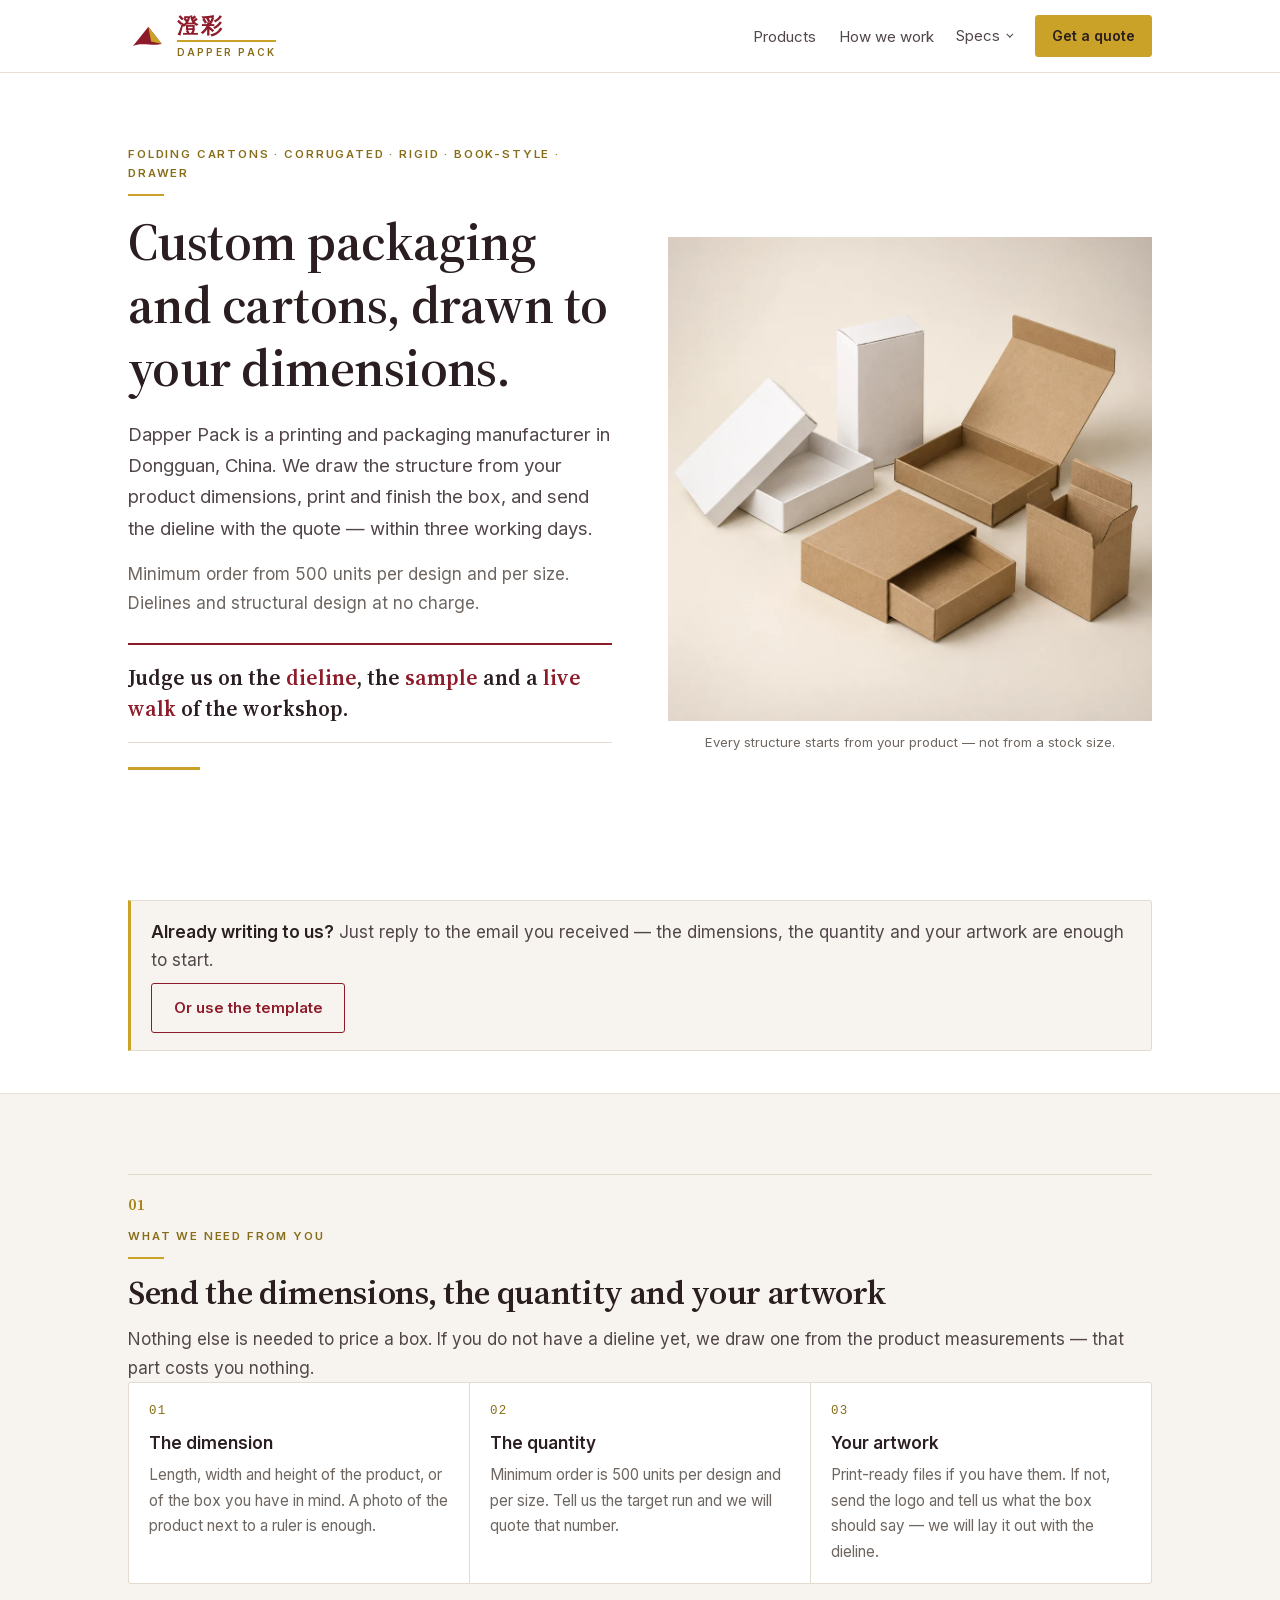
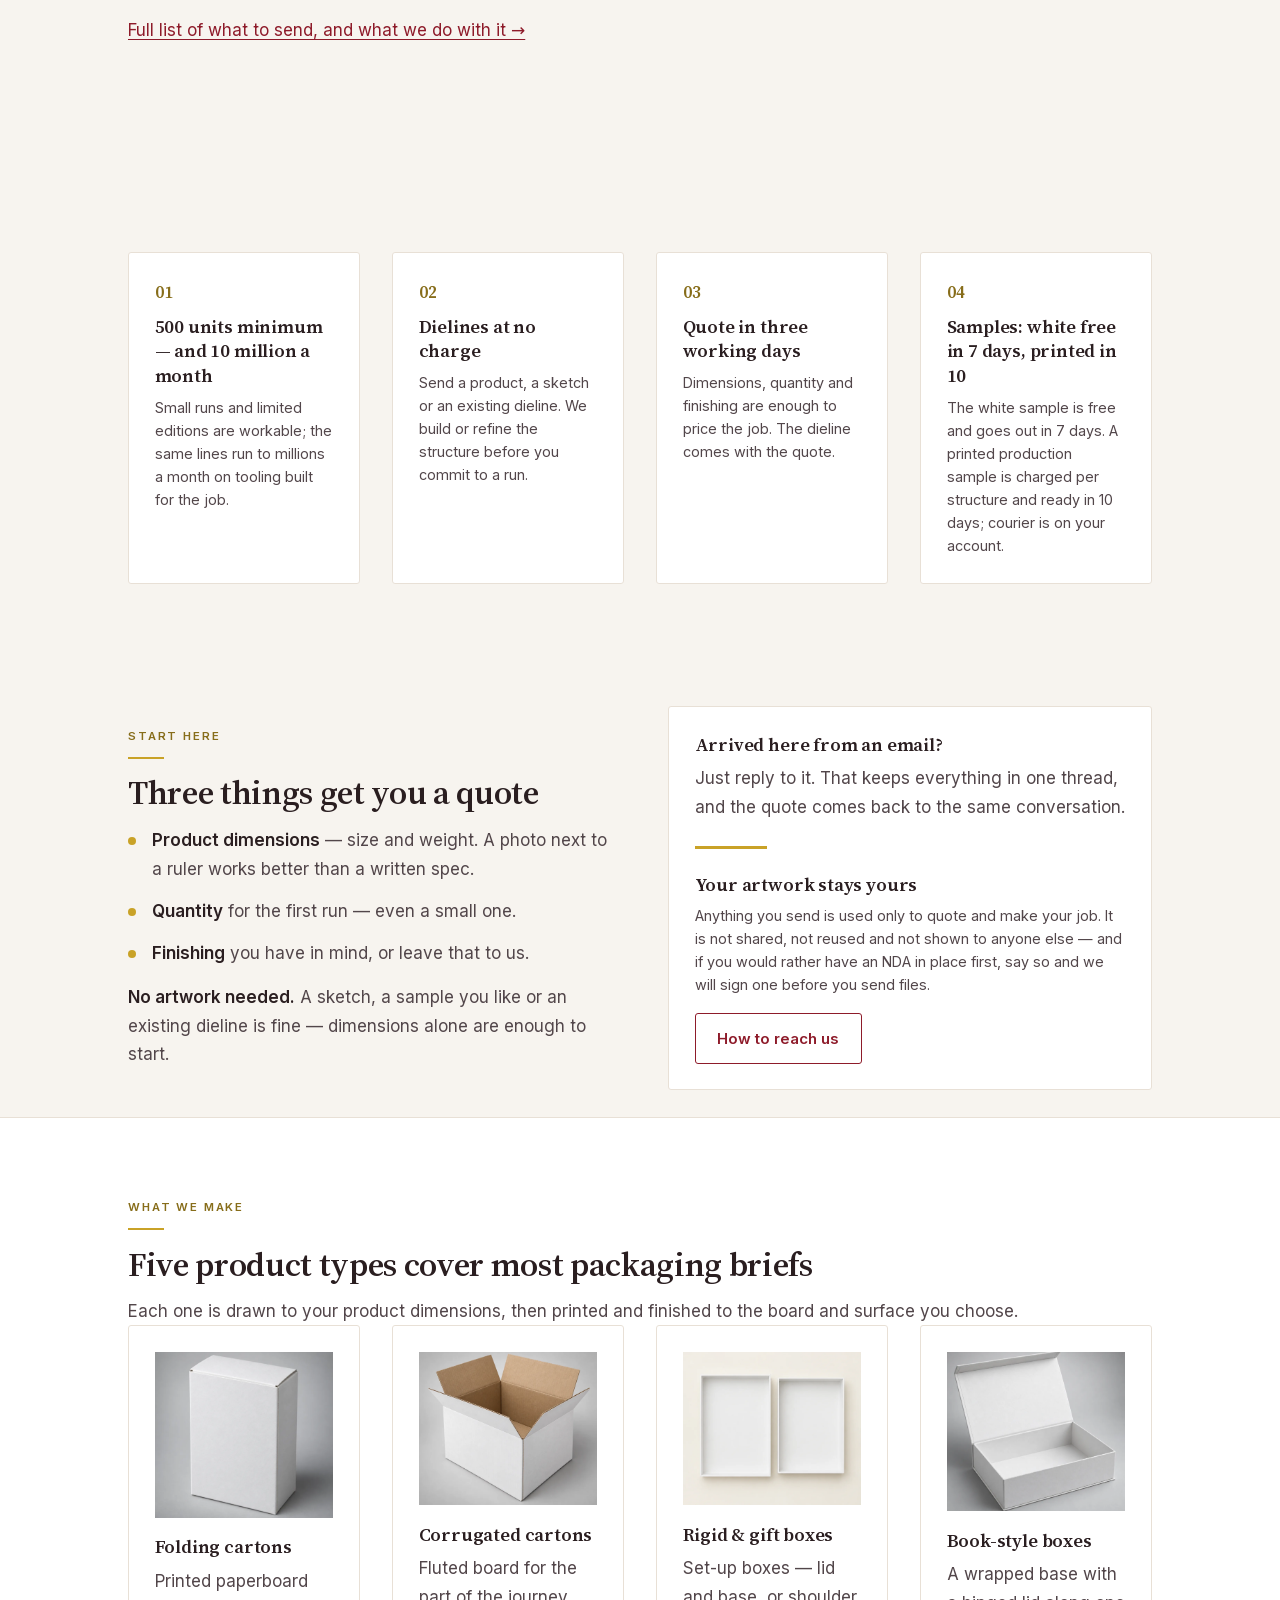
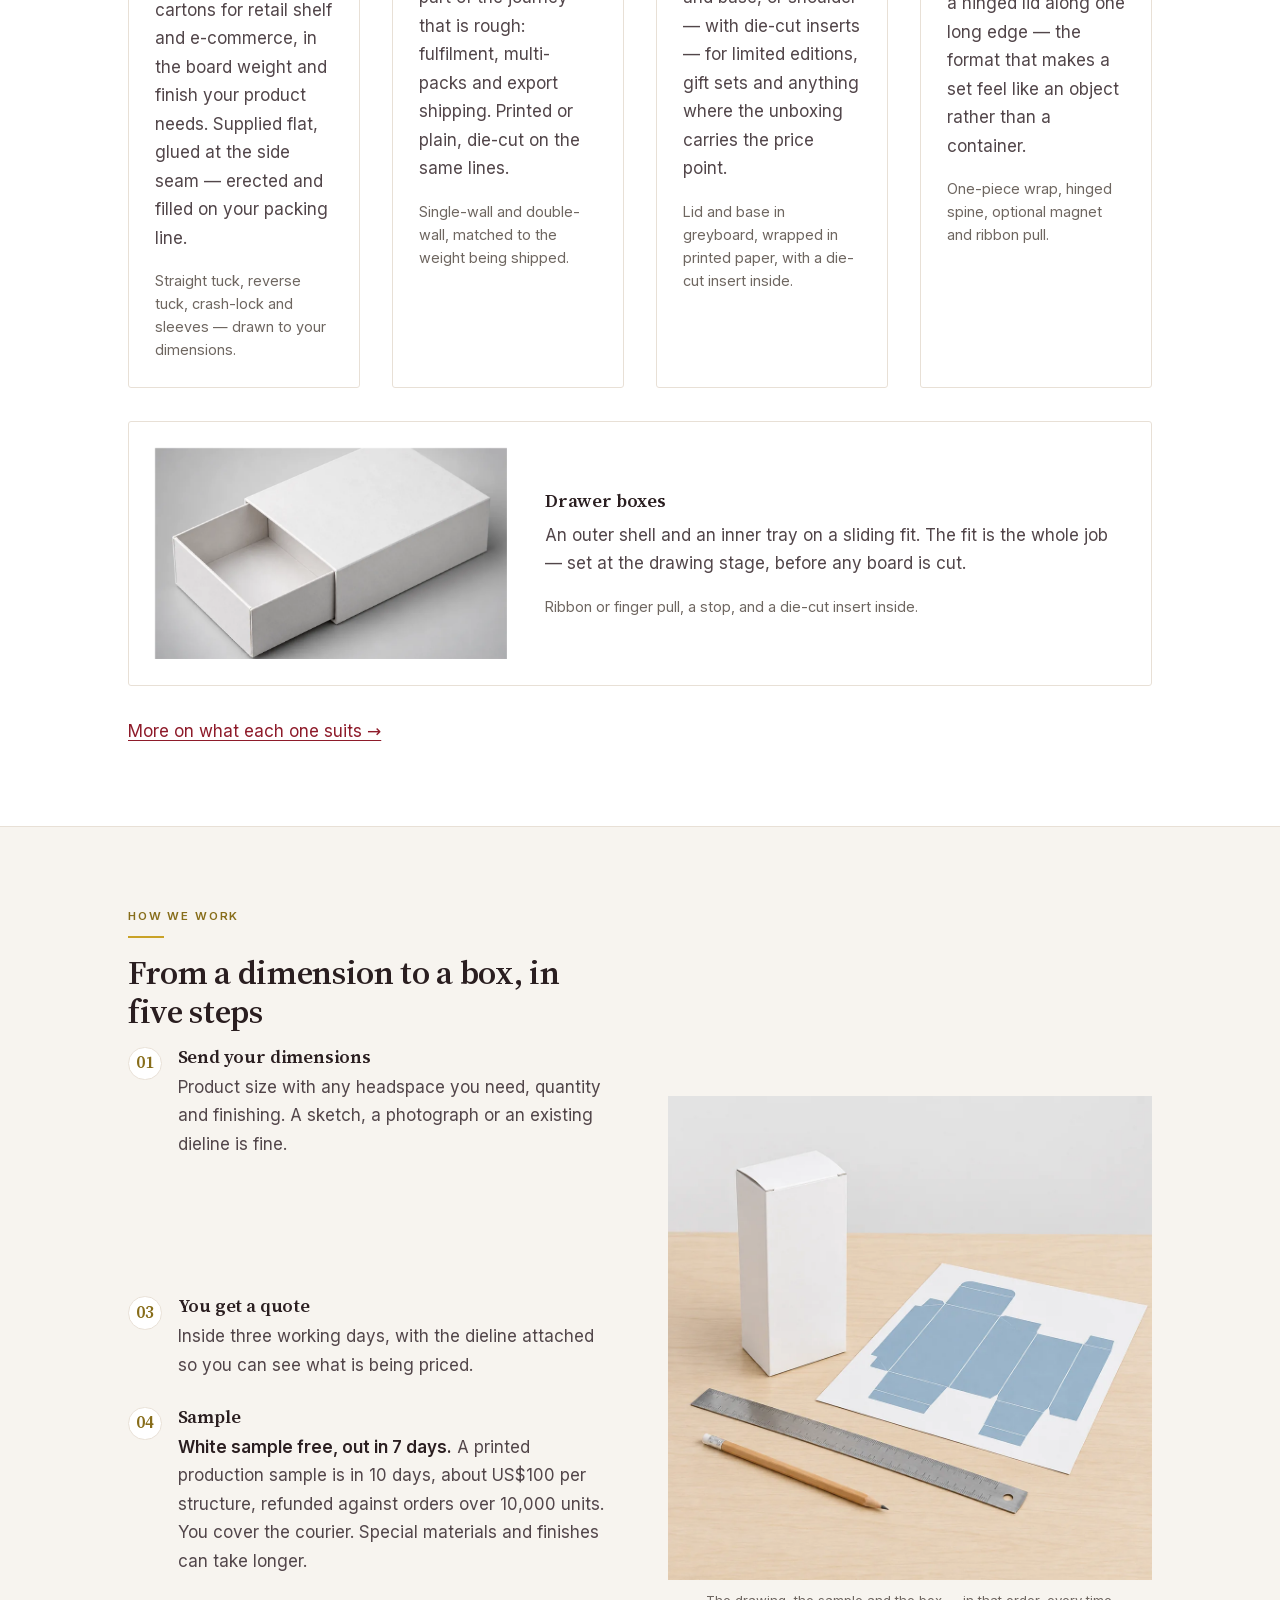
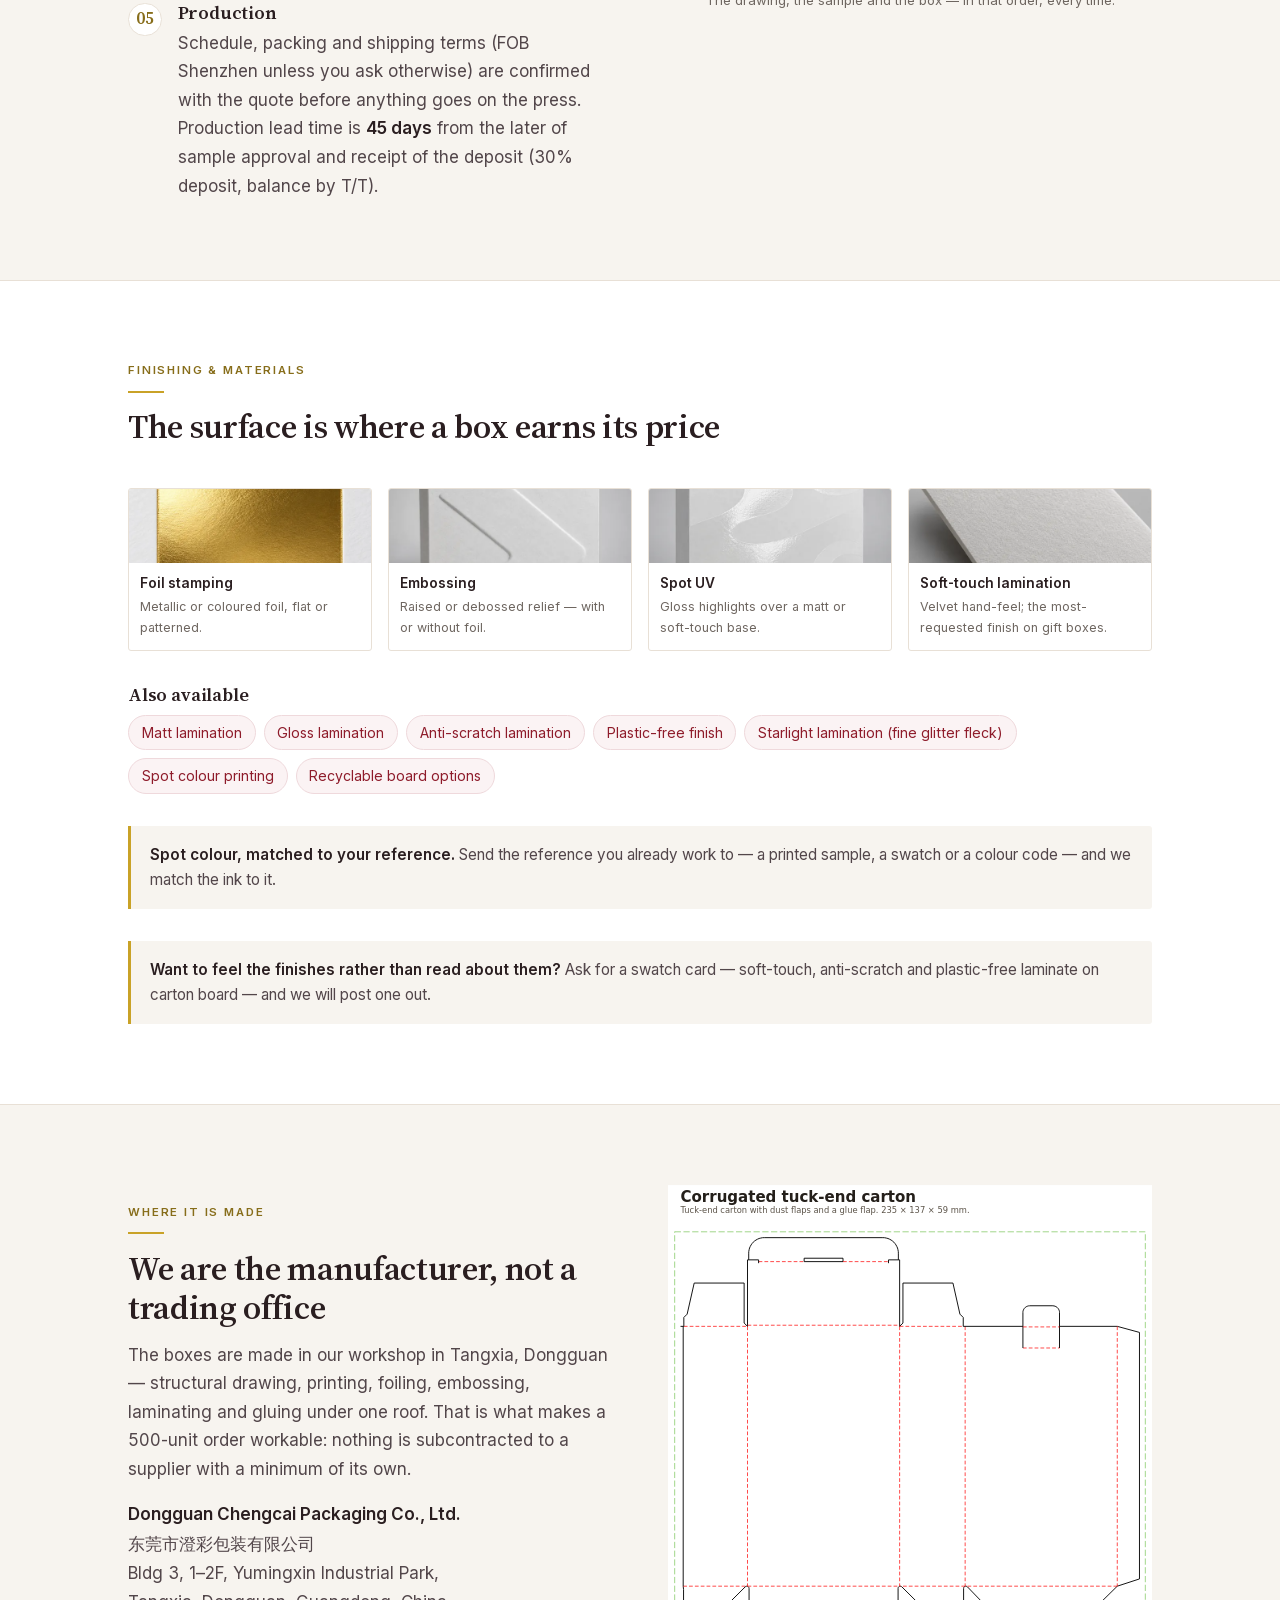
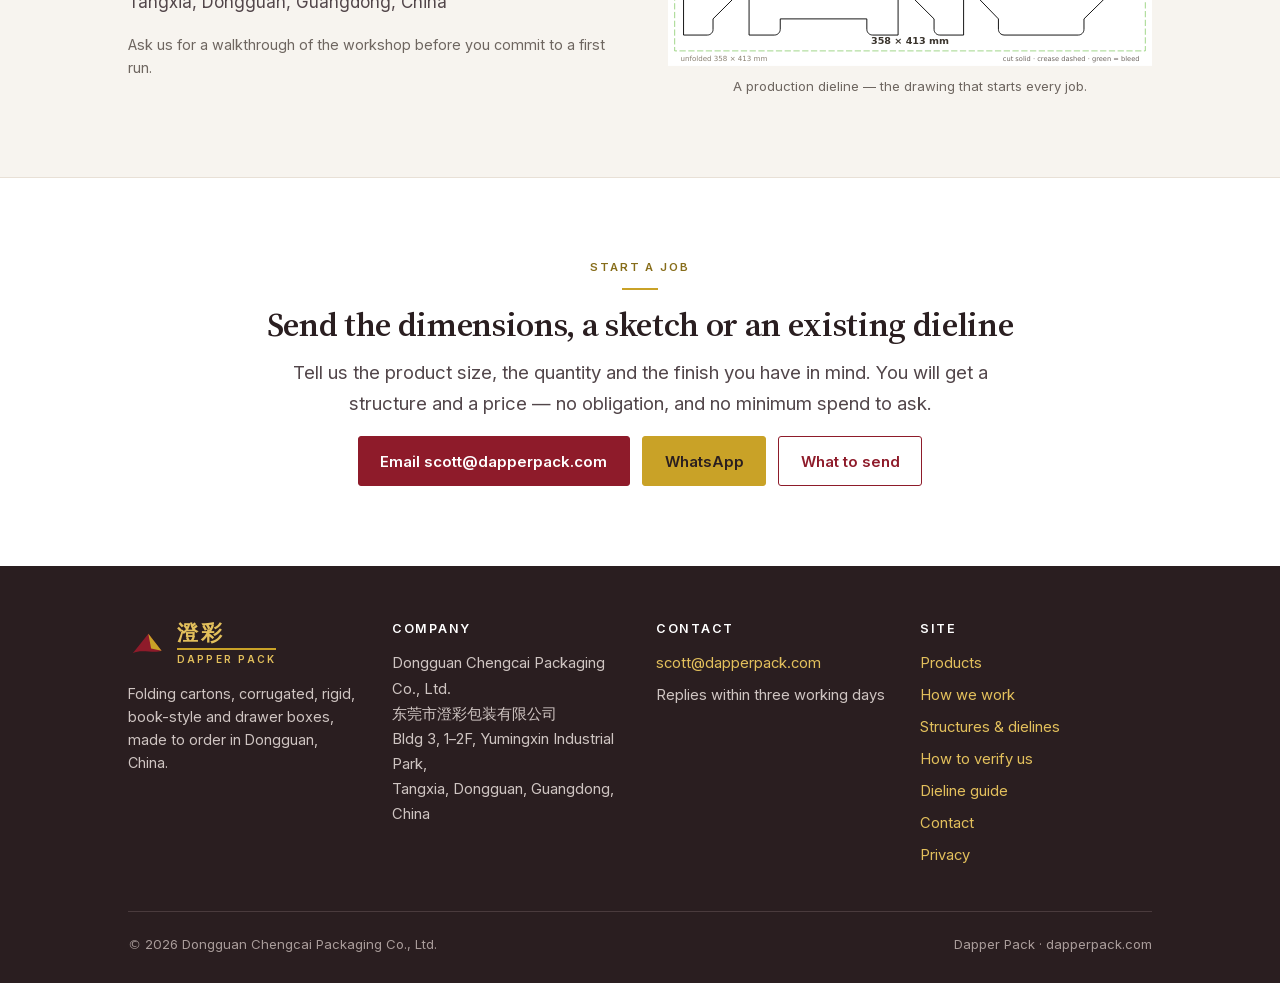
==== index.html @ 75e3411b "home: h1 now says custom packaging and cartons (was retail packaging) - positioning matches the fact" ====
<!doctype html>
<html lang="en">
<head>
<meta charset="utf-8">
<meta name="viewport" content="width=device-width, initial-scale=1">
<title>Dapper Pack — folding cartons, corrugated &amp; rigid boxes</title>
<meta name="description" content="Packaging manufacturer in Dongguan, China — folding cartons, corrugated, rigid, book-style and drawer boxes. From 500 units to 10 million a month.">
<link rel="canonical" href="https://dapperpack.com/">
<meta name="theme-color" content="#8E1B2A">
<link rel="icon" href="favicon.svg" type="image/svg+xml">
<link rel="preload" href="assets/fonts/source-serif-4-600-latin.woff2" as="font" type="font/woff2" crossorigin><link rel="stylesheet" href="assets/css/site.css?v=dcc30c4939">
<script src="assets/js/motion.js?v=35ffd58e37" defer></script>
<script src="assets/js/site.js?v=ac25dddff2" defer></script>

<meta property="og:type" content="website">
<meta property="og:site_name" content="Dapper Pack">
<meta property="og:title" content="Dapper Pack — folding cartons, corrugated, rigid, book-style and drawer boxes, from 500 units to millions a month">
<meta property="og:description" content="Five product types on one site in Tangxia, Dongguan — structural drawing, printing, foiling, die-cutting and box forming in-house. Quotes within three working days.">
<meta property="og:url" content="https://dapperpack.com/">
<meta property="og:image" content="https://dapperpack.com/assets/img/og-index.jpg">
<meta name="twitter:card" content="summary_large_image">

<script type="application/ld+json">
{
  "@context": "https://schema.org",
  "@type": "Organization",
  "name": "Dapper Pack",
  "alternateName": "澄彩",
  "legalName": "Dongguan Chengcai Packaging Co., Ltd.",
  "url": "https://dapperpack.com/",
  "logo": "https://dapperpack.com/assets/img/mark-square.svg",
  "email": "scott@dapperpack.com",
  "description": "Packaging manufacturer making folding cartons, corrugated cartons, rigid boxes, book-style and drawer boxes — from 500 units to millions a month.",
  "address": {
    "@type": "PostalAddress",
    "streetAddress": "Bldg 3, 1–2F, Yumingxin Industrial Park, Tangxia",
    "addressLocality": "Dongguan",
    "addressRegion": "Guangdong",
    "addressCountry": "CN"
  },
  "contactPoint": {
    "@type": "ContactPoint",
    "contactType": "sales",
    "email": "scott@dapperpack.com",
    "availableLanguage": ["en", "zh"]
  }
}
</script>
</head>
<body>

<a class="skip" href="#main">Skip to content</a>

<header class="masthead">
  <div class="wrap masthead__inner">
    <a class="lockup" href="index.html" aria-label="Dapper Pack — home">
      <svg class="lockup__mark" viewBox="-96 -90 192 148" aria-hidden="true" focusable="false">
        <path class="mk-body" d="M -72 34 L 8 -66 L 76 22 C 36 38 -28 10 -72 34 Z"/>
        <path class="mk-wing" d="M 8 -66 L 76 22 L 22 10 Z"/>
      </svg>
      <span class="lockup__text">
        <span class="lockup__cn">澄彩</span>
        <span class="lockup__rule"></span>
        <span class="lockup__en">DAPPER PACK</span>
      </span>
    </a>

    <button class="nav__toggle" type="button" aria-expanded="false" aria-controls="site-nav">
      <span class="nav__toggle-bars" aria-hidden="true"></span>
      <span class="visually-hidden">Menu</span>
    </button>

    <nav class="nav" id="site-nav" aria-label="Site">
      <ul class="nav__list">
        <li><a class="nav__link" href="products.html">Products</a></li>
        <li><a class="nav__link" href="capabilities.html">How we work</a></li>
        <li class="nav__group">
          <details class="specmenu">
            <summary class="nav__link specmenu__summary">Specs<span class="specmenu__caret" aria-hidden="true"></span></summary>
            <ul class="specmenu__list">
              <li><a class="specmenu__link" href="reference.html">Structures &amp; dielines</a></li>
              <li><a class="specmenu__link" href="verify.html">How to verify us</a></li>
              <li><a class="specmenu__link" href="dieline-guide.html">What to send</a></li>
              <li><a class="specmenu__link" href="fact-sheet.html">One-page sheet</a></li>
            </ul>
          </details>
        </li>
      </ul>
      <a class="btn btn--gold btn--sm" href="contact.html">Get a quote</a>
    </nav>
  </div>
</header>

<main id="main">

  <div class="wrap">
    <div class="hero">
      <div class="hero__inner">
        <div>
          <p class="eyebrow">Folding cartons · Corrugated · Rigid · Book-style · Drawer</p>
          <h1>Custom packaging and cartons, drawn to your dimensions.</h1>
          <p class="lede">
            Dapper Pack is a printing and packaging manufacturer in Dongguan, China.
            We draw the structure from your product dimensions, print and finish the box,
            and send the dieline with the quote — within three working days.
          </p>
          <p class="muted">
            Minimum order from 500 units per design and per size. Dielines and structural design at no charge.
          </p>
          <p class="assertion">
            Judge us on the <strong>dieline</strong>, the <strong>sample</strong> and a
            <strong>live walk</strong> of the workshop.
          </p>
          <hr class="rule-gold">
          <div class="btn-row">
            <a class="btn" href="contact.html">Request a quote</a>
            <a class="btn btn--ghost" href="products.html">See what we make</a>
          </div>
        </div>
        <figure class="hero__figure">
          <img src="assets/img/hero-structures.webp?v=5228253db1" width="1024" height="1024"
               alt="Studio visualisation of five unprinted packaging structures in white and kraft board: a rigid lid-and-base box with the lid off, a tuck-end carton, a book-style box with its lid open, a drawer box with the tray out, and a corrugated case with the flaps up. Visualisation, not a photograph of a delivered job.">
          <figcaption>Every structure starts from your product — not from a stock size.</figcaption>
        </figure>
      </div>
    </div>
  </div>

  <div class="wrap">
    <div class="replybar">
      <p>
        <strong>Already writing to us?</strong> Just reply to the email you received — the
        dimensions, the quantity and your artwork are enough to start.
      </p>
      <a class="btn btn--ghost" href="contact.html">Or use the template</a>
    </div>
  </div>

  <section class="section section--paper">
    <div class="wrap numbered">
      <div class="section__head">
        <p class="eyebrow">What we need from you</p>
        <h2>Send the dimensions, the quantity and your artwork</h2>
        <p>
          Nothing else is needed to price a box. If you do not have a dieline yet, we draw one
          from the product measurements — that part costs you nothing.
        </p>
      </div>

      <ul class="three">
        <li>
          <span class="three__num">01</span>
          <span class="three__title">The dimension</span>
          <p class="three__note">
            Length, width and height of the product, or of the box you have in mind.
            A photo of the product next to a ruler is enough.
          </p>
        </li>
        <li>
          <span class="three__num">02</span>
          <span class="three__title">The quantity</span>
          <p class="three__note">
            Minimum order is 500 units per design and per size. Tell us the target run and we
            will quote that number.
          </p>
        </li>
        <li>
          <span class="three__num">03</span>
          <span class="three__title">Your artwork</span>
          <p class="three__note">
            Print-ready files if you have them. If not, send the logo and tell us what the box
            should say — we will lay it out with the dieline.
          </p>
        </li>
      </ul>

      <p class="mt-2">
        <a href="dieline-guide.html">Full list of what to send, and what we do with it &rarr;</a>
      </p>
    </div>
  </section>

  <section class="section section--paper">
    <div class="wrap">
      <div class="grid grid--4">
        <div class="card">
          <span class="card__num">01</span>
          <h3><span data-count-to="500">500</span> units minimum — and 10 million a month</h3>
          <p class="small">Small runs and limited editions are workable; the same lines run to
            millions a month on tooling built for the job.</p>
        </div>
        <div class="card">
          <span class="card__num">02</span>
          <h3>Dielines at no charge</h3>
          <p class="small">Send a product, a sketch or an existing dieline. We build or refine the structure before you commit to a run.</p>
        </div>
        <div class="card">
          <span class="card__num">03</span>
          <h3>Quote in three working days</h3>
          <p class="small">Dimensions, quantity and finishing are enough to price the job. The dieline comes with the quote.</p>
        </div>
        <div class="card">
          <span class="card__num">04</span>
          <h3>Samples: white free in 7 days, printed in 10</h3>
          <p class="small">The white sample is free and goes out in 7 days. A printed production sample is
            charged per structure and ready in 10 days; courier is on your account.</p>
        </div>
      </div>
    </div>
  </section>

  <section class="section section--paper section--tight">
    <div class="wrap">
      <div class="split">
        <div>
          <p class="eyebrow">Start here</p>
          <h2>Three things get you a quote</h2>
          <ul class="facts">
            <li><strong>Product dimensions</strong> — size and weight. A photo next to a ruler
                works better than a written spec.</li>
            <li><strong>Quantity</strong> for the first run — even a small one.</li>
            <li><strong>Finishing</strong> you have in mind, or leave that to us.</li>
          </ul>
          <p class="mt-1">
            <strong>No artwork needed.</strong> A sketch, a sample you like or an existing dieline
            is fine — dimensions alone are enough to start.
          </p>
        </div>
        <div class="card">
          <h3>Arrived here from an email?</h3>
          <p>
            Just reply to it. That keeps everything in one thread, and the quote comes back to the
            same conversation.
          </p>
          <hr class="rule-gold">
          <h3>Your artwork stays yours</h3>
          <p class="small">
            Anything you send is used only to quote and make your job. It is not shared, not
            reused and not shown to anyone else — and if you would rather have an NDA in place
            first, say so and we will sign one before you send files.
          </p>
          <div class="btn-row mt-1">
            <a class="btn btn--ghost" href="contact.html">How to reach us</a>
          </div>
        </div>
      </div>
    </div>
  </section>

  <section class="section">
    <div class="wrap">
      <div class="section__head">
        <p class="eyebrow">What we make</p>
        <h2>Five product types cover most packaging briefs</h2>
        <p>
          Each one is drawn to your product dimensions, then printed and finished to the
          board and surface you choose.
        </p>
      </div>

      <div class="grid grid--5">
        <article class="card">
          <img src="assets/img/structure-folding-carton.webp?v=db8c4a5f09" width="1024" height="951" loading="lazy"
               alt="Studio illustration of a straight tuck end folding carton. Illustration, not a specification.">
          <h3 class="mt-1">Folding cartons</h3>
          <p>
            Printed paperboard cartons for retail shelf and e-commerce, in the board weight
            and finish your product needs. Supplied flat, glued at the side seam — erected and filled on your packing line.
          </p>
          <p class="small muted">Straight tuck, reverse tuck, crash-lock and sleeves — drawn to your dimensions.</p>
        </article>

        <article class="card">
          <img src="assets/img/structure-corrugated.webp?v=7353bea947" width="1024" height="879" loading="lazy"
               alt="Studio illustration of a crash-lock bottom folding carton. Illustration, not a specification.">
          <h3 class="mt-1">Corrugated cartons</h3>
          <p>
            Fluted board for the part of the journey that is rough: fulfilment, multi-packs
            and export shipping. Printed or plain, die-cut on the same lines.
          </p>
          <p class="small muted">Single-wall and double-wall, matched to the weight being shipped.</p>
        </article>

        <article class="card">
          <img src="assets/img/structure-rigid.webp?v=ad717b335f" width="1024" height="879" loading="lazy"
               alt="Studio illustration of a rigid lid-and-base box shown as a matched pair seen from above: the base tray and its lid tray, both plain unprinted white. Illustration, not a specification.">
          <h3 class="mt-1">Rigid &amp; gift boxes</h3>
          <p>
            Set-up boxes — lid and base, or shoulder — with die-cut inserts — for limited editions, gift sets and
            anything where the unboxing carries the price point.
          </p>
          <p class="small muted">Lid and base in greyboard, wrapped in printed paper, with a die-cut insert inside.</p>
        </article>

        <article class="card">
          <img src="assets/img/structure-bookstyle.webp?v=f141f0c44b" width="1024" height="913" loading="lazy"
               alt="Studio illustration of a book-style box with the magnetic flap open. Illustration, not a specification.">
          <h3 class="mt-1">Book-style boxes</h3>
          <p>
            A wrapped base with a hinged lid along one long edge — the format that makes a set
            feel like an object rather than a container.
          </p>
          <p class="small muted">One-piece wrap, hinged spine, optional magnet and ribbon pull.</p>
        </article>

        <article class="card card--wide">
          <img src="assets/img/structure-drawer.webp?v=2a6bd87f32" width="1024" height="615" loading="lazy"
               alt="Studio illustration of a drawer box with the tray pulled part of the way out of its sleeve. Illustration, not a specification.">
          <div class="card__body">
            <h3>Drawer boxes</h3>
            <p>
              An outer shell and an inner tray on a sliding fit. The fit is the whole job — set at
              the drawing stage, before any board is cut.
            </p>
            <p class="small muted">Ribbon or finger pull, a stop, and a die-cut insert inside.</p>
          </div>
        </article>
      </div>

      <p class="mt-2"><a href="products.html">More on what each one suits &rarr;</a></p>
    </div>
  </section>

  <section class="section section--paper">
    <div class="wrap">
      <div class="split">
        <div>
          <p class="eyebrow">How we work</p>
          <h2>From a dimension to a box, in five steps</h2>
          <ol class="steps">
            <li>
              <h3>Send your dimensions</h3>
              <p>Product size with any headspace you need, quantity and finishing. A sketch, a
                 photograph or an existing dieline is fine.</p>
            </li>
            <li>
              <h3>We draw the dieline</h3>
              <p>Structural drawing included, so the fit is checked before artwork and tooling.</p>
            </li>
            <li>
              <h3>You get a quote</h3>
              <p>Inside three working days, with the dieline attached so you can see what is being priced.</p>
            </li>
            <li>
              <h3>Sample</h3>
              <p><strong>White sample free, out in 7 days.</strong> A printed production sample is
                in 10 days, about US$100 per structure, refunded against orders over 10,000 units. You
                cover the courier. Special materials and
                 finishes can take longer.</p>
            </li>
            <li>
              <h3>Production</h3>
              <p>Schedule, packing and shipping terms (FOB Shenzhen unless you ask otherwise) are
                 confirmed with the quote before anything
                 goes on the press. Production lead time is <strong>45 days</strong> from the later of sample approval and
                 receipt of the deposit (30% deposit, balance by T/T).</p>
            </li>
          </ol>
        </div>
        <figure class="hero__figure">
          <img src="assets/img/steps-workbench.webp?v=5d00dc8440" width="1024" height="1024" loading="lazy"
               alt="Studio illustration of a white sample carton standing on a workbench beside a folded carton dieline, with a steel ruler and a pencil. Illustration, not a specification.">
          <figcaption>The drawing, the sample and the box — in that order, every time.</figcaption>
        </figure>
      </div>
    </div>
  </section>

  <section class="section">
    <div class="wrap">
      <div class="section__head">
        <p class="eyebrow">Finishing &amp; materials</p>
        <h2>The surface is where a box earns its price</h2>
        <p>
          Ask for any of these on the quote; we will tell you what suits the artwork, the board
          and the run size.
        </p>
      </div>

      <ul class="swatches">
        <li class="swatch">
          <img class="swatch__chip" src="assets/img/finish-foil.webp?v=4811f6a6d2" width="600" height="450" loading="lazy"
               alt="Macro illustration: a crisp-edged gold foil block stamped on unprinted white board.">
          <div class="swatch__name">Foil stamping</div>
          <div class="swatch__note">Metallic or coloured foil, flat or patterned.</div>
        </li>
        <li class="swatch">
          <img class="swatch__chip" src="assets/img/finish-emboss.webp?v=c0cf7e1af3" width="600" height="450" loading="lazy"
               alt="Macro illustration: a blind-embossed shape in unprinted white board, lit from a low angle.">
          <div class="swatch__name">Embossing</div>
          <div class="swatch__note">Raised or debossed relief — with or without foil.</div>
        </li>
        <li class="swatch">
          <img class="swatch__chip" src="assets/img/finish-spotuv.webp?v=6fcf4749b5" width="600" height="450" loading="lazy"
               alt="Macro illustration: a gloss spot-UV pattern catching the light over a matt white board.">
          <div class="swatch__name">Spot UV</div>
          <div class="swatch__note">Gloss highlights over a matt or soft-touch base.</div>
        </li>
        <li class="swatch">
          <img class="swatch__chip" src="assets/img/finish-softtouch.webp?v=3f844564de" width="600" height="450" loading="lazy"
               alt="Macro illustration: the velvet surface of soft-touch lamination on unprinted white board.">
          <div class="swatch__name">Soft-touch lamination</div>
          <div class="swatch__note">Velvet hand-feel; the most-requested finish on gift boxes.</div>
        </li>
      </ul>

      <h3 class="mt-2">Also available</h3>
      <ul class="pills">
        <li>Matt lamination</li>
        <li>Gloss lamination</li>
        <li>Anti-scratch lamination</li>
        <li>Plastic-free finish</li>
        <li>Starlight lamination (fine glitter fleck)</li>
        <li>Spot colour printing</li>
        <li>Recyclable board options</li>
      </ul>

      <div class="note mt-2">
        <strong>Spot colour, matched to your reference.</strong>
        Send the reference you already work to — a printed sample, a swatch or a colour code —
        and we match the ink to it.
      </div>

      <div class="note mt-2">
        <strong>Want to feel the finishes rather than read about them?</strong>
        Ask for a swatch card — soft-touch, anti-scratch and plastic-free laminate on carton
        board — and we will post one out.
      </div>
    </div>
  </section>

  <section class="section section--paper">
    <div class="wrap">
      <div class="split">
        <div>
          <p class="eyebrow">Where it is made</p>
          <h2>We are the manufacturer, not a trading office</h2>
          <p>
            The boxes are made in our workshop in Tangxia, Dongguan — structural drawing,
            printing, foiling, embossing, laminating and gluing under one roof. That is what makes
            a 500-unit order workable: nothing is subcontracted to a supplier with a minimum of its own.
          </p>
          <address class="mt-1">
            <strong>Dongguan Chengcai Packaging Co., Ltd.</strong><br>
            东莞市澄彩包装有限公司<br>
            Bldg 3, 1–2F, Yumingxin Industrial Park,<br>
            Tangxia, Dongguan, Guangdong, China
          </address>
          <p class="small muted mt-1">
            Ask us for a walkthrough of the workshop before you commit to a first run.
          </p>
        </div>
        <figure class="hero__figure">
          <a class="dieline-zoom" href="assets/img/dieline-corrugated.svg?v=fe2ec46b6c" target="_blank" rel="noopener" title="Open the dieline at full size"><img src="assets/img/dieline-corrugated.svg?v=fe2ec46b6c" width="1160" height="1153" loading="lazy"
               alt="Production dieline of a corrugated tuck-end carton, 358 × 413 mm unfolded: black solid cut lines, red dashed creases, green dashed bleed frame."></a>
          <figcaption>A production dieline — the drawing that starts every job.</figcaption>
        </figure>
      </div>
    </div>
  </section>

  <section class="section">
    <div class="wrap center">
      <p class="eyebrow">Start a job</p>
      <h2>Send the dimensions, a sketch or an existing dieline</h2>
      <p class="lede lede--center">
        Tell us the product size, the quantity and the finish you have in mind. You will get a
        structure and a price — no obligation, and no minimum spend to ask.
      </p>
      <div class="btn-row btn-row--center">
        <a class="btn" href="mailto:scott@dapperpack.com?subject=Quote%20request%20%E2%80%94%20packaging">Email scott@dapperpack.com</a>
        <a class="btn btn--gold" href="https://wa.me/8613510030955?text=Hello%20Dapper%20Pack">WhatsApp</a>
        <a class="btn btn--ghost" href="dieline-guide.html">What to send</a>
      </div>
    </div>
  </section>

</main>

<footer class="footer">
  <div class="wrap">
    <div class="footer__grid">
      <div>
        <span class="lockup lockup--reverse">
          <svg class="lockup__mark" viewBox="-96 -90 192 148" aria-hidden="true" focusable="false">
            <path class="mk-body" d="M -72 34 L 8 -66 L 76 22 C 36 38 -28 10 -72 34 Z"/>
            <path class="mk-wing" d="M 8 -66 L 76 22 L 22 10 Z"/>
          </svg>
          <span class="lockup__text">
            <span class="lockup__cn">澄彩</span>
            <span class="lockup__rule"></span>
            <span class="lockup__en">DAPPER PACK</span>
          </span>
        </span>
        <p class="small mt-1">Folding cartons, corrugated, rigid, book-style and drawer boxes, made to order in Dongguan, China.</p>
      </div>
      <div>
        <h4>Company</h4>
        <address>
          Dongguan Chengcai Packaging Co., Ltd.<br>
          东莞市澄彩包装有限公司<br>
          Bldg 3, 1–2F, Yumingxin Industrial Park,<br>
          Tangxia, Dongguan, Guangdong, China
        </address>
      </div>
      <div>
        <h4>Contact</h4>
        <ul>
          <li><a href="mailto:scott@dapperpack.com">scott@dapperpack.com</a></li>
          <li>Replies within three working days</li>
        </ul>
      </div>
      <div>
        <h4>Site</h4>
        <ul>
          <li><a href="products.html">Products</a></li>
          <li><a href="capabilities.html">How we work</a></li>
          <li><a href="reference.html">Structures &amp; dielines</a></li>
          <li><a href="verify.html">How to verify us</a></li>
          <li><a href="dieline-guide.html">Dieline guide</a></li>
          <li><a href="contact.html">Contact</a></li>
          <li><a href="privacy.html">Privacy</a></li>
        </ul>
      </div>
    </div>
    <div class="footer__legal">
      <span>&copy; <span data-year>2026</span> Dongguan Chengcai Packaging Co., Ltd.</span>
      <span>Dapper Pack &middot; dapperpack.com</span>
    </div>
  </div>
</footer>

</body>
</html>
---- assets/css/site.css ----
/* ==========================================================================
   Dapper Pack — site stylesheet
   澄彩 · 礼品盒 · 彩盒包装 / Dongguan Longyuanchang Packaging Co., Ltd.

   设计令牌全部取自品牌规范 longyuansheng-logo/README.md §3：
   隆远红 #8E1B2A · 鎏金黄 #C9A227 · 亮金 #E3C05C · 宣纸白 #F7F4EF
   规则：本文件之外不得出现裸色值；组件只引用 var(--*)。

   无外部请求：不加载第三方字体/CDN（UK/EU 访客的隐私与首屏速度）。
   显示字体走本机 serif 栈，正文走本机 sans 栈。

   2026-09-19 更新：改为**自托管**开源字体（仍是零第三方请求 —— 同源）。
   为什么换：系统栈是回落链 `Iowan Old Style → Palatino → Georgia`，
   实测 Windows 落到 Georgia、macOS 落到 Iowan —— **同一站在不同机器不是同一副面孔**，
   而标题的观感正是"这家做包装精不精"的第一眼依据。
   字体：Source Serif 4 (600, 标题) + Inter 变量 (100–900, 正文/UI)，均 SIL OFL 1.1，
   子集化到本站实际用字（127 字符），两个文件合计 53.9KB。
   许可文本随字体放在 assets/fonts/OFL-*.txt。生成脚本：scripts/fetch_site_fonts.py
   （取回）与 scripts/subset_site_fonts.py（子集化）。
   ========================================================================== */

@font-face{
  font-family:"Source Serif 4";
  src:url("../fonts/source-serif-4-600-latin.woff2") format("woff2");
  font-weight:600; font-style:normal; font-display:swap;
}
@font-face{
  font-family:"Inter";
  src:url("../fonts/inter-var-100-900-latin.woff2") format("woff2-variations");
  font-weight:100 900; font-style:normal; font-display:swap;
}

:root{
  /* ── 品牌色（规范 §3） ── */
  --red:        #8E1B2A;
  --red-deep:   #6E1420;
  --gold:       #C9A227;   /* ⚠️ 对纸底仅 2.21:1 —— 只做装饰（发丝线/圆点/边框），禁止当文字色 */
  --gold-text:  #876D1A;   /* 金色系的**可读**版本：对纸底 4.52:1 / 对白底 4.96:1 */
  --gold-light: #E3C05C;   /* 深底上的强调（对 --ink 足够） */
  --paper:      #F7F4EF;

  /* ── 派生中性色（由品牌色推导，保持暖调） ── */
  --white:      #FFFFFF;
  --ink:        #2A1E20;
  --body:       #52464A;
  --muted:      #6E6660;   /* 对纸底 4.70:1 / 对白底 5.16:1（原 #857678 只有 3.94/4.32，不达标） */
  --line:       #E8E0D6;
  --line-soft:  #F1EBE3;
  --red-tint:   #FBF3F4;

  /* ── 字体 ── */
  /* 自托管优先，系统栈兜底：字体没加载出来时版面不塌（font-display:swap 同理） */
  --font-display: 'Source Serif 4','Iowan Old Style','Palatino Linotype',Palatino,
                  'Book Antiqua',Georgia,'Times New Roman',serif;
  --font-ui:      'Inter',system-ui,-apple-system,'Segoe UI',Roboto,'Helvetica Neue',
                  Arial,'Noto Sans',sans-serif;
  --font-cjk:     'Source Han Sans SC','Noto Sans SC','Microsoft YaHei',
                  'PingFang SC','Hiragino Sans GB',sans-serif;
  --font-mono:    ui-monospace,SFMono-Regular,Menlo,Consolas,'Liberation Mono',monospace;

  /* ── 尺度 ── */
  --wrap: 68rem;
  --gap:  clamp(1.5rem,4vw,3rem);
  --radius: 3px;
  --shadow: 0 1px 2px rgba(42,30,32,.04), 0 8px 24px -16px rgba(42,30,32,.18);

  /* ── 动效（reduced-motion 下由全局规则关闭） ── */
  --ease: cubic-bezier(.22,.61,.36,1);
}

/* ── reset ───────────────────────────────────────────────────────────── */
*,*::before,*::after{box-sizing:border-box}
html{-webkit-text-size-adjust:100%; scroll-behavior:smooth}
@media (prefers-reduced-motion:reduce){
  html{scroll-behavior:auto}
  *,*::before,*::after{animation-duration:.001ms !important; animation-iteration-count:1 !important;
                       transition-duration:.001ms !important}
}
body{
  margin:0; background:var(--white); color:var(--body);
  font-family:var(--font-ui); font-size:1.0625rem; line-height:1.68;
  -webkit-font-smoothing:antialiased; text-rendering:optimizeLegibility;
}
img,svg{max-width:100%; height:auto}
img{display:block}

/* ── 版式 ────────────────────────────────────────────────────────────── */
h1,h2,h3,h4{
  font-family:var(--font-display); color:var(--ink); font-weight:600;
  line-height:1.18; margin:0 0 .8rem; letter-spacing:-.01em;
}
h1{font-size:clamp(2.1rem,5.4vw,3.35rem)}
h2{font-size:clamp(1.55rem,3.4vw,2.1rem)}
h3{font-size:1.14rem; line-height:1.35; margin-bottom:.45rem}
h4{font-size:1rem; margin-bottom:.3rem}
p{margin:0 0 1.05rem}
p:last-child{margin-bottom:0}
strong{color:var(--ink); font-weight:600}
a{color:var(--red); text-decoration-thickness:1px; text-underline-offset:.18em}
a:hover{color:var(--red-deep)}

.eyebrow{
  font-family:var(--font-ui); font-size:.72rem; font-weight:600;
  letter-spacing:.16em; text-transform:uppercase; color:var(--gold-text);
  margin:0 0 .9rem;
}
.eyebrow::after{
  content:""; display:block; width:2.25rem; height:2px;
  background:var(--gold); margin-top:.65rem;
}
.lede{font-size:1.16rem; color:var(--body); max-width:44rem}
.muted{color:var(--muted)}
.small{font-size:.9rem; line-height:1.6}
.center{text-align:center}
.center .eyebrow::after{margin-left:auto; margin-right:auto}

/* ── 布局 ────────────────────────────────────────────────────────────── */
.wrap{max-width:var(--wrap); margin:0 auto; padding:0 clamp(1.15rem,4vw,2rem)}
.section{padding:clamp(3rem,7vw,5rem) 0; border-top:1px solid var(--line)}
.section--paper{background:var(--paper); border-top-color:var(--line)}
.section--tight{padding:clamp(2rem,4vw,3rem) 0}

/* ── 区块过渡：用**留白**而不是分隔线（2026-10-05 用户定稿） ──────────────
   背景：`--body`(#FBF9F6) 与 `--paper`(#F7F4EF) 的对比只有 **1.044**，
   所以两个 `section--paper` 相邻时视觉上会糊成一片。

   我先加过一条金色发丝线，用户否掉了：「没有必要加分隔线，只需要两个色块之间
   再加入一些白底，留出一定距离就行了」—— 这个判断是对的：**留白比线更克制**，
   也不会与页面里已有的金色短横线（eyebrow / 标题下）争夺注意力。

   做法：纸色区块相邻时，**上一条收缩下内边距并露出底色**，
   两条纸色之间因此出现一道底色空隙。

   ⚠️ 两类"同色相邻"都要覆盖（实测漏过第二类）：
      · `.section--paper + .section--paper` —— 两个纸色区块相邻
      · `.section:not(.section--paper) + .section:not(.section--paper)` —— 两个
        **普通区块**相邻（capabilities.html 有 3 处）。它们之间原本只有
        `1px` 的中性分隔线，在 1.044 的底色差下等于没有边界。 */
.section--paper + .section--paper{
  padding-bottom:clamp(1.1rem,2.2vw,1.7rem);
  border-top-color:transparent;
}
.section--paper + .section--paper > .wrap{padding-top:clamp(1.9rem,4vw,2.9rem)}

.section:not(.section--paper) + .section:not(.section--paper){
  padding-bottom:clamp(1.1rem,2.2vw,1.7rem);
  border-top-color:transparent;
}
.section:not(.section--paper) + .section:not(.section--paper) > .wrap{
  padding-top:clamp(1.9rem,4vw,2.9rem);
}

.grid{display:grid; gap:clamp(1.2rem,3vw,2rem)}
.grid--2{grid-template-columns:repeat(auto-fit,minmax(17rem,1fr))}
.grid--3{grid-template-columns:repeat(auto-fit,minmax(14.5rem,1fr))}
.grid--4{grid-template-columns:repeat(auto-fit,minmax(11.5rem,1fr))}
/* 五品类版式：**4 张一行 + 第 5 张横跨整行的扁长卡**（2026-10-05 用户定稿）。
   走过的弯路，记下来免得再犯：
     ① 原来 `grid--3` + 5 张卡 → 宽屏排成 3+2，最后一行只有 1 张，看着不整齐
     ② 改成 5 列一行 → 用户实测截图反馈"太难看了"：卡宽只剩 175px，正文被切成
        每行 2–3 个词，完全不像专业 B2B 网站的品类概览
   ⇒ 最终版：**4 列**，前 4 张各占 1 列，第 5 张 `.card--wide` 跨满 4 列并改为
      **图左文右**的横向卡。卡片宽度回到 ~250px（与其它页面一致），且不留孤行。 */
/* 2026-10-07：首页由图版式回到**两列**？否 —— 用户改选方案 ①（首页不放品牌），
   因此不需要为品牌可读而放大图片，恢复到与其它页面一致的紧凑网格即可。
   两列版式的规则已移除（_home_two_columns.py 作废）。 */
.grid--5{grid-template-columns:repeat(auto-fit,minmax(13rem,1fr))}
@media (min-width:60rem){
  .grid--5{grid-template-columns:repeat(4,1fr)}
  /* 第 5 张跨满 4 列，内部「图 | 文」两栏。
     ⚠️ 文字必须**包在一个 .card__body 里**再作为第二个网格项 —— 否则 h3 / p / p
        各自成为独立网格项，会被摆成 2×2 的错位版式（实测截图确认过）：
        标题单独跑到中间、图片占满整列高。 */
  .grid--5 > .card--wide{
    grid-column:1 / -1;
    /* 2026-10-15：图栏上限由 13rem 放宽到 22rem。
       实测原因：13rem 让抽屉盒渲染图只有 **208px**，而这张卡净宽 971px
       —— 图只占 21%，在这么宽的区域里等于没有图（用户反馈"图太小 / 版式不满意"）。
       22rem 下图为约 352×211，与右侧文字栏配重正常。 */
    display:grid; grid-template-columns:minmax(13rem,22rem) 1fr;
    gap:clamp(1.2rem,3vw,2.4rem); align-items:center;
  }
  .grid--5 > .card--wide > img{margin:0; justify-self:center}
  .grid--5 > .card--wide > .card__body > h3{margin-top:0}
  /* 正文限宽：扁长卡里一行太长会难以阅读（约 60–70 字符/行） */
  .grid--5 > .card--wide > .card__body > p{max-width:46rem}
}
@media (max-width:60rem){
  /* 窄屏退回纵向卡，图片恢复常规居中间距 */
  .grid--5 > .card--wide > img{margin:0 auto 1.1rem}
  .grid--5 > .card--wide > .card__body > h3{margin-top:0}
}
.split{display:grid; gap:clamp(1.8rem,5vw,3.5rem); align-items:center;
       grid-template-columns:repeat(auto-fit,minmax(19rem,1fr))}

/* ── 页头 ────────────────────────────────────────────────────────────── */
.skip{position:absolute; left:-9999px}
.skip:focus{
  left:1rem; top:1rem; z-index:100; background:var(--white); color:var(--red);
  padding:.6rem 1rem; border:1px solid var(--red); border-radius:var(--radius);
}
.masthead{
  position:sticky; top:0; z-index:50; background:rgba(255,255,255,.94);
  /* 前缀版给旧 iOS Safari；不加也只是少一层模糊，底色已近实心，不损可读性 */
  -webkit-backdrop-filter:saturate(150%) blur(8px);
  backdrop-filter:saturate(150%) blur(8px); border-bottom:1px solid var(--line);
}
.masthead__inner{
  display:flex; align-items:center; justify-content:space-between; gap:1.25rem;
  min-height:4.5rem; padding-top:.55rem; padding-bottom:.55rem;
}

/* 品牌锁定（复刻 cc-horizontal：图形标 + 澄彩 / 金线 / DAPPER PACK） */
.lockup{display:inline-flex; align-items:center; gap:.7rem; text-decoration:none}
.lockup__mark{width:2.35rem; height:1.8rem; flex:0 0 auto}
.lockup__text{display:flex; flex-direction:column; line-height:1}
.lockup__cn{
  font-family:var(--font-cjk); font-size:1.32rem; font-weight:700;
  letter-spacing:.14em; color:var(--red);
}
.lockup__rule{height:2px; background:var(--gold); margin:.26rem 0 .3rem; width:100%}
.lockup__en{
  font-size:.63rem; font-weight:600; letter-spacing:.22em; color:var(--gold-text);
}
.lockup--reverse .lockup__cn{color:var(--gold-light)}
.lockup--reverse .lockup__en{color:var(--gold-light)}

/* 导航：默认（无 JS）在窄屏也完整可用；只有 JS 就位才折叠 */
.nav{display:flex; align-items:center; gap:1.5rem}
.nav__list{display:flex; align-items:center; gap:1.4rem; list-style:none; margin:0; padding:0}
.nav__link{
  font-size:.94rem; color:var(--body); text-decoration:none;
  padding:.35rem 0; border-bottom:1px solid transparent; transition:color .15s var(--ease);
}
.nav__link:hover{color:var(--red); border-bottom-color:var(--gold)}
.nav__link[aria-current="page"]{color:var(--ink); border-bottom-color:var(--gold)}
.nav__toggle{
  display:none; background:none; border:1px solid var(--line); border-radius:var(--radius);
  padding:.45rem .6rem; cursor:pointer; color:var(--ink);
}
.nav__toggle-bars{display:block; width:1.15rem; height:2px; background:currentColor;
                  box-shadow:0 -5px 0 currentColor, 0 5px 0 currentColor}

@media (max-width:56rem){
  .js .nav__toggle{display:inline-block}
  .js .nav{
    position:absolute; left:0; right:0; top:100%; background:var(--white);
    border-bottom:1px solid var(--line); box-shadow:var(--shadow);
    flex-direction:column; align-items:stretch; gap:0; padding:.5rem 0 1rem;
    display:none;
  }
  .js .nav[data-open="true"]{display:flex}
  .js .nav__list{flex-direction:column; align-items:stretch; gap:0}
  .js .nav__list a{padding:.7rem clamp(1.15rem,4vw,2rem); border-bottom:none}
  .js .nav .btn{margin:.6rem clamp(1.15rem,4vw,2rem) 0}
  /* ⚠️ 无 JS 时导航**不折叠**，所以这里必须能换行 ——
     2026-09-19 实测：≤416px 时单行 flex 放不下 4 个导航项 + CTA，
     把页面撑宽 95~165px、导航被推出屏幕；开 JS 时因移动导航整块 display:none 而看不见。
     无 JS 可用是本站对外承诺，按"无 JS 是坏的"修。 */
  .nav{flex-wrap:wrap; row-gap:.2rem}
  .nav__list{flex-wrap:wrap; row-gap:.15rem}
}

@media (max-width:26rem){
  /* 窄屏下品牌锁定要收住，否则 "DAPPER PACK" 会被折成两行 */
  .lockup{gap:.55rem}
  .lockup__mark{width:1.95rem; height:1.5rem}
  .lockup__cn{font-size:1.14rem; letter-spacing:.1em}
  .lockup__en{font-size:.55rem; letter-spacing:.15em; white-space:nowrap}
  /* ⚠️ 无 JS 时导航不折叠，≤416px 会绕着品牌"打转"（浏览器自动换行顺序很难看）。
     2026-09-19 改成**明确的两行页头**：品牌一行、导航一行 —— 不靠 flex-wrap 的偶然结果。
     实测几何：品牌 124px + 导航项 200px + CTA 117px > 360px，故 CTA 让位
     （首屏本来就有 "Request a quote"，顶部重复没必要）。 */
  .masthead__inner{flex-wrap:wrap; align-items:center; row-gap:.15rem}
  .lockup{flex:0 0 auto}
  .nav{flex:1 1 100%; flex-wrap:wrap; row-gap:0}
  .nav__list{flex-wrap:wrap; column-gap:1rem; row-gap:0}
  .nav .btn--sm{display:none}
}

/* ── 按钮 ────────────────────────────────────────────────────────────── */
.btn{
  display:inline-block; font-family:var(--font-ui); font-size:.94rem; font-weight:600;
  padding:.72rem 1.35rem; border-radius:var(--radius); border:1px solid var(--red);
  background:var(--red); color:var(--white); text-decoration:none;
  transition:background .15s var(--ease), border-color .15s var(--ease);
}
.btn:hover{background:var(--red-deep); border-color:var(--red-deep); color:var(--white)}
.btn--ghost{background:transparent; color:var(--red)}
.btn--ghost:hover{background:var(--red-tint); color:var(--red-deep)}
.btn--gold{background:var(--gold); border-color:var(--gold); color:var(--ink)}
.btn--gold:hover{background:var(--gold-light); border-color:var(--gold-light); color:var(--ink)}
.btn-row{display:flex; flex-wrap:wrap; gap:.75rem; align-items:center}

/* ── Hero ────────────────────────────────────────────────────────────── */
.hero{padding:clamp(2.5rem,6vw,4.5rem) 0 clamp(2rem,5vw,3.5rem); position:relative; overflow:hidden}
.hero__inner{display:grid; gap:clamp(2rem,5vw,3.5rem); align-items:center;
             grid-template-columns:repeat(auto-fit,minmax(20rem,1fr))}
.hero h1{margin-bottom:1.15rem}
.hero__figure{margin:0}
.hero__figure figcaption{font-size:.82rem; color:var(--muted); margin-top:.6rem; text-align:center}
.rule-gold{height:3px; width:4.5rem; background:var(--gold); border:0; margin:1.5rem 0}

/* ── 页脚 ────────────────────────────────────────────────────────────── */
.footer{background:var(--ink); color:#CFC5C2; padding:clamp(2.5rem,5vw,3.5rem) 0 1.75rem;
        font-size:.92rem}
.footer a{color:var(--gold-light); text-decoration:none}
.footer a:hover{color:var(--white); text-decoration:underline}
.footer__grid{display:grid; gap:2rem; grid-template-columns:repeat(auto-fit,minmax(14rem,1fr))}
.footer h4{color:var(--white); font-family:var(--font-ui); font-size:.78rem; font-weight:600;
           letter-spacing:.14em; text-transform:uppercase; margin-bottom:.9rem}
.footer ul{list-style:none; margin:0; padding:0}
.footer li{margin-bottom:.45rem}
.footer__legal{
  border-top:1px solid #4A3B3D; margin-top:2.25rem; padding-top:1.35rem;
  display:flex; flex-wrap:wrap; gap:.6rem 1.5rem; justify-content:space-between;
  font-size:.82rem; color:#A99C9A;
}
.footer address{font-style:normal; line-height:1.7}

/* ── 卡片 / 事实列表 ─────────────────────────────────────────────────── */
.card{
  background:var(--white); border:1px solid var(--line); border-radius:var(--radius);
  padding:clamp(1.2rem,2.5vw,1.6rem);
}
.card h3{margin-top:0}
.card__num{
  font-family:var(--font-display); font-size:1.05rem; color:var(--gold-text);
  display:block; margin-bottom:.5rem;
}

.facts{list-style:none; margin:0; padding:0; display:grid; gap:.85rem}
.facts li{position:relative; padding-left:1.5rem}
.facts li::before{
  content:""; position:absolute; left:0; top:.62em; width:.5rem; height:.5rem;
  background:var(--gold); border-radius:50%;
}
.pills{display:flex; flex-wrap:wrap; gap:.5rem; list-style:none; margin:0; padding:0}
.pills li{
  font-size:.88rem; color:var(--red); background:var(--red-tint);
  border:1px solid #EFD9DC; border-radius:999px; padding:.3rem .8rem;
}

/* 定义列表（规格表） */
.spec{border-top:1px solid var(--line); margin:0}
.spec div{display:grid; grid-template-columns:minmax(9rem,14rem) 1fr; gap:.4rem 1.5rem;
          padding:.85rem 0; border-bottom:1px solid var(--line)}
.spec dt{font-weight:600; color:var(--ink); margin:0}
.spec dd{margin:0}
@media (max-width:34rem){
  .spec div{grid-template-columns:1fr; gap:.15rem}
}

/* 步骤 */
.steps{counter-reset:step; list-style:none; margin:0; padding:0; display:grid;
       gap:clamp(1.1rem,2.5vw,1.6rem)}
.steps > li{counter-increment:step; position:relative; padding-left:3.1rem}
.steps > li::before{
  content:counter(step,decimal-leading-zero); position:absolute; left:0; top:.1rem;
  font-family:var(--font-display); font-size:1.05rem; color:var(--gold-text);
  border:1px solid var(--line); border-radius:50%; width:2.1rem; height:2.1rem;
  display:grid; place-items:center; background:var(--white);
}

/* 工艺色卡 */
.swatches{display:grid; gap:1rem; grid-template-columns:repeat(auto-fit,minmax(9.5rem,1fr));
          list-style:none; margin:0; padding:0}
.swatch{border:1px solid var(--line); border-radius:var(--radius); overflow:hidden;
        background:var(--white)}
.swatch__chip{display:block; width:100%; height:4.6rem; object-fit:cover}
.swatch__name{font-size:.86rem; font-weight:600; color:var(--ink); padding:.6rem .7rem .1rem}
.swatch__note{font-size:.78rem; color:var(--muted); padding:0 .7rem .7rem}

/* 刀线图：点开看原尺寸。技术图纸的标注（16-20px 字号 / 1100+ 宽画布）
   在 400px 卡片里必然读不了，所以给定一个原尺寸入口，而不是继续缩。 */
.dieline-zoom{display:block; cursor:zoom-in; text-decoration:none}
.dieline-zoom:focus-visible{outline:2px solid var(--gold); outline-offset:3px}

/* ── 02 — Print & finish 的四张工艺卡（capabilities.html） ──────────────────
   2026-10-16：`.grid--2` 是 auto-fit，在宽屏上把四张卡排成 **3+1**（第四张孤零零一行），
   而且 `.card > img` 的 `max-height:15rem` 会把配图压小、四张卡高矮不一。
   这里只给这一节加修饰类：≥60rem 锁 **2 列**（正好 2×2），配图撑满卡宽并统一 4:3 裁切。
   只作用于本节 —— 全局改 `.grid--2` 会把 contact 的三步弄成 2+1，更难看。 */
@media (min-width:60rem){ .grid--cards{grid-template-columns:repeat(2,1fr)} }
.grid--cards > .card > img{
  width:100%; height:auto; max-height:none; object-fit:cover; aspect-ratio:4/3;
}
/* 一卡讲三样工艺时用三格小图，而不是硬凑一张合成图 */
.card__tiles{display:grid; grid-template-columns:repeat(3,1fr); gap:.45rem; margin:0 0 1rem}
.card__tiles img{width:100%; height:auto; aspect-ratio:1; object-fit:cover; border-radius:var(--radius)}

/* 引述 / 提示条 */
.note{
  border-left:3px solid var(--gold); background:var(--paper);
  padding:1rem 1.2rem; border-radius:0 var(--radius) var(--radius) 0; font-size:.95rem;
}
.note--warn{border-left-color:var(--red); background:var(--red-tint)}

/* 注：曾有一套 `.photo-slot` / `.photo-slot__label`（给"实拍照片待补"的虚线占位框）。
   2026-09-19 审计发现**整站无任何页面使用**，且其中一条规则带裸色值 `#D8CCC0`，
   已删。将来要补实拍位时按 docs/SITE_SETUP.md §八 的 6 个文件名直接换 `<img>`。 */

/* 表格 */
.table-wrap{overflow-x:auto; border:1px solid var(--line); border-radius:var(--radius)}
table{border-collapse:collapse; width:100%; font-size:.92rem; min-width:32rem}
caption{text-align:left; font-size:.85rem; color:var(--muted); padding:.8rem 1rem 0}
th,td{text-align:left; padding:.7rem 1rem; border-bottom:1px solid var(--line)}
thead th{background:var(--paper); color:var(--ink); font-weight:600;
         font-family:var(--font-ui); font-size:.82rem; letter-spacing:.04em;
         text-transform:uppercase}
tbody tr:last-child td{border-bottom:0}

/* 面包屑 */
.crumbs{font-size:.85rem; color:var(--muted); padding:1rem 0 0}
.crumbs ol{list-style:none; display:flex; flex-wrap:wrap; gap:.4rem; margin:0; padding:0}
.crumbs li + li::before{content:"/"; margin-right:.4rem; color:var(--line)}
.crumbs a{color:var(--muted); text-decoration:none}
.crumbs a:hover{color:var(--red)}

/* ── 复制按钮（配合 mailto 模板） ────────────────────────────────────── */
.copybox{position:relative; border:1px solid var(--line); border-radius:var(--radius);
         background:var(--paper); padding:1.15rem 1.25rem}
.copybox pre{
  margin:0; font-family:var(--font-mono); font-size:.83rem; line-height:1.65;
  white-space:pre-wrap; word-break:break-word; color:var(--body);
}
.copybox__btn{
  position:absolute; top:.6rem; right:.6rem; font:inherit; font-size:.78rem;
  background:var(--white); border:1px solid var(--line); color:var(--body);
  border-radius:var(--radius); padding:.28rem .6rem; cursor:pointer;
}
.copybox__btn:hover{border-color:var(--gold); color:var(--ink)}

/* ── 品牌图形标（内联 SVG 不写裸色值，由 CSS 提供填充） ──────────────── */
.mk-body{fill:var(--red)}
.mk-wing{fill:var(--gold)}
/* 页脚：图形标恢复品牌两色（2026-09-21 用户拍板方案③）。
   ⚠️ 与页头同一套品牌色——原实现把页脚图形标整体改成金（body 金 + wing 亮金），
   渲染出来接近一块单色金，"两片折面"的观感消失，用户比对品牌原图时发现不符。
   ⚠️ 已知取舍（用户已知情选择）: 品牌红在深底（--ink #221A18）上对比度仅
   1.90:1，比原来的金（7.06:1）暗得多——图形标在此**偏暗**是预期结果，不是 bug。
   之所以可以这样取: 图形标是 aria-hidden 的装饰件，品牌名由旁边的**
   文字锁定**承载（「澄彩 / DAPPER PACK」），文字对比度不受本行影响。
   注意不要"顺手"把红色改成亮色——那会重新偏离品牌色，属另一个决策。 */
.footer .mk-body{fill:var(--red)}
.footer .mk-wing{fill:var(--gold)}

address{font-style:normal; line-height:1.72}

/* 联系页的主行动：这个邮箱地址是整站唯一真正要访客做的事，
   不能和正文同权重（原先 `.contact-mail` 无任何样式，实测等于普通段落）。 */
.contact-mail{
  font-family:var(--font-display); font-size:clamp(1.15rem,2.6vw,1.5rem);
  font-weight:600; margin:.2rem 0 .8rem;
}
.contact-mail a{text-decoration-thickness:2px; text-underline-offset:.22em}
.contact-mail a:hover{color:var(--red-deep)}

/* 卡片内插画统一居中并限高，避免不同长宽比把卡片撑得参差 */
.card > img{display:block; margin:0 auto 1.1rem; max-height:15rem; width:auto;
            max-width:100%; height:auto}
.steps h3{margin-bottom:.2rem}

/* ── 工艺色卡 ────────────────────────────────────────────────────────
   2026-10-13：原先四张色卡是 CSS 渐变"示意"（注释原文"不引入图片"）。
   现改为真实工艺微距图（finish-*.webp）——烫金/击凸/局部UV/覆膜是这家厂
   唯一无法用文字传递的卖点，用四条渐变示意等于把最强的差异点留白。
   四条 .chip--* 渐变规则随之删除（否则 CSS 死代码闸门会判死）。 */

/* ==========================================================================
   设计升级层 v2（2026-09-18）
   设计语言：「克制的精密」—— 视觉重量由**纸白留白 + 发丝线 + 字号级差 + 编号**承担，
   不用色块/渐变/阴影/图片堆装饰。

   为什么改成这样：本站的定性是「规格书 + 回信生成器」（docs/SITE_ELEMENTS_20260918.md §一），
   访客是来**核查**的，不是来逛的。所以美学要表达"我们对尺寸与承诺是精确的"，
   而不是"我们很豪华"——后者要客户 logos 与认证背书，那正是我们**没有**的东西。
   规则不变：本文件之外不得出现裸色值；组件只引用 var(--*)。
   ========================================================================== */

:root{
  /* 发丝线体系：本设计的主力"图形"（区块分隔、表格、规线感） */
  --rule:        #E3DAD0;
  --rule-strong: #C9BCAC;
  --rule-ink:    rgba(42,30,32,.12);
  /* 编号与量度的着色刻意比品牌金更沉一点，避免小字发飘 */
  --num:         #A8851A;
  --ink-soft:    #3B2C2F;
}

/* ── 1. 导航「规格」下拉：原生 <details>，无 JS 也能展开 ───────────────── */
.nav__group{position:relative}
.specmenu{position:relative}
.specmenu__summary{
  cursor:pointer; list-style:none; display:inline-flex; align-items:center; gap:.35rem;
  user-select:none;
}
.specmenu__summary::-webkit-details-marker{display:none}
.specmenu__summary::marker{content:""}
.specmenu__caret{
  width:.34rem; height:.34rem; border-right:1.5px solid currentColor;
  border-bottom:1.5px solid currentColor; transform:rotate(45deg) translateY(-.1rem);
  transition:transform .16s var(--ease);
}
.specmenu[open] > .specmenu__summary .specmenu__caret{transform:rotate(225deg) translateY(-.05rem)}
.specmenu__list{
  list-style:none; margin:0; padding:.4rem 0; min-width:14.5rem;
  background:var(--white); border:1px solid var(--rule); border-radius:var(--radius);
  box-shadow:var(--shadow);
}
.specmenu__link{
  display:block; padding:.5rem .95rem; font-size:.9rem; color:var(--body);
  text-decoration:none; border-left:2px solid transparent;
}
.specmenu__link:hover{color:var(--ink); background:var(--paper); border-left-color:var(--gold)}
.specmenu__link[aria-current="page"]{color:var(--ink); border-left-color:var(--gold)}
@media (min-width:56.01rem){
  .specmenu__list{position:absolute; top:calc(100% + .55rem); left:-.9rem; z-index:60}
}
/* ⚠️ 「关闭时隐藏子项」必须在**所有**宽度成立 ——
   2026-09-19 实测：这条原写在 `min-width:56.01rem` 里，于是窄屏（≤896px）下
   关闭状态的 `<ul>` 仍是 block，把页面撑宽 95~165px、导航被推出屏幕；
   而且**只在禁用 JS 时暴露**（开 JS 时移动导航整体 display:none 把它遮住了）。
   无 JS 可用是本站的对外承诺 → 按"无 JS 是坏的"来修。 */
.specmenu:not([open]) > .specmenu__list{display:none}
@media (max-width:56rem){
  /* 折叠态：融进移动导航列表，展开即内联铺开（不遮挡、不需要 JS） */
  .specmenu__summary{padding:.7rem clamp(1.15rem,4vw,2rem); width:100%}
  .specmenu__list{position:static; box-shadow:none; border:0; border-radius:0;
                  padding:0 0 .3rem; background:transparent}
  .specmenu__link{padding:.55rem clamp(1.15rem,4vw,2rem) .55rem calc(clamp(1.15rem,4vw,2rem) + 1rem);
                  border-left:0; border-bottom:0}
  .specmenu__link:hover{background:var(--paper)}
  .specmenu__link[aria-current="page"]{background:var(--paper)}
}

/* ── 2. 编号系统（借 v0.6 的编辑感编号；可搬的设计语汇，不含迷信成分） ── */
.numbered{counter-reset:sec}
.numbered > .section__head{counter-increment:sec}
.numbered > .section__head::before{
  content:counter(sec,decimal-leading-zero);
  display:block; font-family:var(--font-display); font-size:.95rem; font-weight:600;
  letter-spacing:.08em; color:var(--num); margin-bottom:.55rem;
}
.numbered > .section__head{border-top:1px solid var(--rule); padding-top:1.1rem}

/* ── 3. 断言行：首屏那句"我们到底做什么"（本设计的定位句） ─────────────── */
.assertion{
  font-family:var(--font-display); font-size:clamp(1.05rem,2.1vw,1.32rem);
  line-height:1.5; color:var(--ink); border-top:2px solid var(--red);
  border-bottom:1px solid var(--rule); padding:1.05rem 0; margin:1.6rem 0 0;
  max-width:46rem;
}
.assertion strong{color:var(--red)}

/* ── 4. 三样东西（首页紧凑版 / 联系页完整版） ──────────────────────────── */
.three{list-style:none; margin:0; padding:0; display:grid; gap:1px;
       background:var(--rule); border:1px solid var(--rule); border-radius:var(--radius);
       overflow:hidden; grid-template-columns:repeat(auto-fit,minmax(13rem,1fr))}
.three > li{background:var(--white); padding:1.15rem 1.25rem}
.three__num{font-family:var(--font-mono); font-size:.78rem; letter-spacing:.1em;
            color:var(--gold-text); display:block; margin-bottom:.4rem}
.three__title{font-weight:600; color:var(--ink); display:block; margin-bottom:.3rem}
.three__note{font-size:.95rem; color:var(--muted); margin:0}

/* ── 5. 回信条：把"想写信"变成"信已经写好了"（要素定案 A4） ───────────── */
.replybar{
  border:1px solid var(--rule); border-left:3px solid var(--gold);
  background:var(--paper); border-radius:0 var(--radius) var(--radius) 0;
  padding:1.05rem 1.25rem; display:flex; flex-wrap:wrap; gap:.5rem 1.4rem;
  align-items:baseline; justify-content:space-between;
  /* ⚠️ 下边距不能省（2026-10-05 用户反馈"两个一样颜色的色块连到一起了"）：
     回信条本身就是纸色，而它**不是独立 section**，位于首屏区块内部的末尾。
     没有下边距时它的底边正好压住区块边界，紧接着的就是下一个纸色区块
     （`.section--paper`），两块纸色于是直接相接、看不出过渡。
     这里留出一段底色空隙 —— 与站上其它区块过渡的处理方式一致（用留白而非线）。 */
  margin-bottom:clamp(1.6rem,3.5vw,2.6rem);
}
.replybar p{margin:0; font-size:1.0625rem}
.replybar .btn{flex:0 0 auto}

/* ── 7. 核对清单（verify.html 的主要承载） ─────────────────────────────── */
.checklist{list-style:none; margin:0; padding:0; border-top:1px solid var(--rule)}
.checklist > li{
  display:grid; grid-template-columns:1.6rem 1fr; gap:.9rem;
  padding:1.05rem 0; border-bottom:1px solid var(--rule);
}
.checklist__box{
  width:1.35rem; height:1.35rem; border:1px solid var(--rule-strong);
  border-radius:2px; margin-top:.18rem;
}
.checklist__title{font-weight:600; color:var(--ink); display:block; margin-bottom:.2rem}
.checklist__body{font-size:1.0625rem}   /* 17px：这页的正文就是核对清单本身，不该当次级文字 */
.checklist__body p{margin:0 0 .45rem}
.checklist__body p:last-child{margin-bottom:0}
/* 注：曾有一条 `.checklist__pending`（给"待补数据"类占位句用的样式）。
   verify.html 的信用代码占位句已删（Q2 未定前不留空头承诺），该样式随之移除。 */

/* ── 8. 行家词汇表（采购三秒判断你上没上过机） ────────────────────────── */
.terms{margin:0; border-top:1px solid var(--rule)}
.terms > div{
  display:grid; grid-template-columns:minmax(9rem,15rem) 1fr; gap:.35rem 1.5rem;
  padding:.8rem 0; border-bottom:1px solid var(--rule);
}
.terms dt{font-weight:600; color:var(--ink); margin:0}
.terms dd{margin:0; font-size:.95rem}
@media (max-width:34rem){ .terms > div{grid-template-columns:1fr; gap:.1rem} }

/* ── 9. 含 / 不含 表（把不确定性干掉，而不是把价格藏起来） ─────────────── */
.incl{display:grid; gap:1rem; grid-template-columns:repeat(auto-fit,minmax(17rem,1fr))}
.incl__col{border:1px solid var(--rule); border-radius:var(--radius); overflow:hidden;
           background:var(--white); break-inside:avoid}
/* 与 `.card{break-inside:avoid}` 同口径：一页纸上的"含/另计"两栏不该被分页切开
   （2026-09-19 补：原来只有 .card 有这条，改版后承载该内容的是 .incl__col）。 */
.incl__head{
  font-family:var(--font-ui); font-size:.78rem; font-weight:600; letter-spacing:.13em;
  text-transform:uppercase; padding:.6rem 1rem; border-bottom:1px solid var(--rule);
}
.incl__head--yes{color:var(--ink); background:var(--paper)}
.incl__head--no{color:var(--red); background:var(--red-tint)}
.incl ul{list-style:none; margin:0; padding:.35rem 0}
.incl li{padding:.5rem 1rem; font-size:.93rem; border-bottom:1px solid var(--line-soft)}
.incl li:last-child{border-bottom:0}

/* ── 10. 结构图位（reference.html：三张结构卡里的图） ──────────────────────
   只保留**卡片内**这一种用法：`.struct`/`.struct__body` 那套"左图右文容器"从未被
   任何页面采用（实测死代码），已删 —— 留着会让后来的人照不存在的约定写页面。 */
.struct__figure{margin:0 0 1.1rem; padding:0; display:block}
.struct__figure img{max-height:15rem; width:auto; margin:0 auto}
.struct__figure figcaption{font-size:.8rem; color:var(--muted); margin-top:.7rem; text-align:center}

/* ── 刀线图卡片（2026-10-06）─────────────────────────────────────────────
   刀线图是**技术图**，展示口径与产品示意图不同：
     · 近白底 + 细边框框住，像一张图纸，而不是浮在白底上的插画
     · **必须给足宽度** —— 实测放在三列网格里时图只有 153px 宽，
       面板标签完全读不出来，而标签正是刀线图的价值所在。
       所以每个结构**独占一行**：图在左（占一半），文字在右。
   五张图的宽高比差别很大（0.91 / 0.96 / 1.35 / 2.40），用
   `width:100%` + `height:auto` 按自身比例缩放；**不要**固定宽高。 */
.struct-list{display:grid; gap:clamp(1.2rem,3vw,2rem); margin-top:1.6rem}
.struct{
  display:grid; grid-template-columns:minmax(0,1.05fr) minmax(0,1fr);
  gap:clamp(1rem,3vw,2rem); align-items:start;
  padding:clamp(1rem,2.4vw,1.5rem);
  background:var(--card); border:1px solid var(--rule); border-radius:var(--radius);
}
.struct__figure--dieline{
  background:#FDFCFA; border:1px solid var(--rule); border-radius:var(--radius);
  padding:.9rem; margin:0;
}
.struct__figure--dieline img{width:100%; height:auto; display:block;
  /* ⚠️ 必须覆盖通用的 `.struct__figure img{max-height:15rem}`。
     不覆盖时高度被压到 240px，而宽度仍是 100% → **图被压扁**（实测
     400×438 的图显示成 452×240，比例从 0.91 变成 1.88）。 */
  max-height:none;
}
/* ── 白样图与结构图并排（2026-10-06）──────────────────────────────────────
   行业做法是把「结构图 + 白样」并排（BM Pack 的指南 + 产品页组合）。
   两张图各自按自身比例缩放，等宽两列；窄屏堆叠。 */
/* 上下堆叠，不并排两列 —— 并排会把每张图再对半分。
   实测：.struct 左半 452px，若 .struct__figs 再分两列，每张只剩 **204px**，
   刀线图的面板标签就完全读不出来了（标签正是刀线图的价值）。
   改为堆叠后各占满 452px。 */
.struct__figs{display:grid; grid-template-columns:1fr; gap:.8rem}
.struct__figs figcaption{font-size:.75rem; color:var(--muted); margin-top:.55rem;
  text-align:center}
/* 2026-10-22：`--blank` 那套（白样图并排）随白样图下架一起删 —— 保留就是死 CSS，
   而 `.dsh/shots/audit_css_usage.py` 会把"定义了从没用"当成错误报出来。 */
@media (max-width:52rem){ .struct__figs{grid-template-columns:1fr} }
.struct__body h3{margin:0 0 .5rem}
.struct__body p{margin:0 0 .7rem}
@media (max-width:52rem){
  .struct{grid-template-columns:1fr}
}
.struct__tags{list-style:none; margin:.7rem 0 0; padding:0; display:flex; flex-wrap:wrap; gap:.4rem}
.struct__tags li{font-size:.78rem; font-family:var(--font-mono); color:var(--body);
                 background:var(--paper); border:1px solid var(--rule); border-radius:2px;
                 padding:.16rem .5rem}

/* ── 11. 量度数字：等宽数字避免跳动，衬线体给"规格书"的观感 ───────────── */
.metric{font-family:var(--font-display); font-variant-numeric:tabular-nums lining-nums;
        color:var(--ink); font-weight:600}

/* ── 12. 小号按钮（导航里的 "Get a quote"，在细导航行里不抢视觉） ───────── */
.btn--sm{
  font-size:.88rem; padding:.5rem 1rem; white-space:nowrap;
}
@media (max-width:56rem){
  .js .nav .btn--sm{margin:.6rem clamp(1.15rem,4vw,2rem) 0; align-self:flex-start}
}

/* ── 13. 工程图（剖面 / 刀模图）：与插画分开处理 ────────────────────────────
   插画是"看形状"，要小而居中；工程图是"核结构"，带尺寸线，必须**读得清**，
   所以给它满栏宽度 + 窄屏可横向滚动兜底（不把标注缩成蚂蚁）。 */
.eng{margin:0}
.eng img{
  display:block; width:100%; height:auto; background:var(--white);
  border:1px solid var(--rule); border-radius:var(--radius);
}
.eng figcaption{font-size:.84rem; color:var(--muted); margin-top:.7rem; max-width:52rem}
@media (max-width:44rem){
  .eng{overflow-x:auto}
  .eng img{width:36rem; max-width:none}
}

/* ── 刀线图的"逐层画出来"动画（2026-10-05） ─────────────────────────────
   图是**内联 SVG**（不是 <img>）——因为 <img> 引入的 SVG 无法用外部 CSS 动画。
   语义：这一页讲的就是"从图纸到盒子"，所以让刀线图按**真实作业顺序**出现：
   出血 → 主面板 → 折线 → 防尘翼 → 插舌 → 粘口 → 标注/尺寸/图例。

   ⚠️ 只用 opacity 与 clip-path：本站实测**位移会破坏 CLS**
      （含位移 0.607 / 无位移 0.038，交替各测 4 次）。详见 site.css 动效层注释。

   初始隐藏态写在 `.motion-on` 下 —— 与全站动效层同一原则：
   **没有 JS 就不会有 motion-on，内容天然可见**（原型站曾因相反做法出现 19 个标题不可见）。 */
.dieline-svg{display:block; width:100%; height:auto; background:var(--white);
             border:1px solid var(--rule); border-radius:var(--radius)}
@media (max-width:44rem){ .dieline-svg{width:36rem; max-width:none} }

.motion-on .dieline-svg g{opacity:1}
.motion-on .dieline-svg .dl-step{
  opacity:0;
  clip-path:inset(0 100% 0 0);      /* 从左往右"描"出来 */
  transition:opacity .5s ease-out, clip-path .85s cubic-bezier(.65,0,.35,1);
  transition-delay:var(--dl-delay, 0s);
}
.motion-on .dieline-svg .dl-step.is-in{opacity:1; clip-path:inset(0 0 0 0)}
/* 标注/尺寸/图例是文字，用淡入即可（clip-path 会让文字逐个"擦"出来，反而乱） */
.motion-on .dieline-svg .dl-plain{
  opacity:0; transition:opacity .6s ease-out; transition-delay:var(--dl-delay, 0s);
}
.motion-on .dieline-svg .dl-plain.is-in{opacity:1}

@media (prefers-reduced-motion: reduce){
  .motion-on .dieline-svg .dl-step,
  .motion-on .dieline-svg .dl-plain{opacity:1; clip-path:none; transition:none}
}
/* 打印：全部显示（打印闸门要求一页纸可打印、且不残留动画中间态） */
@media print{
  .motion-on .dieline-svg .dl-step,
  .motion-on .dieline-svg .dl-plain{opacity:1 !important; clip-path:none !important}
}

/* ── 14. 一页纸的三栏图（fact-sheet 专用） ─────────────────────────────────
   用真实结构图替代纯文字卡片：同样高度下多一层证据。打印时图要收住，
   否则会把「一页纸」顶到第二页（该页内容底边已到 A4 可用高度的 97%）。 */
.three-up{
  list-style:none; margin:0; padding:0; display:grid; gap:1.4rem;
  grid-template-columns:repeat(auto-fit,minmax(13rem,1fr));
}
.three-up > li{display:flex; flex-direction:column}
.three-up img{
  display:block; width:100%; max-width:14rem; height:auto; margin:0 auto .6rem;
}
.three-up h3{margin-bottom:.3rem}

/* ── 15. 打印（供 fact-sheet.html 导出为可转发的一页纸） ─────────────────── */
@media print{
  :root{--paper:#FFFFFF}
  /* 动效兜底（2026-10-04 加）。**必须挂在 `.motion-on` 下**：
     隐藏/裁剪的初始态只写在 `.motion-on` 里，所以归位规则也必须在同一作用域，
     否则选择器匹配不到那些元素（第一版挂在 `.motion-ready` 下 —— 实测打印态
     仍有 38 个元素带着 opacity/clip-path 残留）。
     用途：用户可能在动画中途 Ctrl+P，这条把残留强制归位。 */
  .motion-on, .motion-on * {
    opacity:1 !important; transform:none !important;
    clip-path:none !important; visibility:visible !important;
  }
  /* 目标：**真的排进 A4 一页**（页面自称 on one page，2 页就是名不副实），
     同时不要为了塞进一页把字号压到读不动。
     2026-10-04 复核：fact-sheet 加了「Monthly capacity」行与打样费口径后，10.6pt 下
     排不进（溢出 44px）。定在 10pt —— 与本节其余尺寸（h1 15.5 / h2 10.8 / p 10）一致，
     且在 704×1033 的 A4 排版宽度下稳定排进一页。 */
  body{font-size:10pt; line-height:1.36}
  .masthead,.nav,.footer,.btn,.btn-row,.skip,.copybox__btn{display:none !important}
  /* 2026-09-19：一页纸余量一度只剩 5px（接近翻页边界），把区块上下留白从 .22rem
     收到 .12rem —— 6 个区块合计省约 14px，且不影响观感（打印时行距本就压紧）。 */
  .section{padding:.12rem 0; border-top:1px solid var(--line)}
  .section--paper{background:var(--white)}
  h1{font-size:15.5pt; margin-bottom:.18rem}
  h2{font-size:10.8pt; margin-bottom:.15rem}
  h3{font-size:10pt; margin-bottom:.08rem}
  p{margin:0 0 .24rem}
  .lede{font-size:10pt; margin-bottom:.24rem}
  .hero{padding:0 0 .22rem}
  .hero__figure{display:none}
  .eyebrow{font-size:7.5pt; margin-bottom:.15rem}
  .eyebrow::after{display:none}
  .rule-gold{display:none}
  .grid{gap:.5rem; grid-template-columns:1fr 1fr}
  .grid--3{grid-template-columns:1fr 1fr 1fr}
  .card{padding:.35rem .5rem; break-inside:avoid}
  .facts{gap:.15rem}
  .facts li{padding-left:.95rem}
  .facts li::before{width:.38rem; height:.38rem; top:.56em}
  .steps{gap:.25rem}
  .steps > li{padding-left:1.55rem}
  .steps > li::before{width:1.25rem; height:1.25rem; font-size:8.5pt}
  /* 2026-10-04：fact-sheet 新增「Monthly capacity」行 + 打样费口径后一度溢出 44px
     （内容底边 1077 vs 可用 1033）。实测各档位（见 `_tune_print_padding.py`）：
     单靠 `.spec` 内边距最多省 23px，不够；再把 "Who we are" 里重复的车间说明并进
     邮箱段、`dapperpack.com` 并入同段，省下 27px；余下 17px 由这里补。
     10 行 `.spec` 各减 0.08rem×2 = 省约 18px。**打印态专用，屏幕态不受影响。** */
  .spec div{padding:.12rem 0; grid-template-columns:9.5rem 1fr}
  .note{padding:.4rem .6rem; font-size:9.6pt}
  a{color:var(--ink); text-decoration:none}
  /* 改版新增组件（2026-09-18）：打印时同样要收住，否则任何一页都可能溢出 A4 */
  .section__head{border-top:0; padding-top:0}
  .numbered > .section__head::before{font-size:8.5pt; margin-bottom:.1rem}
  .assertion{font-size:10pt; padding:.35rem 0; margin:.5rem 0 0; max-width:none}
  .three{border:0; background:transparent; grid-template-columns:1fr 1fr 1fr; gap:.5rem}
  .three > li{padding:0; background:transparent}
  .three__num{display:none}
  .replybar{padding:.45rem .6rem; font-size:9.6pt}
  .checklist > li{padding:.4rem 0; gap:.5rem; grid-template-columns:1rem 1fr}
  .checklist__box{width:.7rem; height:.7rem; margin-top:.22rem}
  .terms > div{padding:.25rem 0; grid-template-columns:8.5rem 1fr}
  .incl{gap:.5rem}
  .incl li{padding:.25rem .6rem}
  .struct__figure{padding:.5rem}
  .struct__tags{margin-top:.35rem}
  .contact-mail{font-size:11pt; margin:.1rem 0 .4rem}
  /* 三栏结构图（fact-sheet）：必须放在通用 `.grid` 规则**之后**才能生效 —— 
     CSS 同级同权重下后者胜，早写会被 `.grid{gap:.5rem; grid-template-columns:1fr 1fr}`
     覆盖成两列（首版就踩了：图片撑高 40px，把一页纸顶到第二页）。
     这里强制三列 + 图高收到 4.6rem 内，配合下面的区块留白微调换回单页。 */
  .three-up{grid-template-columns:1fr 1fr 1fr; gap:.5rem}
  /* 2026-10-13: 原来只限宽（max-width:4.6rem）——那是在旧图 503x432（约 1.16:1）前提下够用的。
     新版 iso 图改成**正方形**（1296x1296）后，同样限宽 4.6rem 会让高度从 ~63px 涨到 ~73.6px，
     三栏整体撑高约 10px，把 A4 一页纸顶到第二页（打印跨引擎闸门实测：chromium 超 6px / webkit 超 4px，
     换回 HEAD 旧图即 PASS）。
     修法：**按高度收口**（4.0rem ≈ 64px，与旧图渲染高度基本一致），宽度改 auto 保持比例不裁切。 */
  .three-up img{max-width:4.6rem; max-height:4rem; width:auto; margin-bottom:.15rem}
  .three-up h3{font-size:9.4pt; margin-bottom:.05rem}
  .three-up p{font-size:8.6pt; line-height:1.28}
  /* 不给 mailto 补 "(mailto:…)"：本页链接文字本身就是邮箱地址，补了是重复 */
  .print-only{display:block !important}
}
.print-only{display:none}

/* ── 动效层（2026-10-04） ──────────────────────────────────────────────
   `assets/js/motion.js` 在初始化时给 `<html>` 加 `.motion-ready` 与 `.motion-on`。
   为什么是两层类：
     · `.motion-ready` = 状态钩子（打印兜底规则与测试用它判断"动效是否接管"）
     · `.motion-on`    = **初始态的开关**。`opacity:0` 只写在这个条件里，
       所以**没有 JS 时不会隐藏任何内容**。
   原型站的 `motion.js` 是相反做法（`.w-mask .w{opacity:0}` 无条件生效、靠 JS 恢复），
   因此有过"19 个标题在 JS 跑起来前完全不可见"的回归 —— 这里不重复。

   只用**不改变几何**的属性（opacity / clip-path）。位移类动效实测会把
   index.html 的 CLS 从 0.054 顶到 0.896（位移改变页面滚动总高度 → 下方重排），
   详见 motion.js 文件头。 */
.motion-ready{}

.motion-on .m-fade{
  opacity:0;
  transition:opacity .78s cubic-bezier(.16,.84,.28,1);
  transition-delay:var(--m-delay,0s);
  will-change:opacity;
}
.motion-on .m-fade.is-in{opacity:1}

/* ── 分组滑动：**按容器逐个实测后**只给安全的开 ────────────────────────
   本站含位移时的 CLS 机制一度没定位到（单条属性屏蔽无效、独立页面复现不出），
   最后用"逐容器组合二分 + 每组三次实测"钉住了触发位置：

     容器                 三次实测                      判定
     （无变换，基线）        0.038 / 0.038 / 0.038        达标
     .facts               0.038 / 0.038 / 0.038        达标  ← 开滑动
     .steps               0.323 / 0.323 / 0.323        超标  ← 只淡入
     ol.steps             0.323 / 0.891 / 0.323        超标  ← 只淡入
     组合（任意含 .steps）   全部超标

   结论：**`.steps` 与 `ol.steps` 上的位移不能用**，与幅度（6px/16px）、错峰（有/无）
   都无关（四种组合都超标）。`.facts` 可安全使用位移。
   下方控制类保留，便于将来换文案/换版式后重新验证：
     .mv-hero / .mv-grid / .mv-list-facts / .mv-head
   默认全关时 CLS 稳定 0.038（4/4 达标）。 */
.mv-hero.motion-on .hero .eyebrow,
.mv-hero.motion-on .hero h1,
.mv-hero.motion-on .hero .lede,
.mv-hero.motion-on .hero .muted,
.mv-hero.motion-on .hero .assertion,
.mv-hero.motion-on .hero .btn-row{transform:translateY(28px)}
.mv-hero.motion-on .hero .is-in{transform:none}

.mv-grid.motion-on .grid > .m-fade,
.mv-grid.motion-on .three > .m-fade{transform:translateY(34px) scale(.975)}
.mv-grid.motion-on .grid > .m-fade.is-in,
.mv-grid.motion-on .three > .m-fade.is-in{transform:none}

/* 只有 .facts 拿到了位移许可（见上表） */
.mv-list-facts.motion-on .facts > .m-fade{transform:translateY(16px)}
.mv-list-facts.motion-on .facts > .m-fade.is-in{transform:none}

.mv-head.motion-on .section__head > .m-fade{transform:translateY(22px)}
.mv-head.motion-on .section__head > .m-fade.is-in{transform:none}

/* 给上述各组补上 transform 的过渡（默认只过渡 opacity） */
.motion-on.mv-hero .hero .m-fade,
.motion-on.mv-grid .grid > .m-fade,
.motion-on.mv-grid .three > .m-fade,
.motion-on.mv-list-facts .facts > .m-fade,
.motion-on.mv-head .section__head > .m-fade{
  transition-property:opacity, transform;
  will-change:opacity, transform;
}

/* 列表 / 步骤 / 规格行：错峰更密，逐行"亮起来"的推进感更明显 */
.motion-on .facts > .m-fade,
.motion-on .steps > .m-fade,
.motion-on ol.steps > .m-fade,
.motion-on .checklist > .m-fade,
.motion-on dl.spec > .m-fade{transition-duration:.6s}

/* 工程图与表格：clip-path 擦除。
   只裁剪绘制、不改变布局盒 —— 这是本站在 CLS 约束下**唯一能"动"起来**的手法，
   也恰好语义最贴：这一站卖的就是"把结构画出来"，所以让图纸像被"画"出来。 */
.motion-on .m-wipe{
  clip-path:inset(0 100% 0 0);
  transition:clip-path 1.05s cubic-bezier(.65,0,.35,1);
  transition-delay:var(--m-delay,0s);
  will-change:clip-path;
}
.motion-on .m-wipe.is-in{clip-path:inset(0 0 0 0)}

/* 产品插图：从左下角起斜向擦除，幅度更大，读起来像"图纸被抽出来" */
.motion-on .split > .hero__figure.m-wipe{
  clip-path:inset(0 100% 100% 0);
  transition-duration:1.15s;
}
.motion-on .split > .hero__figure.m-wipe.is-in{clip-path:inset(0 0 0 0)}

/* ── 鼠标响应层（2026-10-04） ──────────────────────────────────────────
   只在 `(pointer: fine)` 且 `(hover: hover)` 下由 JS 添加，
   触屏设备**完全不参与**（否则辉光会跟着手指乱飘、聚光永远停在最后一处触点）。
   两者都只用 opacity / transform / background-position —— **不产生任何布局位移**，
   因此不会碰到 CLS 那条红线（位移类动效实测把 CLS 顶到 0.896，见文件头）。

   ① 光标辉光：跟随指针的柔和光斑。`position:fixed` + `will-change:transform`，
      只在合成层绘制；文案与控件完全不受影响（`pointer-events:none`）。
   ② 卡片聚光：指针在卡片上时，光斑落在指针位置（`--sx/--sy` 由 JS 写入）。 */
.motion-on .cursor-glow{
  position:fixed; top:0; left:0; width:22rem; height:22rem; margin:-11rem 0 0 -11rem;
  border-radius:50%; pointer-events:none; z-index:0; opacity:0;
  transition:opacity .45s ease;
  background:radial-gradient(circle closest-side,
    color-mix(in srgb, var(--gold) 15%, transparent) 0%,
    color-mix(in srgb, var(--gold) 6%, transparent) 45%,
    transparent 100%);
  will-change:transform, opacity;
}
.motion-on .cursor-glow.is-active{opacity:1}

.motion-on .card{position:relative; overflow:hidden}
.motion-on .card::after{
  content:""; position:absolute; inset:0; pointer-events:none; opacity:0;
  transition:opacity .35s ease;
  background:radial-gradient(16rem circle at var(--sx, 50%) var(--sy, 50%),
    color-mix(in srgb, var(--gold) 13%, transparent) 0%, transparent 70%);
}
.motion-on .card:hover::after{opacity:1}

/* 动画结束后由 JS 移除内联的 --m-delay；这里兜住"transition 未触发"的情况
   （例如元素初始就在视口内且被浏览器合并了状态变化）。 */
@media (prefers-reduced-motion: reduce){
  .motion-on .m-fade, .motion-on .m-wipe{
    opacity:1 !important; clip-path:none !important; transition:none !important;
  }
}

/* ── 窄屏表格堆叠（2026-10-04） ──────────────────────────────────────────
   问题：`table` 写死 `min-width:32rem`(512px)，390px 视口下容器仅 351px —— 需横滑
   161px 且**表头末列完全不可见**（用户看不到第三列，却没有任何提示）。
   闸门一直没报，因为它查的是 `documentElement` 级溢出，而 `.table-wrap` 的
   `overflow-x:auto` 把溢出收进了容器 —— "闸门全绿但仍难用"。

   做法：窄屏下**堆叠**。每个 `<td>` 携带 `data-label`（列名），用 `::before` 把它
   显示在值前面；`<th scope="row">` 成为该行块的标题。这样**竖着读**，不需要滑。

   作用域：`:has(td[data-label])` —— 只影响**已标注**的表格。不依赖我逐个加 `data-stack`
   类（少加一处就会半途失效）；未标注的表格保持原样，不会因为半途标注而排版崩掉
   （自测覆盖了这一点）。 */
@media (max-width:40rem){
  .table-wrap:has(td[data-label]){border:0; border-radius:0; overflow-x:visible}
  table:has(td[data-label]){min-width:0; font-size:.92rem}
  table:has(td[data-label]) caption{
    text-align:left; font-weight:600; margin:0 0 .8rem; padding:0;
  }
  /* 列头改成行内标签后，表头行本身是多余的 */
  table:has(td[data-label]) thead{
    position:absolute; width:1px; height:1px; padding:0; margin:-1px;
    overflow:hidden; clip:rect(0 0 0 0); white-space:nowrap; border:0;
  }
  table:has(td[data-label]) tr{
    display:block; padding:.85rem 0; border-top:1px solid var(--line);
  }
  table:has(td[data-label]) tr:last-child{border-bottom:1px solid var(--line)}
  table:has(td[data-label]) th[scope="row"]{
    display:block; padding:0 0 .35rem; border:0; font-size:1.02em; color:var(--ink);
  }
  table:has(td[data-label]) td{display:block; border:0; padding:.2rem 0; font-size:.95rem}
  table:has(td[data-label]) td[data-label]::before{
    content:attr(data-label) ": ";
    color:var(--muted); font-weight:600;
  }
}

/* ── 工具类 ──────────────────────────────────────────────────────────── */
.visually-hidden{
  position:absolute!important; width:1px; height:1px; padding:0; margin:-1px;
  overflow:hidden; clip:rect(0 0 0 0); white-space:nowrap; border:0;
}.lede--center{margin-left:auto; margin-right:auto}
.btn-row--center{justify-content:center}
.mt-0{margin-top:0}
.mt-1{margin-top:1rem}
.mt-2{margin-top:2rem}
.mt-3{margin-top:3rem}
.mb-2{margin-bottom:2rem}

/* ── 三式对比表（2026-10-06）─────────────────────────────────────────────
   行业做法（7packaging）：用**对比表**讲结构差异，而不是再画一张图 ——
   买家正是按"插舌方向 / 组装速度 / 强度 / 适用"这些维度选型。
   横向可滚动，避免窄屏挤压列宽。 */
.table-scroll{overflow-x:auto; -webkit-overflow-scrolling:touch; margin-top:1rem}
table.cmp{border-collapse:collapse; width:100%; min-width:44rem; font-size:.95rem}
table.cmp th, table.cmp td{
  border-bottom:1px solid var(--line); padding:.6rem .8rem; text-align:left;
  vertical-align:top;
}
table.cmp thead th{
  border-bottom:2px solid var(--rule); font-weight:600; color:var(--ink);
  white-space:nowrap;
}
table.cmp tbody th{font-weight:600; color:var(--ink); white-space:nowrap}
table.cmp td{color:var(--body)}
@media print{
  .table-scroll{overflow:visible}
  table.cmp{min-width:0; font-size:8.2pt}
  table.cmp th, table.cmp td{padding:.25rem .35rem}
}

/* ── 纯 CSS 折叠动画（2026-10-06）─────────────────────────────────────────
   行业调研：**没有任何被探测的包装网站**在产品页放结构折叠动画 → 这是差异化。
   技术：只用 CSS 3D 变换，无 JS、无 WebGL，因此与站上"无第三方请求"的闸门兼容。
   载体用原生 `<details>`：无 JS 可用、键盘可操作、读屏可读。

   ⚠️ 与站上动效约束的关系：站上规定"动效只能用 opacity 与 clip-path"，
   因为**位移会破坏 CLS**。这里不冲突 —— 动画只在 `details[open]` 后发生，
   初始态不占位、不影响任何布局度量。 */
.folds{display:grid; gap:.9rem; margin-top:1.2rem}
.fold{
  border:1px solid var(--rule); border-radius:var(--radius);
  background:var(--card); padding:0;
}
.fold > summary{
  cursor:pointer; padding:.85rem 1rem; font-weight:600; color:var(--ink);
  list-style:none; display:flex; align-items:center; gap:.6rem;
}
.fold > summary::-webkit-details-marker{display:none}
.fold > summary::before{
  content:""; width:.5rem; height:.5rem; flex:0 0 auto;
  border-right:2px solid var(--gold); border-bottom:2px solid var(--gold);
  transform:rotate(-45deg); transition:transform .18s ease;
}
.fold[open] > summary::before{transform:rotate(45deg)}
.fold__stage{
  padding:1.4rem 1rem 1rem; display:flex; justify-content:center;
  perspective:640px; background:#FDFCFA; border-top:1px solid var(--line);
  border-bottom:1px solid var(--line);
}
/* ⚠️ 不要在这里缩小字号：站上有可访问性下限 17px，
   .95rem（约 15.2px）会直接判不合格。用默认段落字号即可。 */
.fold__note{margin:.8rem 1rem 1rem; color:var(--body)}

/* 书型盒：盖沿书脊翻开（绕左边线旋转） */
.fold__box--book{position:relative; width:15rem; height:9.5rem}
.fold__box--book .fold__body{
  position:absolute; inset:0; border:2px solid var(--red); border-radius:0 3px 3px 0;
  background:#FFFFFF; transform-origin:left center;
  animation:fold-book 1.5s cubic-bezier(.55,.06,.25,1) both;
}
.fold__box--book .fold__lid{
  position:absolute; inset:0; border:2px solid var(--red); border-radius:0 3px 3px 0;
  background:#F7F4EF; box-shadow:0 2px 0 rgba(142,27,42,.14);
  transform-origin:left center; transform:rotateY(-96deg);
  animation:fold-lid 1.5s cubic-bezier(.55,.06,.25,1) both;
}
@keyframes fold-book{ from{ transform:rotateY(-96deg); } to{ transform:rotateY(0deg); } }
@keyframes fold-lid{ from{ transform:rotateY(0deg); } to{ transform:rotateY(-96deg); } }

/* 抽屉盒：托盘从封套里抽出 */
.fold__box--drawer{position:relative; width:15rem; height:9.5rem}
.fold__box--drawer .fold__sleeve{
  position:absolute; inset:1.6rem 0; border:2px solid var(--red); background:#F7F4EF;
  border-radius:3px;
}
.fold__box--drawer .fold__tray{
  position:absolute; top:2.6rem; bottom:2.6rem; left:.6rem; width:11rem;
  border:2px solid var(--red); background:#FFFFFF; border-radius:2px;
  animation:fold-tray 1.5s cubic-bezier(.55,.06,.25,1) both;
}
@keyframes fold-tray{
  from{ transform:translateX(0); } to{ transform:translateX(5.4rem); }
}

@media (prefers-reduced-motion: reduce){
  .fold__box--book .fold__body,
  .fold__box--book .fold__lid,
  .fold__box--drawer .fold__tray{animation:none}
  .fold__box--book .fold__lid{transform:rotateY(-96deg)}
  .fold__box--drawer .fold__tray{transform:translateX(5.4rem)}
}

/* 打印态：强制展开、取消一切动画与 3D 变换 ——
   站上有"一页纸可打印"闸门，动画尺寸不能影响它。 */
@media print{
  .folds{display:none}
}

/* ── 询价表单（2026-10-07，用户拍板方案 B）────────────────────────────────
   版式借鉴用户提供的设计稿（两列字段网格、整宽 textarea、金色主按钮），
   但**时限口径改为三个工作日**（站上一致口径，用户明确要求）。

   ⚠️ 蜜罐字段 `.quote__trap` 必须**真正隐藏**（不是移出视口——那会留下
   Tab 焦点），用绝对定位 + 零尺寸 + aria-hidden + tabindex=-1 四重。 */
.quote{margin-top:1.6rem}
.quote__grid{display:grid; gap:1rem 1.4rem; grid-template-columns:1fr}
@media (min-width:46rem){ .quote__grid{grid-template-columns:1fr 1fr} }
.quote__field{margin:0; display:flex; flex-direction:column; gap:.4rem}
.quote__field label{
  font-size:.8rem; font-weight:600; letter-spacing:.09em; text-transform:uppercase;
  color:var(--ink);
}
.quote__field input, .quote__field select, .quote__field textarea{
  font:inherit; font-size:1rem; color:var(--ink); background:#fff;
  border:1px solid var(--rule); border-radius:var(--radius);
  padding:.7rem .8rem; width:100%;
}
.quote__field textarea{resize:vertical; min-height:9rem}
.quote__field input:focus-visible, .quote__field select:focus-visible,
.quote__field textarea:focus-visible{
  outline:2px solid var(--gold); outline-offset:1px; border-color:var(--gold);
}
.quote__field--wide{margin-top:1rem}
.quote__actions{display:flex; align-items:center; gap:1rem; margin-top:1.2rem;
  flex-wrap:wrap}
.quote__state{font-size:.95rem; color:var(--muted)}
.quote__state[data-state="ok"]{color:#2C6E49; font-weight:600}
.quote__state[data-state="err"]{color:var(--red); font-weight:600}
.quote__privacy{margin-top:1rem; max-width:52rem}
/* 蜜罐：四重隐藏，真人不可见、不可聚焦、读屏不读 */
.quote__trap{position:absolute; width:1px; height:1px; overflow:hidden;
  clip-path:inset(50%); white-space:nowrap; margin:0; padding:0; border:0}
/* 打印态：表单不打印（一页纸预算由 fact-sheet 承担） */
@media print{ .quote{display:none} }

/* ── 联系页备用通道（2026-10-07）────────────────────────────────────────
   表单提到首屏后，邮件/WhatsApp 降为备用。原先它独占一个 section，
   上下留白在页面上留出一大块空白，与表单形成两个互相竞争的入口。
   改为一层紧凑的块，紧跟在表单之后。 */
.alt{
  margin-top:clamp(1.4rem,3vw,2.2rem);
  padding-top:clamp(1.2rem,2.6vw,1.8rem);
  border-top:1px solid var(--rule);
  max-width:44rem;
}
.alt .contact-mail{margin:.5rem 0 .7rem}
.alt .btn-row{margin-top:.9rem}
.alt .note{margin-top:1.1rem}
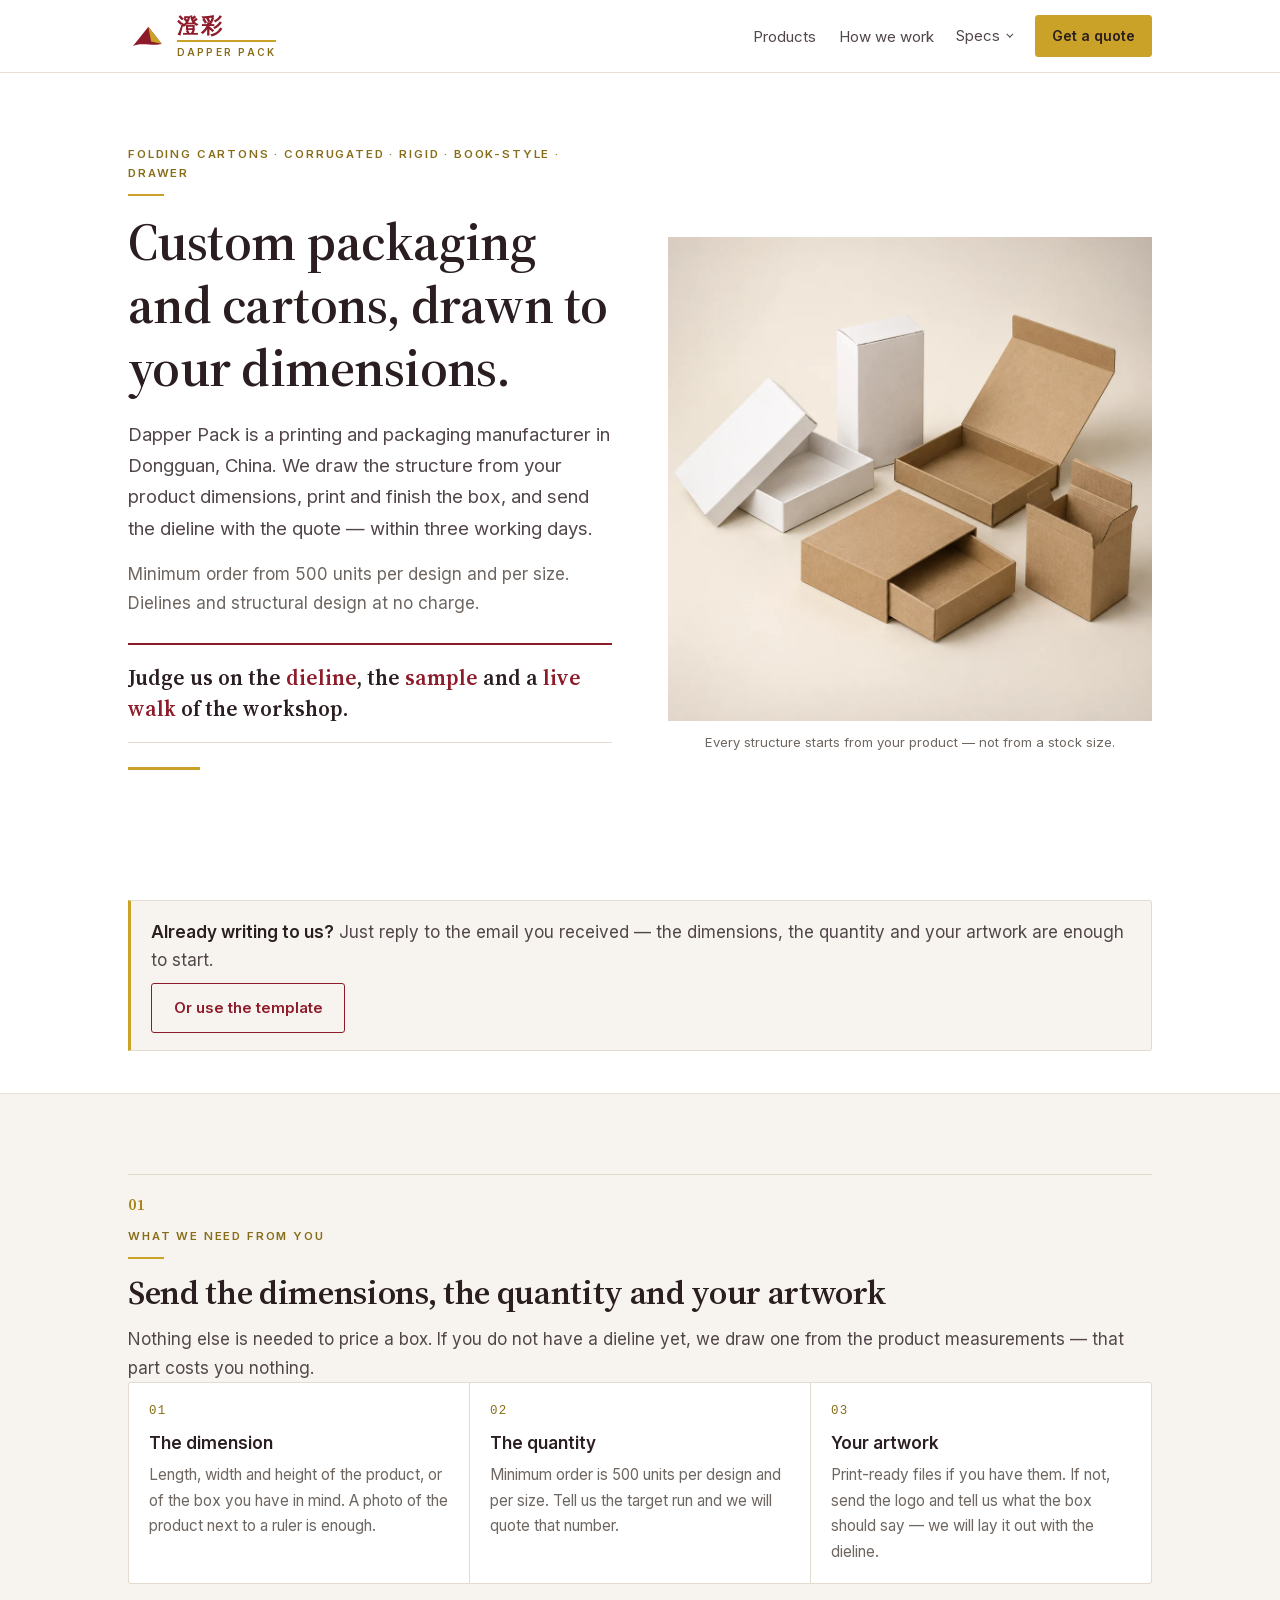
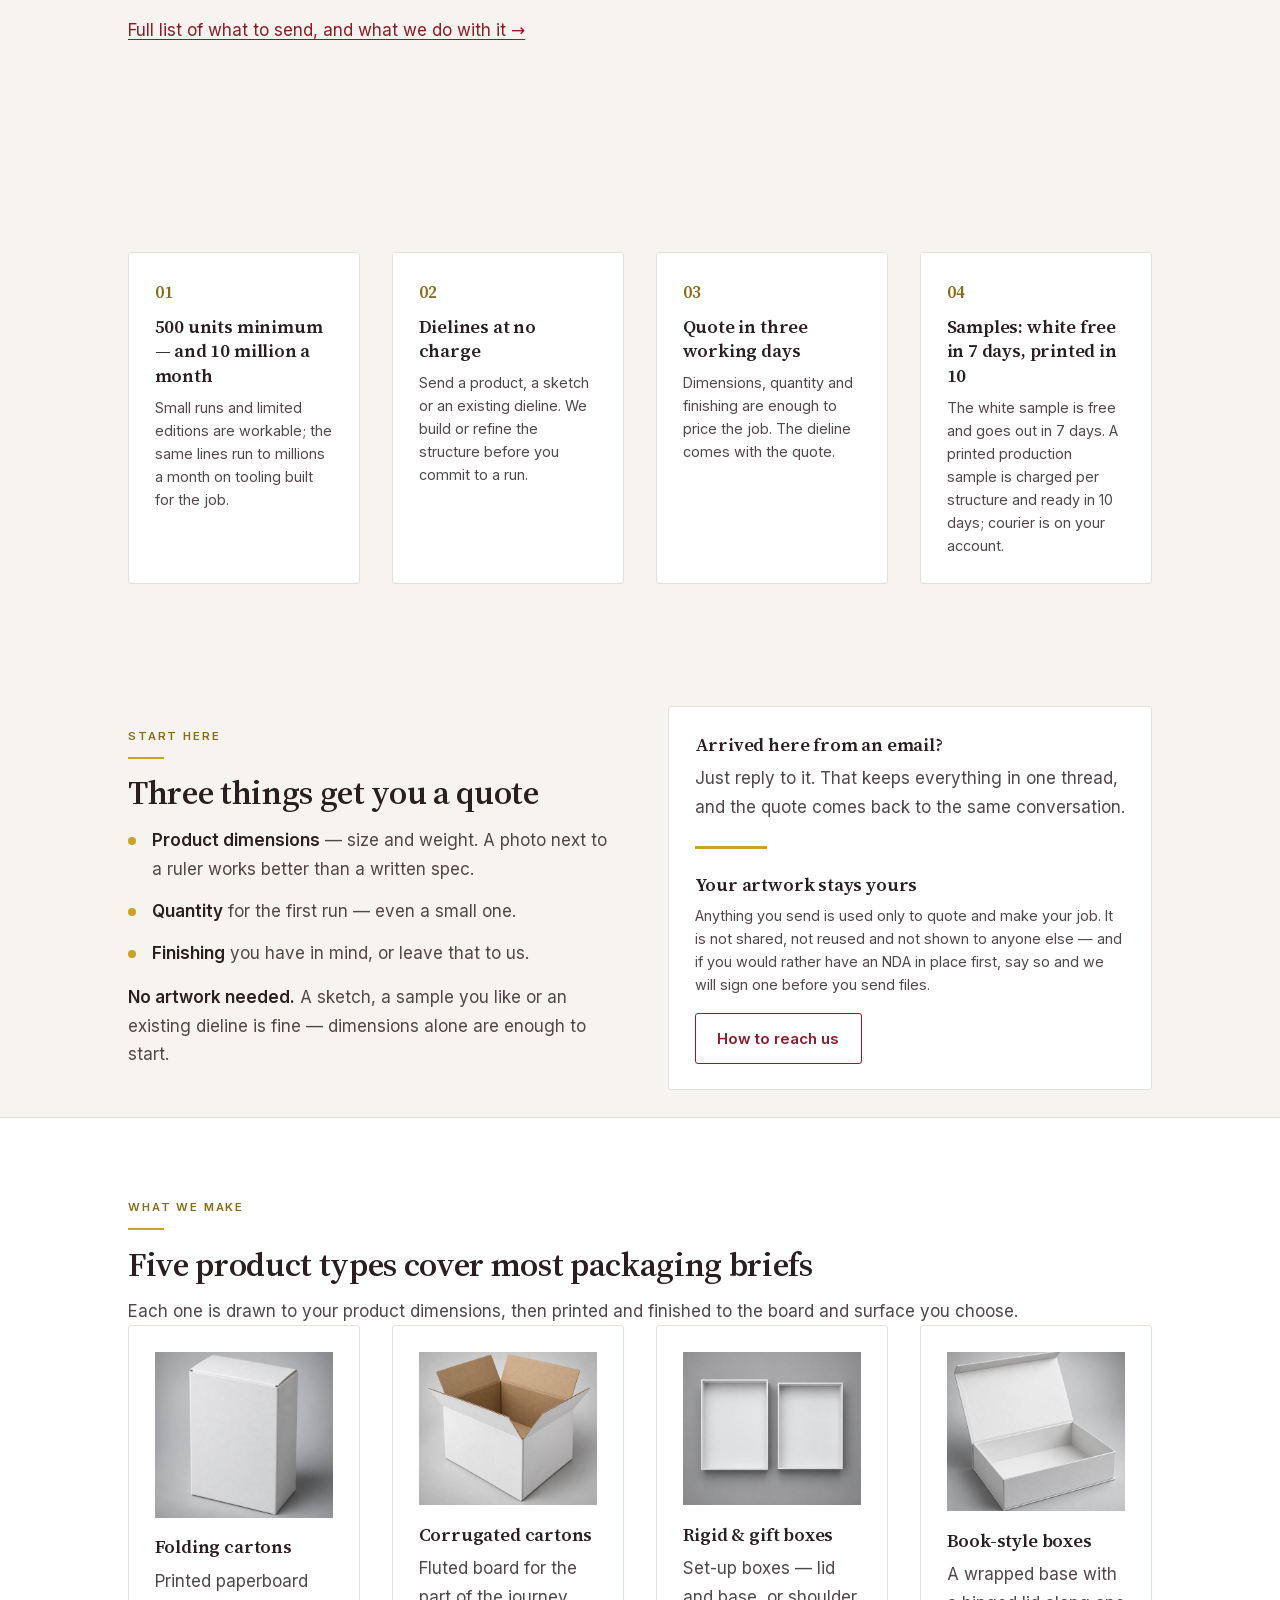
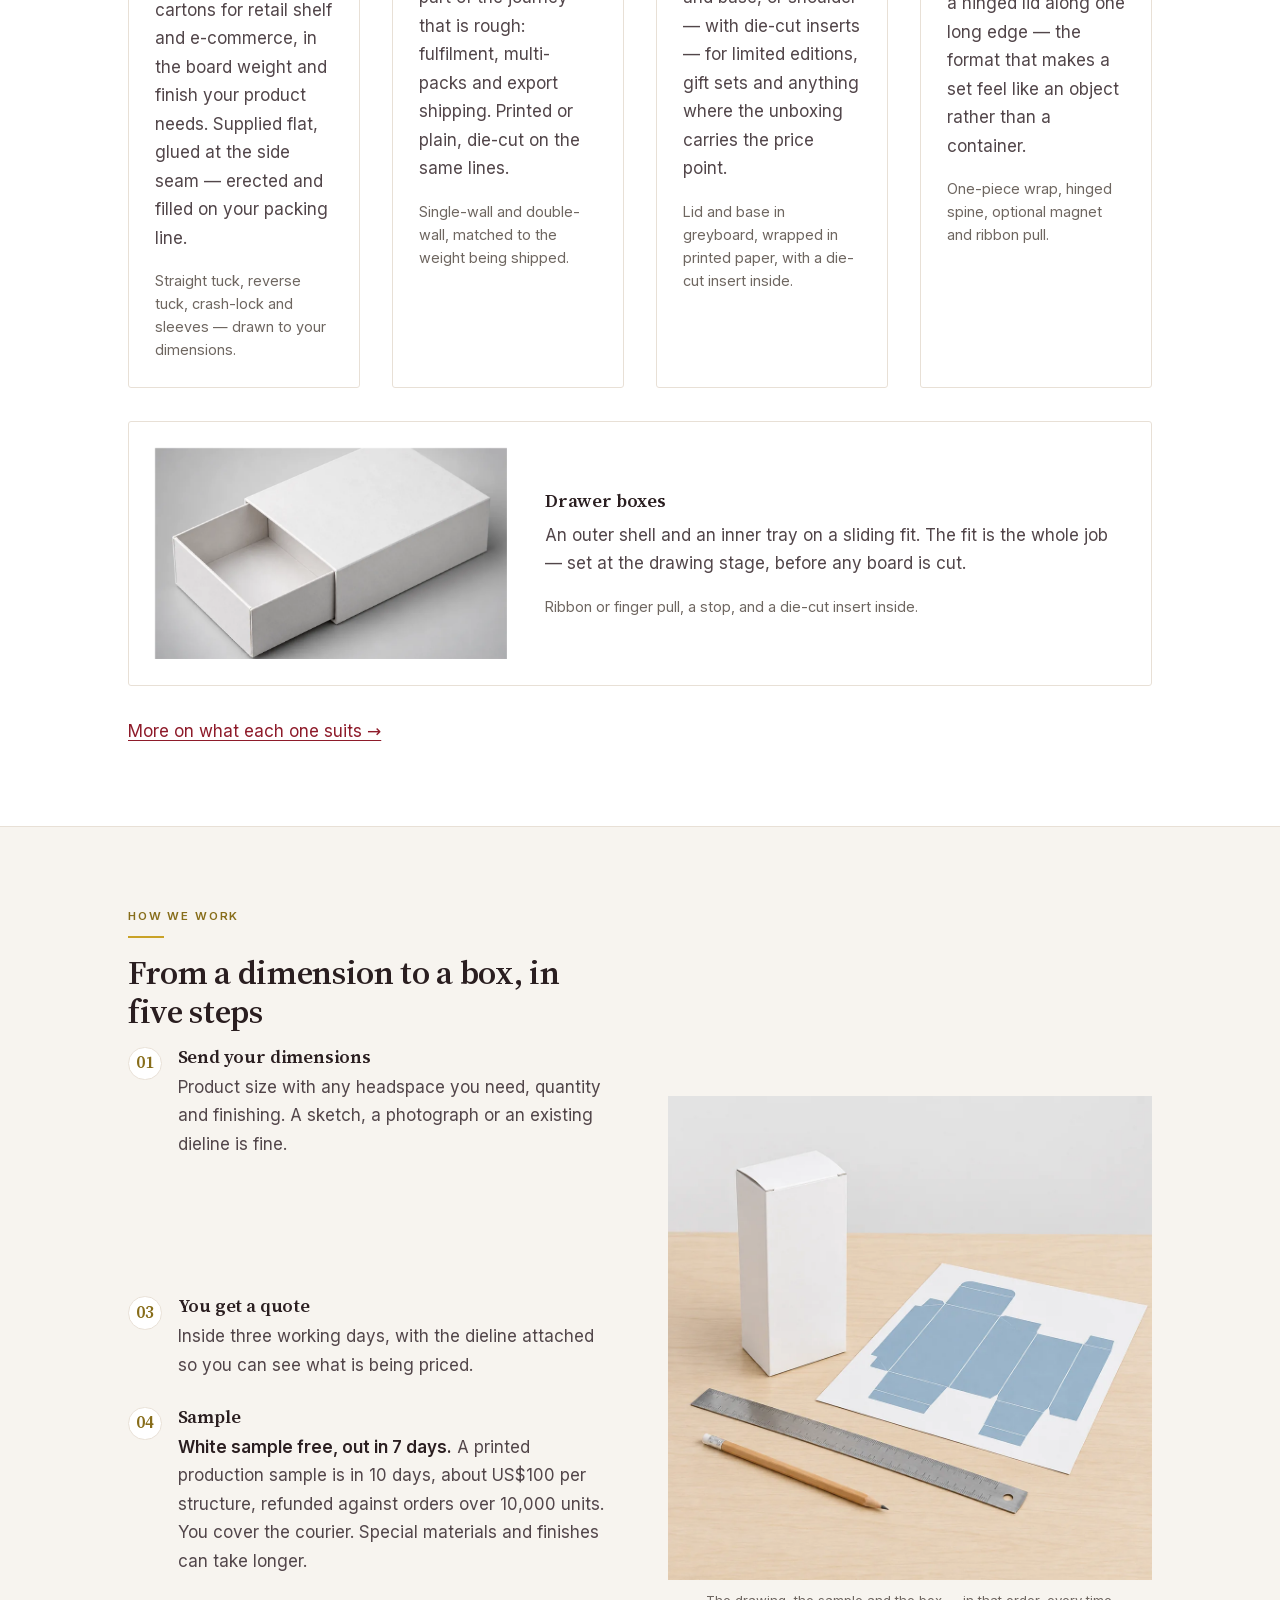
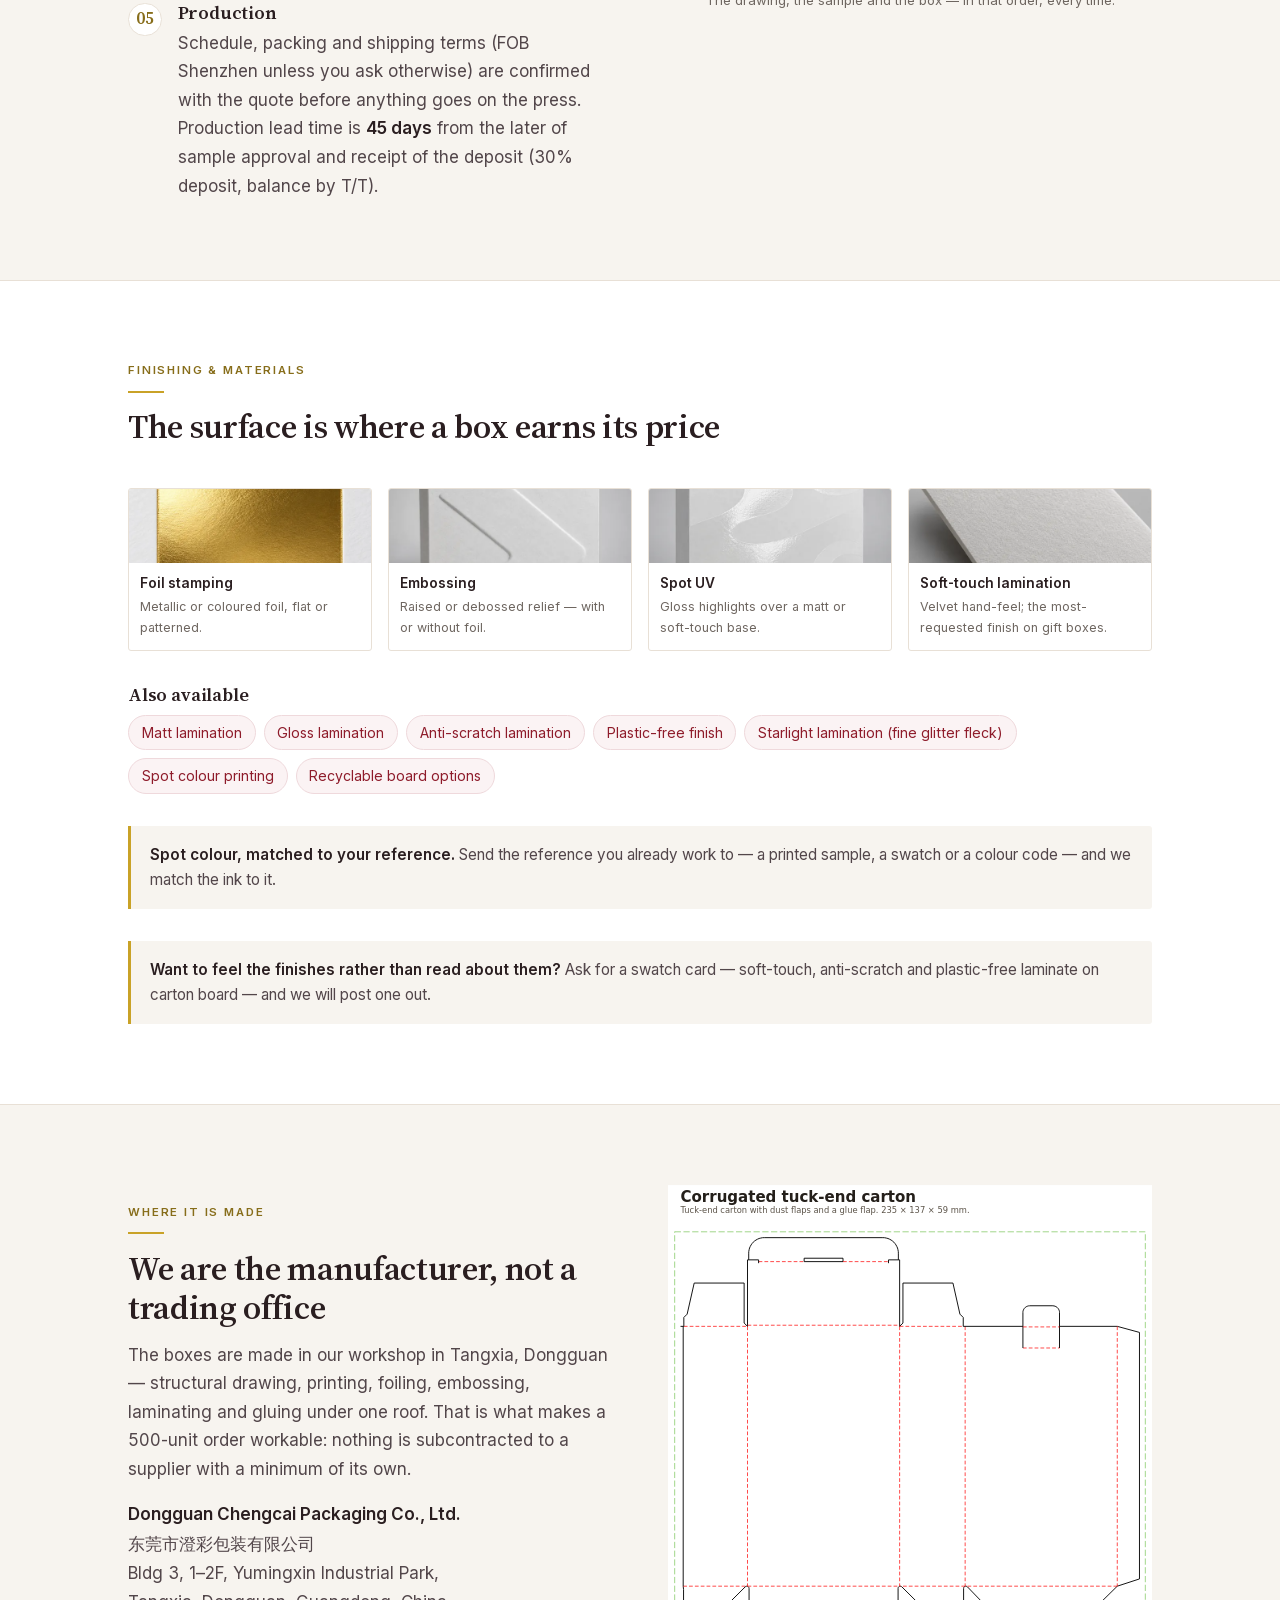
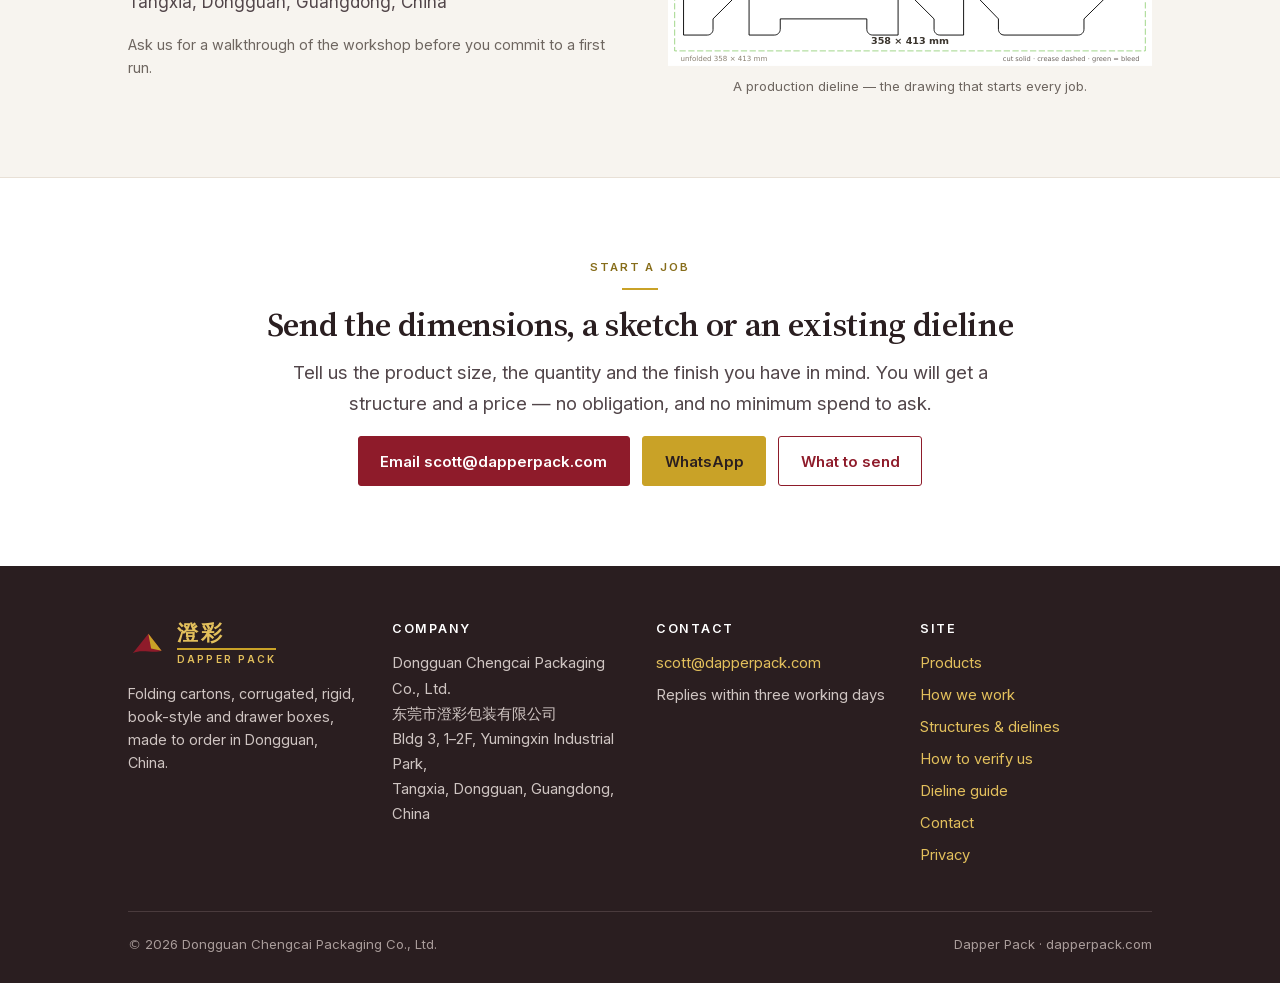
==== commit fe772ccc: "rigid box image: re-shot the plan view on the same neutral grey as the other four structure cards (w" ====
--- a/index.html
+++ b/index.html
@@ -282,7 +282,7 @@
         </article>
 
         <article class="card">
-          <img src="assets/img/structure-rigid.webp?v=ad717b335f" width="1024" height="879" loading="lazy"
+          <img src="assets/img/structure-rigid.webp?v=0f3b9919e9" width="1024" height="879" loading="lazy"
                alt="Studio illustration of a rigid lid-and-base box shown as a matched pair seen from above: the base tray and its lid tray, both plain unprinted white. Illustration, not a specification.">
           <h3 class="mt-1">Rigid &amp; gift boxes</h3>
           <p>
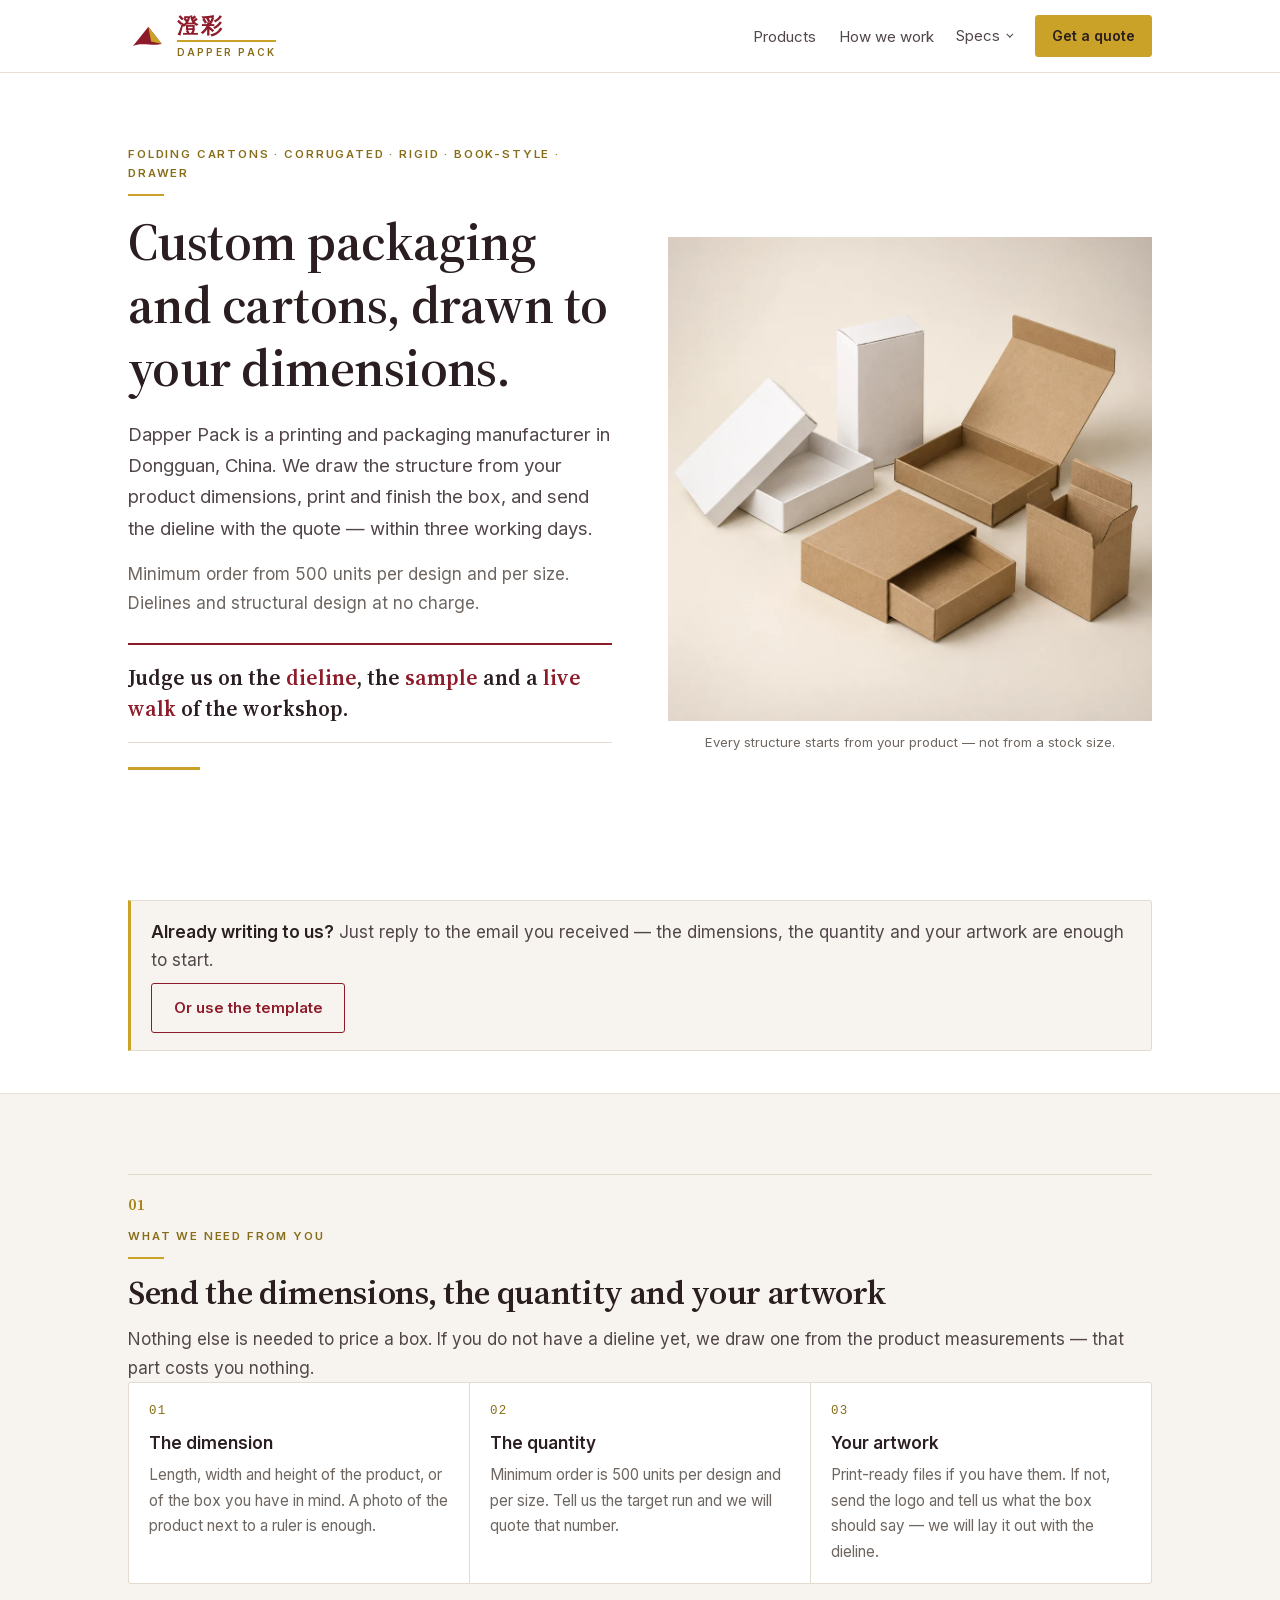
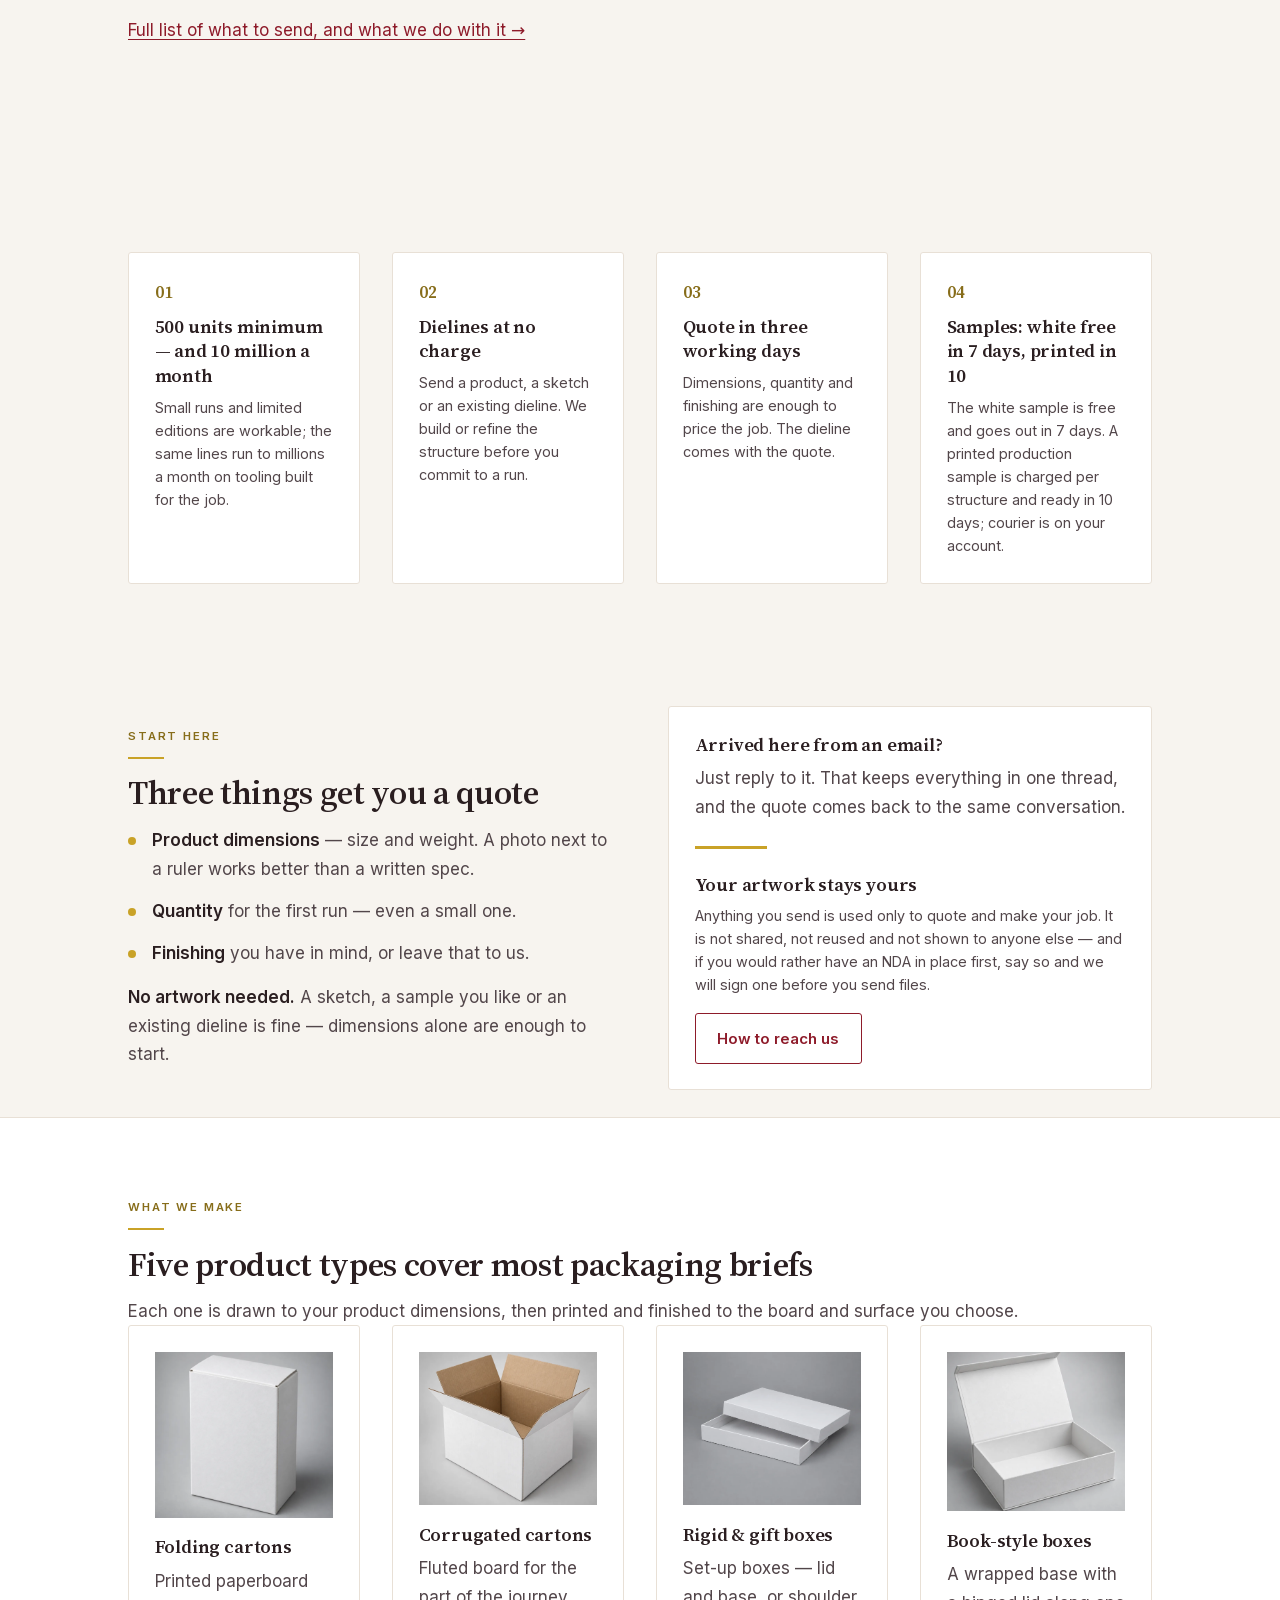
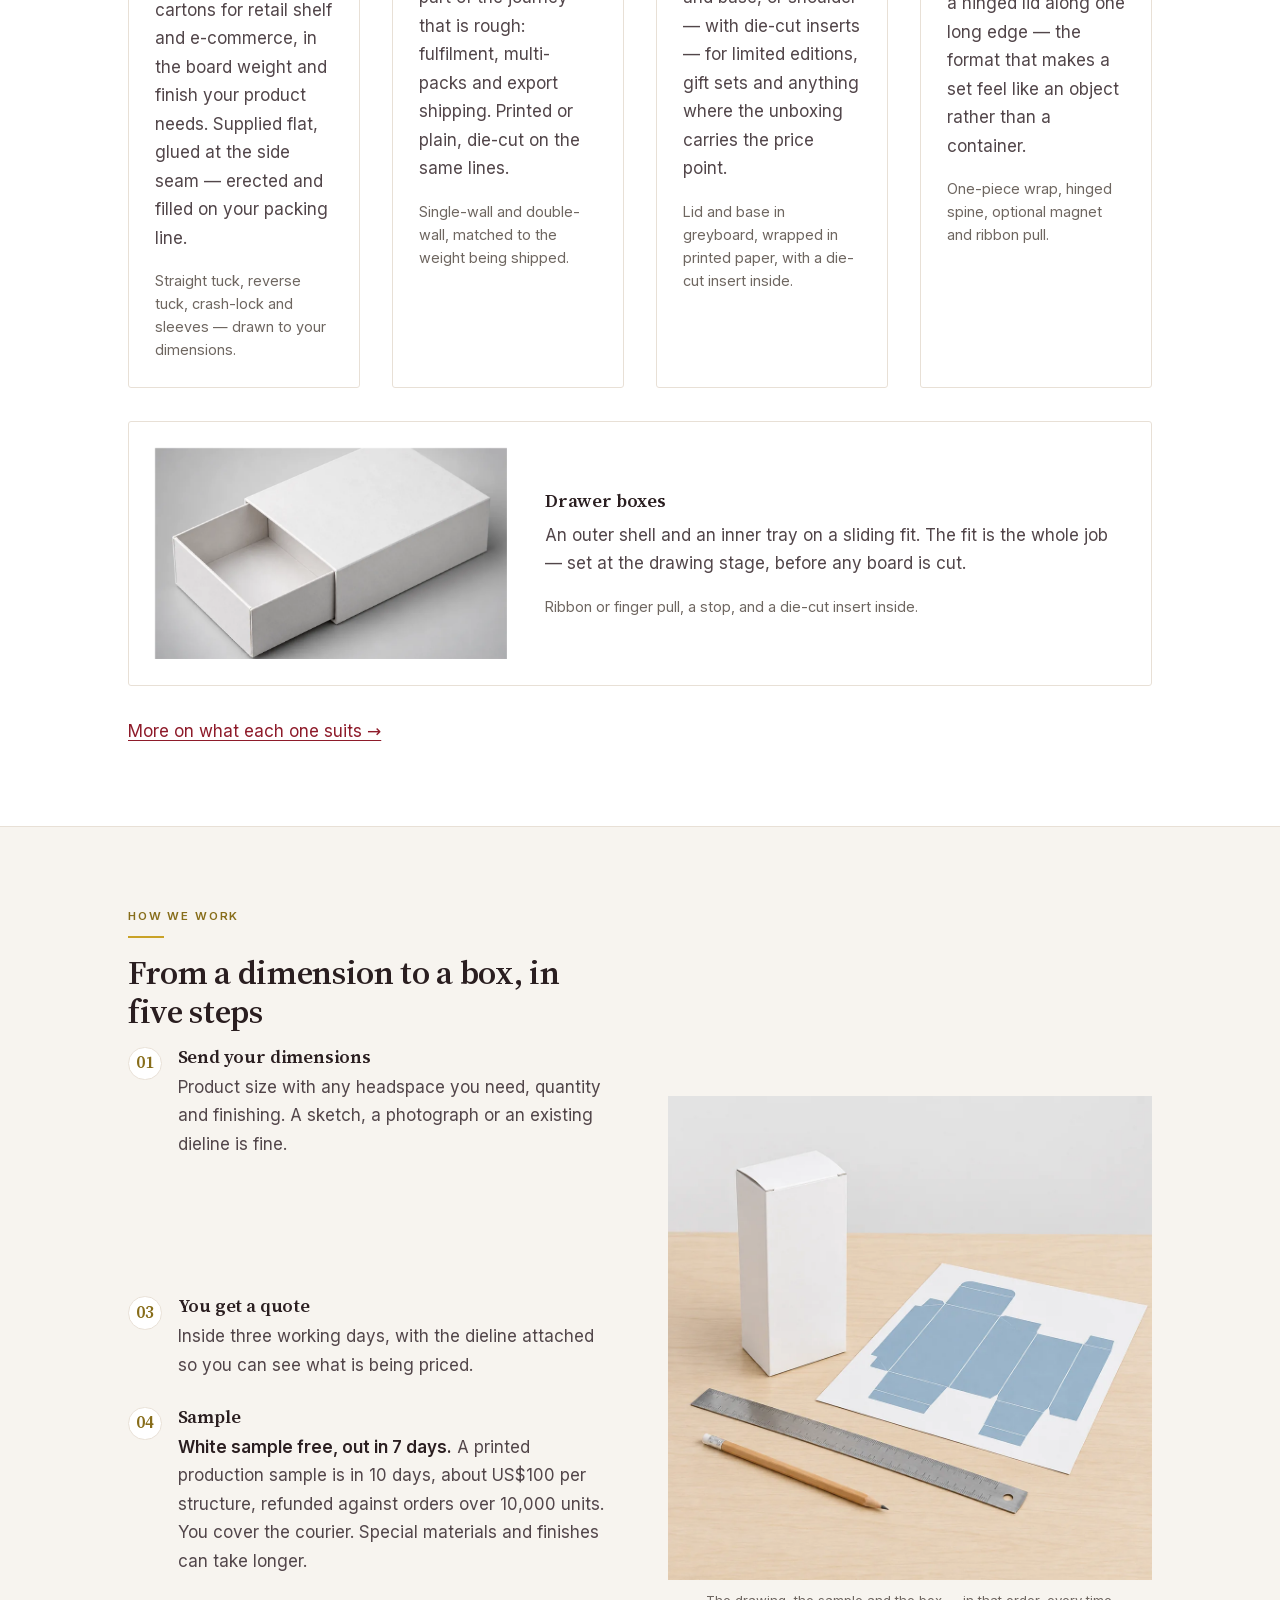
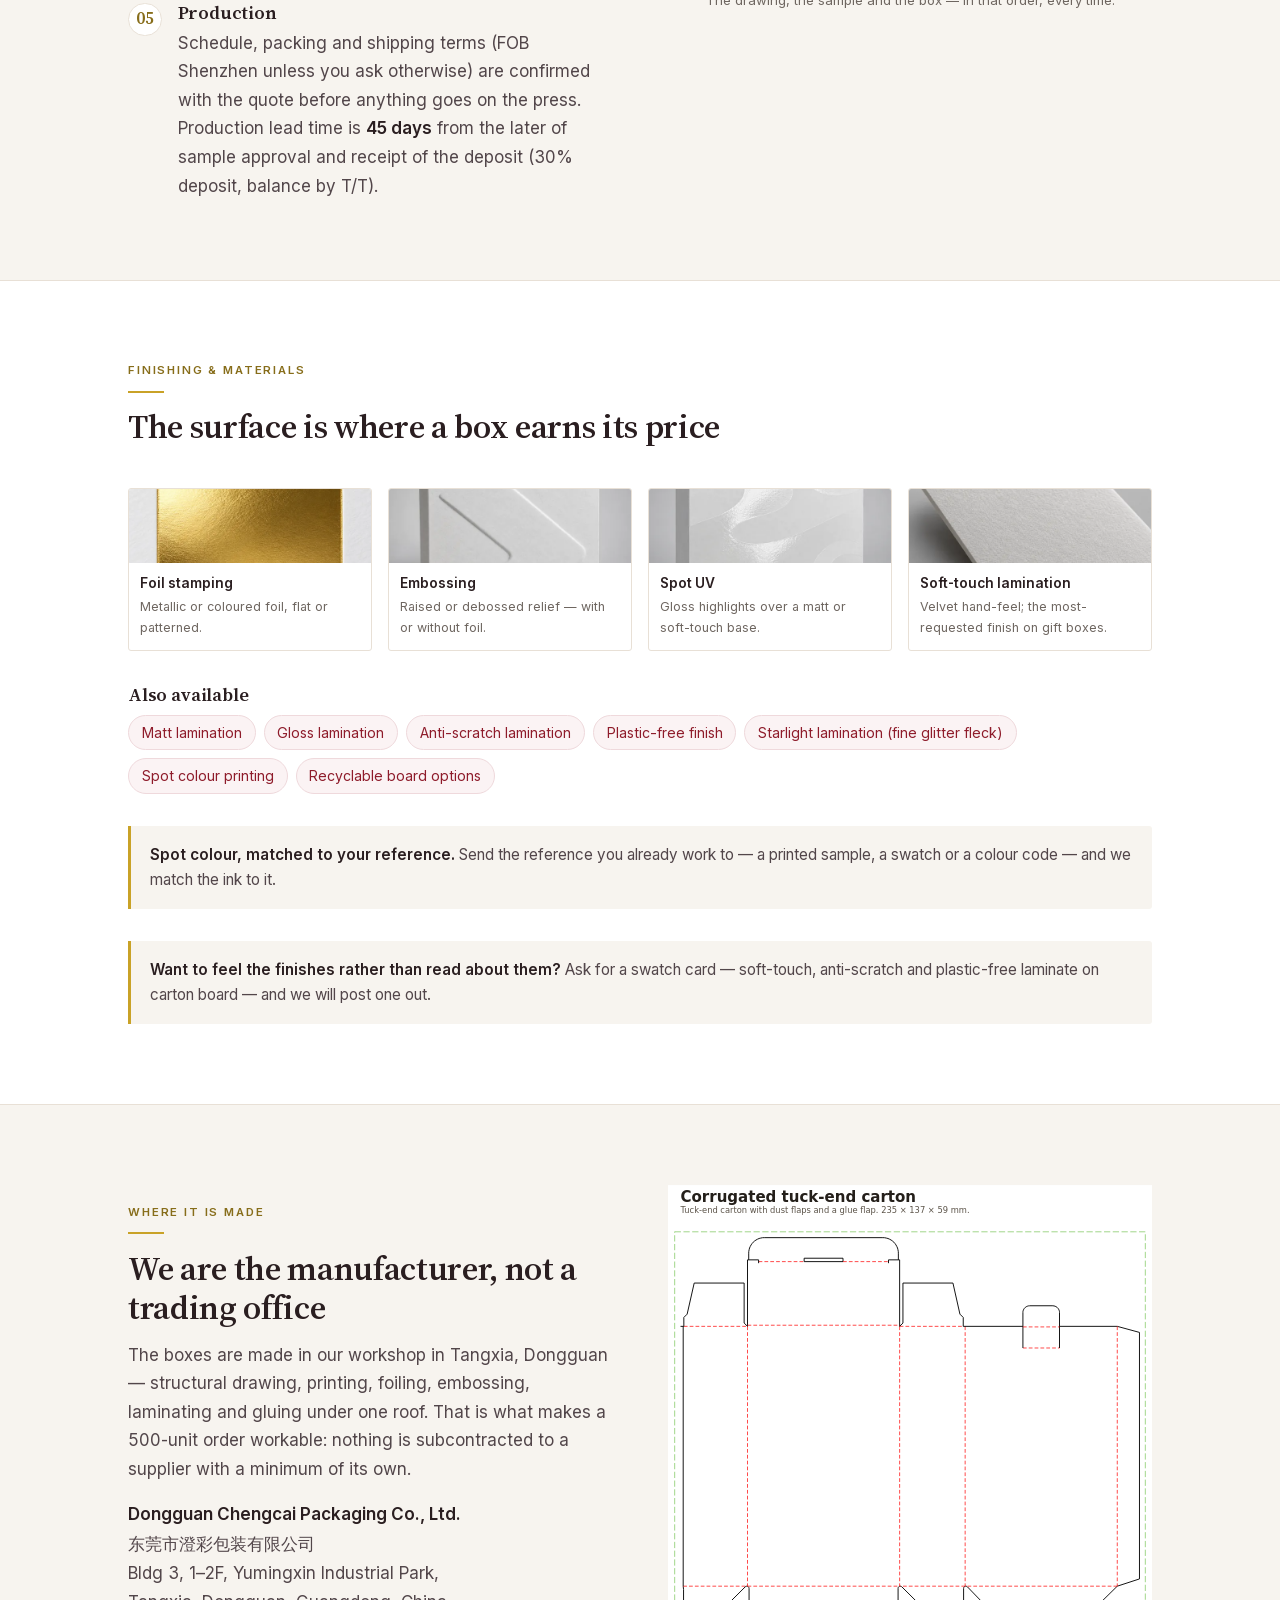
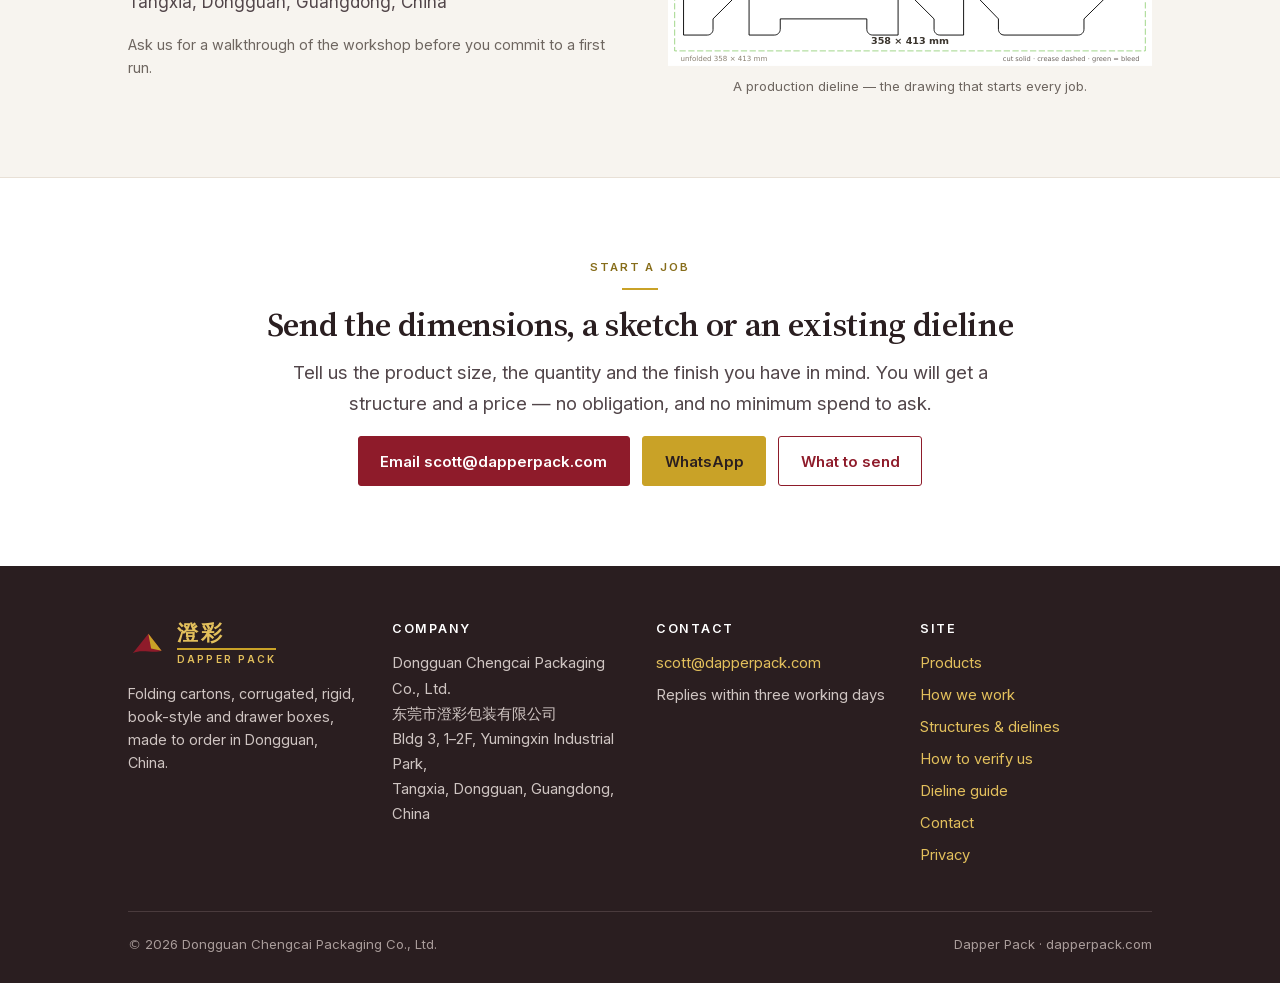
==== commit f7825cd8: "rigid box image: three-quarter shot on the neighbours' grey (user picked option B); alt text follows" ====
--- a/index.html
+++ b/index.html
@@ -1,534 +1,534 @@
-<!doctype html>
-<html lang="en">
-<head>
-<meta charset="utf-8">
-<meta name="viewport" content="width=device-width, initial-scale=1">
-<title>Dapper Pack — folding cartons, corrugated &amp; rigid boxes</title>
-<meta name="description" content="Packaging manufacturer in Dongguan, China — folding cartons, corrugated, rigid, book-style and drawer boxes. From 500 units to 10 million a month.">
-<link rel="canonical" href="https://dapperpack.com/">
-<meta name="theme-color" content="#8E1B2A">
-<link rel="icon" href="favicon.svg" type="image/svg+xml">
-<link rel="preload" href="assets/fonts/source-serif-4-600-latin.woff2" as="font" type="font/woff2" crossorigin><link rel="stylesheet" href="assets/css/site.css?v=dcc30c4939">
-<script src="assets/js/motion.js?v=35ffd58e37" defer></script>
-<script src="assets/js/site.js?v=ac25dddff2" defer></script>
-
-<meta property="og:type" content="website">
-<meta property="og:site_name" content="Dapper Pack">
-<meta property="og:title" content="Dapper Pack — folding cartons, corrugated, rigid, book-style and drawer boxes, from 500 units to millions a month">
-<meta property="og:description" content="Five product types on one site in Tangxia, Dongguan — structural drawing, printing, foiling, die-cutting and box forming in-house. Quotes within three working days.">
-<meta property="og:url" content="https://dapperpack.com/">
-<meta property="og:image" content="https://dapperpack.com/assets/img/og-index.jpg">
-<meta name="twitter:card" content="summary_large_image">
-
-<script type="application/ld+json">
-{
-  "@context": "https://schema.org",
-  "@type": "Organization",
-  "name": "Dapper Pack",
-  "alternateName": "澄彩",
-  "legalName": "Dongguan Chengcai Packaging Co., Ltd.",
-  "url": "https://dapperpack.com/",
-  "logo": "https://dapperpack.com/assets/img/mark-square.svg",
-  "email": "scott@dapperpack.com",
-  "description": "Packaging manufacturer making folding cartons, corrugated cartons, rigid boxes, book-style and drawer boxes — from 500 units to millions a month.",
-  "address": {
-    "@type": "PostalAddress",
-    "streetAddress": "Bldg 3, 1–2F, Yumingxin Industrial Park, Tangxia",
-    "addressLocality": "Dongguan",
-    "addressRegion": "Guangdong",
-    "addressCountry": "CN"
-  },
-  "contactPoint": {
-    "@type": "ContactPoint",
-    "contactType": "sales",
-    "email": "scott@dapperpack.com",
-    "availableLanguage": ["en", "zh"]
-  }
-}
-</script>
-</head>
-<body>
-
-<a class="skip" href="#main">Skip to content</a>
-
-<header class="masthead">
-  <div class="wrap masthead__inner">
-    <a class="lockup" href="index.html" aria-label="Dapper Pack — home">
-      <svg class="lockup__mark" viewBox="-96 -90 192 148" aria-hidden="true" focusable="false">
-        <path class="mk-body" d="M -72 34 L 8 -66 L 76 22 C 36 38 -28 10 -72 34 Z"/>
-        <path class="mk-wing" d="M 8 -66 L 76 22 L 22 10 Z"/>
-      </svg>
-      <span class="lockup__text">
-        <span class="lockup__cn">澄彩</span>
-        <span class="lockup__rule"></span>
-        <span class="lockup__en">DAPPER PACK</span>
-      </span>
-    </a>
-
-    <button class="nav__toggle" type="button" aria-expanded="false" aria-controls="site-nav">
-      <span class="nav__toggle-bars" aria-hidden="true"></span>
-      <span class="visually-hidden">Menu</span>
-    </button>
-
-    <nav class="nav" id="site-nav" aria-label="Site">
-      <ul class="nav__list">
-        <li><a class="nav__link" href="products.html">Products</a></li>
-        <li><a class="nav__link" href="capabilities.html">How we work</a></li>
-        <li class="nav__group">
-          <details class="specmenu">
-            <summary class="nav__link specmenu__summary">Specs<span class="specmenu__caret" aria-hidden="true"></span></summary>
-            <ul class="specmenu__list">
-              <li><a class="specmenu__link" href="reference.html">Structures &amp; dielines</a></li>
-              <li><a class="specmenu__link" href="verify.html">How to verify us</a></li>
-              <li><a class="specmenu__link" href="dieline-guide.html">What to send</a></li>
-              <li><a class="specmenu__link" href="fact-sheet.html">One-page sheet</a></li>
-            </ul>
-          </details>
-        </li>
-      </ul>
-      <a class="btn btn--gold btn--sm" href="contact.html">Get a quote</a>
-    </nav>
-  </div>
-</header>
-
-<main id="main">
-
-  <div class="wrap">
-    <div class="hero">
-      <div class="hero__inner">
-        <div>
-          <p class="eyebrow">Folding cartons · Corrugated · Rigid · Book-style · Drawer</p>
-          <h1>Custom packaging and cartons, drawn to your dimensions.</h1>
-          <p class="lede">
-            Dapper Pack is a printing and packaging manufacturer in Dongguan, China.
-            We draw the structure from your product dimensions, print and finish the box,
-            and send the dieline with the quote — within three working days.
-          </p>
-          <p class="muted">
-            Minimum order from 500 units per design and per size. Dielines and structural design at no charge.
-          </p>
-          <p class="assertion">
-            Judge us on the <strong>dieline</strong>, the <strong>sample</strong> and a
-            <strong>live walk</strong> of the workshop.
-          </p>
-          <hr class="rule-gold">
-          <div class="btn-row">
-            <a class="btn" href="contact.html">Request a quote</a>
-            <a class="btn btn--ghost" href="products.html">See what we make</a>
-          </div>
-        </div>
-        <figure class="hero__figure">
-          <img src="assets/img/hero-structures.webp?v=5228253db1" width="1024" height="1024"
-               alt="Studio visualisation of five unprinted packaging structures in white and kraft board: a rigid lid-and-base box with the lid off, a tuck-end carton, a book-style box with its lid open, a drawer box with the tray out, and a corrugated case with the flaps up. Visualisation, not a photograph of a delivered job.">
-          <figcaption>Every structure starts from your product — not from a stock size.</figcaption>
-        </figure>
-      </div>
-    </div>
-  </div>
-
-  <div class="wrap">
-    <div class="replybar">
-      <p>
-        <strong>Already writing to us?</strong> Just reply to the email you received — the
-        dimensions, the quantity and your artwork are enough to start.
-      </p>
-      <a class="btn btn--ghost" href="contact.html">Or use the template</a>
-    </div>
-  </div>
-
-  <section class="section section--paper">
-    <div class="wrap numbered">
-      <div class="section__head">
-        <p class="eyebrow">What we need from you</p>
-        <h2>Send the dimensions, the quantity and your artwork</h2>
-        <p>
-          Nothing else is needed to price a box. If you do not have a dieline yet, we draw one
-          from the product measurements — that part costs you nothing.
-        </p>
-      </div>
-
-      <ul class="three">
-        <li>
-          <span class="three__num">01</span>
-          <span class="three__title">The dimension</span>
-          <p class="three__note">
-            Length, width and height of the product, or of the box you have in mind.
-            A photo of the product next to a ruler is enough.
-          </p>
-        </li>
-        <li>
-          <span class="three__num">02</span>
-          <span class="three__title">The quantity</span>
-          <p class="three__note">
-            Minimum order is 500 units per design and per size. Tell us the target run and we
-            will quote that number.
-          </p>
-        </li>
-        <li>
-          <span class="three__num">03</span>
-          <span class="three__title">Your artwork</span>
-          <p class="three__note">
-            Print-ready files if you have them. If not, send the logo and tell us what the box
-            should say — we will lay it out with the dieline.
-          </p>
-        </li>
-      </ul>
-
-      <p class="mt-2">
-        <a href="dieline-guide.html">Full list of what to send, and what we do with it &rarr;</a>
-      </p>
-    </div>
-  </section>
-
-  <section class="section section--paper">
-    <div class="wrap">
-      <div class="grid grid--4">
-        <div class="card">
-          <span class="card__num">01</span>
-          <h3><span data-count-to="500">500</span> units minimum — and 10 million a month</h3>
-          <p class="small">Small runs and limited editions are workable; the same lines run to
-            millions a month on tooling built for the job.</p>
-        </div>
-        <div class="card">
-          <span class="card__num">02</span>
-          <h3>Dielines at no charge</h3>
-          <p class="small">Send a product, a sketch or an existing dieline. We build or refine the structure before you commit to a run.</p>
-        </div>
-        <div class="card">
-          <span class="card__num">03</span>
-          <h3>Quote in three working days</h3>
-          <p class="small">Dimensions, quantity and finishing are enough to price the job. The dieline comes with the quote.</p>
-        </div>
-        <div class="card">
-          <span class="card__num">04</span>
-          <h3>Samples: white free in 7 days, printed in 10</h3>
-          <p class="small">The white sample is free and goes out in 7 days. A printed production sample is
-            charged per structure and ready in 10 days; courier is on your account.</p>
-        </div>
-      </div>
-    </div>
-  </section>
-
-  <section class="section section--paper section--tight">
-    <div class="wrap">
-      <div class="split">
-        <div>
-          <p class="eyebrow">Start here</p>
-          <h2>Three things get you a quote</h2>
-          <ul class="facts">
-            <li><strong>Product dimensions</strong> — size and weight. A photo next to a ruler
-                works better than a written spec.</li>
-            <li><strong>Quantity</strong> for the first run — even a small one.</li>
-            <li><strong>Finishing</strong> you have in mind, or leave that to us.</li>
-          </ul>
-          <p class="mt-1">
-            <strong>No artwork needed.</strong> A sketch, a sample you like or an existing dieline
-            is fine — dimensions alone are enough to start.
-          </p>
-        </div>
-        <div class="card">
-          <h3>Arrived here from an email?</h3>
-          <p>
-            Just reply to it. That keeps everything in one thread, and the quote comes back to the
-            same conversation.
-          </p>
-          <hr class="rule-gold">
-          <h3>Your artwork stays yours</h3>
-          <p class="small">
-            Anything you send is used only to quote and make your job. It is not shared, not
-            reused and not shown to anyone else — and if you would rather have an NDA in place
-            first, say so and we will sign one before you send files.
-          </p>
-          <div class="btn-row mt-1">
-            <a class="btn btn--ghost" href="contact.html">How to reach us</a>
-          </div>
-        </div>
-      </div>
-    </div>
-  </section>
-
-  <section class="section">
-    <div class="wrap">
-      <div class="section__head">
-        <p class="eyebrow">What we make</p>
-        <h2>Five product types cover most packaging briefs</h2>
-        <p>
-          Each one is drawn to your product dimensions, then printed and finished to the
-          board and surface you choose.
-        </p>
-      </div>
-
-      <div class="grid grid--5">
-        <article class="card">
-          <img src="assets/img/structure-folding-carton.webp?v=db8c4a5f09" width="1024" height="951" loading="lazy"
-               alt="Studio illustration of a straight tuck end folding carton. Illustration, not a specification.">
-          <h3 class="mt-1">Folding cartons</h3>
-          <p>
-            Printed paperboard cartons for retail shelf and e-commerce, in the board weight
-            and finish your product needs. Supplied flat, glued at the side seam — erected and filled on your packing line.
-          </p>
-          <p class="small muted">Straight tuck, reverse tuck, crash-lock and sleeves — drawn to your dimensions.</p>
-        </article>
-
-        <article class="card">
-          <img src="assets/img/structure-corrugated.webp?v=7353bea947" width="1024" height="879" loading="lazy"
-               alt="Studio illustration of a crash-lock bottom folding carton. Illustration, not a specification.">
-          <h3 class="mt-1">Corrugated cartons</h3>
-          <p>
-            Fluted board for the part of the journey that is rough: fulfilment, multi-packs
-            and export shipping. Printed or plain, die-cut on the same lines.
-          </p>
-          <p class="small muted">Single-wall and double-wall, matched to the weight being shipped.</p>
-        </article>
-
-        <article class="card">
-          <img src="assets/img/structure-rigid.webp?v=0f3b9919e9" width="1024" height="879" loading="lazy"
-               alt="Studio illustration of a rigid lid-and-base box shown as a matched pair seen from above: the base tray and its lid tray, both plain unprinted white. Illustration, not a specification.">
-          <h3 class="mt-1">Rigid &amp; gift boxes</h3>
-          <p>
-            Set-up boxes — lid and base, or shoulder — with die-cut inserts — for limited editions, gift sets and
-            anything where the unboxing carries the price point.
-          </p>
-          <p class="small muted">Lid and base in greyboard, wrapped in printed paper, with a die-cut insert inside.</p>
-        </article>
-
-        <article class="card">
-          <img src="assets/img/structure-bookstyle.webp?v=f141f0c44b" width="1024" height="913" loading="lazy"
-               alt="Studio illustration of a book-style box with the magnetic flap open. Illustration, not a specification.">
-          <h3 class="mt-1">Book-style boxes</h3>
-          <p>
-            A wrapped base with a hinged lid along one long edge — the format that makes a set
-            feel like an object rather than a container.
-          </p>
-          <p class="small muted">One-piece wrap, hinged spine, optional magnet and ribbon pull.</p>
-        </article>
-
-        <article class="card card--wide">
-          <img src="assets/img/structure-drawer.webp?v=2a6bd87f32" width="1024" height="615" loading="lazy"
-               alt="Studio illustration of a drawer box with the tray pulled part of the way out of its sleeve. Illustration, not a specification.">
-          <div class="card__body">
-            <h3>Drawer boxes</h3>
-            <p>
-              An outer shell and an inner tray on a sliding fit. The fit is the whole job — set at
-              the drawing stage, before any board is cut.
-            </p>
-            <p class="small muted">Ribbon or finger pull, a stop, and a die-cut insert inside.</p>
-          </div>
-        </article>
-      </div>
-
-      <p class="mt-2"><a href="products.html">More on what each one suits &rarr;</a></p>
-    </div>
-  </section>
-
-  <section class="section section--paper">
-    <div class="wrap">
-      <div class="split">
-        <div>
-          <p class="eyebrow">How we work</p>
-          <h2>From a dimension to a box, in five steps</h2>
-          <ol class="steps">
-            <li>
-              <h3>Send your dimensions</h3>
-              <p>Product size with any headspace you need, quantity and finishing. A sketch, a
-                 photograph or an existing dieline is fine.</p>
-            </li>
-            <li>
-              <h3>We draw the dieline</h3>
-              <p>Structural drawing included, so the fit is checked before artwork and tooling.</p>
-            </li>
-            <li>
-              <h3>You get a quote</h3>
-              <p>Inside three working days, with the dieline attached so you can see what is being priced.</p>
-            </li>
-            <li>
-              <h3>Sample</h3>
-              <p><strong>White sample free, out in 7 days.</strong> A printed production sample is
-                in 10 days, about US$100 per structure, refunded against orders over 10,000 units. You
-                cover the courier. Special materials and
-                 finishes can take longer.</p>
-            </li>
-            <li>
-              <h3>Production</h3>
-              <p>Schedule, packing and shipping terms (FOB Shenzhen unless you ask otherwise) are
-                 confirmed with the quote before anything
-                 goes on the press. Production lead time is <strong>45 days</strong> from the later of sample approval and
-                 receipt of the deposit (30% deposit, balance by T/T).</p>
-            </li>
-          </ol>
-        </div>
-        <figure class="hero__figure">
-          <img src="assets/img/steps-workbench.webp?v=5d00dc8440" width="1024" height="1024" loading="lazy"
-               alt="Studio illustration of a white sample carton standing on a workbench beside a folded carton dieline, with a steel ruler and a pencil. Illustration, not a specification.">
-          <figcaption>The drawing, the sample and the box — in that order, every time.</figcaption>
-        </figure>
-      </div>
-    </div>
-  </section>
-
-  <section class="section">
-    <div class="wrap">
-      <div class="section__head">
-        <p class="eyebrow">Finishing &amp; materials</p>
-        <h2>The surface is where a box earns its price</h2>
-        <p>
-          Ask for any of these on the quote; we will tell you what suits the artwork, the board
-          and the run size.
-        </p>
-      </div>
-
-      <ul class="swatches">
-        <li class="swatch">
-          <img class="swatch__chip" src="assets/img/finish-foil.webp?v=4811f6a6d2" width="600" height="450" loading="lazy"
-               alt="Macro illustration: a crisp-edged gold foil block stamped on unprinted white board.">
-          <div class="swatch__name">Foil stamping</div>
-          <div class="swatch__note">Metallic or coloured foil, flat or patterned.</div>
-        </li>
-        <li class="swatch">
-          <img class="swatch__chip" src="assets/img/finish-emboss.webp?v=c0cf7e1af3" width="600" height="450" loading="lazy"
-               alt="Macro illustration: a blind-embossed shape in unprinted white board, lit from a low angle.">
-          <div class="swatch__name">Embossing</div>
-          <div class="swatch__note">Raised or debossed relief — with or without foil.</div>
-        </li>
-        <li class="swatch">
-          <img class="swatch__chip" src="assets/img/finish-spotuv.webp?v=6fcf4749b5" width="600" height="450" loading="lazy"
-               alt="Macro illustration: a gloss spot-UV pattern catching the light over a matt white board.">
-          <div class="swatch__name">Spot UV</div>
-          <div class="swatch__note">Gloss highlights over a matt or soft-touch base.</div>
-        </li>
-        <li class="swatch">
-          <img class="swatch__chip" src="assets/img/finish-softtouch.webp?v=3f844564de" width="600" height="450" loading="lazy"
-               alt="Macro illustration: the velvet surface of soft-touch lamination on unprinted white board.">
-          <div class="swatch__name">Soft-touch lamination</div>
-          <div class="swatch__note">Velvet hand-feel; the most-requested finish on gift boxes.</div>
-        </li>
-      </ul>
-
-      <h3 class="mt-2">Also available</h3>
-      <ul class="pills">
-        <li>Matt lamination</li>
-        <li>Gloss lamination</li>
-        <li>Anti-scratch lamination</li>
-        <li>Plastic-free finish</li>
-        <li>Starlight lamination (fine glitter fleck)</li>
-        <li>Spot colour printing</li>
-        <li>Recyclable board options</li>
-      </ul>
-
-      <div class="note mt-2">
-        <strong>Spot colour, matched to your reference.</strong>
-        Send the reference you already work to — a printed sample, a swatch or a colour code —
-        and we match the ink to it.
-      </div>
-
-      <div class="note mt-2">
-        <strong>Want to feel the finishes rather than read about them?</strong>
-        Ask for a swatch card — soft-touch, anti-scratch and plastic-free laminate on carton
-        board — and we will post one out.
-      </div>
-    </div>
-  </section>
-
-  <section class="section section--paper">
-    <div class="wrap">
-      <div class="split">
-        <div>
-          <p class="eyebrow">Where it is made</p>
-          <h2>We are the manufacturer, not a trading office</h2>
-          <p>
-            The boxes are made in our workshop in Tangxia, Dongguan — structural drawing,
-            printing, foiling, embossing, laminating and gluing under one roof. That is what makes
-            a 500-unit order workable: nothing is subcontracted to a supplier with a minimum of its own.
-          </p>
-          <address class="mt-1">
-            <strong>Dongguan Chengcai Packaging Co., Ltd.</strong><br>
-            东莞市澄彩包装有限公司<br>
-            Bldg 3, 1–2F, Yumingxin Industrial Park,<br>
-            Tangxia, Dongguan, Guangdong, China
-          </address>
-          <p class="small muted mt-1">
-            Ask us for a walkthrough of the workshop before you commit to a first run.
-          </p>
-        </div>
-        <figure class="hero__figure">
-          <a class="dieline-zoom" href="assets/img/dieline-corrugated.svg?v=fe2ec46b6c" target="_blank" rel="noopener" title="Open the dieline at full size"><img src="assets/img/dieline-corrugated.svg?v=fe2ec46b6c" width="1160" height="1153" loading="lazy"
-               alt="Production dieline of a corrugated tuck-end carton, 358 × 413 mm unfolded: black solid cut lines, red dashed creases, green dashed bleed frame."></a>
-          <figcaption>A production dieline — the drawing that starts every job.</figcaption>
-        </figure>
-      </div>
-    </div>
-  </section>
-
-  <section class="section">
-    <div class="wrap center">
-      <p class="eyebrow">Start a job</p>
-      <h2>Send the dimensions, a sketch or an existing dieline</h2>
-      <p class="lede lede--center">
-        Tell us the product size, the quantity and the finish you have in mind. You will get a
-        structure and a price — no obligation, and no minimum spend to ask.
-      </p>
-      <div class="btn-row btn-row--center">
-        <a class="btn" href="mailto:scott@dapperpack.com?subject=Quote%20request%20%E2%80%94%20packaging">Email scott@dapperpack.com</a>
-        <a class="btn btn--gold" href="https://wa.me/8613510030955?text=Hello%20Dapper%20Pack">WhatsApp</a>
-        <a class="btn btn--ghost" href="dieline-guide.html">What to send</a>
-      </div>
-    </div>
-  </section>
-
-</main>
-
-<footer class="footer">
-  <div class="wrap">
-    <div class="footer__grid">
-      <div>
-        <span class="lockup lockup--reverse">
-          <svg class="lockup__mark" viewBox="-96 -90 192 148" aria-hidden="true" focusable="false">
-            <path class="mk-body" d="M -72 34 L 8 -66 L 76 22 C 36 38 -28 10 -72 34 Z"/>
-            <path class="mk-wing" d="M 8 -66 L 76 22 L 22 10 Z"/>
-          </svg>
-          <span class="lockup__text">
-            <span class="lockup__cn">澄彩</span>
-            <span class="lockup__rule"></span>
-            <span class="lockup__en">DAPPER PACK</span>
-          </span>
-        </span>
-        <p class="small mt-1">Folding cartons, corrugated, rigid, book-style and drawer boxes, made to order in Dongguan, China.</p>
-      </div>
-      <div>
-        <h4>Company</h4>
-        <address>
-          Dongguan Chengcai Packaging Co., Ltd.<br>
-          东莞市澄彩包装有限公司<br>
-          Bldg 3, 1–2F, Yumingxin Industrial Park,<br>
-          Tangxia, Dongguan, Guangdong, China
-        </address>
-      </div>
-      <div>
-        <h4>Contact</h4>
-        <ul>
-          <li><a href="mailto:scott@dapperpack.com">scott@dapperpack.com</a></li>
-          <li>Replies within three working days</li>
-        </ul>
-      </div>
-      <div>
-        <h4>Site</h4>
-        <ul>
-          <li><a href="products.html">Products</a></li>
-          <li><a href="capabilities.html">How we work</a></li>
-          <li><a href="reference.html">Structures &amp; dielines</a></li>
-          <li><a href="verify.html">How to verify us</a></li>
-          <li><a href="dieline-guide.html">Dieline guide</a></li>
-          <li><a href="contact.html">Contact</a></li>
-          <li><a href="privacy.html">Privacy</a></li>
-        </ul>
-      </div>
-    </div>
-    <div class="footer__legal">
-      <span>&copy; <span data-year>2026</span> Dongguan Chengcai Packaging Co., Ltd.</span>
-      <span>Dapper Pack &middot; dapperpack.com</span>
-    </div>
-  </div>
-</footer>
-
-</body>
-</html>
+<!doctype html>
+<html lang="en">
+<head>
+<meta charset="utf-8">
+<meta name="viewport" content="width=device-width, initial-scale=1">
+<title>Dapper Pack — folding cartons, corrugated &amp; rigid boxes</title>
+<meta name="description" content="Packaging manufacturer in Dongguan, China — folding cartons, corrugated, rigid, book-style and drawer boxes. From 500 units to 10 million a month.">
+<link rel="canonical" href="https://dapperpack.com/">
+<meta name="theme-color" content="#8E1B2A">
+<link rel="icon" href="favicon.svg" type="image/svg+xml">
+<link rel="preload" href="assets/fonts/source-serif-4-600-latin.woff2" as="font" type="font/woff2" crossorigin><link rel="stylesheet" href="assets/css/site.css?v=dcc30c4939">
+<script src="assets/js/motion.js?v=35ffd58e37" defer></script>
+<script src="assets/js/site.js?v=ac25dddff2" defer></script>
+
+<meta property="og:type" content="website">
+<meta property="og:site_name" content="Dapper Pack">
+<meta property="og:title" content="Dapper Pack — folding cartons, corrugated, rigid, book-style and drawer boxes, from 500 units to millions a month">
+<meta property="og:description" content="Five product types on one site in Tangxia, Dongguan — structural drawing, printing, foiling, die-cutting and box forming in-house. Quotes within three working days.">
+<meta property="og:url" content="https://dapperpack.com/">
+<meta property="og:image" content="https://dapperpack.com/assets/img/og-index.jpg">
+<meta name="twitter:card" content="summary_large_image">
+
+<script type="application/ld+json">
+{
+  "@context": "https://schema.org",
+  "@type": "Organization",
+  "name": "Dapper Pack",
+  "alternateName": "澄彩",
+  "legalName": "Dongguan Chengcai Packaging Co., Ltd.",
+  "url": "https://dapperpack.com/",
+  "logo": "https://dapperpack.com/assets/img/mark-square.svg",
+  "email": "scott@dapperpack.com",
+  "description": "Packaging manufacturer making folding cartons, corrugated cartons, rigid boxes, book-style and drawer boxes — from 500 units to millions a month.",
+  "address": {
+    "@type": "PostalAddress",
+    "streetAddress": "Bldg 3, 1–2F, Yumingxin Industrial Park, Tangxia",
+    "addressLocality": "Dongguan",
+    "addressRegion": "Guangdong",
+    "addressCountry": "CN"
+  },
+  "contactPoint": {
+    "@type": "ContactPoint",
+    "contactType": "sales",
+    "email": "scott@dapperpack.com",
+    "availableLanguage": ["en", "zh"]
+  }
+}
+</script>
+</head>
+<body>
+
+<a class="skip" href="#main">Skip to content</a>
+
+<header class="masthead">
+  <div class="wrap masthead__inner">
+    <a class="lockup" href="index.html" aria-label="Dapper Pack — home">
+      <svg class="lockup__mark" viewBox="-96 -90 192 148" aria-hidden="true" focusable="false">
+        <path class="mk-body" d="M -72 34 L 8 -66 L 76 22 C 36 38 -28 10 -72 34 Z"/>
+        <path class="mk-wing" d="M 8 -66 L 76 22 L 22 10 Z"/>
+      </svg>
+      <span class="lockup__text">
+        <span class="lockup__cn">澄彩</span>
+        <span class="lockup__rule"></span>
+        <span class="lockup__en">DAPPER PACK</span>
+      </span>
+    </a>
+
+    <button class="nav__toggle" type="button" aria-expanded="false" aria-controls="site-nav">
+      <span class="nav__toggle-bars" aria-hidden="true"></span>
+      <span class="visually-hidden">Menu</span>
+    </button>
+
+    <nav class="nav" id="site-nav" aria-label="Site">
+      <ul class="nav__list">
+        <li><a class="nav__link" href="products.html">Products</a></li>
+        <li><a class="nav__link" href="capabilities.html">How we work</a></li>
+        <li class="nav__group">
+          <details class="specmenu">
+            <summary class="nav__link specmenu__summary">Specs<span class="specmenu__caret" aria-hidden="true"></span></summary>
+            <ul class="specmenu__list">
+              <li><a class="specmenu__link" href="reference.html">Structures &amp; dielines</a></li>
+              <li><a class="specmenu__link" href="verify.html">How to verify us</a></li>
+              <li><a class="specmenu__link" href="dieline-guide.html">What to send</a></li>
+              <li><a class="specmenu__link" href="fact-sheet.html">One-page sheet</a></li>
+            </ul>
+          </details>
+        </li>
+      </ul>
+      <a class="btn btn--gold btn--sm" href="contact.html">Get a quote</a>
+    </nav>
+  </div>
+</header>
+
+<main id="main">
+
+  <div class="wrap">
+    <div class="hero">
+      <div class="hero__inner">
+        <div>
+          <p class="eyebrow">Folding cartons · Corrugated · Rigid · Book-style · Drawer</p>
+          <h1>Custom packaging and cartons, drawn to your dimensions.</h1>
+          <p class="lede">
+            Dapper Pack is a printing and packaging manufacturer in Dongguan, China.
+            We draw the structure from your product dimensions, print and finish the box,
+            and send the dieline with the quote — within three working days.
+          </p>
+          <p class="muted">
+            Minimum order from 500 units per design and per size. Dielines and structural design at no charge.
+          </p>
+          <p class="assertion">
+            Judge us on the <strong>dieline</strong>, the <strong>sample</strong> and a
+            <strong>live walk</strong> of the workshop.
+          </p>
+          <hr class="rule-gold">
+          <div class="btn-row">
+            <a class="btn" href="contact.html">Request a quote</a>
+            <a class="btn btn--ghost" href="products.html">See what we make</a>
+          </div>
+        </div>
+        <figure class="hero__figure">
+          <img src="assets/img/hero-structures.webp?v=5228253db1" width="1024" height="1024"
+               alt="Studio visualisation of five unprinted packaging structures in white and kraft board: a rigid lid-and-base box with the lid off, a tuck-end carton, a book-style box with its lid open, a drawer box with the tray out, and a corrugated case with the flaps up. Visualisation, not a photograph of a delivered job.">
+          <figcaption>Every structure starts from your product — not from a stock size.</figcaption>
+        </figure>
+      </div>
+    </div>
+  </div>
+
+  <div class="wrap">
+    <div class="replybar">
+      <p>
+        <strong>Already writing to us?</strong> Just reply to the email you received — the
+        dimensions, the quantity and your artwork are enough to start.
+      </p>
+      <a class="btn btn--ghost" href="contact.html">Or use the template</a>
+    </div>
+  </div>
+
+  <section class="section section--paper">
+    <div class="wrap numbered">
+      <div class="section__head">
+        <p class="eyebrow">What we need from you</p>
+        <h2>Send the dimensions, the quantity and your artwork</h2>
+        <p>
+          Nothing else is needed to price a box. If you do not have a dieline yet, we draw one
+          from the product measurements — that part costs you nothing.
+        </p>
+      </div>
+
+      <ul class="three">
+        <li>
+          <span class="three__num">01</span>
+          <span class="three__title">The dimension</span>
+          <p class="three__note">
+            Length, width and height of the product, or of the box you have in mind.
+            A photo of the product next to a ruler is enough.
+          </p>
+        </li>
+        <li>
+          <span class="three__num">02</span>
+          <span class="three__title">The quantity</span>
+          <p class="three__note">
+            Minimum order is 500 units per design and per size. Tell us the target run and we
+            will quote that number.
+          </p>
+        </li>
+        <li>
+          <span class="three__num">03</span>
+          <span class="three__title">Your artwork</span>
+          <p class="three__note">
+            Print-ready files if you have them. If not, send the logo and tell us what the box
+            should say — we will lay it out with the dieline.
+          </p>
+        </li>
+      </ul>
+
+      <p class="mt-2">
+        <a href="dieline-guide.html">Full list of what to send, and what we do with it &rarr;</a>
+      </p>
+    </div>
+  </section>
+
+  <section class="section section--paper">
+    <div class="wrap">
+      <div class="grid grid--4">
+        <div class="card">
+          <span class="card__num">01</span>
+          <h3><span data-count-to="500">500</span> units minimum — and 10 million a month</h3>
+          <p class="small">Small runs and limited editions are workable; the same lines run to
+            millions a month on tooling built for the job.</p>
+        </div>
+        <div class="card">
+          <span class="card__num">02</span>
+          <h3>Dielines at no charge</h3>
+          <p class="small">Send a product, a sketch or an existing dieline. We build or refine the structure before you commit to a run.</p>
+        </div>
+        <div class="card">
+          <span class="card__num">03</span>
+          <h3>Quote in three working days</h3>
+          <p class="small">Dimensions, quantity and finishing are enough to price the job. The dieline comes with the quote.</p>
+        </div>
+        <div class="card">
+          <span class="card__num">04</span>
+          <h3>Samples: white free in 7 days, printed in 10</h3>
+          <p class="small">The white sample is free and goes out in 7 days. A printed production sample is
+            charged per structure and ready in 10 days; courier is on your account.</p>
+        </div>
+      </div>
+    </div>
+  </section>
+
+  <section class="section section--paper section--tight">
+    <div class="wrap">
+      <div class="split">
+        <div>
+          <p class="eyebrow">Start here</p>
+          <h2>Three things get you a quote</h2>
+          <ul class="facts">
+            <li><strong>Product dimensions</strong> — size and weight. A photo next to a ruler
+                works better than a written spec.</li>
+            <li><strong>Quantity</strong> for the first run — even a small one.</li>
+            <li><strong>Finishing</strong> you have in mind, or leave that to us.</li>
+          </ul>
+          <p class="mt-1">
+            <strong>No artwork needed.</strong> A sketch, a sample you like or an existing dieline
+            is fine — dimensions alone are enough to start.
+          </p>
+        </div>
+        <div class="card">
+          <h3>Arrived here from an email?</h3>
+          <p>
+            Just reply to it. That keeps everything in one thread, and the quote comes back to the
+            same conversation.
+          </p>
+          <hr class="rule-gold">
+          <h3>Your artwork stays yours</h3>
+          <p class="small">
+            Anything you send is used only to quote and make your job. It is not shared, not
+            reused and not shown to anyone else — and if you would rather have an NDA in place
+            first, say so and we will sign one before you send files.
+          </p>
+          <div class="btn-row mt-1">
+            <a class="btn btn--ghost" href="contact.html">How to reach us</a>
+          </div>
+        </div>
+      </div>
+    </div>
+  </section>
+
+  <section class="section">
+    <div class="wrap">
+      <div class="section__head">
+        <p class="eyebrow">What we make</p>
+        <h2>Five product types cover most packaging briefs</h2>
+        <p>
+          Each one is drawn to your product dimensions, then printed and finished to the
+          board and surface you choose.
+        </p>
+      </div>
+
+      <div class="grid grid--5">
+        <article class="card">
+          <img src="assets/img/structure-folding-carton.webp?v=db8c4a5f09" width="1024" height="951" loading="lazy"
+               alt="Studio illustration of a straight tuck end folding carton. Illustration, not a specification.">
+          <h3 class="mt-1">Folding cartons</h3>
+          <p>
+            Printed paperboard cartons for retail shelf and e-commerce, in the board weight
+            and finish your product needs. Supplied flat, glued at the side seam — erected and filled on your packing line.
+          </p>
+          <p class="small muted">Straight tuck, reverse tuck, crash-lock and sleeves — drawn to your dimensions.</p>
+        </article>
+
+        <article class="card">
+          <img src="assets/img/structure-corrugated.webp?v=7353bea947" width="1024" height="879" loading="lazy"
+               alt="Studio illustration of a crash-lock bottom folding carton. Illustration, not a specification.">
+          <h3 class="mt-1">Corrugated cartons</h3>
+          <p>
+            Fluted board for the part of the journey that is rough: fulfilment, multi-packs
+            and export shipping. Printed or plain, die-cut on the same lines.
+          </p>
+          <p class="small muted">Single-wall and double-wall, matched to the weight being shipped.</p>
+        </article>
+
+        <article class="card">
+          <img src="assets/img/structure-rigid.webp?v=5f0988f3aa" width="1024" height="879" loading="lazy"
+               alt="Studio illustration of a rigid lid-and-base box with the lid resting ajar on the base, both plain unprinted white. Illustration, not a specification.">
+          <h3 class="mt-1">Rigid &amp; gift boxes</h3>
+          <p>
+            Set-up boxes — lid and base, or shoulder — with die-cut inserts — for limited editions, gift sets and
+            anything where the unboxing carries the price point.
+          </p>
+          <p class="small muted">Lid and base in greyboard, wrapped in printed paper, with a die-cut insert inside.</p>
+        </article>
+
+        <article class="card">
+          <img src="assets/img/structure-bookstyle.webp?v=f141f0c44b" width="1024" height="913" loading="lazy"
+               alt="Studio illustration of a book-style box with the magnetic flap open. Illustration, not a specification.">
+          <h3 class="mt-1">Book-style boxes</h3>
+          <p>
+            A wrapped base with a hinged lid along one long edge — the format that makes a set
+            feel like an object rather than a container.
+          </p>
+          <p class="small muted">One-piece wrap, hinged spine, optional magnet and ribbon pull.</p>
+        </article>
+
+        <article class="card card--wide">
+          <img src="assets/img/structure-drawer.webp?v=2a6bd87f32" width="1024" height="615" loading="lazy"
+               alt="Studio illustration of a drawer box with the tray pulled part of the way out of its sleeve. Illustration, not a specification.">
+          <div class="card__body">
+            <h3>Drawer boxes</h3>
+            <p>
+              An outer shell and an inner tray on a sliding fit. The fit is the whole job — set at
+              the drawing stage, before any board is cut.
+            </p>
+            <p class="small muted">Ribbon or finger pull, a stop, and a die-cut insert inside.</p>
+          </div>
+        </article>
+      </div>
+
+      <p class="mt-2"><a href="products.html">More on what each one suits &rarr;</a></p>
+    </div>
+  </section>
+
+  <section class="section section--paper">
+    <div class="wrap">
+      <div class="split">
+        <div>
+          <p class="eyebrow">How we work</p>
+          <h2>From a dimension to a box, in five steps</h2>
+          <ol class="steps">
+            <li>
+              <h3>Send your dimensions</h3>
+              <p>Product size with any headspace you need, quantity and finishing. A sketch, a
+                 photograph or an existing dieline is fine.</p>
+            </li>
+            <li>
+              <h3>We draw the dieline</h3>
+              <p>Structural drawing included, so the fit is checked before artwork and tooling.</p>
+            </li>
+            <li>
+              <h3>You get a quote</h3>
+              <p>Inside three working days, with the dieline attached so you can see what is being priced.</p>
+            </li>
+            <li>
+              <h3>Sample</h3>
+              <p><strong>White sample free, out in 7 days.</strong> A printed production sample is
+                in 10 days, about US$100 per structure, refunded against orders over 10,000 units. You
+                cover the courier. Special materials and
+                 finishes can take longer.</p>
+            </li>
+            <li>
+              <h3>Production</h3>
+              <p>Schedule, packing and shipping terms (FOB Shenzhen unless you ask otherwise) are
+                 confirmed with the quote before anything
+                 goes on the press. Production lead time is <strong>45 days</strong> from the later of sample approval and
+                 receipt of the deposit (30% deposit, balance by T/T).</p>
+            </li>
+          </ol>
+        </div>
+        <figure class="hero__figure">
+          <img src="assets/img/steps-workbench.webp?v=5d00dc8440" width="1024" height="1024" loading="lazy"
+               alt="Studio illustration of a white sample carton standing on a workbench beside a folded carton dieline, with a steel ruler and a pencil. Illustration, not a specification.">
+          <figcaption>The drawing, the sample and the box — in that order, every time.</figcaption>
+        </figure>
+      </div>
+    </div>
+  </section>
+
+  <section class="section">
+    <div class="wrap">
+      <div class="section__head">
+        <p class="eyebrow">Finishing &amp; materials</p>
+        <h2>The surface is where a box earns its price</h2>
+        <p>
+          Ask for any of these on the quote; we will tell you what suits the artwork, the board
+          and the run size.
+        </p>
+      </div>
+
+      <ul class="swatches">
+        <li class="swatch">
+          <img class="swatch__chip" src="assets/img/finish-foil.webp?v=4811f6a6d2" width="600" height="450" loading="lazy"
+               alt="Macro illustration: a crisp-edged gold foil block stamped on unprinted white board.">
+          <div class="swatch__name">Foil stamping</div>
+          <div class="swatch__note">Metallic or coloured foil, flat or patterned.</div>
+        </li>
+        <li class="swatch">
+          <img class="swatch__chip" src="assets/img/finish-emboss.webp?v=c0cf7e1af3" width="600" height="450" loading="lazy"
+               alt="Macro illustration: a blind-embossed shape in unprinted white board, lit from a low angle.">
+          <div class="swatch__name">Embossing</div>
+          <div class="swatch__note">Raised or debossed relief — with or without foil.</div>
+        </li>
+        <li class="swatch">
+          <img class="swatch__chip" src="assets/img/finish-spotuv.webp?v=6fcf4749b5" width="600" height="450" loading="lazy"
+               alt="Macro illustration: a gloss spot-UV pattern catching the light over a matt white board.">
+          <div class="swatch__name">Spot UV</div>
+          <div class="swatch__note">Gloss highlights over a matt or soft-touch base.</div>
+        </li>
+        <li class="swatch">
+          <img class="swatch__chip" src="assets/img/finish-softtouch.webp?v=3f844564de" width="600" height="450" loading="lazy"
+               alt="Macro illustration: the velvet surface of soft-touch lamination on unprinted white board.">
+          <div class="swatch__name">Soft-touch lamination</div>
+          <div class="swatch__note">Velvet hand-feel; the most-requested finish on gift boxes.</div>
+        </li>
+      </ul>
+
+      <h3 class="mt-2">Also available</h3>
+      <ul class="pills">
+        <li>Matt lamination</li>
+        <li>Gloss lamination</li>
+        <li>Anti-scratch lamination</li>
+        <li>Plastic-free finish</li>
+        <li>Starlight lamination (fine glitter fleck)</li>
+        <li>Spot colour printing</li>
+        <li>Recyclable board options</li>
+      </ul>
+
+      <div class="note mt-2">
+        <strong>Spot colour, matched to your reference.</strong>
+        Send the reference you already work to — a printed sample, a swatch or a colour code —
+        and we match the ink to it.
+      </div>
+
+      <div class="note mt-2">
+        <strong>Want to feel the finishes rather than read about them?</strong>
+        Ask for a swatch card — soft-touch, anti-scratch and plastic-free laminate on carton
+        board — and we will post one out.
+      </div>
+    </div>
+  </section>
+
+  <section class="section section--paper">
+    <div class="wrap">
+      <div class="split">
+        <div>
+          <p class="eyebrow">Where it is made</p>
+          <h2>We are the manufacturer, not a trading office</h2>
+          <p>
+            The boxes are made in our workshop in Tangxia, Dongguan — structural drawing,
+            printing, foiling, embossing, laminating and gluing under one roof. That is what makes
+            a 500-unit order workable: nothing is subcontracted to a supplier with a minimum of its own.
+          </p>
+          <address class="mt-1">
+            <strong>Dongguan Chengcai Packaging Co., Ltd.</strong><br>
+            东莞市澄彩包装有限公司<br>
+            Bldg 3, 1–2F, Yumingxin Industrial Park,<br>
+            Tangxia, Dongguan, Guangdong, China
+          </address>
+          <p class="small muted mt-1">
+            Ask us for a walkthrough of the workshop before you commit to a first run.
+          </p>
+        </div>
+        <figure class="hero__figure">
+          <a class="dieline-zoom" href="assets/img/dieline-corrugated.svg?v=fe2ec46b6c" target="_blank" rel="noopener" title="Open the dieline at full size"><img src="assets/img/dieline-corrugated.svg?v=fe2ec46b6c" width="1160" height="1153" loading="lazy"
+               alt="Production dieline of a corrugated tuck-end carton, 358 × 413 mm unfolded: black solid cut lines, red dashed creases, green dashed bleed frame."></a>
+          <figcaption>A production dieline — the drawing that starts every job.</figcaption>
+        </figure>
+      </div>
+    </div>
+  </section>
+
+  <section class="section">
+    <div class="wrap center">
+      <p class="eyebrow">Start a job</p>
+      <h2>Send the dimensions, a sketch or an existing dieline</h2>
+      <p class="lede lede--center">
+        Tell us the product size, the quantity and the finish you have in mind. You will get a
+        structure and a price — no obligation, and no minimum spend to ask.
+      </p>
+      <div class="btn-row btn-row--center">
+        <a class="btn" href="mailto:scott@dapperpack.com?subject=Quote%20request%20%E2%80%94%20packaging">Email scott@dapperpack.com</a>
+        <a class="btn btn--gold" href="https://wa.me/8613510030955?text=Hello%20Dapper%20Pack">WhatsApp</a>
+        <a class="btn btn--ghost" href="dieline-guide.html">What to send</a>
+      </div>
+    </div>
+  </section>
+
+</main>
+
+<footer class="footer">
+  <div class="wrap">
+    <div class="footer__grid">
+      <div>
+        <span class="lockup lockup--reverse">
+          <svg class="lockup__mark" viewBox="-96 -90 192 148" aria-hidden="true" focusable="false">
+            <path class="mk-body" d="M -72 34 L 8 -66 L 76 22 C 36 38 -28 10 -72 34 Z"/>
+            <path class="mk-wing" d="M 8 -66 L 76 22 L 22 10 Z"/>
+          </svg>
+          <span class="lockup__text">
+            <span class="lockup__cn">澄彩</span>
+            <span class="lockup__rule"></span>
+            <span class="lockup__en">DAPPER PACK</span>
+          </span>
+        </span>
+        <p class="small mt-1">Folding cartons, corrugated, rigid, book-style and drawer boxes, made to order in Dongguan, China.</p>
+      </div>
+      <div>
+        <h4>Company</h4>
+        <address>
+          Dongguan Chengcai Packaging Co., Ltd.<br>
+          东莞市澄彩包装有限公司<br>
+          Bldg 3, 1–2F, Yumingxin Industrial Park,<br>
+          Tangxia, Dongguan, Guangdong, China
+        </address>
+      </div>
+      <div>
+        <h4>Contact</h4>
+        <ul>
+          <li><a href="mailto:scott@dapperpack.com">scott@dapperpack.com</a></li>
+          <li>Replies within three working days</li>
+        </ul>
+      </div>
+      <div>
+        <h4>Site</h4>
+        <ul>
+          <li><a href="products.html">Products</a></li>
+          <li><a href="capabilities.html">How we work</a></li>
+          <li><a href="reference.html">Structures &amp; dielines</a></li>
+          <li><a href="verify.html">How to verify us</a></li>
+          <li><a href="dieline-guide.html">Dieline guide</a></li>
+          <li><a href="contact.html">Contact</a></li>
+          <li><a href="privacy.html">Privacy</a></li>
+        </ul>
+      </div>
+    </div>
+    <div class="footer__legal">
+      <span>&copy; <span data-year>2026</span> Dongguan Chengcai Packaging Co., Ltd.</span>
+      <span>Dapper Pack &middot; dapperpack.com</span>
+    </div>
+  </div>
+</footer>
+
+</body>
+</html>
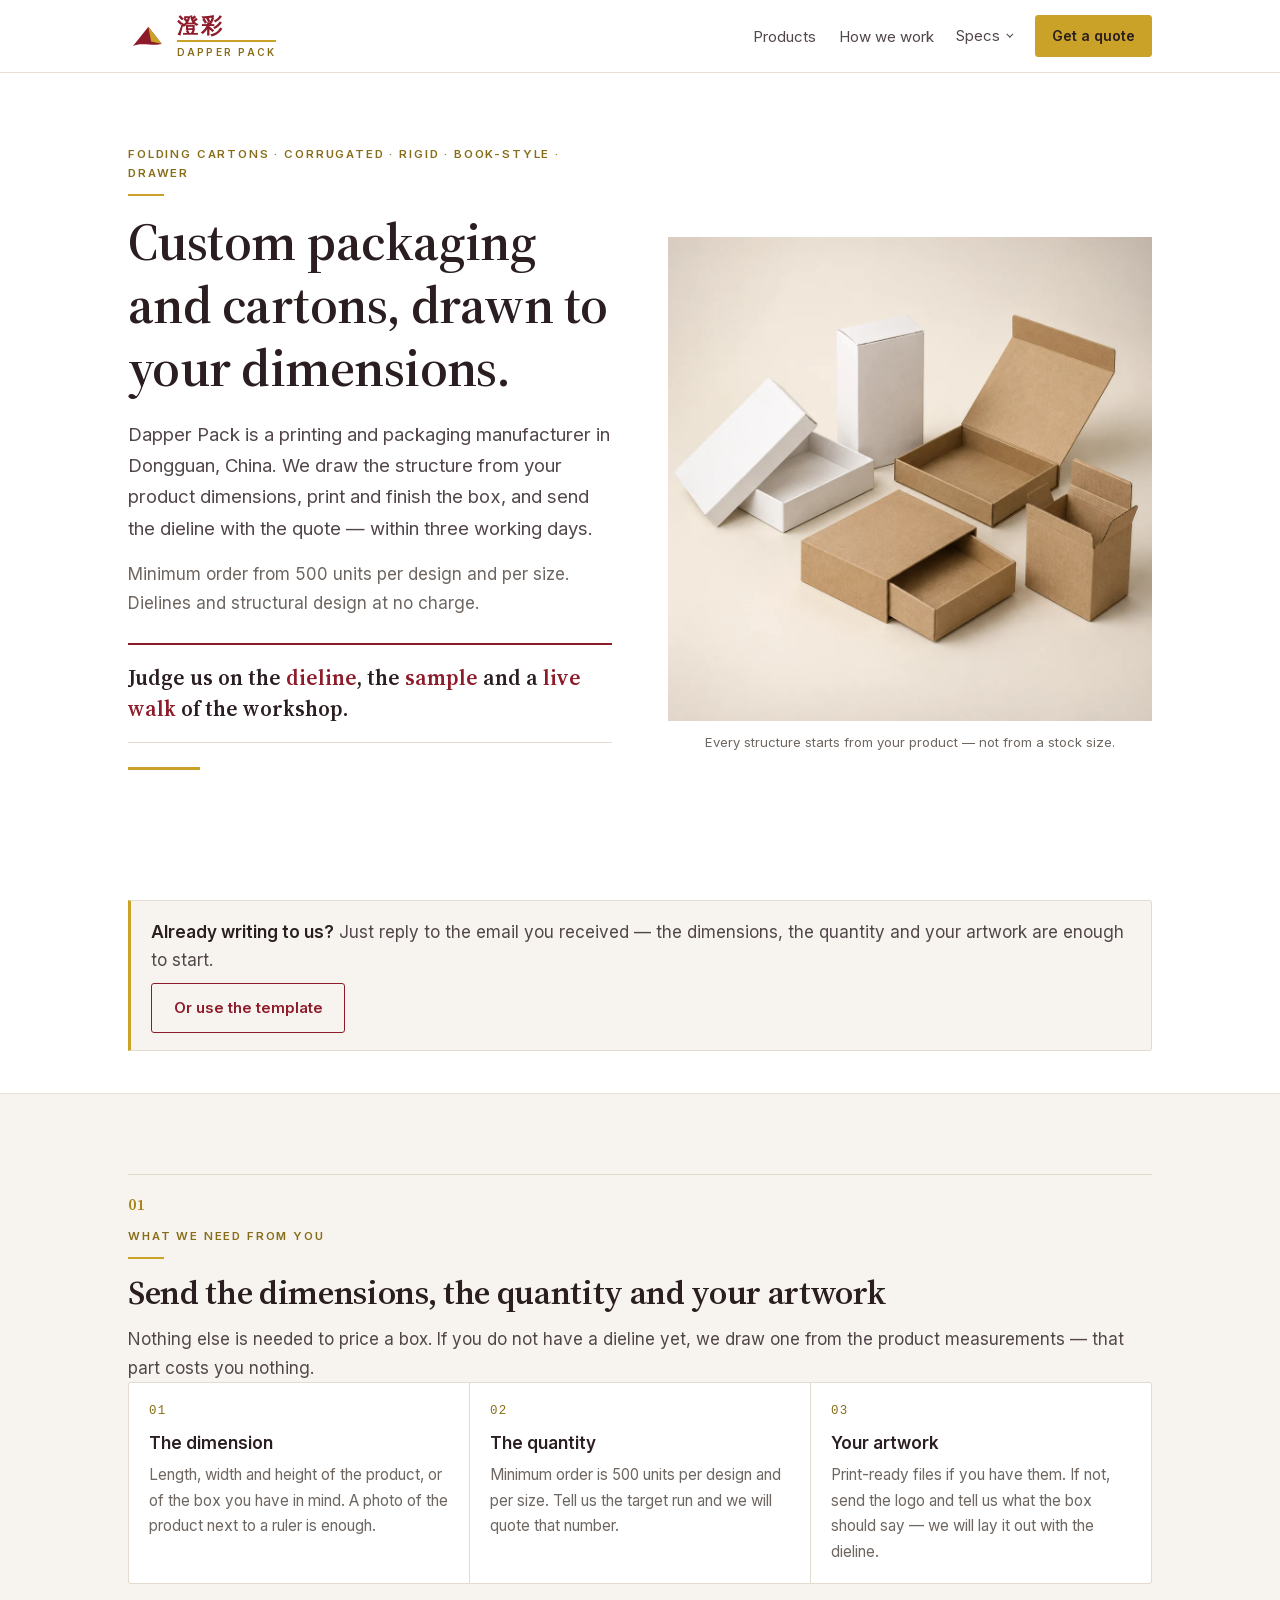
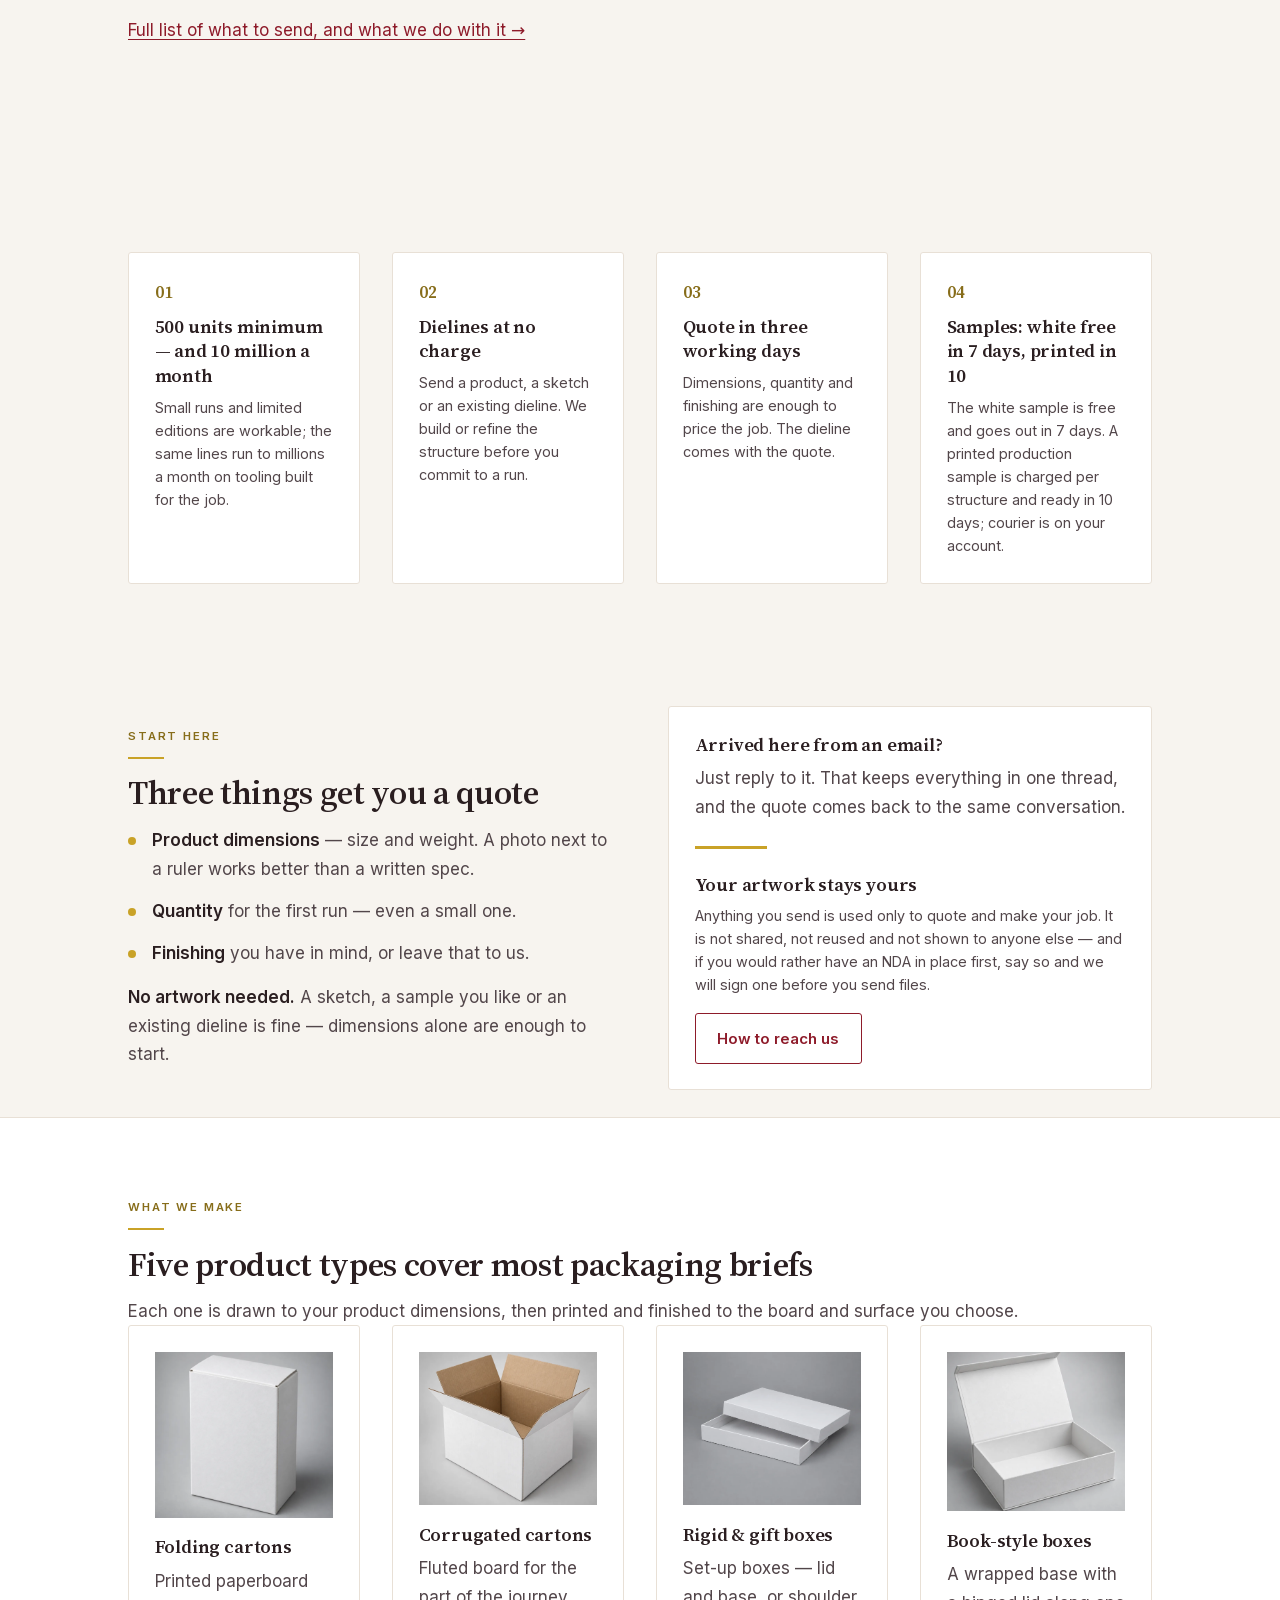
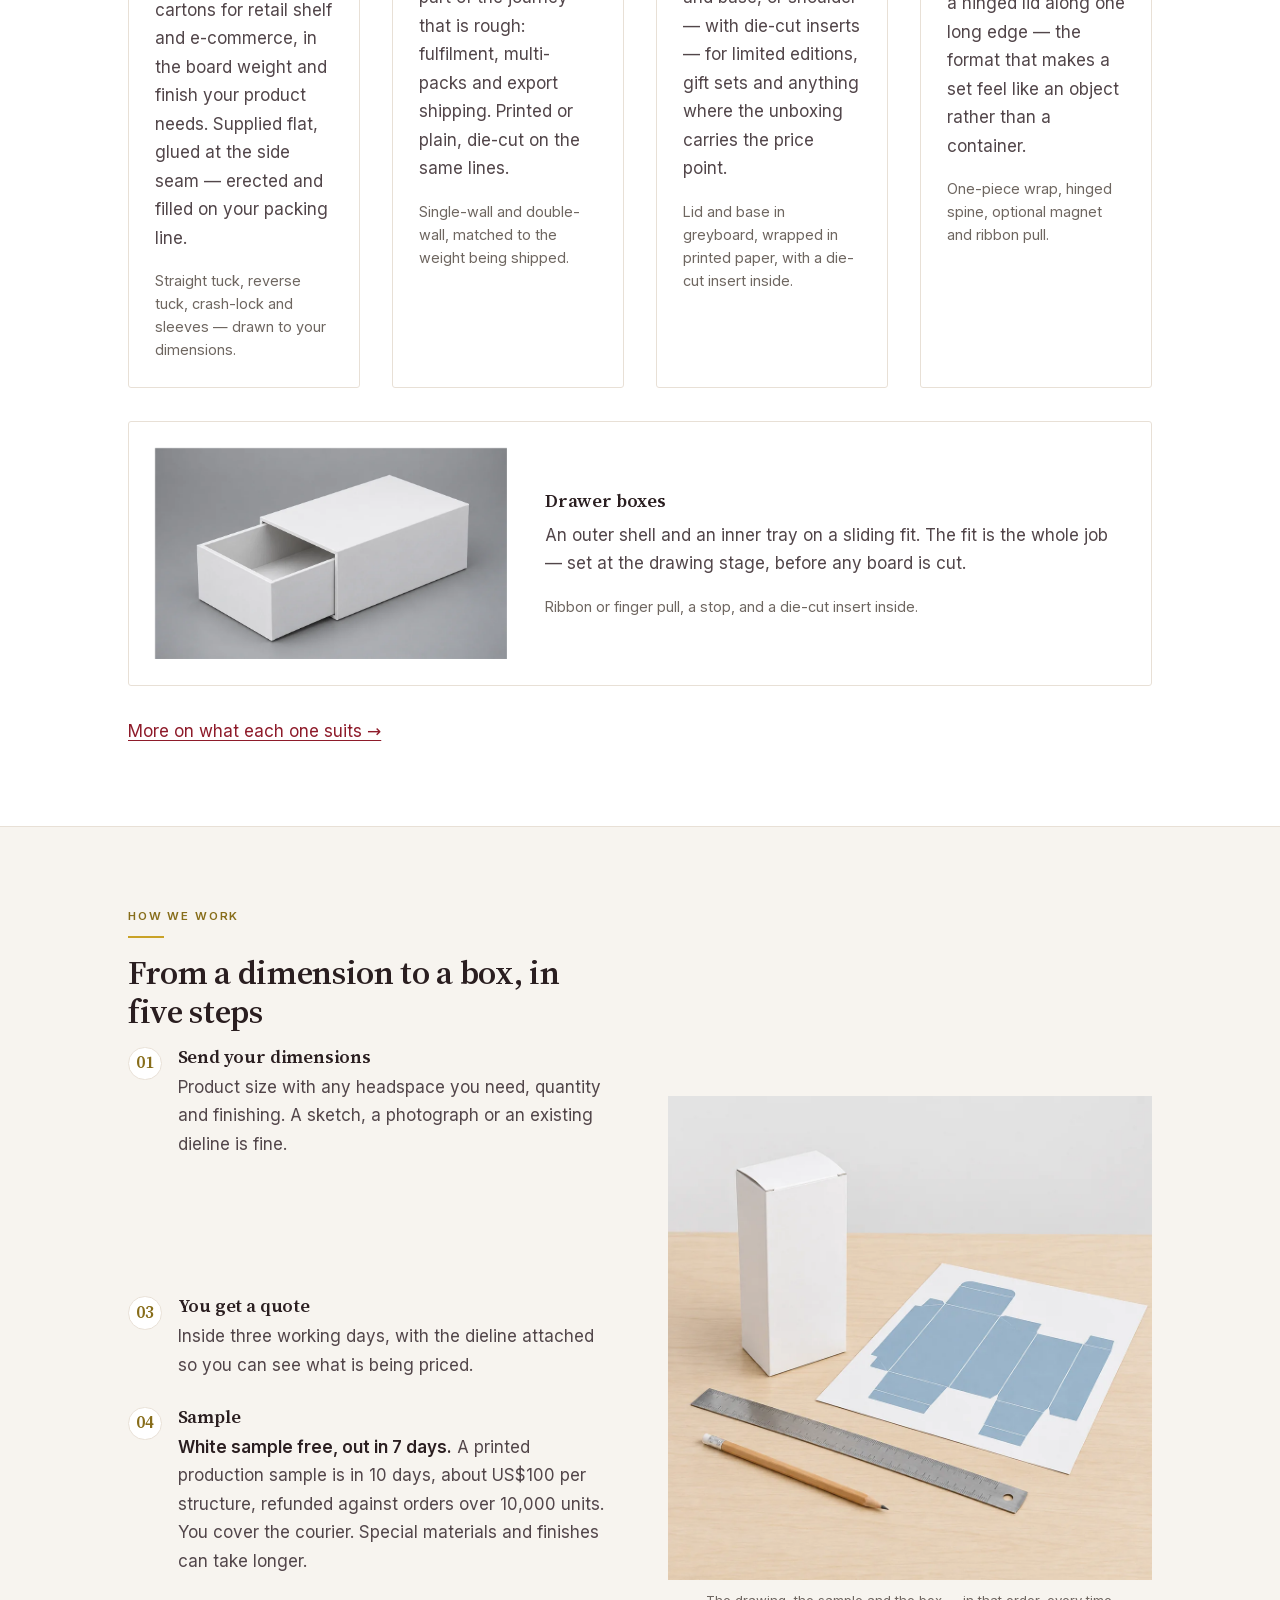
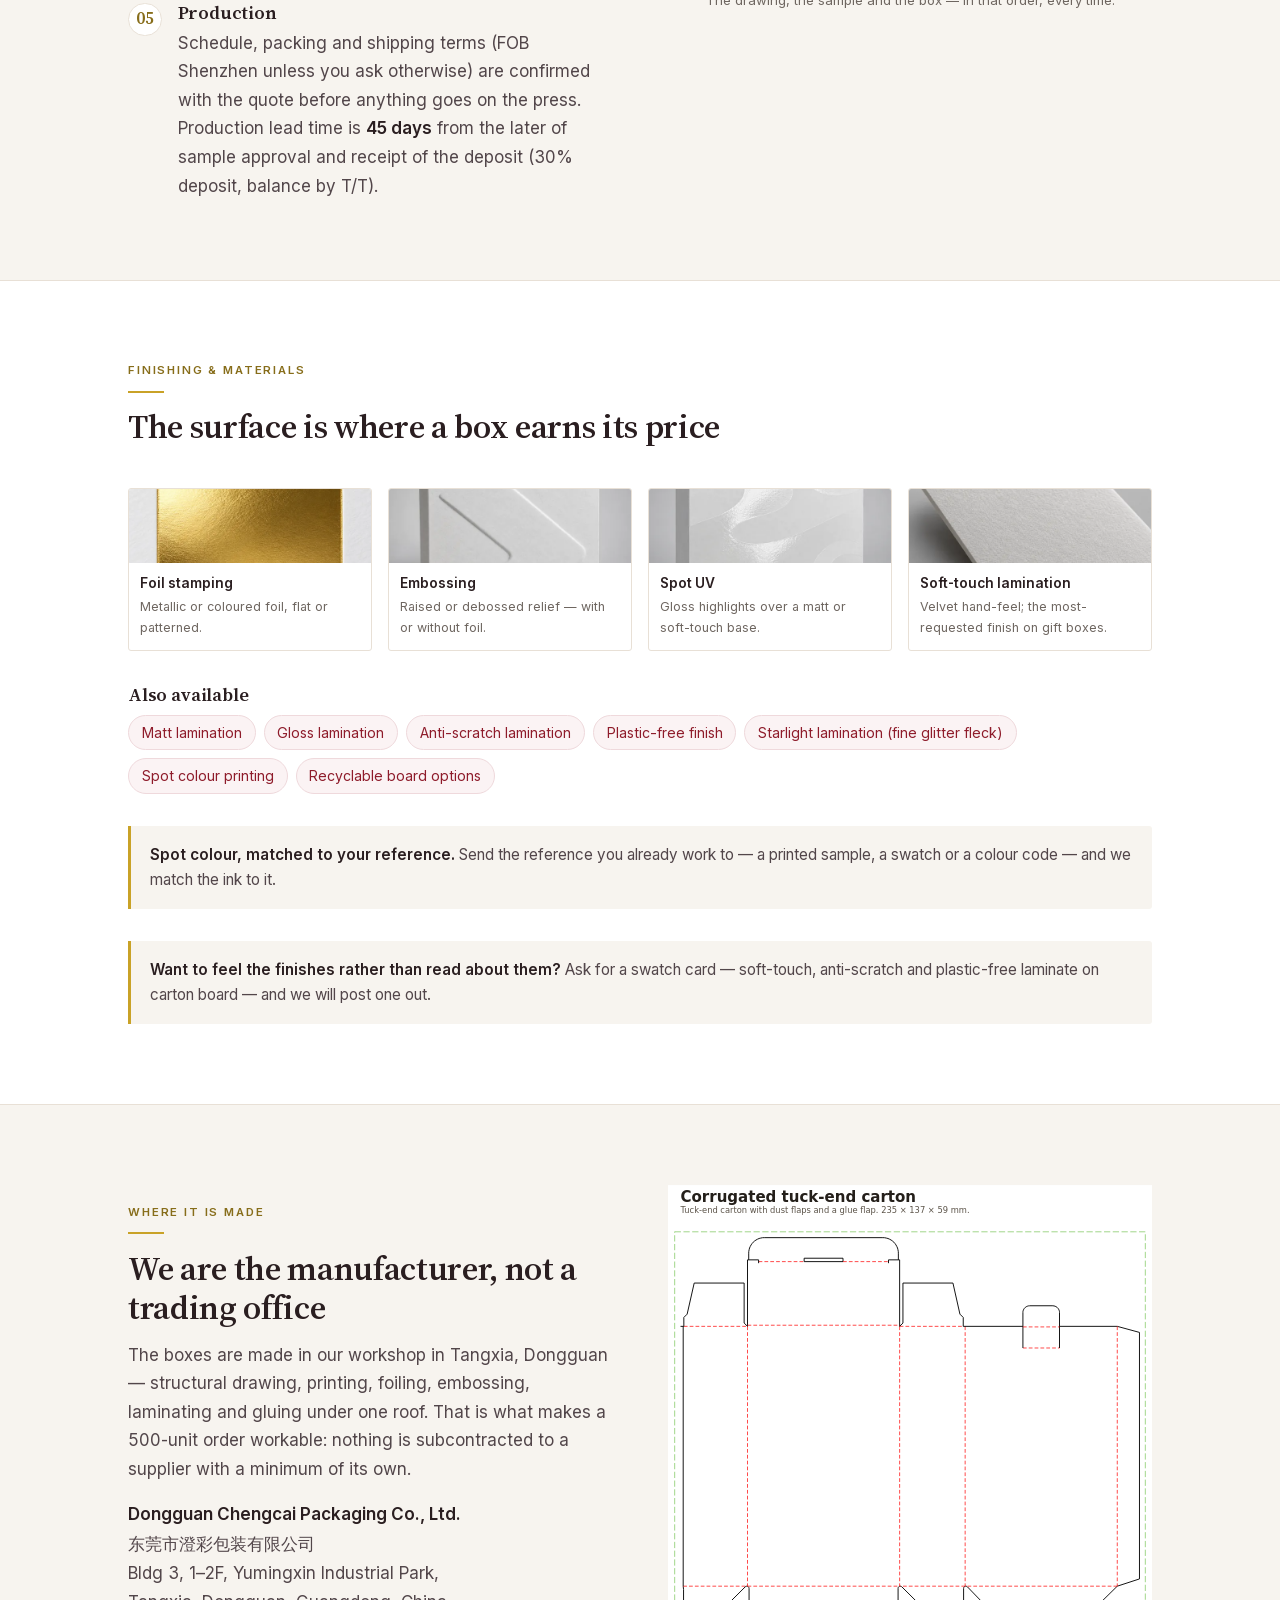
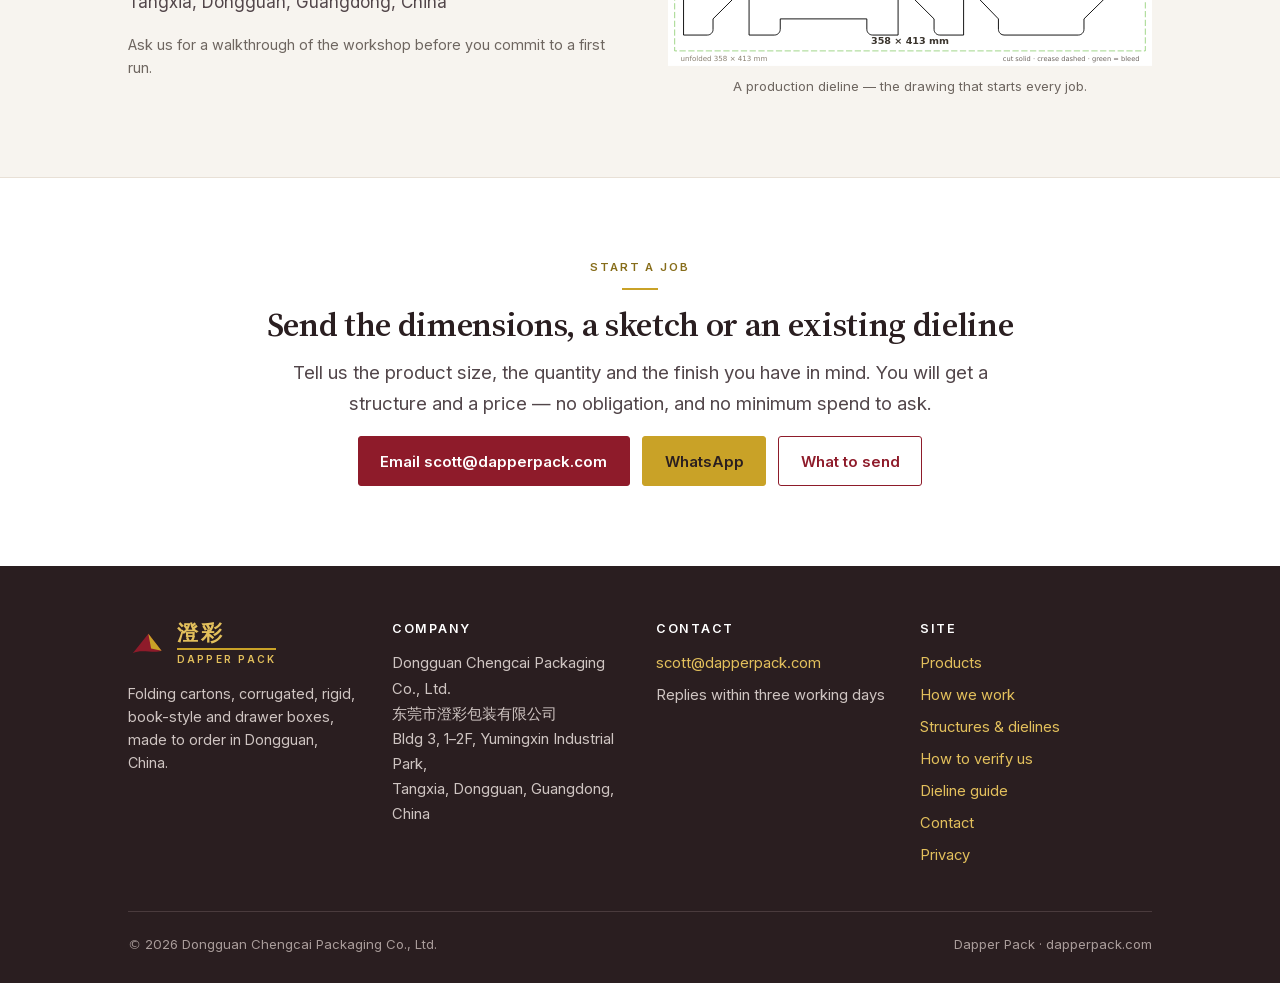
==== commit 042a4b93: "products: drawer box illustration replaced with the new catalogue render (empty tray a quarter out, " ====
--- a/index.html
+++ b/index.html
@@ -304,8 +304,8 @@
         </article>
 
         <article class="card card--wide">
-          <img src="assets/img/structure-drawer.webp?v=2a6bd87f32" width="1024" height="615" loading="lazy"
-               alt="Studio illustration of a drawer box with the tray pulled part of the way out of its sleeve. Illustration, not a specification.">
+          <img src="assets/img/structure-drawer.webp?v=e3af971605" width="1024" height="615" loading="lazy"
+               alt="Studio illustration of a two-piece drawer box with its empty tray pulled a quarter of the way out of the sleeve. Illustration, not a specification.">
           <div class="card__body">
             <h3>Drawer boxes</h3>
             <p>
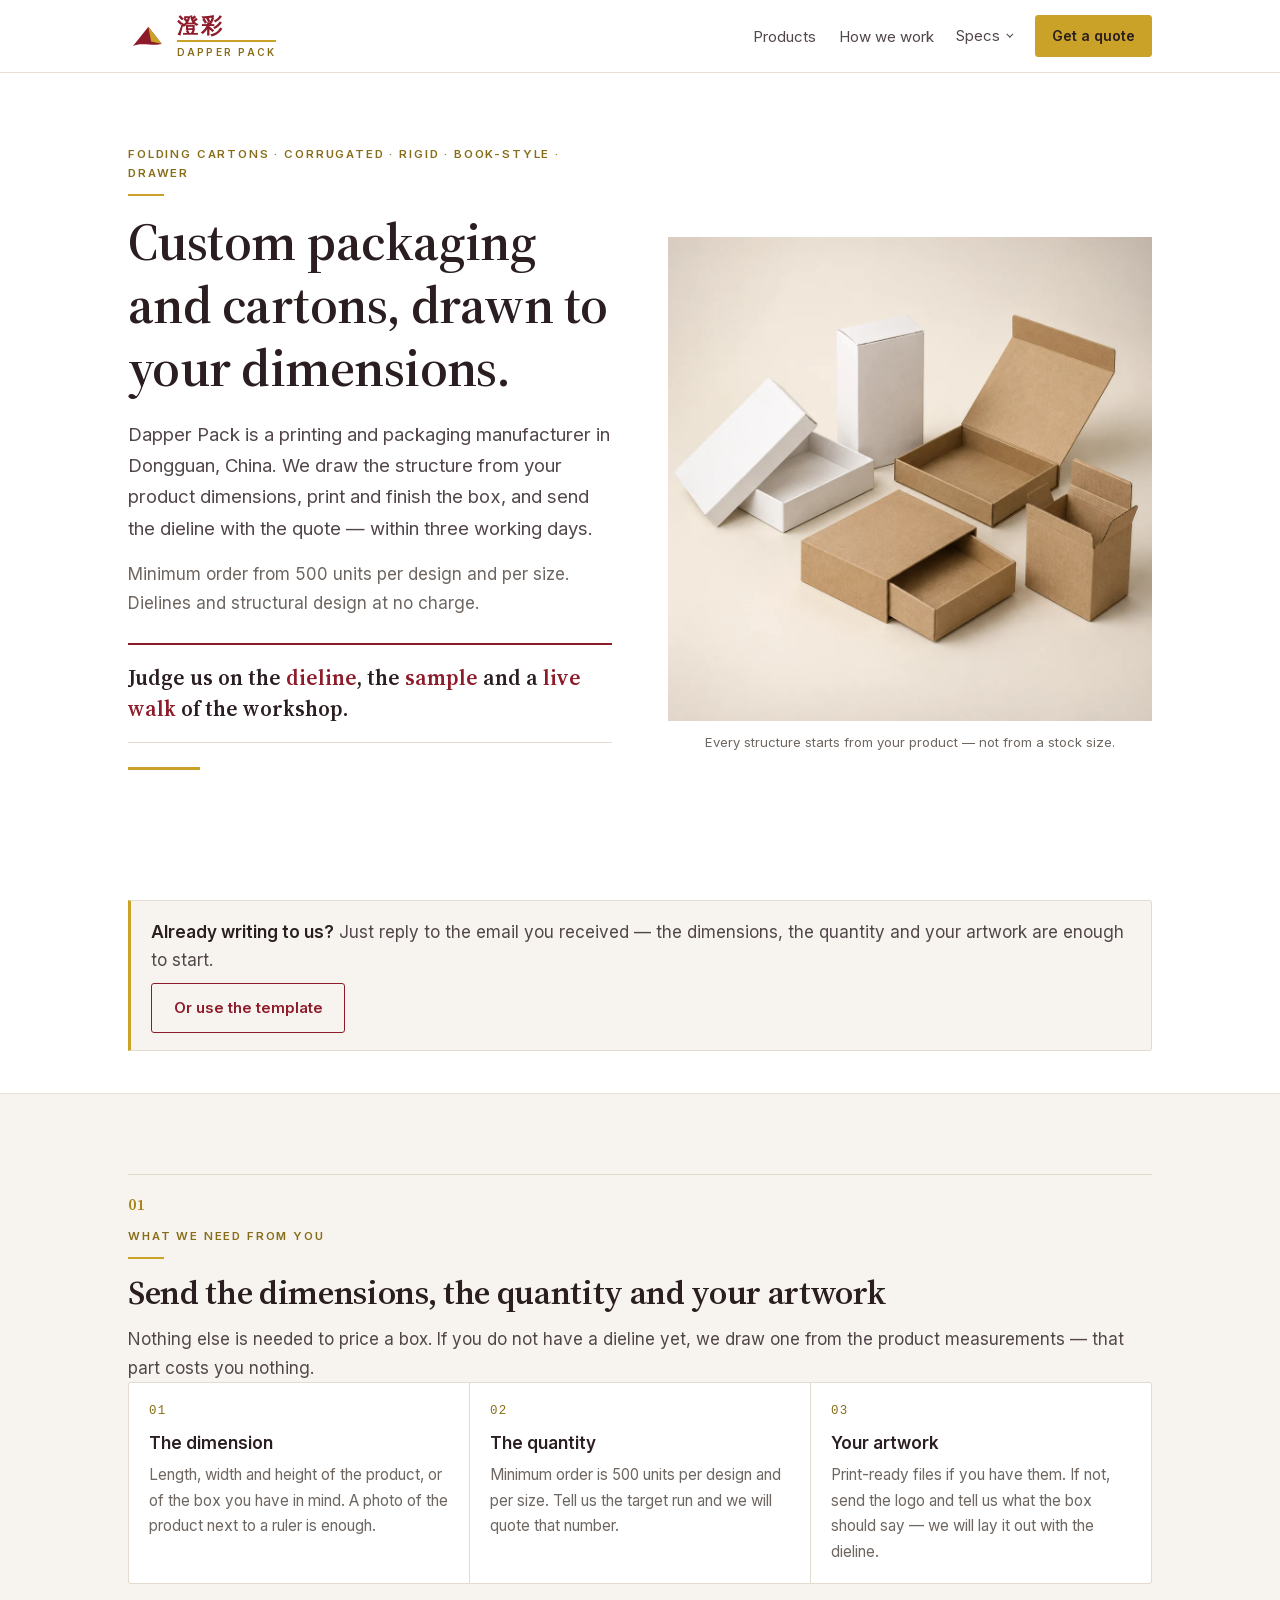
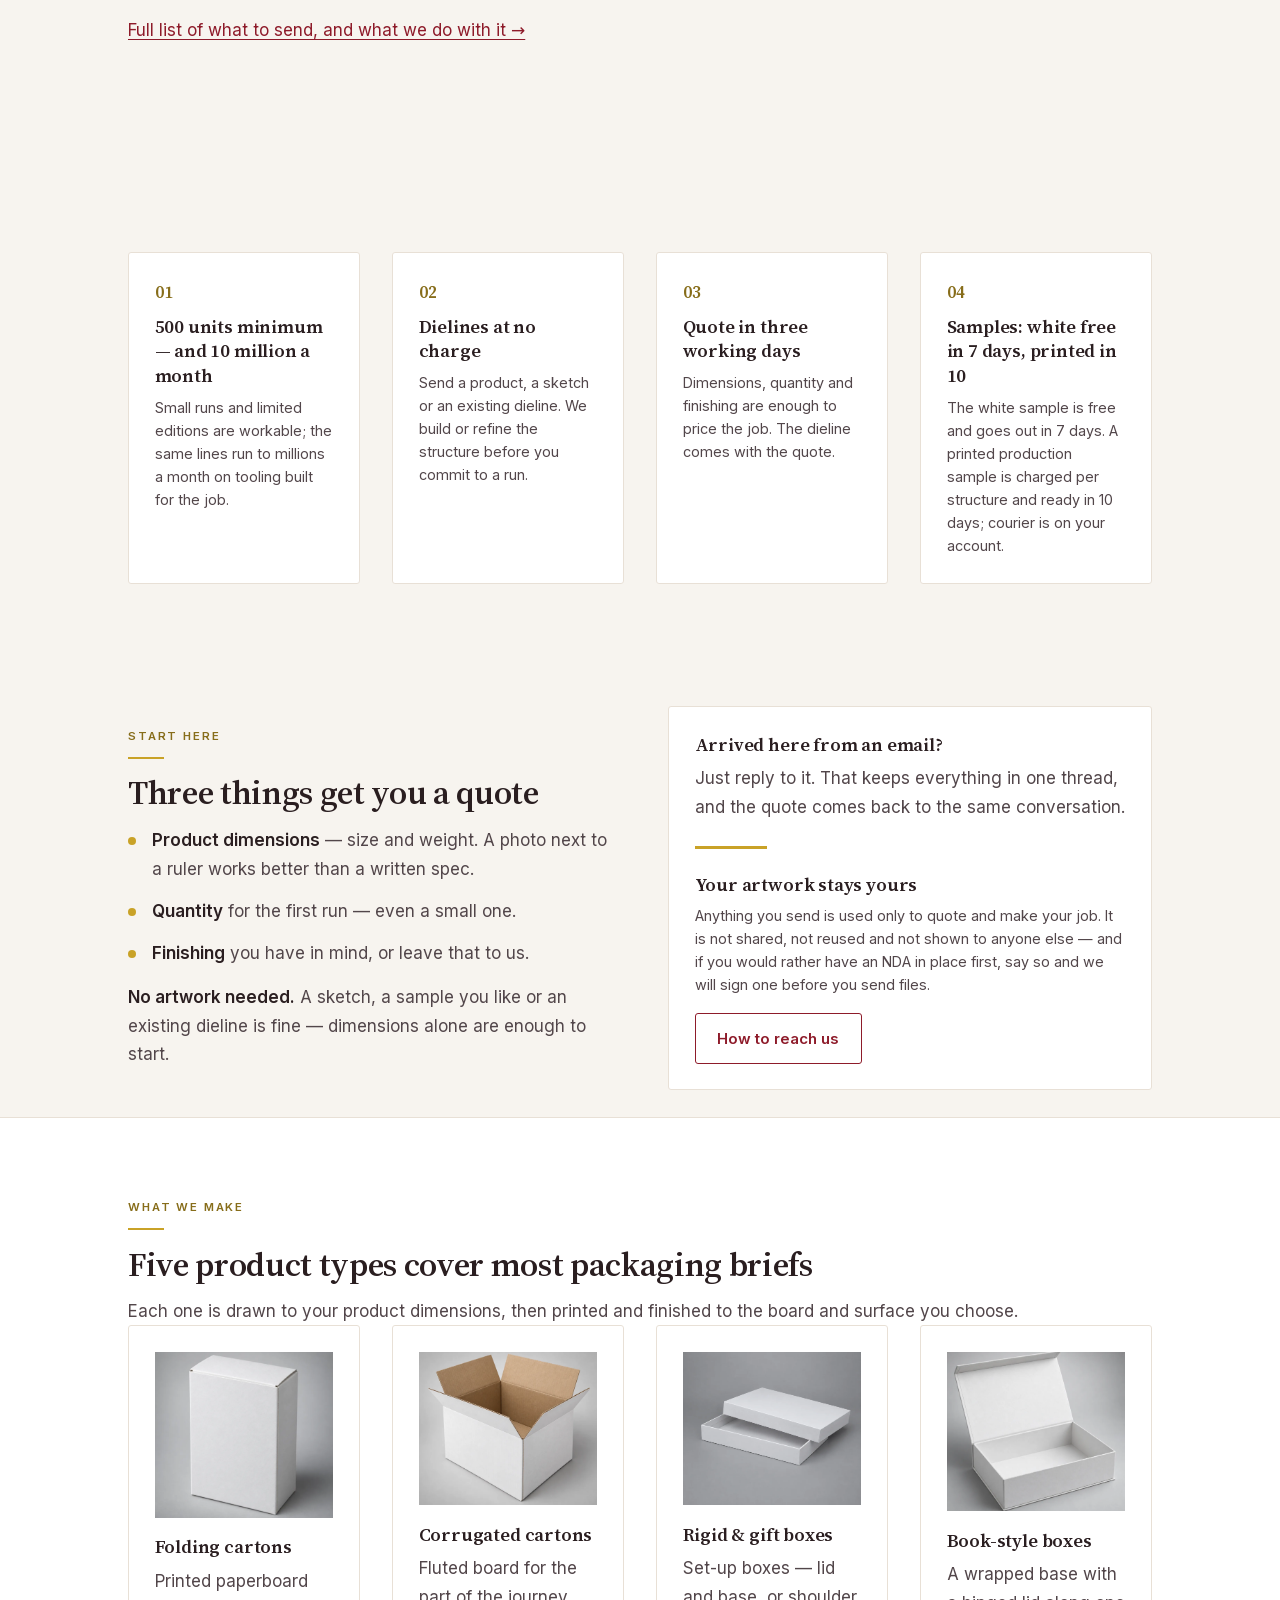
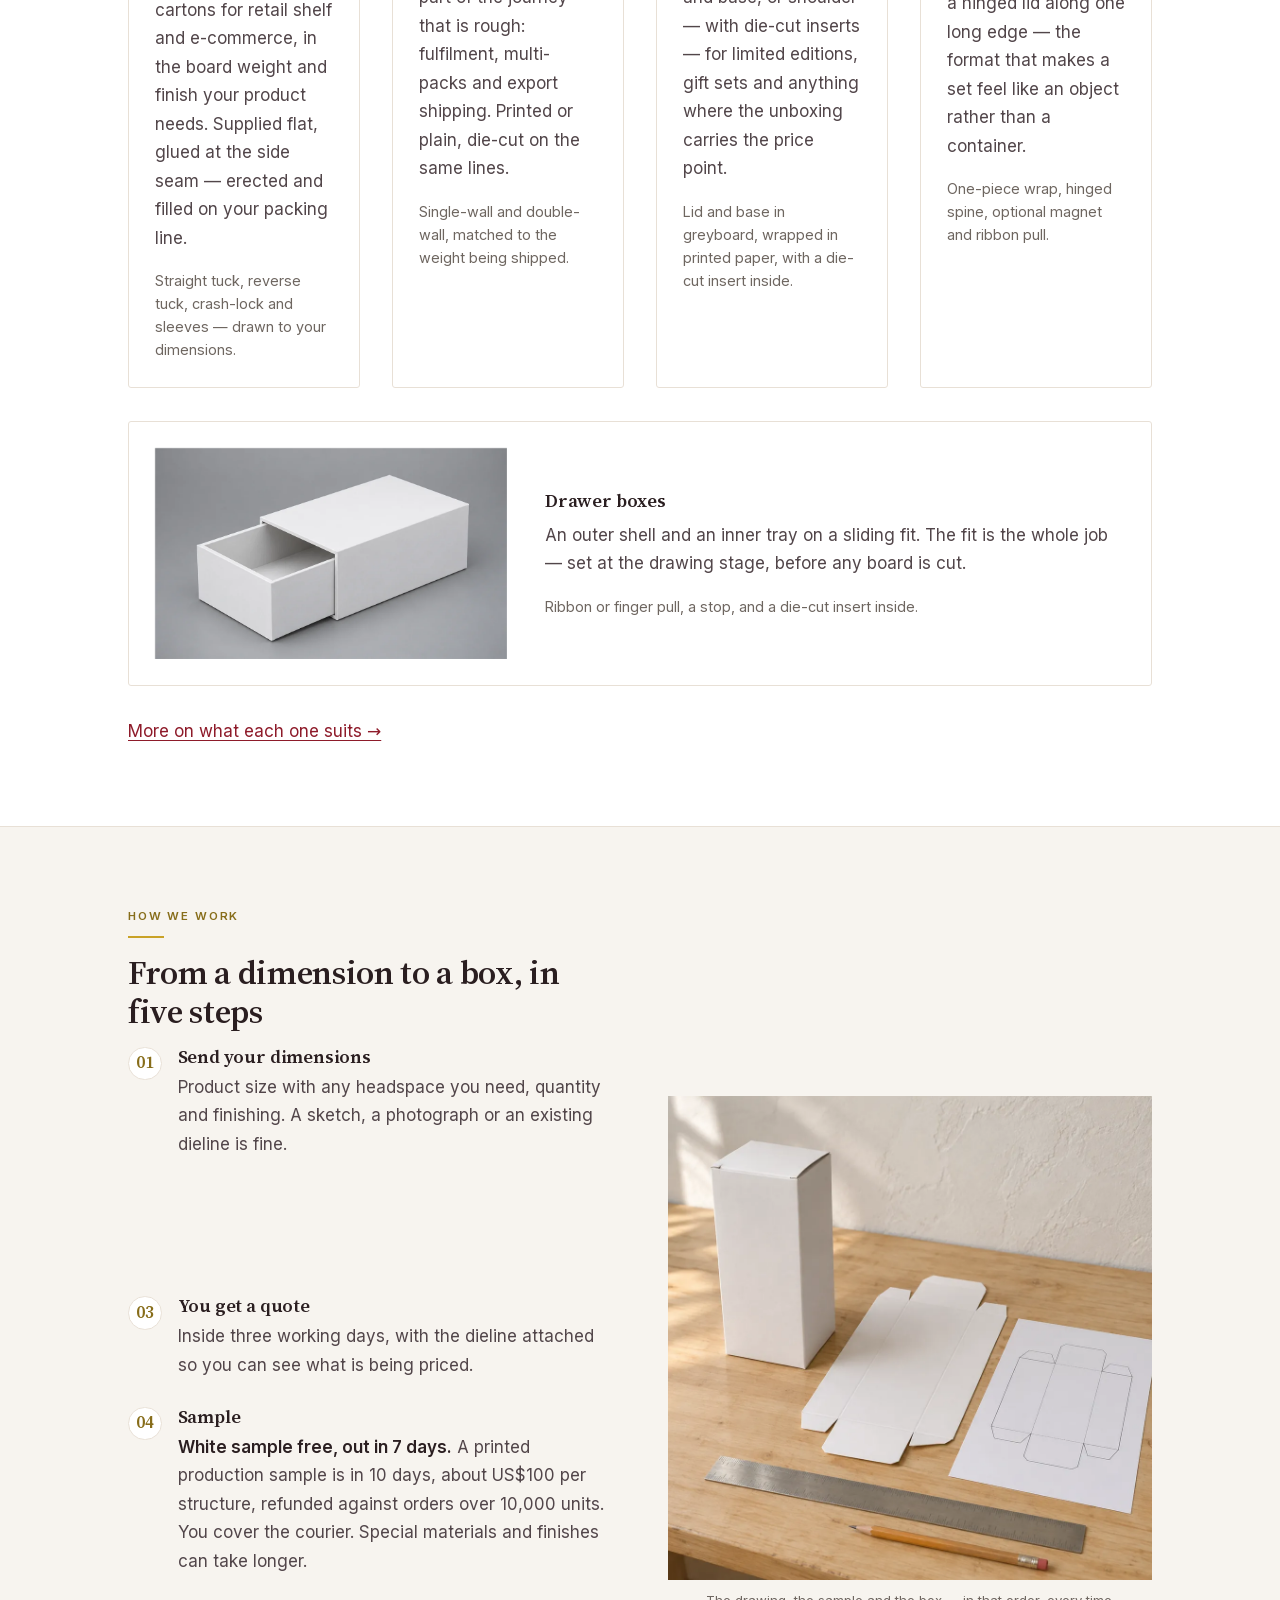
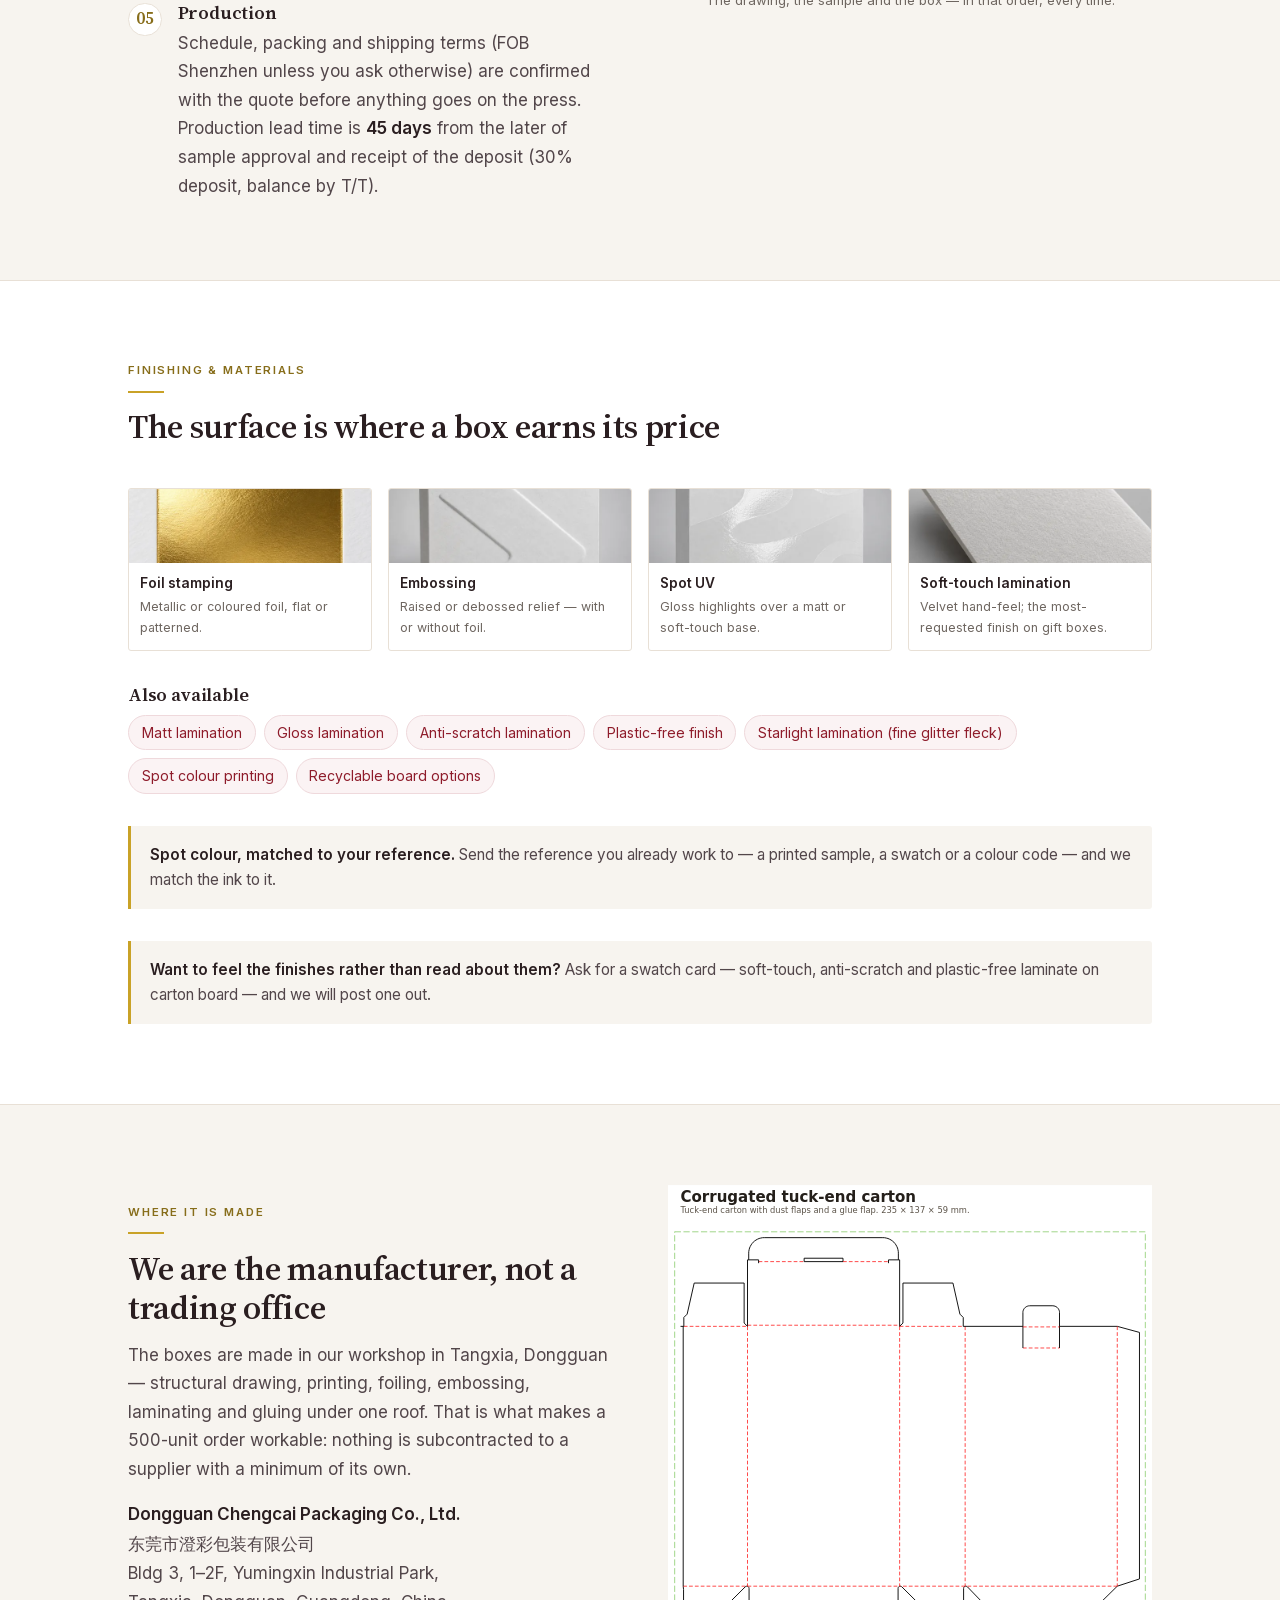
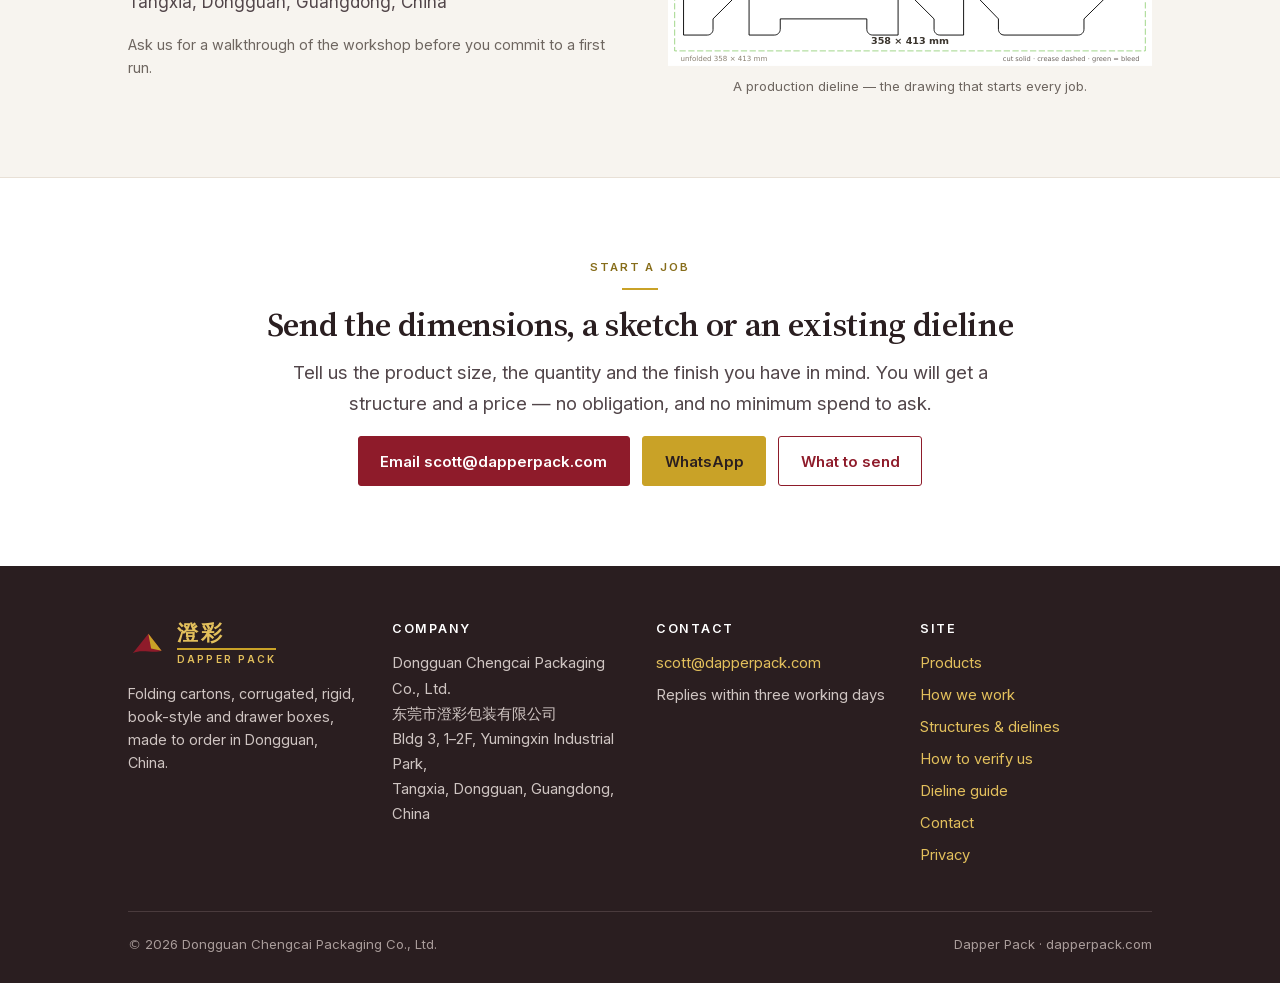
==== commit 1bac867e: "site(index): photoreal workbench photo replaces fake illustration (drawing -> blank -> box); alt upd" ====
--- a/index.html
+++ b/index.html
@@ -1,534 +1,534 @@
-<!doctype html>
-<html lang="en">
-<head>
-<meta charset="utf-8">
-<meta name="viewport" content="width=device-width, initial-scale=1">
-<title>Dapper Pack — folding cartons, corrugated &amp; rigid boxes</title>
-<meta name="description" content="Packaging manufacturer in Dongguan, China — folding cartons, corrugated, rigid, book-style and drawer boxes. From 500 units to 10 million a month.">
-<link rel="canonical" href="https://dapperpack.com/">
-<meta name="theme-color" content="#8E1B2A">
-<link rel="icon" href="favicon.svg" type="image/svg+xml">
-<link rel="preload" href="assets/fonts/source-serif-4-600-latin.woff2" as="font" type="font/woff2" crossorigin><link rel="stylesheet" href="assets/css/site.css?v=dcc30c4939">
-<script src="assets/js/motion.js?v=35ffd58e37" defer></script>
-<script src="assets/js/site.js?v=ac25dddff2" defer></script>
-
-<meta property="og:type" content="website">
-<meta property="og:site_name" content="Dapper Pack">
-<meta property="og:title" content="Dapper Pack — folding cartons, corrugated, rigid, book-style and drawer boxes, from 500 units to millions a month">
-<meta property="og:description" content="Five product types on one site in Tangxia, Dongguan — structural drawing, printing, foiling, die-cutting and box forming in-house. Quotes within three working days.">
-<meta property="og:url" content="https://dapperpack.com/">
-<meta property="og:image" content="https://dapperpack.com/assets/img/og-index.jpg">
-<meta name="twitter:card" content="summary_large_image">
-
-<script type="application/ld+json">
-{
-  "@context": "https://schema.org",
-  "@type": "Organization",
-  "name": "Dapper Pack",
-  "alternateName": "澄彩",
-  "legalName": "Dongguan Chengcai Packaging Co., Ltd.",
-  "url": "https://dapperpack.com/",
-  "logo": "https://dapperpack.com/assets/img/mark-square.svg",
-  "email": "scott@dapperpack.com",
-  "description": "Packaging manufacturer making folding cartons, corrugated cartons, rigid boxes, book-style and drawer boxes — from 500 units to millions a month.",
-  "address": {
-    "@type": "PostalAddress",
-    "streetAddress": "Bldg 3, 1–2F, Yumingxin Industrial Park, Tangxia",
-    "addressLocality": "Dongguan",
-    "addressRegion": "Guangdong",
-    "addressCountry": "CN"
-  },
-  "contactPoint": {
-    "@type": "ContactPoint",
-    "contactType": "sales",
-    "email": "scott@dapperpack.com",
-    "availableLanguage": ["en", "zh"]
-  }
-}
-</script>
-</head>
-<body>
-
-<a class="skip" href="#main">Skip to content</a>
-
-<header class="masthead">
-  <div class="wrap masthead__inner">
-    <a class="lockup" href="index.html" aria-label="Dapper Pack — home">
-      <svg class="lockup__mark" viewBox="-96 -90 192 148" aria-hidden="true" focusable="false">
-        <path class="mk-body" d="M -72 34 L 8 -66 L 76 22 C 36 38 -28 10 -72 34 Z"/>
-        <path class="mk-wing" d="M 8 -66 L 76 22 L 22 10 Z"/>
-      </svg>
-      <span class="lockup__text">
-        <span class="lockup__cn">澄彩</span>
-        <span class="lockup__rule"></span>
-        <span class="lockup__en">DAPPER PACK</span>
-      </span>
-    </a>
-
-    <button class="nav__toggle" type="button" aria-expanded="false" aria-controls="site-nav">
-      <span class="nav__toggle-bars" aria-hidden="true"></span>
-      <span class="visually-hidden">Menu</span>
-    </button>
-
-    <nav class="nav" id="site-nav" aria-label="Site">
-      <ul class="nav__list">
-        <li><a class="nav__link" href="products.html">Products</a></li>
-        <li><a class="nav__link" href="capabilities.html">How we work</a></li>
-        <li class="nav__group">
-          <details class="specmenu">
-            <summary class="nav__link specmenu__summary">Specs<span class="specmenu__caret" aria-hidden="true"></span></summary>
-            <ul class="specmenu__list">
-              <li><a class="specmenu__link" href="reference.html">Structures &amp; dielines</a></li>
-              <li><a class="specmenu__link" href="verify.html">How to verify us</a></li>
-              <li><a class="specmenu__link" href="dieline-guide.html">What to send</a></li>
-              <li><a class="specmenu__link" href="fact-sheet.html">One-page sheet</a></li>
-            </ul>
-          </details>
-        </li>
-      </ul>
-      <a class="btn btn--gold btn--sm" href="contact.html">Get a quote</a>
-    </nav>
-  </div>
-</header>
-
-<main id="main">
-
-  <div class="wrap">
-    <div class="hero">
-      <div class="hero__inner">
-        <div>
-          <p class="eyebrow">Folding cartons · Corrugated · Rigid · Book-style · Drawer</p>
-          <h1>Custom packaging and cartons, drawn to your dimensions.</h1>
-          <p class="lede">
-            Dapper Pack is a printing and packaging manufacturer in Dongguan, China.
-            We draw the structure from your product dimensions, print and finish the box,
-            and send the dieline with the quote — within three working days.
-          </p>
-          <p class="muted">
-            Minimum order from 500 units per design and per size. Dielines and structural design at no charge.
-          </p>
-          <p class="assertion">
-            Judge us on the <strong>dieline</strong>, the <strong>sample</strong> and a
-            <strong>live walk</strong> of the workshop.
-          </p>
-          <hr class="rule-gold">
-          <div class="btn-row">
-            <a class="btn" href="contact.html">Request a quote</a>
-            <a class="btn btn--ghost" href="products.html">See what we make</a>
-          </div>
-        </div>
-        <figure class="hero__figure">
-          <img src="assets/img/hero-structures.webp?v=5228253db1" width="1024" height="1024"
-               alt="Studio visualisation of five unprinted packaging structures in white and kraft board: a rigid lid-and-base box with the lid off, a tuck-end carton, a book-style box with its lid open, a drawer box with the tray out, and a corrugated case with the flaps up. Visualisation, not a photograph of a delivered job.">
-          <figcaption>Every structure starts from your product — not from a stock size.</figcaption>
-        </figure>
-      </div>
-    </div>
-  </div>
-
-  <div class="wrap">
-    <div class="replybar">
-      <p>
-        <strong>Already writing to us?</strong> Just reply to the email you received — the
-        dimensions, the quantity and your artwork are enough to start.
-      </p>
-      <a class="btn btn--ghost" href="contact.html">Or use the template</a>
-    </div>
-  </div>
-
-  <section class="section section--paper">
-    <div class="wrap numbered">
-      <div class="section__head">
-        <p class="eyebrow">What we need from you</p>
-        <h2>Send the dimensions, the quantity and your artwork</h2>
-        <p>
-          Nothing else is needed to price a box. If you do not have a dieline yet, we draw one
-          from the product measurements — that part costs you nothing.
-        </p>
-      </div>
-
-      <ul class="three">
-        <li>
-          <span class="three__num">01</span>
-          <span class="three__title">The dimension</span>
-          <p class="three__note">
-            Length, width and height of the product, or of the box you have in mind.
-            A photo of the product next to a ruler is enough.
-          </p>
-        </li>
-        <li>
-          <span class="three__num">02</span>
-          <span class="three__title">The quantity</span>
-          <p class="three__note">
-            Minimum order is 500 units per design and per size. Tell us the target run and we
-            will quote that number.
-          </p>
-        </li>
-        <li>
-          <span class="three__num">03</span>
-          <span class="three__title">Your artwork</span>
-          <p class="three__note">
-            Print-ready files if you have them. If not, send the logo and tell us what the box
-            should say — we will lay it out with the dieline.
-          </p>
-        </li>
-      </ul>
-
-      <p class="mt-2">
-        <a href="dieline-guide.html">Full list of what to send, and what we do with it &rarr;</a>
-      </p>
-    </div>
-  </section>
-
-  <section class="section section--paper">
-    <div class="wrap">
-      <div class="grid grid--4">
-        <div class="card">
-          <span class="card__num">01</span>
-          <h3><span data-count-to="500">500</span> units minimum — and 10 million a month</h3>
-          <p class="small">Small runs and limited editions are workable; the same lines run to
-            millions a month on tooling built for the job.</p>
-        </div>
-        <div class="card">
-          <span class="card__num">02</span>
-          <h3>Dielines at no charge</h3>
-          <p class="small">Send a product, a sketch or an existing dieline. We build or refine the structure before you commit to a run.</p>
-        </div>
-        <div class="card">
-          <span class="card__num">03</span>
-          <h3>Quote in three working days</h3>
-          <p class="small">Dimensions, quantity and finishing are enough to price the job. The dieline comes with the quote.</p>
-        </div>
-        <div class="card">
-          <span class="card__num">04</span>
-          <h3>Samples: white free in 7 days, printed in 10</h3>
-          <p class="small">The white sample is free and goes out in 7 days. A printed production sample is
-            charged per structure and ready in 10 days; courier is on your account.</p>
-        </div>
-      </div>
-    </div>
-  </section>
-
-  <section class="section section--paper section--tight">
-    <div class="wrap">
-      <div class="split">
-        <div>
-          <p class="eyebrow">Start here</p>
-          <h2>Three things get you a quote</h2>
-          <ul class="facts">
-            <li><strong>Product dimensions</strong> — size and weight. A photo next to a ruler
-                works better than a written spec.</li>
-            <li><strong>Quantity</strong> for the first run — even a small one.</li>
-            <li><strong>Finishing</strong> you have in mind, or leave that to us.</li>
-          </ul>
-          <p class="mt-1">
-            <strong>No artwork needed.</strong> A sketch, a sample you like or an existing dieline
-            is fine — dimensions alone are enough to start.
-          </p>
-        </div>
-        <div class="card">
-          <h3>Arrived here from an email?</h3>
-          <p>
-            Just reply to it. That keeps everything in one thread, and the quote comes back to the
-            same conversation.
-          </p>
-          <hr class="rule-gold">
-          <h3>Your artwork stays yours</h3>
-          <p class="small">
-            Anything you send is used only to quote and make your job. It is not shared, not
-            reused and not shown to anyone else — and if you would rather have an NDA in place
-            first, say so and we will sign one before you send files.
-          </p>
-          <div class="btn-row mt-1">
-            <a class="btn btn--ghost" href="contact.html">How to reach us</a>
-          </div>
-        </div>
-      </div>
-    </div>
-  </section>
-
-  <section class="section">
-    <div class="wrap">
-      <div class="section__head">
-        <p class="eyebrow">What we make</p>
-        <h2>Five product types cover most packaging briefs</h2>
-        <p>
-          Each one is drawn to your product dimensions, then printed and finished to the
-          board and surface you choose.
-        </p>
-      </div>
-
-      <div class="grid grid--5">
-        <article class="card">
-          <img src="assets/img/structure-folding-carton.webp?v=db8c4a5f09" width="1024" height="951" loading="lazy"
-               alt="Studio illustration of a straight tuck end folding carton. Illustration, not a specification.">
-          <h3 class="mt-1">Folding cartons</h3>
-          <p>
-            Printed paperboard cartons for retail shelf and e-commerce, in the board weight
-            and finish your product needs. Supplied flat, glued at the side seam — erected and filled on your packing line.
-          </p>
-          <p class="small muted">Straight tuck, reverse tuck, crash-lock and sleeves — drawn to your dimensions.</p>
-        </article>
-
-        <article class="card">
-          <img src="assets/img/structure-corrugated.webp?v=7353bea947" width="1024" height="879" loading="lazy"
-               alt="Studio illustration of a crash-lock bottom folding carton. Illustration, not a specification.">
-          <h3 class="mt-1">Corrugated cartons</h3>
-          <p>
-            Fluted board for the part of the journey that is rough: fulfilment, multi-packs
-            and export shipping. Printed or plain, die-cut on the same lines.
-          </p>
-          <p class="small muted">Single-wall and double-wall, matched to the weight being shipped.</p>
-        </article>
-
-        <article class="card">
-          <img src="assets/img/structure-rigid.webp?v=5f0988f3aa" width="1024" height="879" loading="lazy"
-               alt="Studio illustration of a rigid lid-and-base box with the lid resting ajar on the base, both plain unprinted white. Illustration, not a specification.">
-          <h3 class="mt-1">Rigid &amp; gift boxes</h3>
-          <p>
-            Set-up boxes — lid and base, or shoulder — with die-cut inserts — for limited editions, gift sets and
-            anything where the unboxing carries the price point.
-          </p>
-          <p class="small muted">Lid and base in greyboard, wrapped in printed paper, with a die-cut insert inside.</p>
-        </article>
-
-        <article class="card">
-          <img src="assets/img/structure-bookstyle.webp?v=f141f0c44b" width="1024" height="913" loading="lazy"
-               alt="Studio illustration of a book-style box with the magnetic flap open. Illustration, not a specification.">
-          <h3 class="mt-1">Book-style boxes</h3>
-          <p>
-            A wrapped base with a hinged lid along one long edge — the format that makes a set
-            feel like an object rather than a container.
-          </p>
-          <p class="small muted">One-piece wrap, hinged spine, optional magnet and ribbon pull.</p>
-        </article>
-
-        <article class="card card--wide">
-          <img src="assets/img/structure-drawer.webp?v=e3af971605" width="1024" height="615" loading="lazy"
-               alt="Studio illustration of a two-piece drawer box with its empty tray pulled a quarter of the way out of the sleeve. Illustration, not a specification.">
-          <div class="card__body">
-            <h3>Drawer boxes</h3>
-            <p>
-              An outer shell and an inner tray on a sliding fit. The fit is the whole job — set at
-              the drawing stage, before any board is cut.
-            </p>
-            <p class="small muted">Ribbon or finger pull, a stop, and a die-cut insert inside.</p>
-          </div>
-        </article>
-      </div>
-
-      <p class="mt-2"><a href="products.html">More on what each one suits &rarr;</a></p>
-    </div>
-  </section>
-
-  <section class="section section--paper">
-    <div class="wrap">
-      <div class="split">
-        <div>
-          <p class="eyebrow">How we work</p>
-          <h2>From a dimension to a box, in five steps</h2>
-          <ol class="steps">
-            <li>
-              <h3>Send your dimensions</h3>
-              <p>Product size with any headspace you need, quantity and finishing. A sketch, a
-                 photograph or an existing dieline is fine.</p>
-            </li>
-            <li>
-              <h3>We draw the dieline</h3>
-              <p>Structural drawing included, so the fit is checked before artwork and tooling.</p>
-            </li>
-            <li>
-              <h3>You get a quote</h3>
-              <p>Inside three working days, with the dieline attached so you can see what is being priced.</p>
-            </li>
-            <li>
-              <h3>Sample</h3>
-              <p><strong>White sample free, out in 7 days.</strong> A printed production sample is
-                in 10 days, about US$100 per structure, refunded against orders over 10,000 units. You
-                cover the courier. Special materials and
-                 finishes can take longer.</p>
-            </li>
-            <li>
-              <h3>Production</h3>
-              <p>Schedule, packing and shipping terms (FOB Shenzhen unless you ask otherwise) are
-                 confirmed with the quote before anything
-                 goes on the press. Production lead time is <strong>45 days</strong> from the later of sample approval and
-                 receipt of the deposit (30% deposit, balance by T/T).</p>
-            </li>
-          </ol>
-        </div>
-        <figure class="hero__figure">
-          <img src="assets/img/steps-workbench.webp?v=5d00dc8440" width="1024" height="1024" loading="lazy"
-               alt="Studio illustration of a white sample carton standing on a workbench beside a folded carton dieline, with a steel ruler and a pencil. Illustration, not a specification.">
-          <figcaption>The drawing, the sample and the box — in that order, every time.</figcaption>
-        </figure>
-      </div>
-    </div>
-  </section>
-
-  <section class="section">
-    <div class="wrap">
-      <div class="section__head">
-        <p class="eyebrow">Finishing &amp; materials</p>
-        <h2>The surface is where a box earns its price</h2>
-        <p>
-          Ask for any of these on the quote; we will tell you what suits the artwork, the board
-          and the run size.
-        </p>
-      </div>
-
-      <ul class="swatches">
-        <li class="swatch">
-          <img class="swatch__chip" src="assets/img/finish-foil.webp?v=4811f6a6d2" width="600" height="450" loading="lazy"
-               alt="Macro illustration: a crisp-edged gold foil block stamped on unprinted white board.">
-          <div class="swatch__name">Foil stamping</div>
-          <div class="swatch__note">Metallic or coloured foil, flat or patterned.</div>
-        </li>
-        <li class="swatch">
-          <img class="swatch__chip" src="assets/img/finish-emboss.webp?v=c0cf7e1af3" width="600" height="450" loading="lazy"
-               alt="Macro illustration: a blind-embossed shape in unprinted white board, lit from a low angle.">
-          <div class="swatch__name">Embossing</div>
-          <div class="swatch__note">Raised or debossed relief — with or without foil.</div>
-        </li>
-        <li class="swatch">
-          <img class="swatch__chip" src="assets/img/finish-spotuv.webp?v=6fcf4749b5" width="600" height="450" loading="lazy"
-               alt="Macro illustration: a gloss spot-UV pattern catching the light over a matt white board.">
-          <div class="swatch__name">Spot UV</div>
-          <div class="swatch__note">Gloss highlights over a matt or soft-touch base.</div>
-        </li>
-        <li class="swatch">
-          <img class="swatch__chip" src="assets/img/finish-softtouch.webp?v=3f844564de" width="600" height="450" loading="lazy"
-               alt="Macro illustration: the velvet surface of soft-touch lamination on unprinted white board.">
-          <div class="swatch__name">Soft-touch lamination</div>
-          <div class="swatch__note">Velvet hand-feel; the most-requested finish on gift boxes.</div>
-        </li>
-      </ul>
-
-      <h3 class="mt-2">Also available</h3>
-      <ul class="pills">
-        <li>Matt lamination</li>
-        <li>Gloss lamination</li>
-        <li>Anti-scratch lamination</li>
-        <li>Plastic-free finish</li>
-        <li>Starlight lamination (fine glitter fleck)</li>
-        <li>Spot colour printing</li>
-        <li>Recyclable board options</li>
-      </ul>
-
-      <div class="note mt-2">
-        <strong>Spot colour, matched to your reference.</strong>
-        Send the reference you already work to — a printed sample, a swatch or a colour code —
-        and we match the ink to it.
-      </div>
-
-      <div class="note mt-2">
-        <strong>Want to feel the finishes rather than read about them?</strong>
-        Ask for a swatch card — soft-touch, anti-scratch and plastic-free laminate on carton
-        board — and we will post one out.
-      </div>
-    </div>
-  </section>
-
-  <section class="section section--paper">
-    <div class="wrap">
-      <div class="split">
-        <div>
-          <p class="eyebrow">Where it is made</p>
-          <h2>We are the manufacturer, not a trading office</h2>
-          <p>
-            The boxes are made in our workshop in Tangxia, Dongguan — structural drawing,
-            printing, foiling, embossing, laminating and gluing under one roof. That is what makes
-            a 500-unit order workable: nothing is subcontracted to a supplier with a minimum of its own.
-          </p>
-          <address class="mt-1">
-            <strong>Dongguan Chengcai Packaging Co., Ltd.</strong><br>
-            东莞市澄彩包装有限公司<br>
-            Bldg 3, 1–2F, Yumingxin Industrial Park,<br>
-            Tangxia, Dongguan, Guangdong, China
-          </address>
-          <p class="small muted mt-1">
-            Ask us for a walkthrough of the workshop before you commit to a first run.
-          </p>
-        </div>
-        <figure class="hero__figure">
-          <a class="dieline-zoom" href="assets/img/dieline-corrugated.svg?v=fe2ec46b6c" target="_blank" rel="noopener" title="Open the dieline at full size"><img src="assets/img/dieline-corrugated.svg?v=fe2ec46b6c" width="1160" height="1153" loading="lazy"
-               alt="Production dieline of a corrugated tuck-end carton, 358 × 413 mm unfolded: black solid cut lines, red dashed creases, green dashed bleed frame."></a>
-          <figcaption>A production dieline — the drawing that starts every job.</figcaption>
-        </figure>
-      </div>
-    </div>
-  </section>
-
-  <section class="section">
-    <div class="wrap center">
-      <p class="eyebrow">Start a job</p>
-      <h2>Send the dimensions, a sketch or an existing dieline</h2>
-      <p class="lede lede--center">
-        Tell us the product size, the quantity and the finish you have in mind. You will get a
-        structure and a price — no obligation, and no minimum spend to ask.
-      </p>
-      <div class="btn-row btn-row--center">
-        <a class="btn" href="mailto:scott@dapperpack.com?subject=Quote%20request%20%E2%80%94%20packaging">Email scott@dapperpack.com</a>
-        <a class="btn btn--gold" href="https://wa.me/8613510030955?text=Hello%20Dapper%20Pack">WhatsApp</a>
-        <a class="btn btn--ghost" href="dieline-guide.html">What to send</a>
-      </div>
-    </div>
-  </section>
-
-</main>
-
-<footer class="footer">
-  <div class="wrap">
-    <div class="footer__grid">
-      <div>
-        <span class="lockup lockup--reverse">
-          <svg class="lockup__mark" viewBox="-96 -90 192 148" aria-hidden="true" focusable="false">
-            <path class="mk-body" d="M -72 34 L 8 -66 L 76 22 C 36 38 -28 10 -72 34 Z"/>
-            <path class="mk-wing" d="M 8 -66 L 76 22 L 22 10 Z"/>
-          </svg>
-          <span class="lockup__text">
-            <span class="lockup__cn">澄彩</span>
-            <span class="lockup__rule"></span>
-            <span class="lockup__en">DAPPER PACK</span>
-          </span>
-        </span>
-        <p class="small mt-1">Folding cartons, corrugated, rigid, book-style and drawer boxes, made to order in Dongguan, China.</p>
-      </div>
-      <div>
-        <h4>Company</h4>
-        <address>
-          Dongguan Chengcai Packaging Co., Ltd.<br>
-          东莞市澄彩包装有限公司<br>
-          Bldg 3, 1–2F, Yumingxin Industrial Park,<br>
-          Tangxia, Dongguan, Guangdong, China
-        </address>
-      </div>
-      <div>
-        <h4>Contact</h4>
-        <ul>
-          <li><a href="mailto:scott@dapperpack.com">scott@dapperpack.com</a></li>
-          <li>Replies within three working days</li>
-        </ul>
-      </div>
-      <div>
-        <h4>Site</h4>
-        <ul>
-          <li><a href="products.html">Products</a></li>
-          <li><a href="capabilities.html">How we work</a></li>
-          <li><a href="reference.html">Structures &amp; dielines</a></li>
-          <li><a href="verify.html">How to verify us</a></li>
-          <li><a href="dieline-guide.html">Dieline guide</a></li>
-          <li><a href="contact.html">Contact</a></li>
-          <li><a href="privacy.html">Privacy</a></li>
-        </ul>
-      </div>
-    </div>
-    <div class="footer__legal">
-      <span>&copy; <span data-year>2026</span> Dongguan Chengcai Packaging Co., Ltd.</span>
-      <span>Dapper Pack &middot; dapperpack.com</span>
-    </div>
-  </div>
-</footer>
-
-</body>
-</html>
+<!doctype html>
+<html lang="en">
+<head>
+<meta charset="utf-8">
+<meta name="viewport" content="width=device-width, initial-scale=1">
+<title>Dapper Pack — folding cartons, corrugated &amp; rigid boxes</title>
+<meta name="description" content="Packaging manufacturer in Dongguan, China — folding cartons, corrugated, rigid, book-style and drawer boxes. From 500 units to 10 million a month.">
+<link rel="canonical" href="https://dapperpack.com/">
+<meta name="theme-color" content="#8E1B2A">
+<link rel="icon" href="favicon.svg" type="image/svg+xml">
+<link rel="preload" href="assets/fonts/source-serif-4-600-latin.woff2" as="font" type="font/woff2" crossorigin><link rel="stylesheet" href="assets/css/site.css?v=dcc30c4939">
+<script src="assets/js/motion.js?v=35ffd58e37" defer></script>
+<script src="assets/js/site.js?v=ac25dddff2" defer></script>
+
+<meta property="og:type" content="website">
+<meta property="og:site_name" content="Dapper Pack">
+<meta property="og:title" content="Dapper Pack — folding cartons, corrugated, rigid, book-style and drawer boxes, from 500 units to millions a month">
+<meta property="og:description" content="Five product types on one site in Tangxia, Dongguan — structural drawing, printing, foiling, die-cutting and box forming in-house. Quotes within three working days.">
+<meta property="og:url" content="https://dapperpack.com/">
+<meta property="og:image" content="https://dapperpack.com/assets/img/og-index.jpg">
+<meta name="twitter:card" content="summary_large_image">
+
+<script type="application/ld+json">
+{
+  "@context": "https://schema.org",
+  "@type": "Organization",
+  "name": "Dapper Pack",
+  "alternateName": "澄彩",
+  "legalName": "Dongguan Chengcai Packaging Co., Ltd.",
+  "url": "https://dapperpack.com/",
+  "logo": "https://dapperpack.com/assets/img/mark-square.svg",
+  "email": "scott@dapperpack.com",
+  "description": "Packaging manufacturer making folding cartons, corrugated cartons, rigid boxes, book-style and drawer boxes — from 500 units to millions a month.",
+  "address": {
+    "@type": "PostalAddress",
+    "streetAddress": "Bldg 3, 1–2F, Yumingxin Industrial Park, Tangxia",
+    "addressLocality": "Dongguan",
+    "addressRegion": "Guangdong",
+    "addressCountry": "CN"
+  },
+  "contactPoint": {
+    "@type": "ContactPoint",
+    "contactType": "sales",
+    "email": "scott@dapperpack.com",
+    "availableLanguage": ["en", "zh"]
+  }
+}
+</script>
+</head>
+<body>
+
+<a class="skip" href="#main">Skip to content</a>
+
+<header class="masthead">
+  <div class="wrap masthead__inner">
+    <a class="lockup" href="index.html" aria-label="Dapper Pack — home">
+      <svg class="lockup__mark" viewBox="-96 -90 192 148" aria-hidden="true" focusable="false">
+        <path class="mk-body" d="M -72 34 L 8 -66 L 76 22 C 36 38 -28 10 -72 34 Z"/>
+        <path class="mk-wing" d="M 8 -66 L 76 22 L 22 10 Z"/>
+      </svg>
+      <span class="lockup__text">
+        <span class="lockup__cn">澄彩</span>
+        <span class="lockup__rule"></span>
+        <span class="lockup__en">DAPPER PACK</span>
+      </span>
+    </a>
+
+    <button class="nav__toggle" type="button" aria-expanded="false" aria-controls="site-nav">
+      <span class="nav__toggle-bars" aria-hidden="true"></span>
+      <span class="visually-hidden">Menu</span>
+    </button>
+
+    <nav class="nav" id="site-nav" aria-label="Site">
+      <ul class="nav__list">
+        <li><a class="nav__link" href="products.html">Products</a></li>
+        <li><a class="nav__link" href="capabilities.html">How we work</a></li>
+        <li class="nav__group">
+          <details class="specmenu">
+            <summary class="nav__link specmenu__summary">Specs<span class="specmenu__caret" aria-hidden="true"></span></summary>
+            <ul class="specmenu__list">
+              <li><a class="specmenu__link" href="reference.html">Structures &amp; dielines</a></li>
+              <li><a class="specmenu__link" href="verify.html">How to verify us</a></li>
+              <li><a class="specmenu__link" href="dieline-guide.html">What to send</a></li>
+              <li><a class="specmenu__link" href="fact-sheet.html">One-page sheet</a></li>
+            </ul>
+          </details>
+        </li>
+      </ul>
+      <a class="btn btn--gold btn--sm" href="contact.html">Get a quote</a>
+    </nav>
+  </div>
+</header>
+
+<main id="main">
+
+  <div class="wrap">
+    <div class="hero">
+      <div class="hero__inner">
+        <div>
+          <p class="eyebrow">Folding cartons · Corrugated · Rigid · Book-style · Drawer</p>
+          <h1>Custom packaging and cartons, drawn to your dimensions.</h1>
+          <p class="lede">
+            Dapper Pack is a printing and packaging manufacturer in Dongguan, China.
+            We draw the structure from your product dimensions, print and finish the box,
+            and send the dieline with the quote — within three working days.
+          </p>
+          <p class="muted">
+            Minimum order from 500 units per design and per size. Dielines and structural design at no charge.
+          </p>
+          <p class="assertion">
+            Judge us on the <strong>dieline</strong>, the <strong>sample</strong> and a
+            <strong>live walk</strong> of the workshop.
+          </p>
+          <hr class="rule-gold">
+          <div class="btn-row">
+            <a class="btn" href="contact.html">Request a quote</a>
+            <a class="btn btn--ghost" href="products.html">See what we make</a>
+          </div>
+        </div>
+        <figure class="hero__figure">
+          <img src="assets/img/hero-structures.webp?v=5228253db1" width="1024" height="1024"
+               alt="Studio visualisation of five unprinted packaging structures in white and kraft board: a rigid lid-and-base box with the lid off, a tuck-end carton, a book-style box with its lid open, a drawer box with the tray out, and a corrugated case with the flaps up. Visualisation, not a photograph of a delivered job.">
+          <figcaption>Every structure starts from your product — not from a stock size.</figcaption>
+        </figure>
+      </div>
+    </div>
+  </div>
+
+  <div class="wrap">
+    <div class="replybar">
+      <p>
+        <strong>Already writing to us?</strong> Just reply to the email you received — the
+        dimensions, the quantity and your artwork are enough to start.
+      </p>
+      <a class="btn btn--ghost" href="contact.html">Or use the template</a>
+    </div>
+  </div>
+
+  <section class="section section--paper">
+    <div class="wrap numbered">
+      <div class="section__head">
+        <p class="eyebrow">What we need from you</p>
+        <h2>Send the dimensions, the quantity and your artwork</h2>
+        <p>
+          Nothing else is needed to price a box. If you do not have a dieline yet, we draw one
+          from the product measurements — that part costs you nothing.
+        </p>
+      </div>
+
+      <ul class="three">
+        <li>
+          <span class="three__num">01</span>
+          <span class="three__title">The dimension</span>
+          <p class="three__note">
+            Length, width and height of the product, or of the box you have in mind.
+            A photo of the product next to a ruler is enough.
+          </p>
+        </li>
+        <li>
+          <span class="three__num">02</span>
+          <span class="three__title">The quantity</span>
+          <p class="three__note">
+            Minimum order is 500 units per design and per size. Tell us the target run and we
+            will quote that number.
+          </p>
+        </li>
+        <li>
+          <span class="three__num">03</span>
+          <span class="three__title">Your artwork</span>
+          <p class="three__note">
+            Print-ready files if you have them. If not, send the logo and tell us what the box
+            should say — we will lay it out with the dieline.
+          </p>
+        </li>
+      </ul>
+
+      <p class="mt-2">
+        <a href="dieline-guide.html">Full list of what to send, and what we do with it &rarr;</a>
+      </p>
+    </div>
+  </section>
+
+  <section class="section section--paper">
+    <div class="wrap">
+      <div class="grid grid--4">
+        <div class="card">
+          <span class="card__num">01</span>
+          <h3><span data-count-to="500">500</span> units minimum — and 10 million a month</h3>
+          <p class="small">Small runs and limited editions are workable; the same lines run to
+            millions a month on tooling built for the job.</p>
+        </div>
+        <div class="card">
+          <span class="card__num">02</span>
+          <h3>Dielines at no charge</h3>
+          <p class="small">Send a product, a sketch or an existing dieline. We build or refine the structure before you commit to a run.</p>
+        </div>
+        <div class="card">
+          <span class="card__num">03</span>
+          <h3>Quote in three working days</h3>
+          <p class="small">Dimensions, quantity and finishing are enough to price the job. The dieline comes with the quote.</p>
+        </div>
+        <div class="card">
+          <span class="card__num">04</span>
+          <h3>Samples: white free in 7 days, printed in 10</h3>
+          <p class="small">The white sample is free and goes out in 7 days. A printed production sample is
+            charged per structure and ready in 10 days; courier is on your account.</p>
+        </div>
+      </div>
+    </div>
+  </section>
+
+  <section class="section section--paper section--tight">
+    <div class="wrap">
+      <div class="split">
+        <div>
+          <p class="eyebrow">Start here</p>
+          <h2>Three things get you a quote</h2>
+          <ul class="facts">
+            <li><strong>Product dimensions</strong> — size and weight. A photo next to a ruler
+                works better than a written spec.</li>
+            <li><strong>Quantity</strong> for the first run — even a small one.</li>
+            <li><strong>Finishing</strong> you have in mind, or leave that to us.</li>
+          </ul>
+          <p class="mt-1">
+            <strong>No artwork needed.</strong> A sketch, a sample you like or an existing dieline
+            is fine — dimensions alone are enough to start.
+          </p>
+        </div>
+        <div class="card">
+          <h3>Arrived here from an email?</h3>
+          <p>
+            Just reply to it. That keeps everything in one thread, and the quote comes back to the
+            same conversation.
+          </p>
+          <hr class="rule-gold">
+          <h3>Your artwork stays yours</h3>
+          <p class="small">
+            Anything you send is used only to quote and make your job. It is not shared, not
+            reused and not shown to anyone else — and if you would rather have an NDA in place
+            first, say so and we will sign one before you send files.
+          </p>
+          <div class="btn-row mt-1">
+            <a class="btn btn--ghost" href="contact.html">How to reach us</a>
+          </div>
+        </div>
+      </div>
+    </div>
+  </section>
+
+  <section class="section">
+    <div class="wrap">
+      <div class="section__head">
+        <p class="eyebrow">What we make</p>
+        <h2>Five product types cover most packaging briefs</h2>
+        <p>
+          Each one is drawn to your product dimensions, then printed and finished to the
+          board and surface you choose.
+        </p>
+      </div>
+
+      <div class="grid grid--5">
+        <article class="card">
+          <img src="assets/img/structure-folding-carton.webp?v=db8c4a5f09" width="1024" height="951" loading="lazy"
+               alt="Studio illustration of a straight tuck end folding carton. Illustration, not a specification.">
+          <h3 class="mt-1">Folding cartons</h3>
+          <p>
+            Printed paperboard cartons for retail shelf and e-commerce, in the board weight
+            and finish your product needs. Supplied flat, glued at the side seam — erected and filled on your packing line.
+          </p>
+          <p class="small muted">Straight tuck, reverse tuck, crash-lock and sleeves — drawn to your dimensions.</p>
+        </article>
+
+        <article class="card">
+          <img src="assets/img/structure-corrugated.webp?v=7353bea947" width="1024" height="879" loading="lazy"
+               alt="Studio illustration of a crash-lock bottom folding carton. Illustration, not a specification.">
+          <h3 class="mt-1">Corrugated cartons</h3>
+          <p>
+            Fluted board for the part of the journey that is rough: fulfilment, multi-packs
+            and export shipping. Printed or plain, die-cut on the same lines.
+          </p>
+          <p class="small muted">Single-wall and double-wall, matched to the weight being shipped.</p>
+        </article>
+
+        <article class="card">
+          <img src="assets/img/structure-rigid.webp?v=5f0988f3aa" width="1024" height="879" loading="lazy"
+               alt="Studio illustration of a rigid lid-and-base box with the lid resting ajar on the base, both plain unprinted white. Illustration, not a specification.">
+          <h3 class="mt-1">Rigid &amp; gift boxes</h3>
+          <p>
+            Set-up boxes — lid and base, or shoulder — with die-cut inserts — for limited editions, gift sets and
+            anything where the unboxing carries the price point.
+          </p>
+          <p class="small muted">Lid and base in greyboard, wrapped in printed paper, with a die-cut insert inside.</p>
+        </article>
+
+        <article class="card">
+          <img src="assets/img/structure-bookstyle.webp?v=f141f0c44b" width="1024" height="913" loading="lazy"
+               alt="Studio illustration of a book-style box with the magnetic flap open. Illustration, not a specification.">
+          <h3 class="mt-1">Book-style boxes</h3>
+          <p>
+            A wrapped base with a hinged lid along one long edge — the format that makes a set
+            feel like an object rather than a container.
+          </p>
+          <p class="small muted">One-piece wrap, hinged spine, optional magnet and ribbon pull.</p>
+        </article>
+
+        <article class="card card--wide">
+          <img src="assets/img/structure-drawer.webp?v=e3af971605" width="1024" height="615" loading="lazy"
+               alt="Studio illustration of a two-piece drawer box with its empty tray pulled a quarter of the way out of the sleeve. Illustration, not a specification.">
+          <div class="card__body">
+            <h3>Drawer boxes</h3>
+            <p>
+              An outer shell and an inner tray on a sliding fit. The fit is the whole job — set at
+              the drawing stage, before any board is cut.
+            </p>
+            <p class="small muted">Ribbon or finger pull, a stop, and a die-cut insert inside.</p>
+          </div>
+        </article>
+      </div>
+
+      <p class="mt-2"><a href="products.html">More on what each one suits &rarr;</a></p>
+    </div>
+  </section>
+
+  <section class="section section--paper">
+    <div class="wrap">
+      <div class="split">
+        <div>
+          <p class="eyebrow">How we work</p>
+          <h2>From a dimension to a box, in five steps</h2>
+          <ol class="steps">
+            <li>
+              <h3>Send your dimensions</h3>
+              <p>Product size with any headspace you need, quantity and finishing. A sketch, a
+                 photograph or an existing dieline is fine.</p>
+            </li>
+            <li>
+              <h3>We draw the dieline</h3>
+              <p>Structural drawing included, so the fit is checked before artwork and tooling.</p>
+            </li>
+            <li>
+              <h3>You get a quote</h3>
+              <p>Inside three working days, with the dieline attached so you can see what is being priced.</p>
+            </li>
+            <li>
+              <h3>Sample</h3>
+              <p><strong>White sample free, out in 7 days.</strong> A printed production sample is
+                in 10 days, about US$100 per structure, refunded against orders over 10,000 units. You
+                cover the courier. Special materials and
+                 finishes can take longer.</p>
+            </li>
+            <li>
+              <h3>Production</h3>
+              <p>Schedule, packing and shipping terms (FOB Shenzhen unless you ask otherwise) are
+                 confirmed with the quote before anything
+                 goes on the press. Production lead time is <strong>45 days</strong> from the later of sample approval and
+                 receipt of the deposit (30% deposit, balance by T/T).</p>
+            </li>
+          </ol>
+        </div>
+        <figure class="hero__figure">
+          <img src="assets/img/steps-workbench.webp?v=43f1aca95a" width="1024" height="1024" loading="lazy"
+               alt="Photograph of a white tuck-end carton sample on a workshop bench, next to its flat die-cut blank and a line drawing of the same dieline, with a steel ruler and a pencil. Representative photograph, not a specification.">
+          <figcaption>The drawing, the sample and the box — in that order, every time.</figcaption>
+        </figure>
+      </div>
+    </div>
+  </section>
+
+  <section class="section">
+    <div class="wrap">
+      <div class="section__head">
+        <p class="eyebrow">Finishing &amp; materials</p>
+        <h2>The surface is where a box earns its price</h2>
+        <p>
+          Ask for any of these on the quote; we will tell you what suits the artwork, the board
+          and the run size.
+        </p>
+      </div>
+
+      <ul class="swatches">
+        <li class="swatch">
+          <img class="swatch__chip" src="assets/img/finish-foil.webp?v=4811f6a6d2" width="600" height="450" loading="lazy"
+               alt="Macro illustration: a crisp-edged gold foil block stamped on unprinted white board.">
+          <div class="swatch__name">Foil stamping</div>
+          <div class="swatch__note">Metallic or coloured foil, flat or patterned.</div>
+        </li>
+        <li class="swatch">
+          <img class="swatch__chip" src="assets/img/finish-emboss.webp?v=c0cf7e1af3" width="600" height="450" loading="lazy"
+               alt="Macro illustration: a blind-embossed shape in unprinted white board, lit from a low angle.">
+          <div class="swatch__name">Embossing</div>
+          <div class="swatch__note">Raised or debossed relief — with or without foil.</div>
+        </li>
+        <li class="swatch">
+          <img class="swatch__chip" src="assets/img/finish-spotuv.webp?v=6fcf4749b5" width="600" height="450" loading="lazy"
+               alt="Macro illustration: a gloss spot-UV pattern catching the light over a matt white board.">
+          <div class="swatch__name">Spot UV</div>
+          <div class="swatch__note">Gloss highlights over a matt or soft-touch base.</div>
+        </li>
+        <li class="swatch">
+          <img class="swatch__chip" src="assets/img/finish-softtouch.webp?v=3f844564de" width="600" height="450" loading="lazy"
+               alt="Macro illustration: the velvet surface of soft-touch lamination on unprinted white board.">
+          <div class="swatch__name">Soft-touch lamination</div>
+          <div class="swatch__note">Velvet hand-feel; the most-requested finish on gift boxes.</div>
+        </li>
+      </ul>
+
+      <h3 class="mt-2">Also available</h3>
+      <ul class="pills">
+        <li>Matt lamination</li>
+        <li>Gloss lamination</li>
+        <li>Anti-scratch lamination</li>
+        <li>Plastic-free finish</li>
+        <li>Starlight lamination (fine glitter fleck)</li>
+        <li>Spot colour printing</li>
+        <li>Recyclable board options</li>
+      </ul>
+
+      <div class="note mt-2">
+        <strong>Spot colour, matched to your reference.</strong>
+        Send the reference you already work to — a printed sample, a swatch or a colour code —
+        and we match the ink to it.
+      </div>
+
+      <div class="note mt-2">
+        <strong>Want to feel the finishes rather than read about them?</strong>
+        Ask for a swatch card — soft-touch, anti-scratch and plastic-free laminate on carton
+        board — and we will post one out.
+      </div>
+    </div>
+  </section>
+
+  <section class="section section--paper">
+    <div class="wrap">
+      <div class="split">
+        <div>
+          <p class="eyebrow">Where it is made</p>
+          <h2>We are the manufacturer, not a trading office</h2>
+          <p>
+            The boxes are made in our workshop in Tangxia, Dongguan — structural drawing,
+            printing, foiling, embossing, laminating and gluing under one roof. That is what makes
+            a 500-unit order workable: nothing is subcontracted to a supplier with a minimum of its own.
+          </p>
+          <address class="mt-1">
+            <strong>Dongguan Chengcai Packaging Co., Ltd.</strong><br>
+            东莞市澄彩包装有限公司<br>
+            Bldg 3, 1–2F, Yumingxin Industrial Park,<br>
+            Tangxia, Dongguan, Guangdong, China
+          </address>
+          <p class="small muted mt-1">
+            Ask us for a walkthrough of the workshop before you commit to a first run.
+          </p>
+        </div>
+        <figure class="hero__figure">
+          <a class="dieline-zoom" href="assets/img/dieline-corrugated.svg?v=fe2ec46b6c" target="_blank" rel="noopener" title="Open the dieline at full size"><img src="assets/img/dieline-corrugated.svg?v=fe2ec46b6c" width="1160" height="1153" loading="lazy"
+               alt="Production dieline of a corrugated tuck-end carton, 358 × 413 mm unfolded: black solid cut lines, red dashed creases, green dashed bleed frame."></a>
+          <figcaption>A production dieline — the drawing that starts every job.</figcaption>
+        </figure>
+      </div>
+    </div>
+  </section>
+
+  <section class="section">
+    <div class="wrap center">
+      <p class="eyebrow">Start a job</p>
+      <h2>Send the dimensions, a sketch or an existing dieline</h2>
+      <p class="lede lede--center">
+        Tell us the product size, the quantity and the finish you have in mind. You will get a
+        structure and a price — no obligation, and no minimum spend to ask.
+      </p>
+      <div class="btn-row btn-row--center">
+        <a class="btn" href="mailto:scott@dapperpack.com?subject=Quote%20request%20%E2%80%94%20packaging">Email scott@dapperpack.com</a>
+        <a class="btn btn--gold" href="https://wa.me/8613510030955?text=Hello%20Dapper%20Pack">WhatsApp</a>
+        <a class="btn btn--ghost" href="dieline-guide.html">What to send</a>
+      </div>
+    </div>
+  </section>
+
+</main>
+
+<footer class="footer">
+  <div class="wrap">
+    <div class="footer__grid">
+      <div>
+        <span class="lockup lockup--reverse">
+          <svg class="lockup__mark" viewBox="-96 -90 192 148" aria-hidden="true" focusable="false">
+            <path class="mk-body" d="M -72 34 L 8 -66 L 76 22 C 36 38 -28 10 -72 34 Z"/>
+            <path class="mk-wing" d="M 8 -66 L 76 22 L 22 10 Z"/>
+          </svg>
+          <span class="lockup__text">
+            <span class="lockup__cn">澄彩</span>
+            <span class="lockup__rule"></span>
+            <span class="lockup__en">DAPPER PACK</span>
+          </span>
+        </span>
+        <p class="small mt-1">Folding cartons, corrugated, rigid, book-style and drawer boxes, made to order in Dongguan, China.</p>
+      </div>
+      <div>
+        <h4>Company</h4>
+        <address>
+          Dongguan Chengcai Packaging Co., Ltd.<br>
+          东莞市澄彩包装有限公司<br>
+          Bldg 3, 1–2F, Yumingxin Industrial Park,<br>
+          Tangxia, Dongguan, Guangdong, China
+        </address>
+      </div>
+      <div>
+        <h4>Contact</h4>
+        <ul>
+          <li><a href="mailto:scott@dapperpack.com">scott@dapperpack.com</a></li>
+          <li>Replies within three working days</li>
+        </ul>
+      </div>
+      <div>
+        <h4>Site</h4>
+        <ul>
+          <li><a href="products.html">Products</a></li>
+          <li><a href="capabilities.html">How we work</a></li>
+          <li><a href="reference.html">Structures &amp; dielines</a></li>
+          <li><a href="verify.html">How to verify us</a></li>
+          <li><a href="dieline-guide.html">Dieline guide</a></li>
+          <li><a href="contact.html">Contact</a></li>
+          <li><a href="privacy.html">Privacy</a></li>
+        </ul>
+      </div>
+    </div>
+    <div class="footer__legal">
+      <span>&copy; <span data-year>2026</span> Dongguan Chengcai Packaging Co., Ltd.</span>
+      <span>Dapper Pack &middot; dapperpack.com</span>
+    </div>
+  </div>
+</footer>
+
+</body>
+</html>
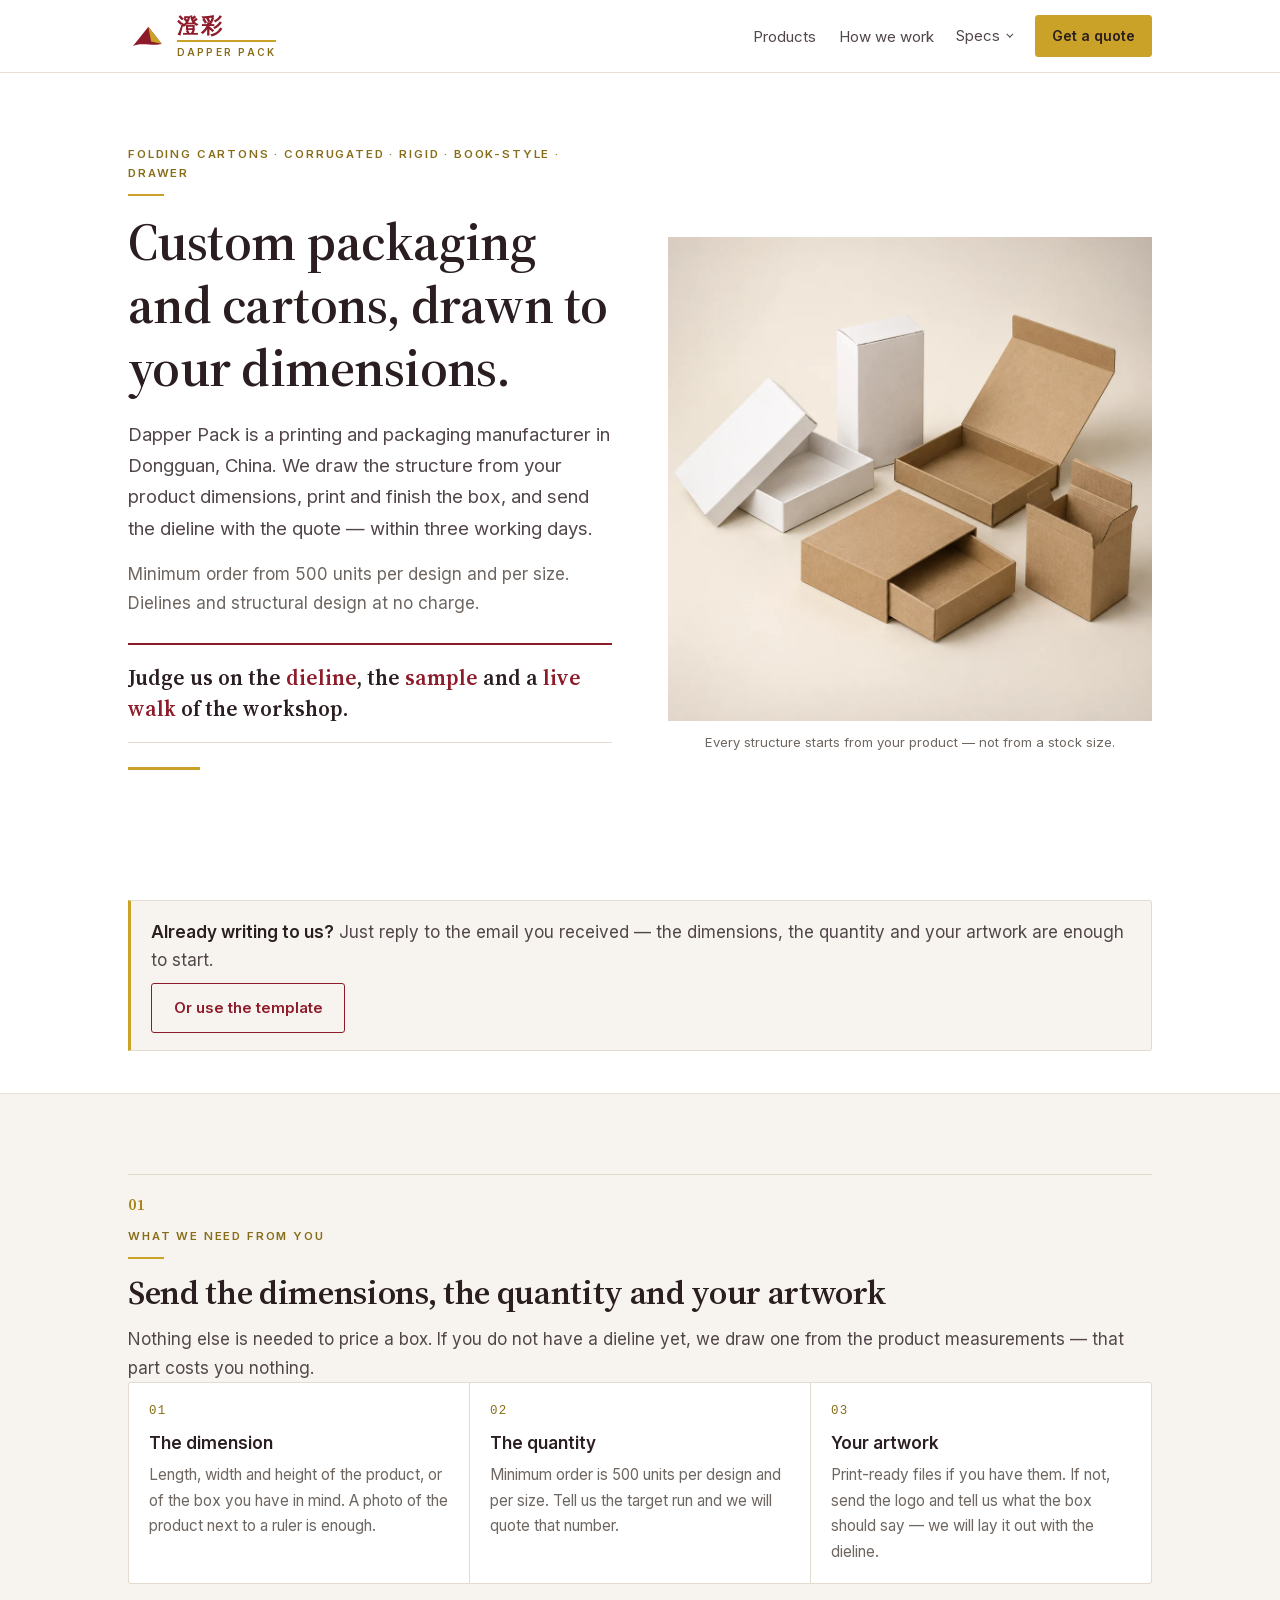
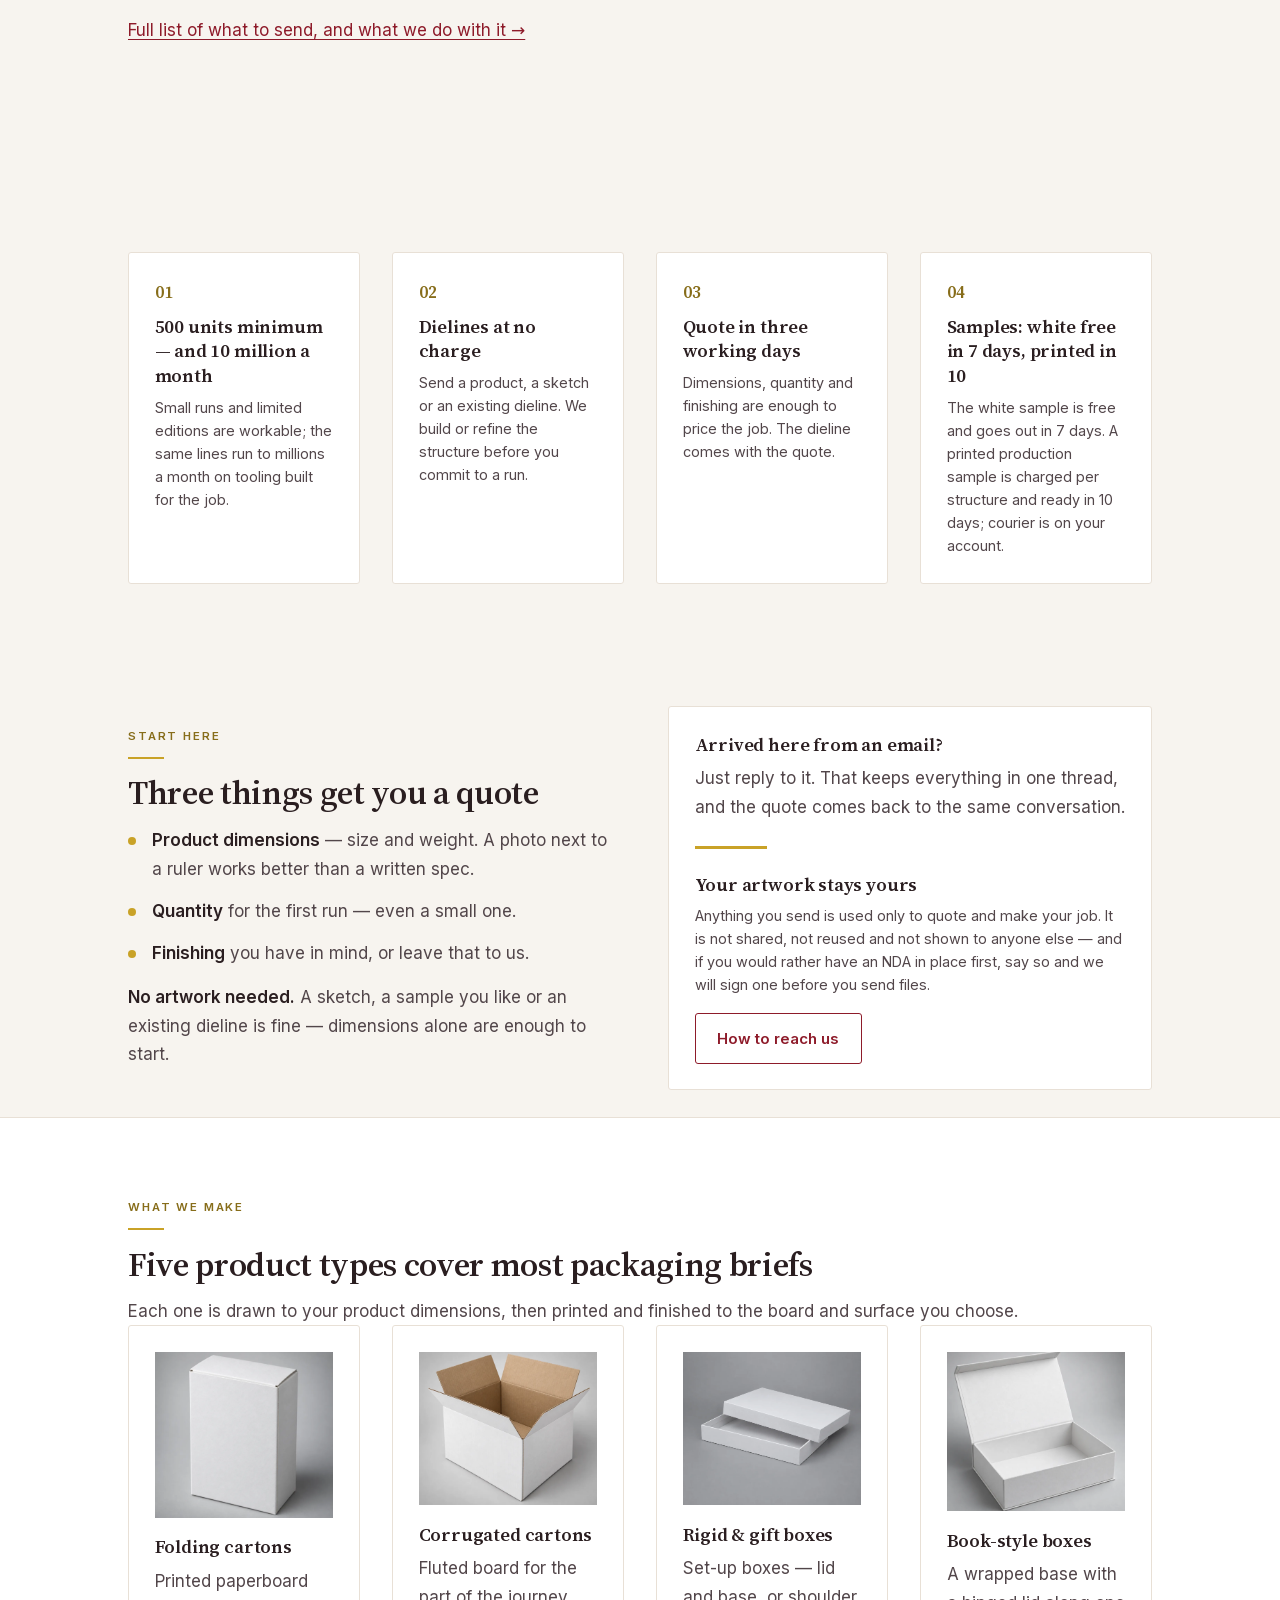
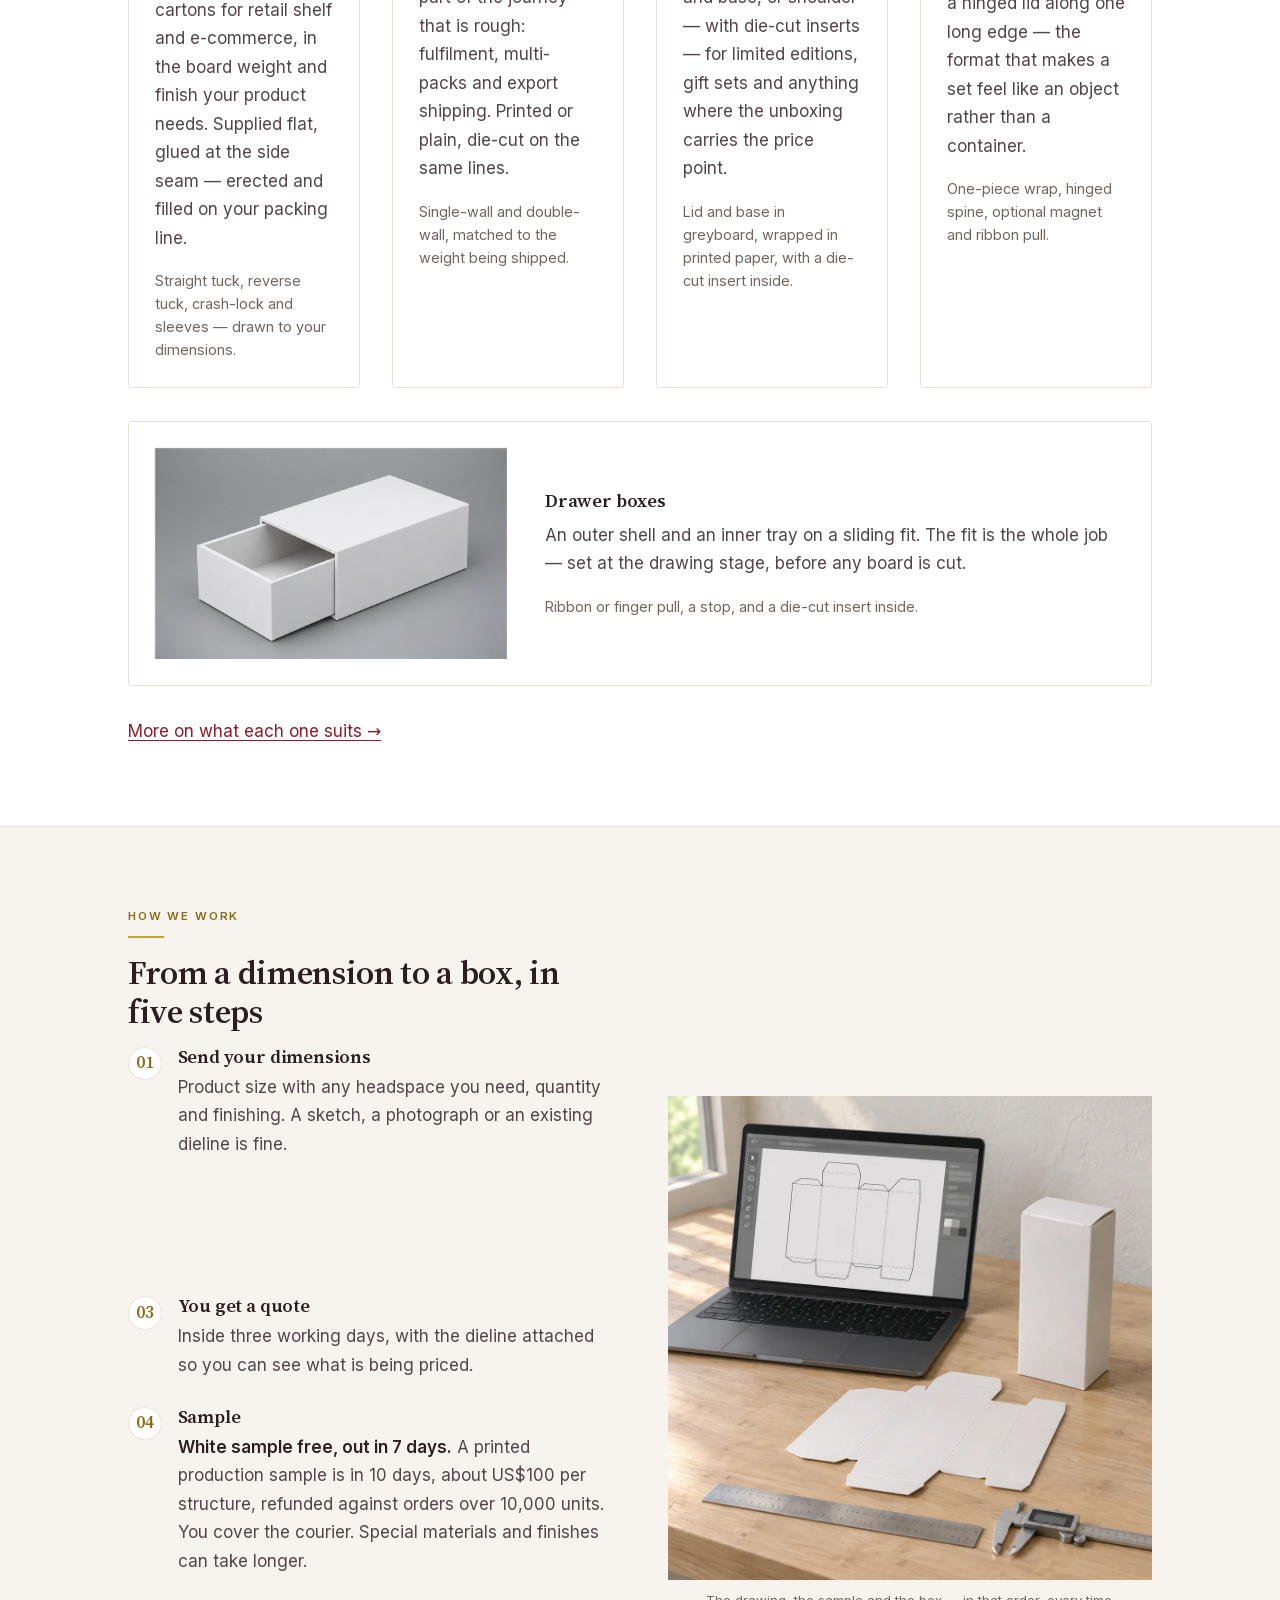
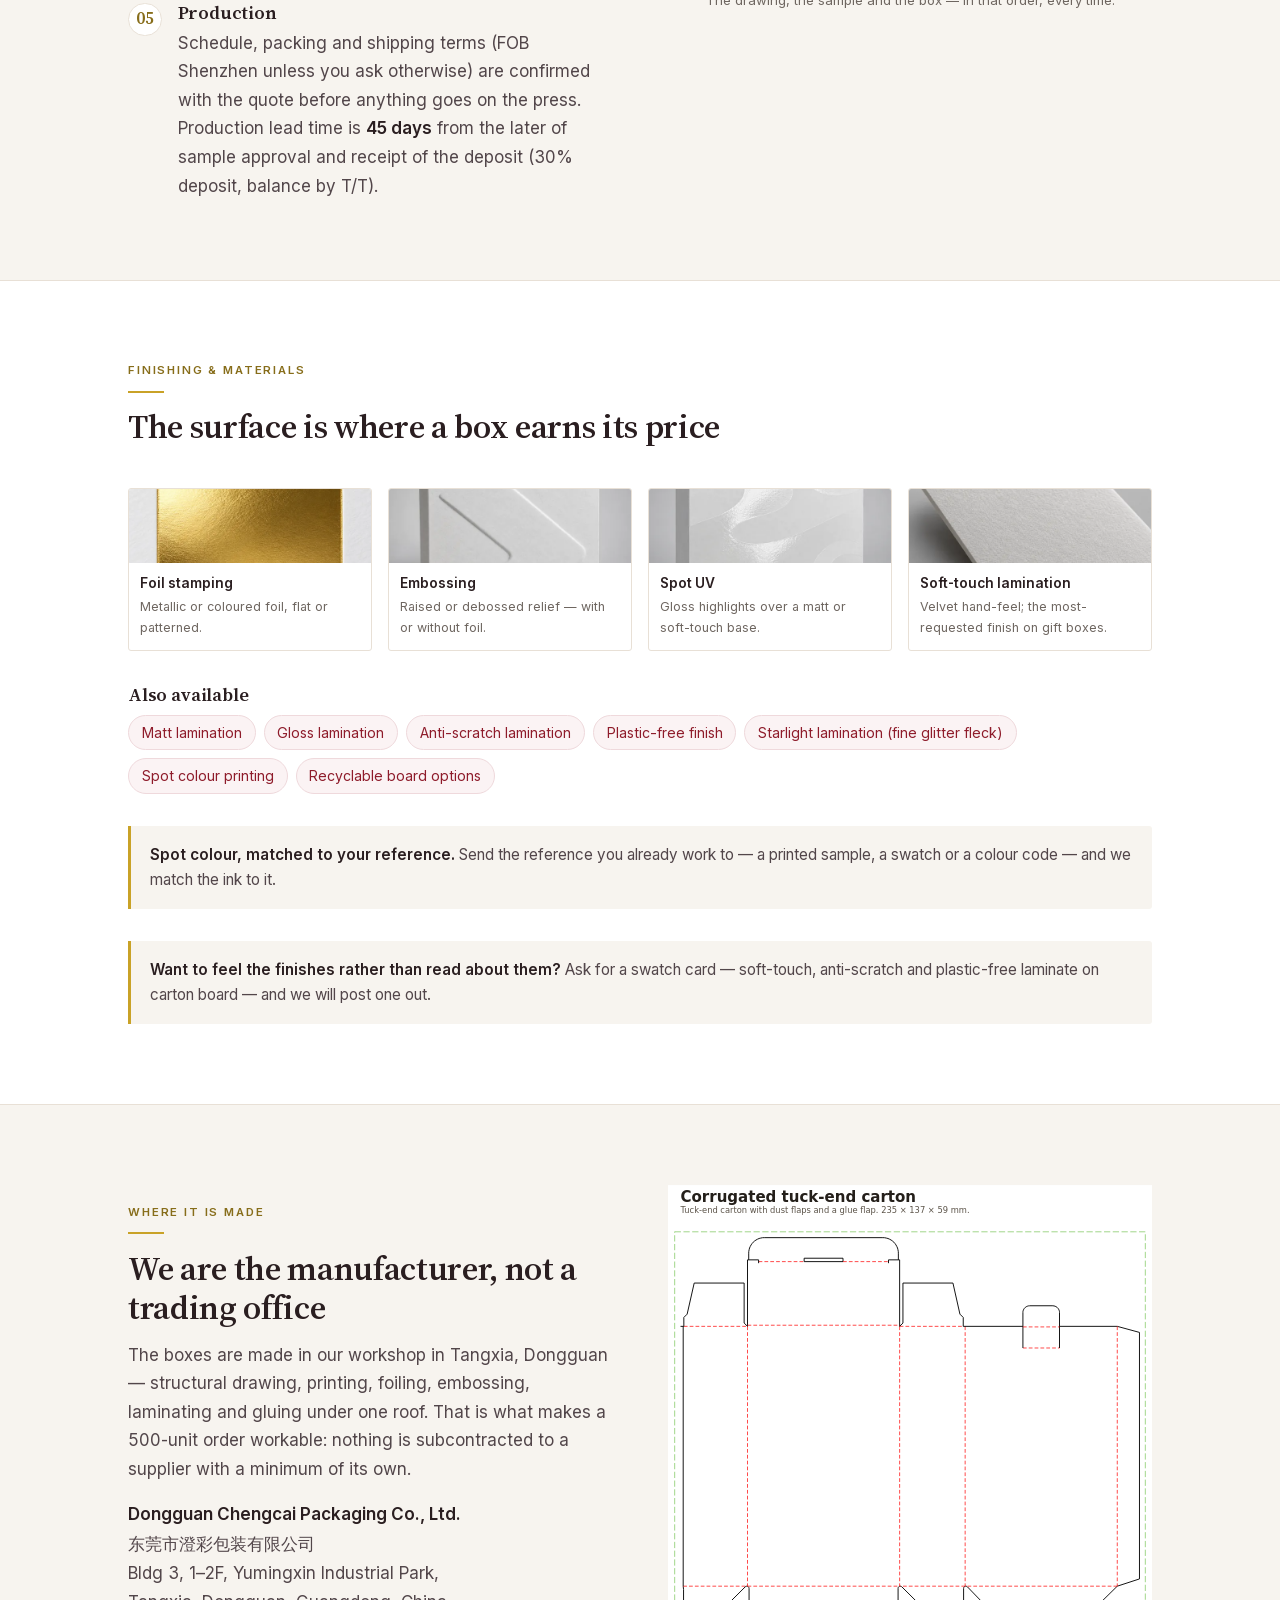
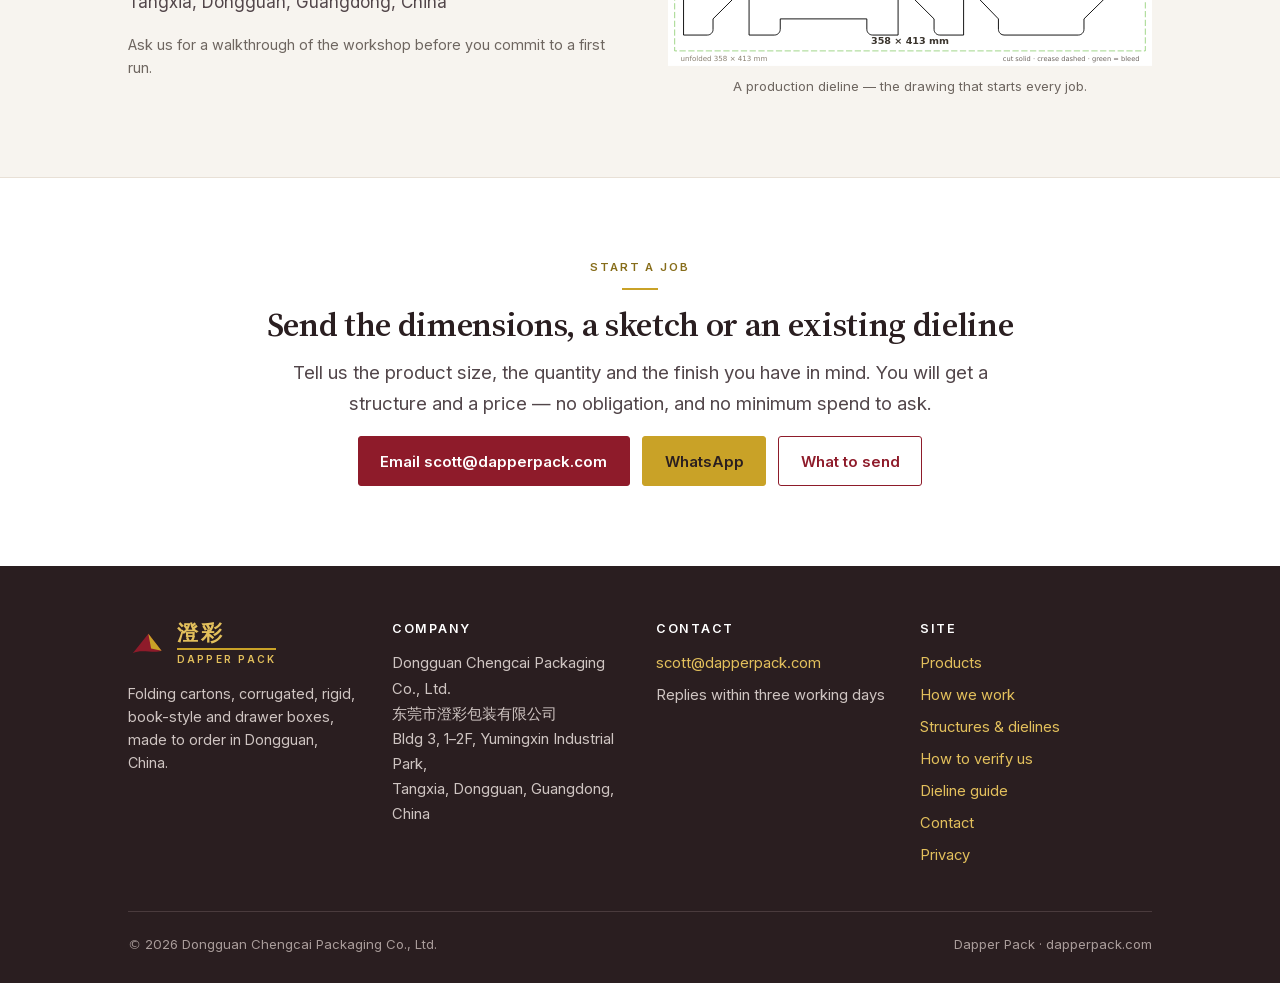
==== commit 2cc339ce: "site(index): workbench photo v2 — CAD dieline on screen -> die-cut blank -> assembled carton (remove" ====
--- a/index.html
+++ b/index.html
@@ -358,8 +358,8 @@
           </ol>
         </div>
         <figure class="hero__figure">
-          <img src="assets/img/steps-workbench.webp?v=43f1aca95a" width="1024" height="1024" loading="lazy"
-               alt="Photograph of a white tuck-end carton sample on a workshop bench, next to its flat die-cut blank and a line drawing of the same dieline, with a steel ruler and a pencil. Representative photograph, not a specification.">
+          <img src="assets/img/steps-workbench.webp?v=5c897b4285" width="1024" height="1024" loading="lazy"
+               alt="Photograph of a laptop showing a carton dieline in a vector drawing program, next to the flat die-cut blank and the assembled white carton, with a steel ruler and a digital caliper. Representative photograph, not a specification.">
           <figcaption>The drawing, the sample and the box — in that order, every time.</figcaption>
         </figure>
       </div>
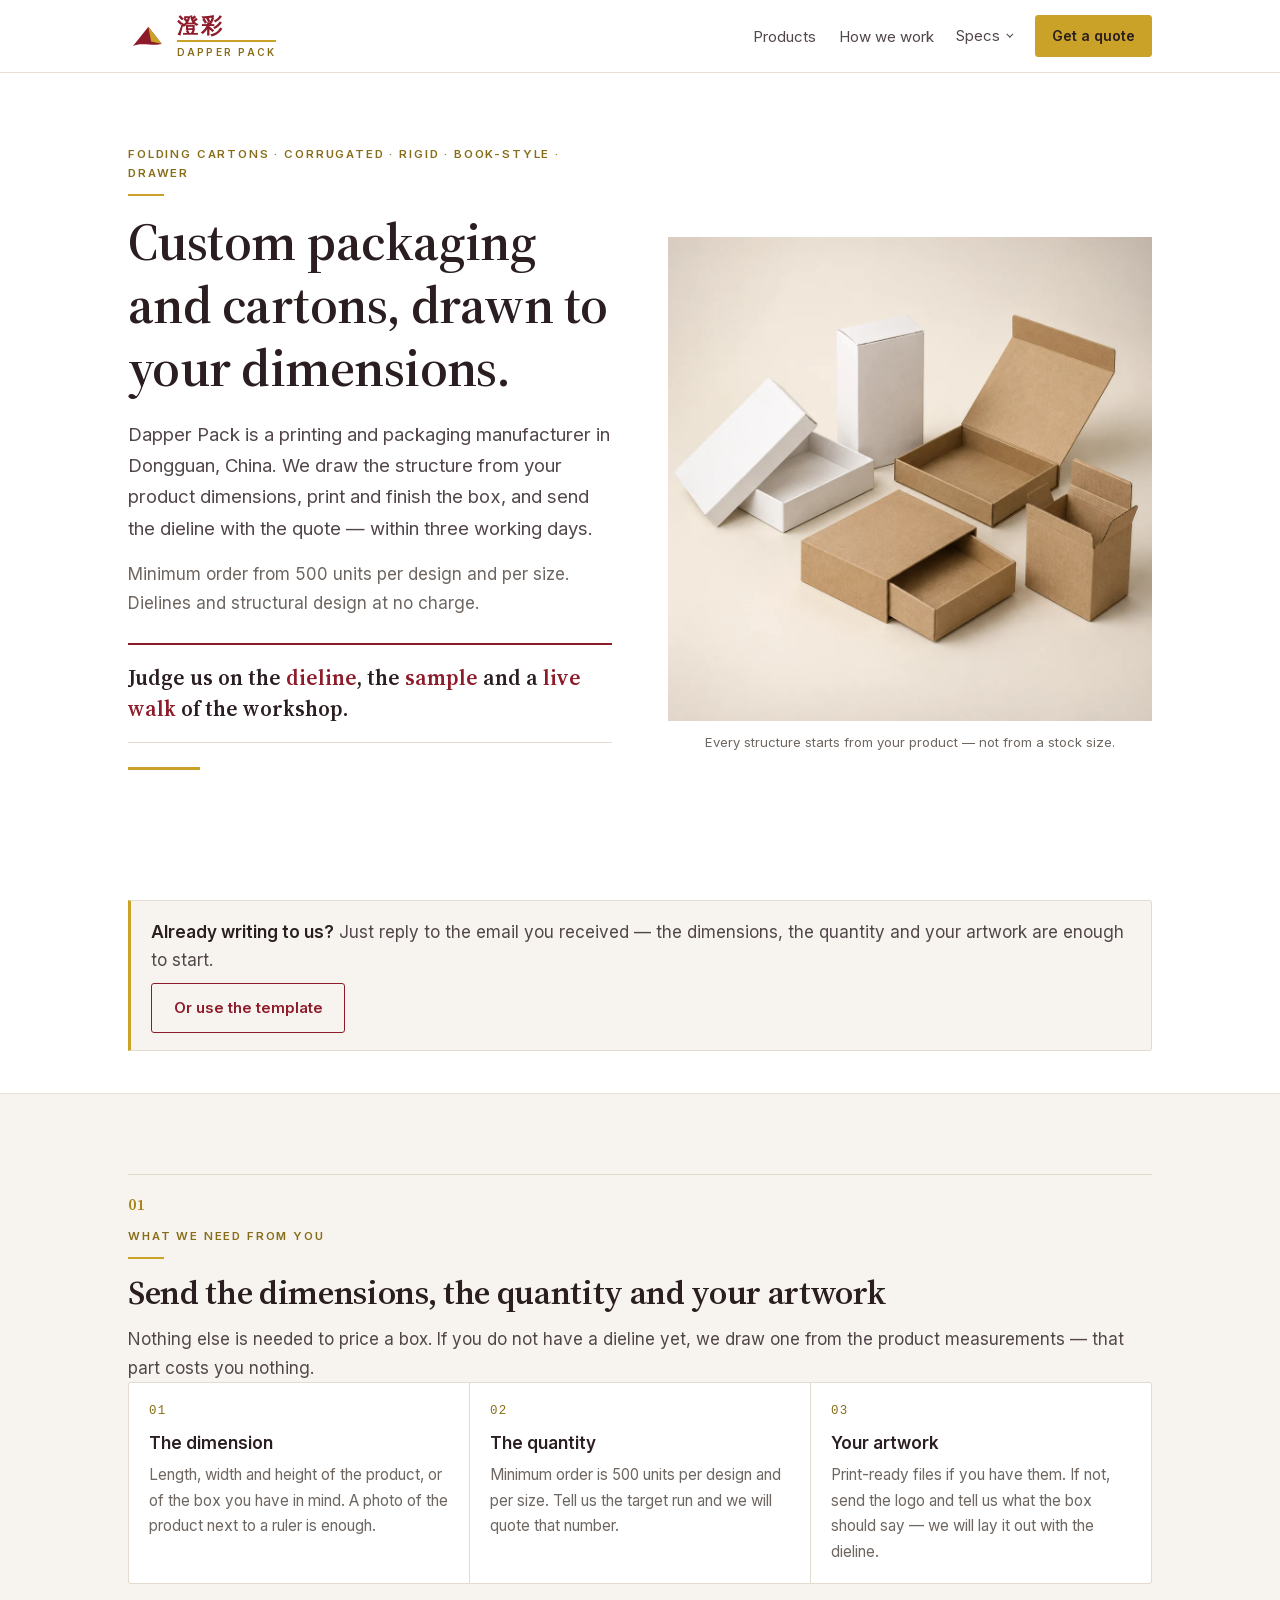
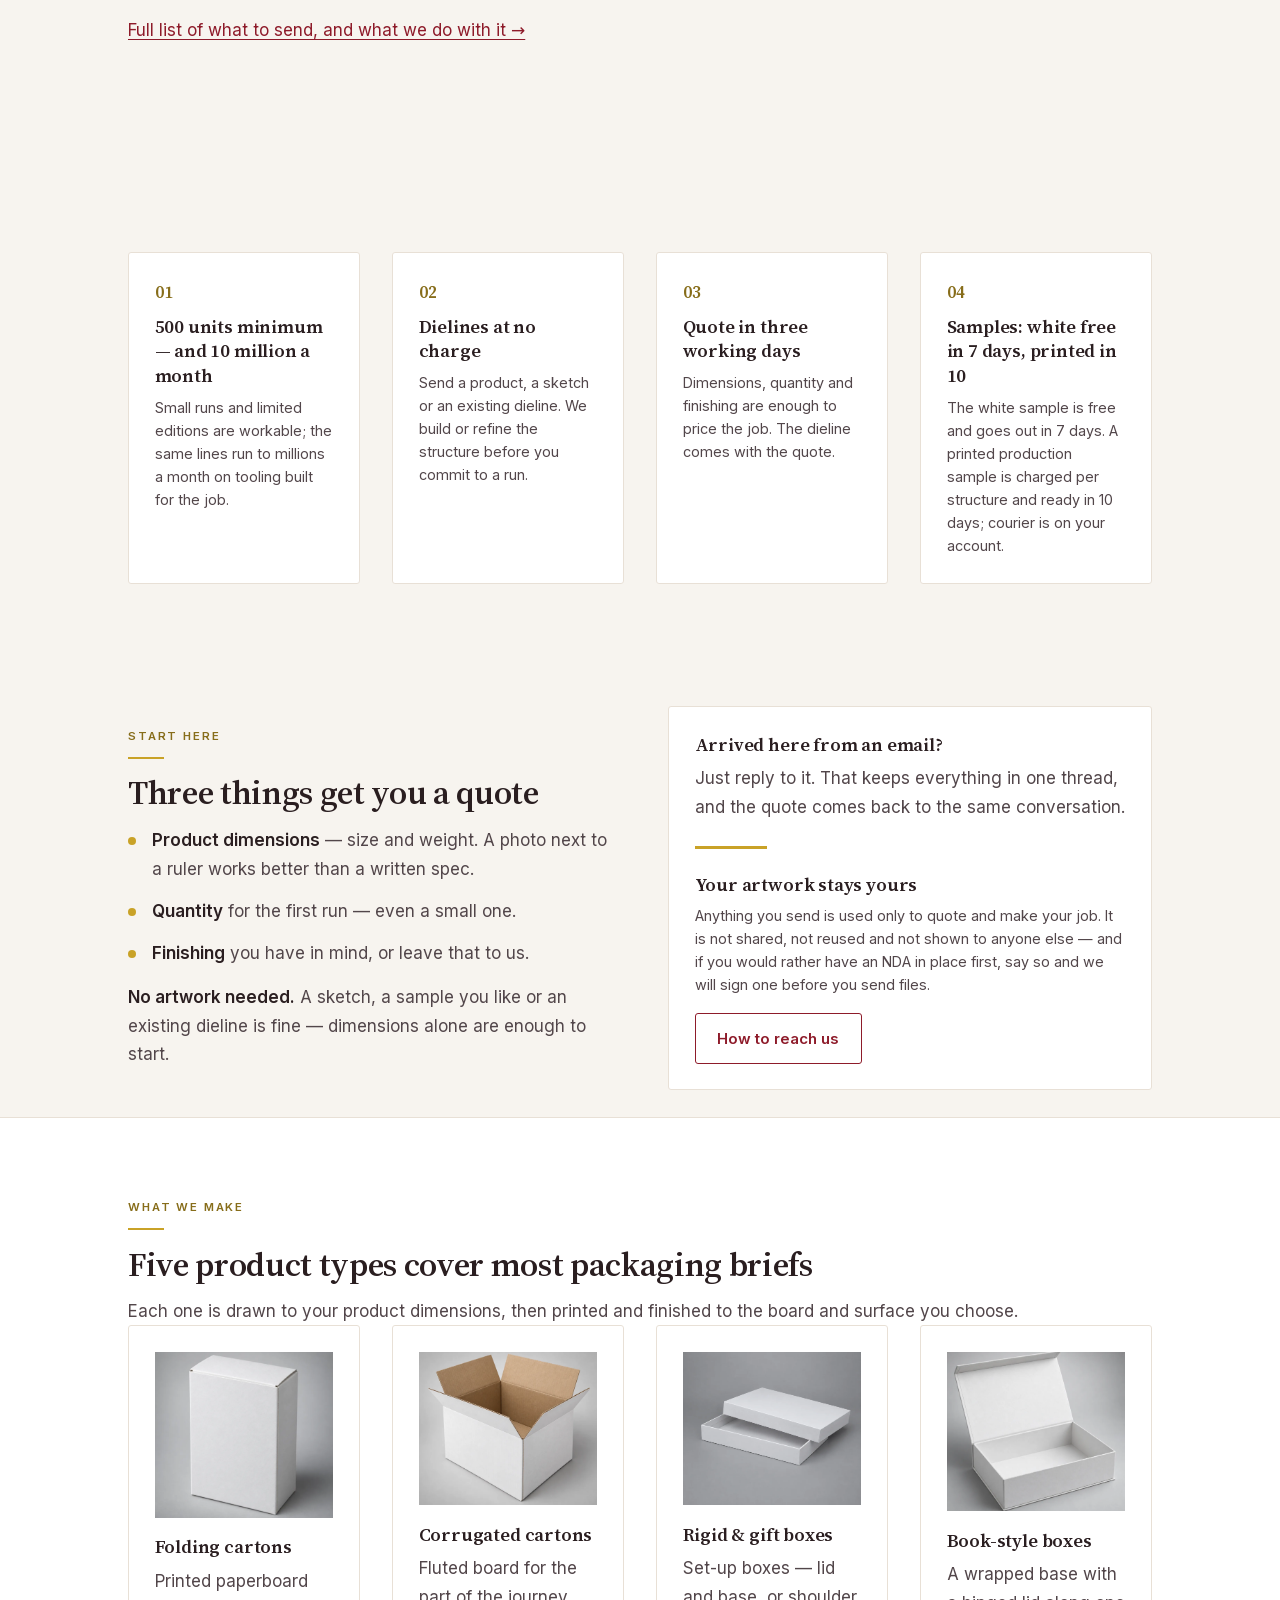
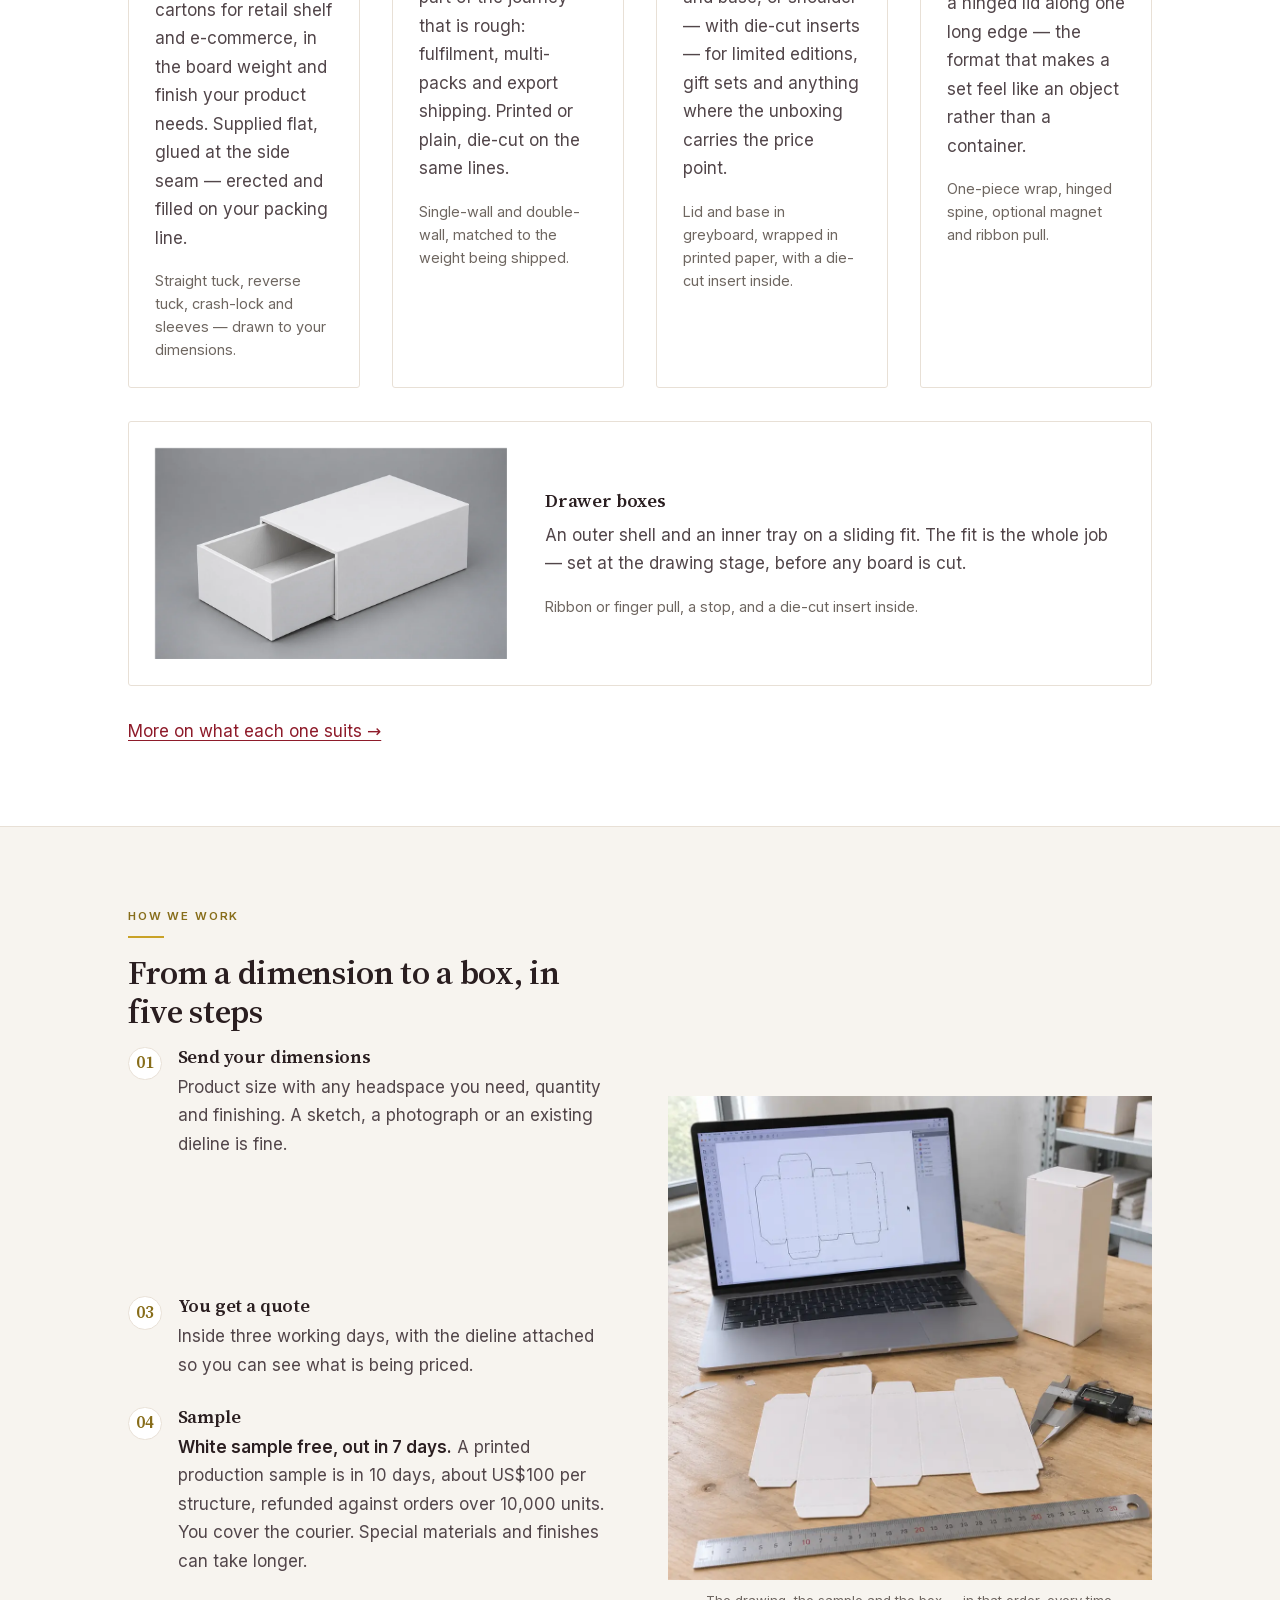
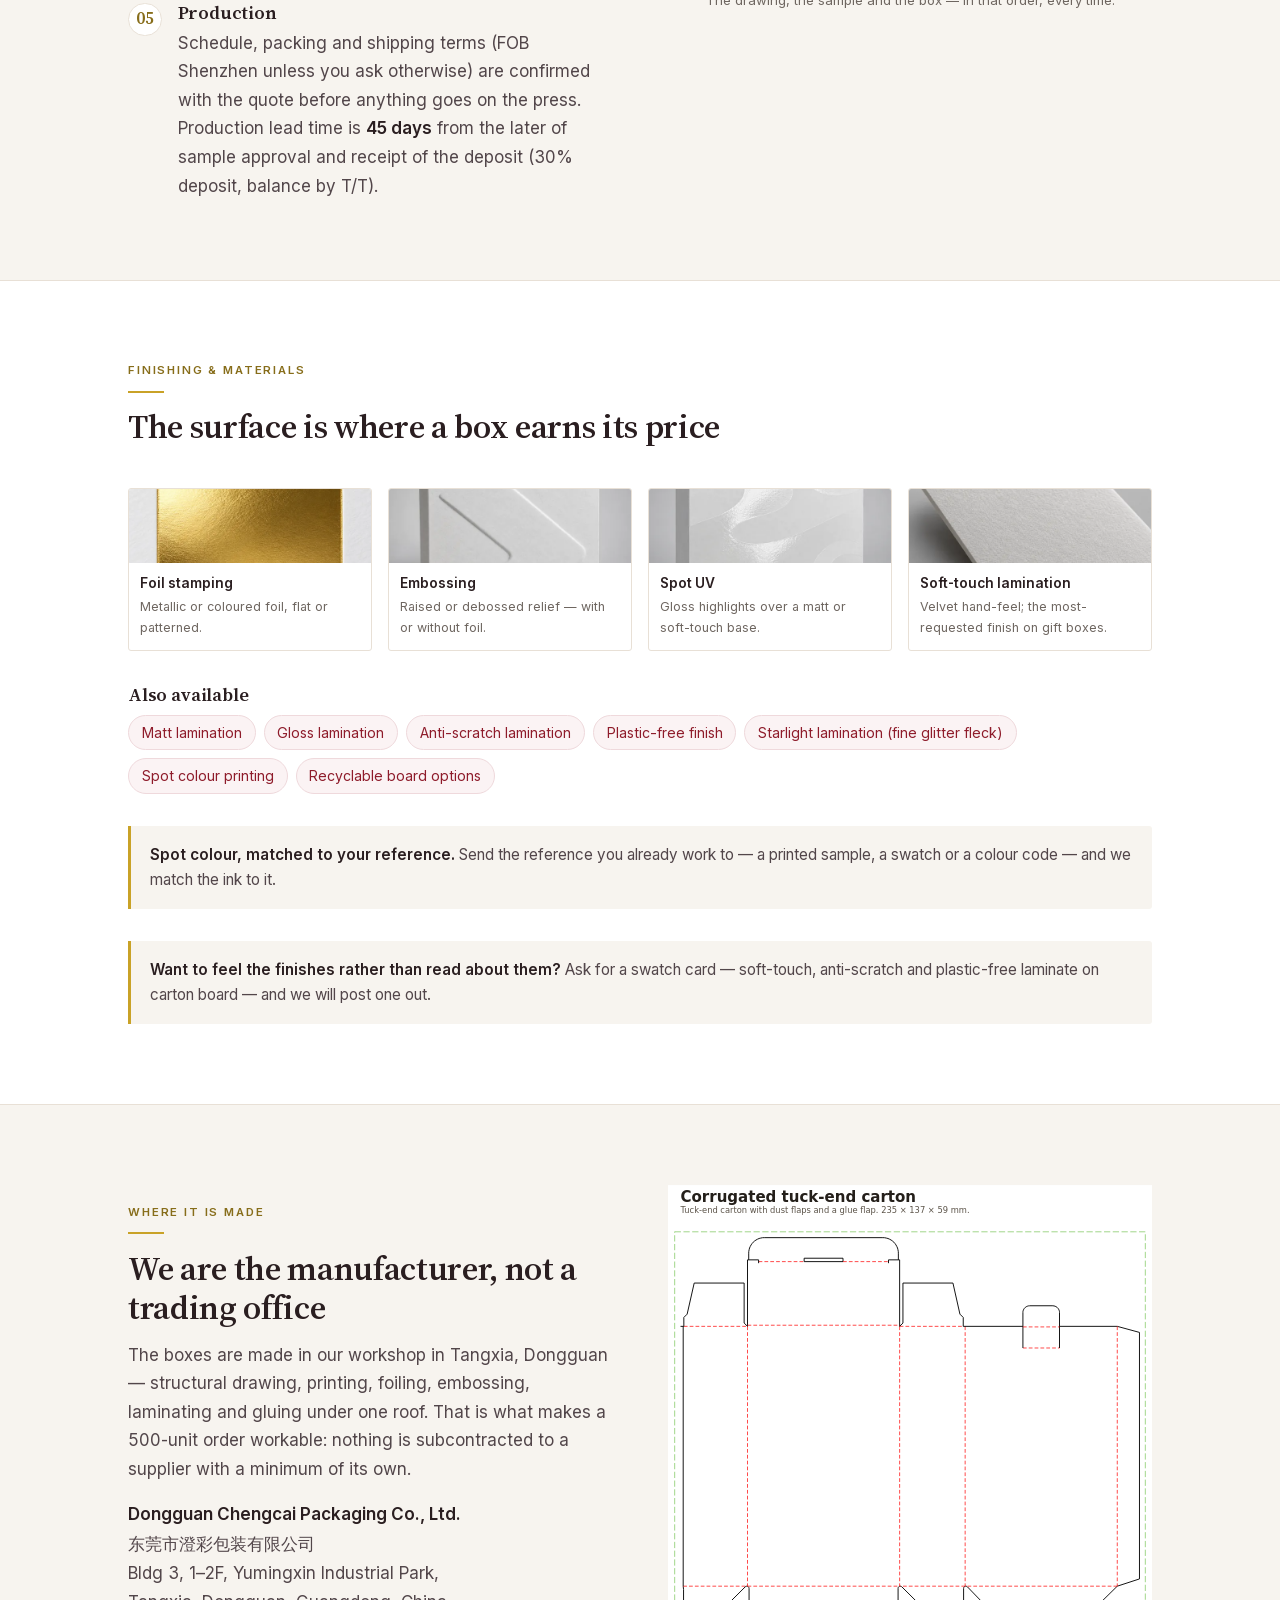
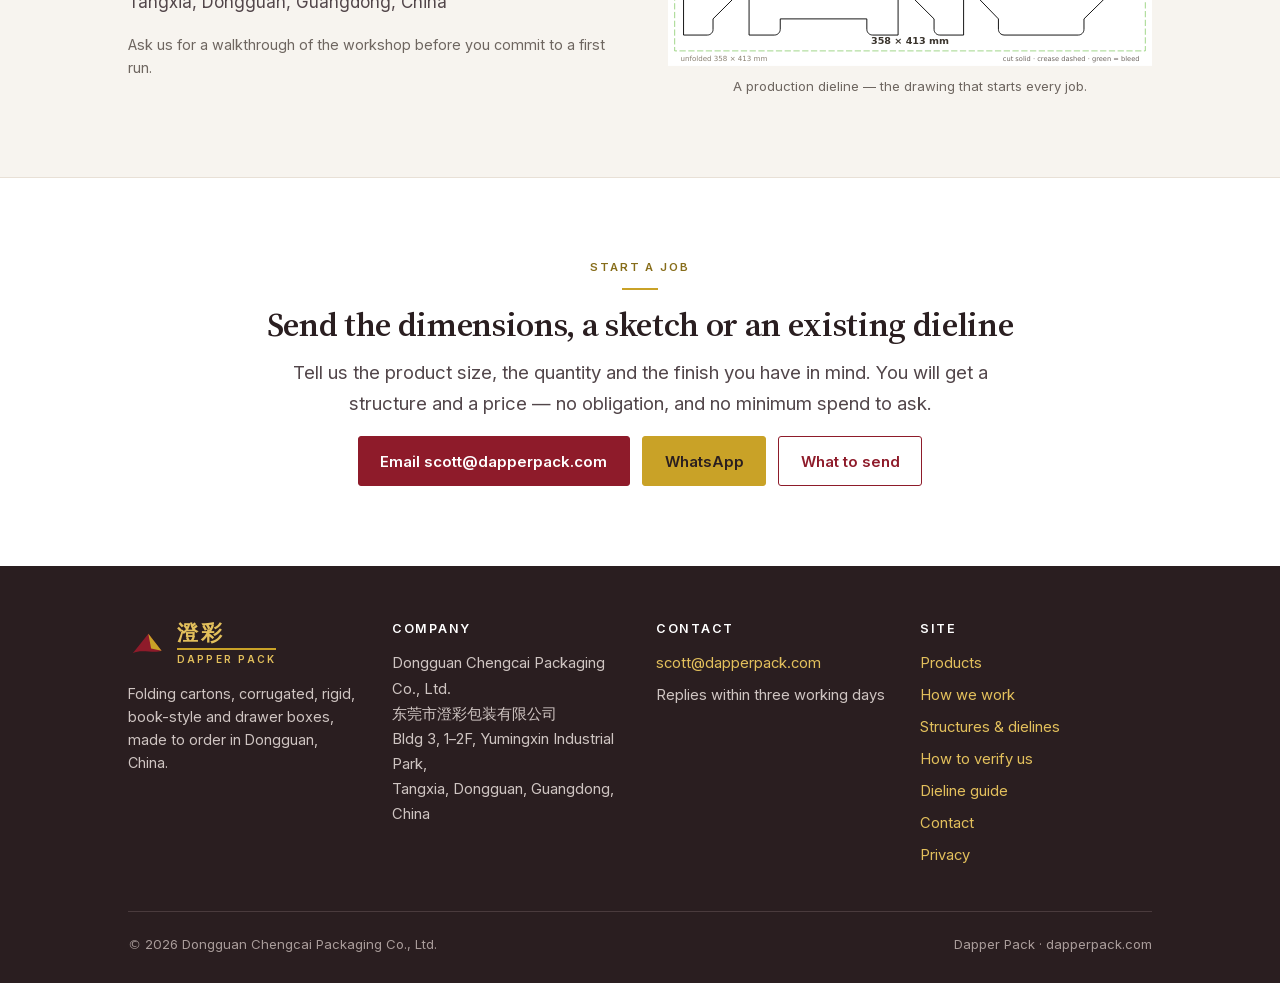
==== commit 54e7f1bb: "site(index): workbench photo v3 — CAD dieline screen matches die-cut blank and assembled carton; sam" ====
--- a/index.html
+++ b/index.html
@@ -358,8 +358,8 @@
           </ol>
         </div>
         <figure class="hero__figure">
-          <img src="assets/img/steps-workbench.webp?v=5c897b4285" width="1024" height="1024" loading="lazy"
-               alt="Photograph of a laptop showing a carton dieline in a vector drawing program, next to the flat die-cut blank and the assembled white carton, with a steel ruler and a digital caliper. Representative photograph, not a specification.">
+          <img src="assets/img/steps-workbench.webp?v=318b490288" width="1024" height="1024" loading="lazy"
+               alt="Photograph in a sample room: a laptop showing a carton dieline in a vector drawing program, the matching flat die-cut blank on the bench, the assembled white carton, a steel rule and a digital caliper. Representative photograph, not a specification.">
           <figcaption>The drawing, the sample and the box — in that order, every time.</figcaption>
         </figure>
       </div>
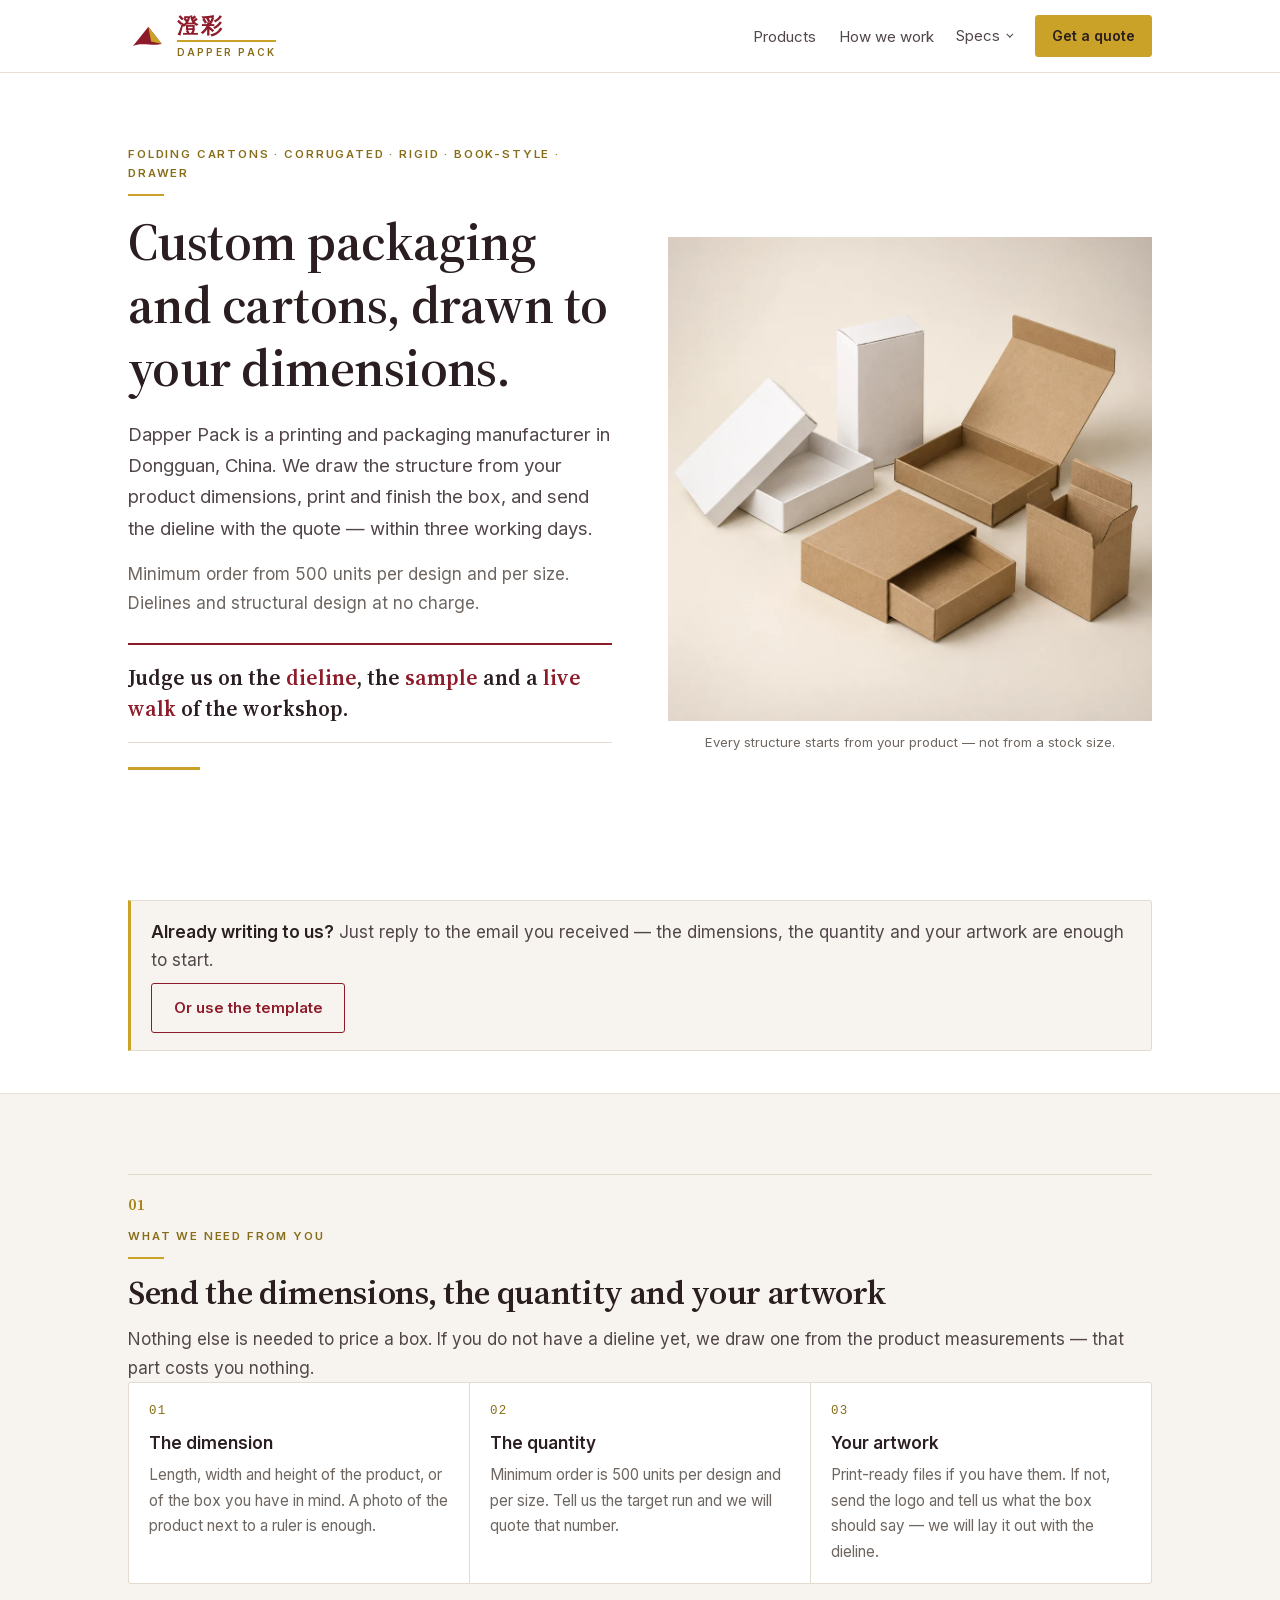
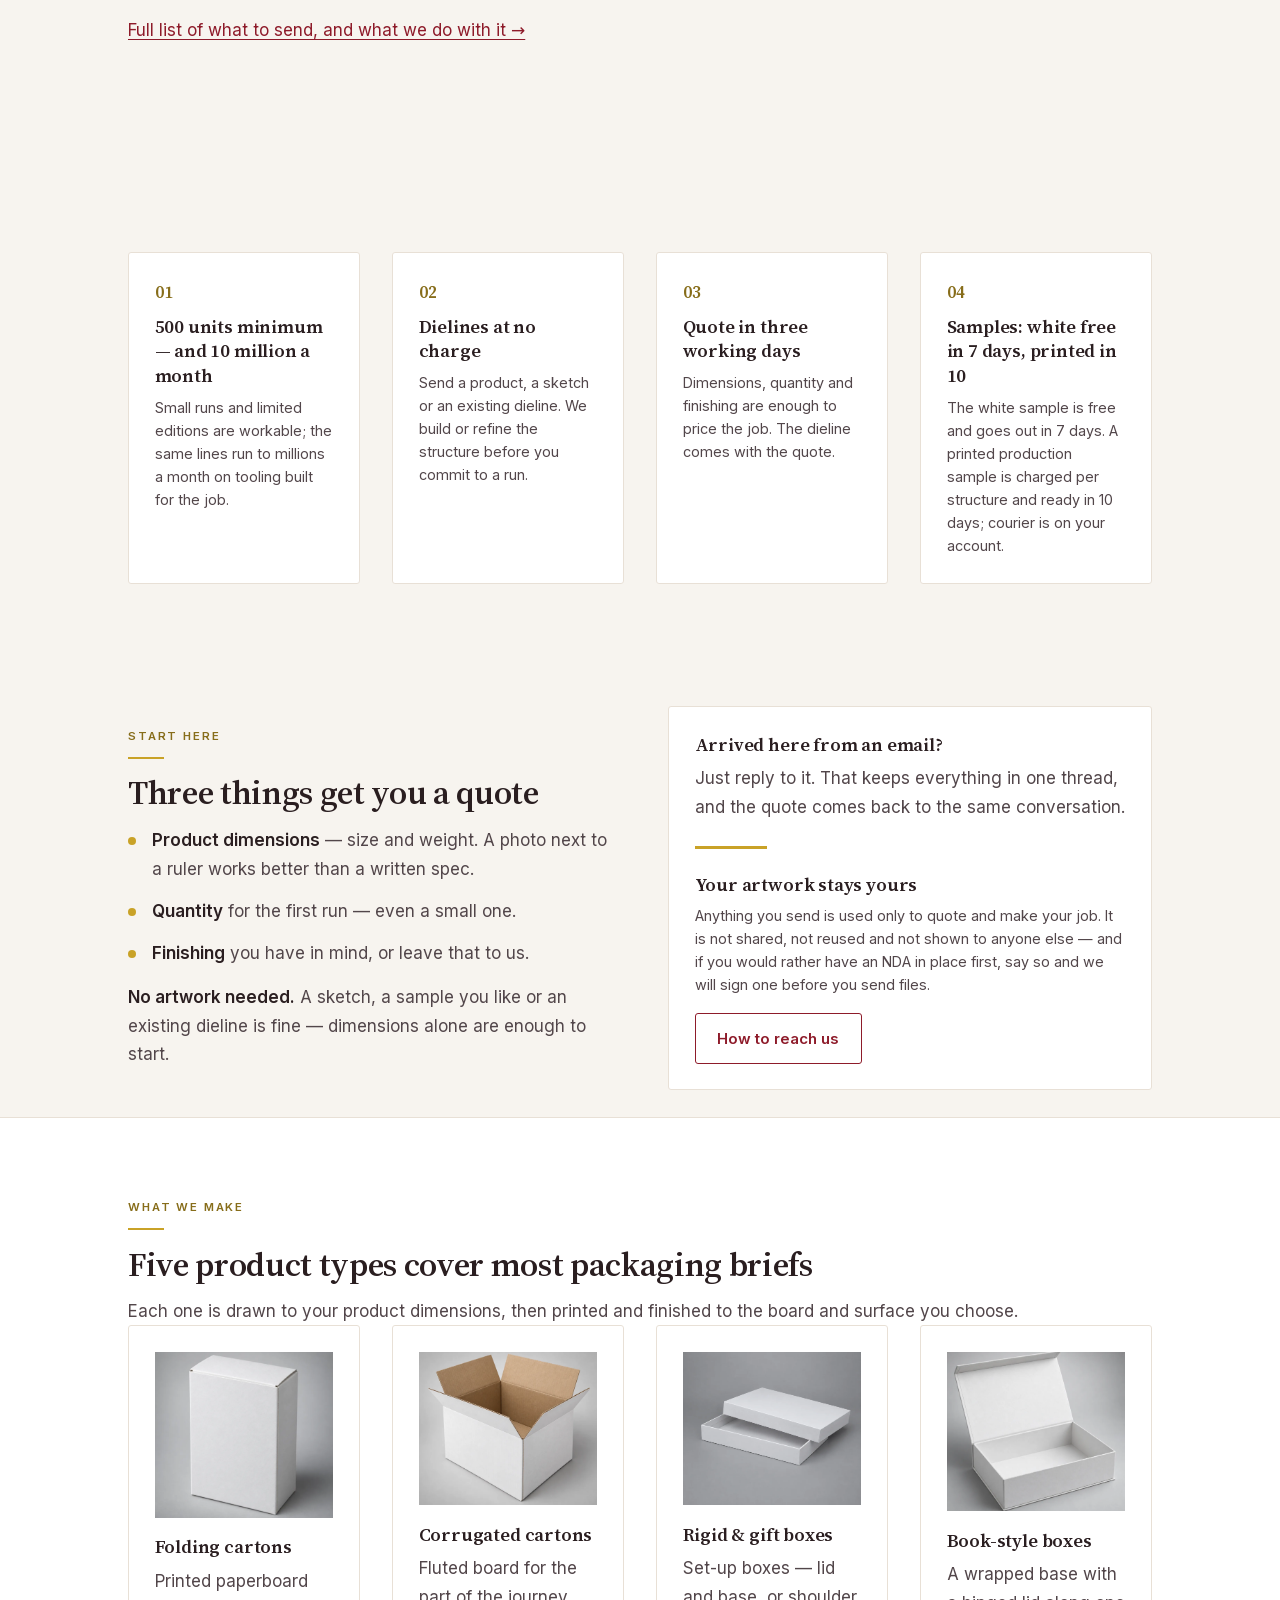
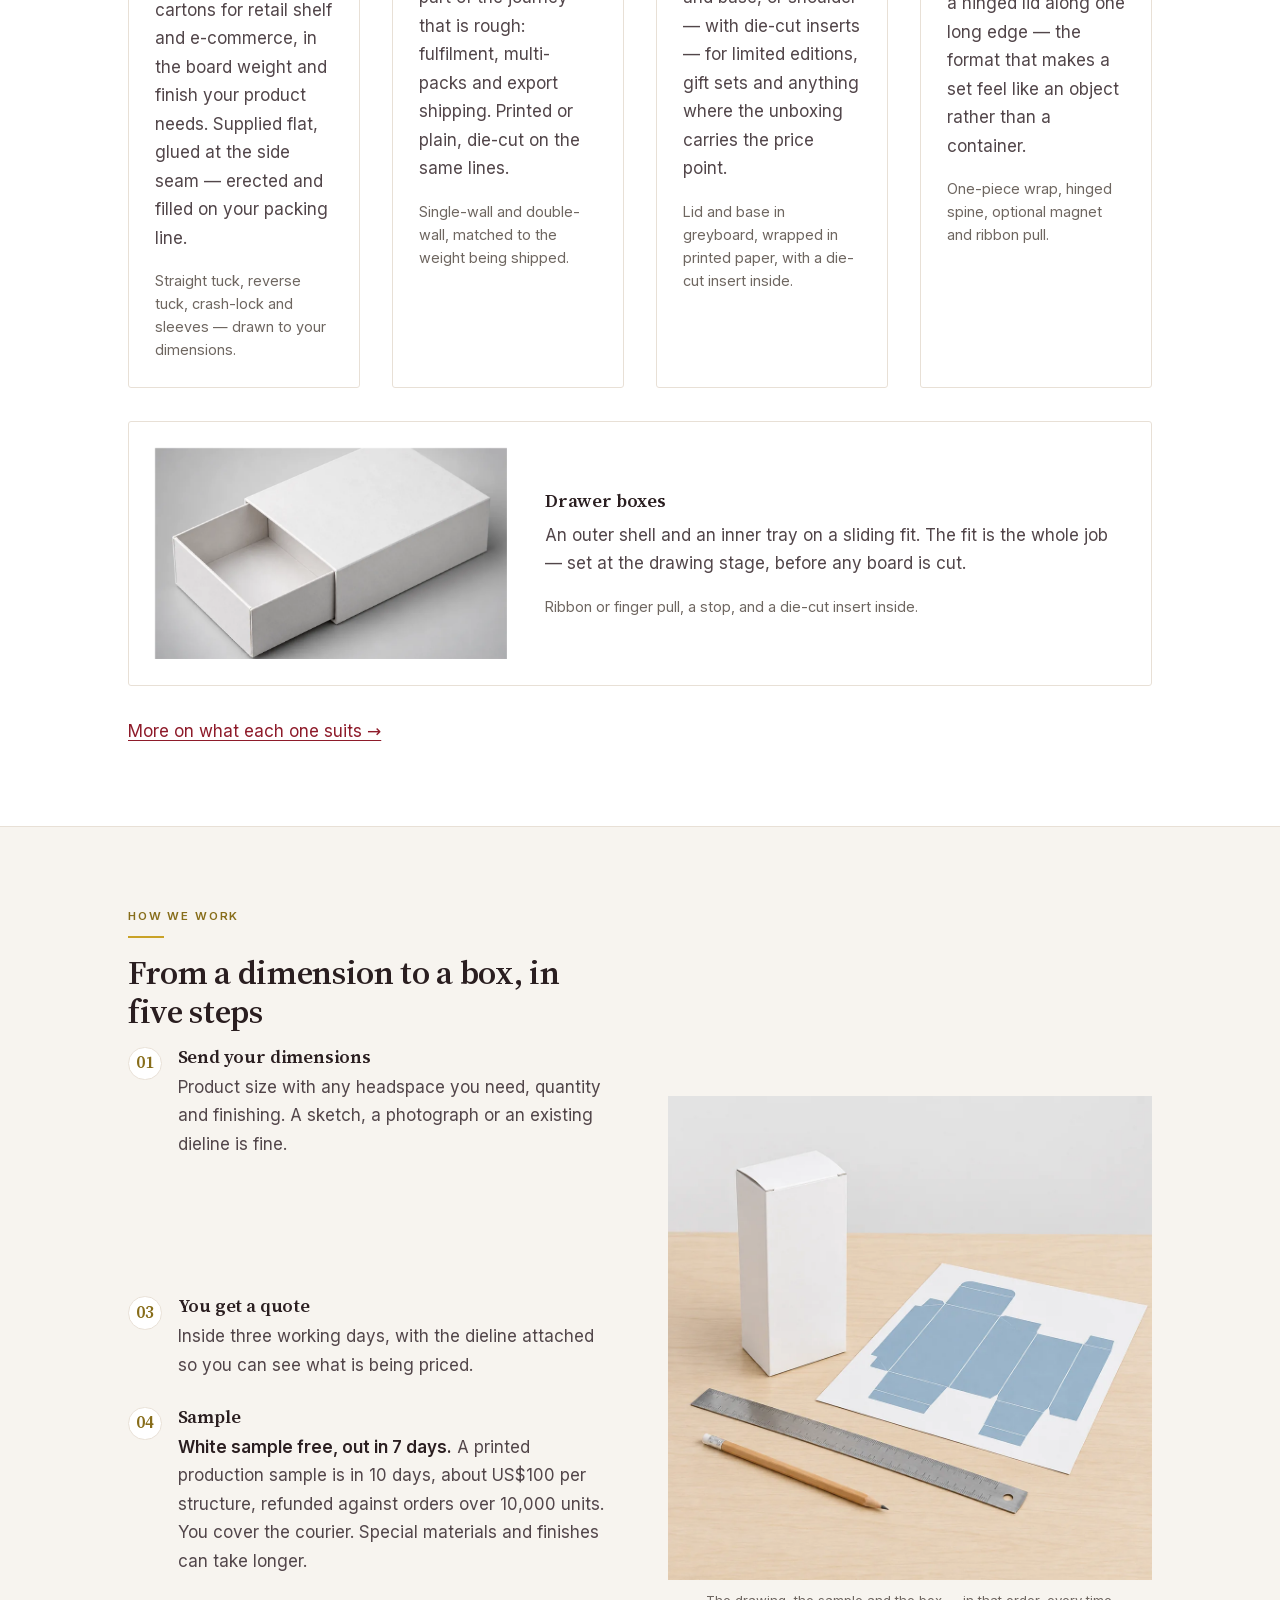
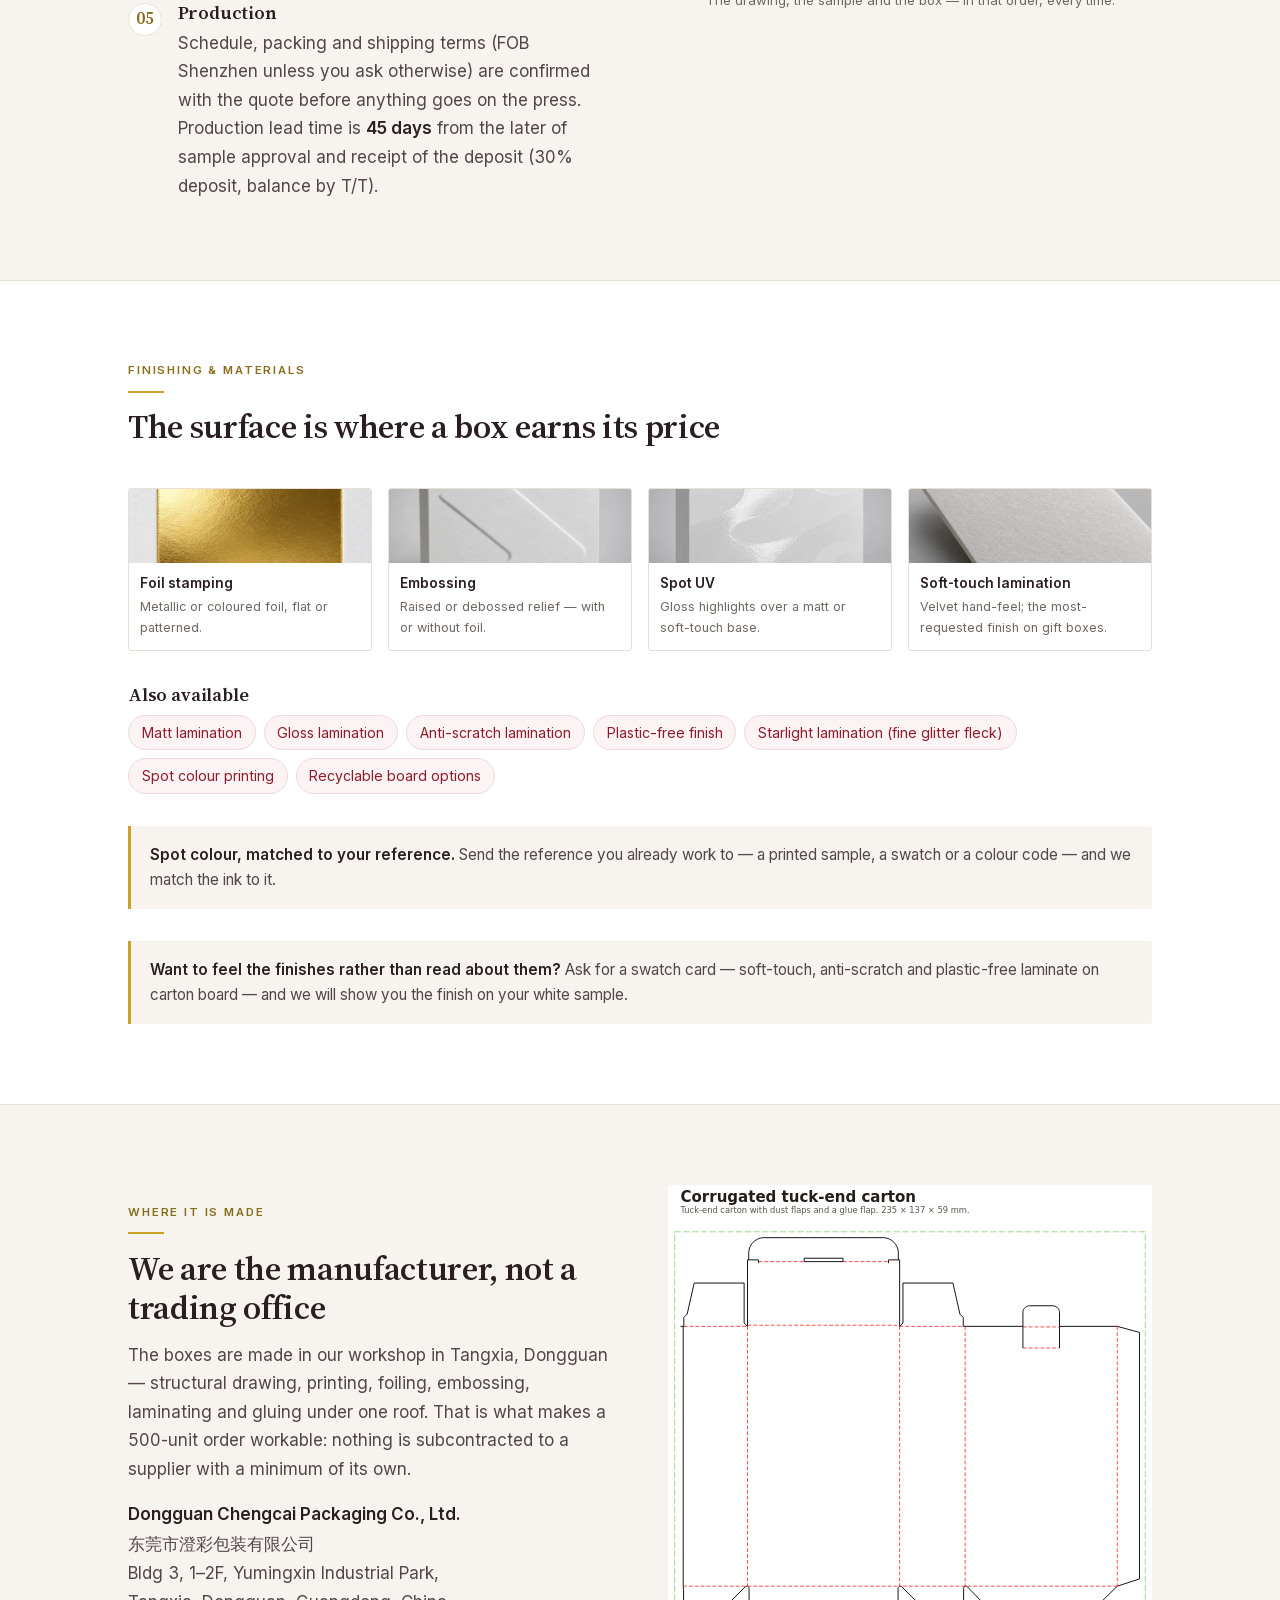
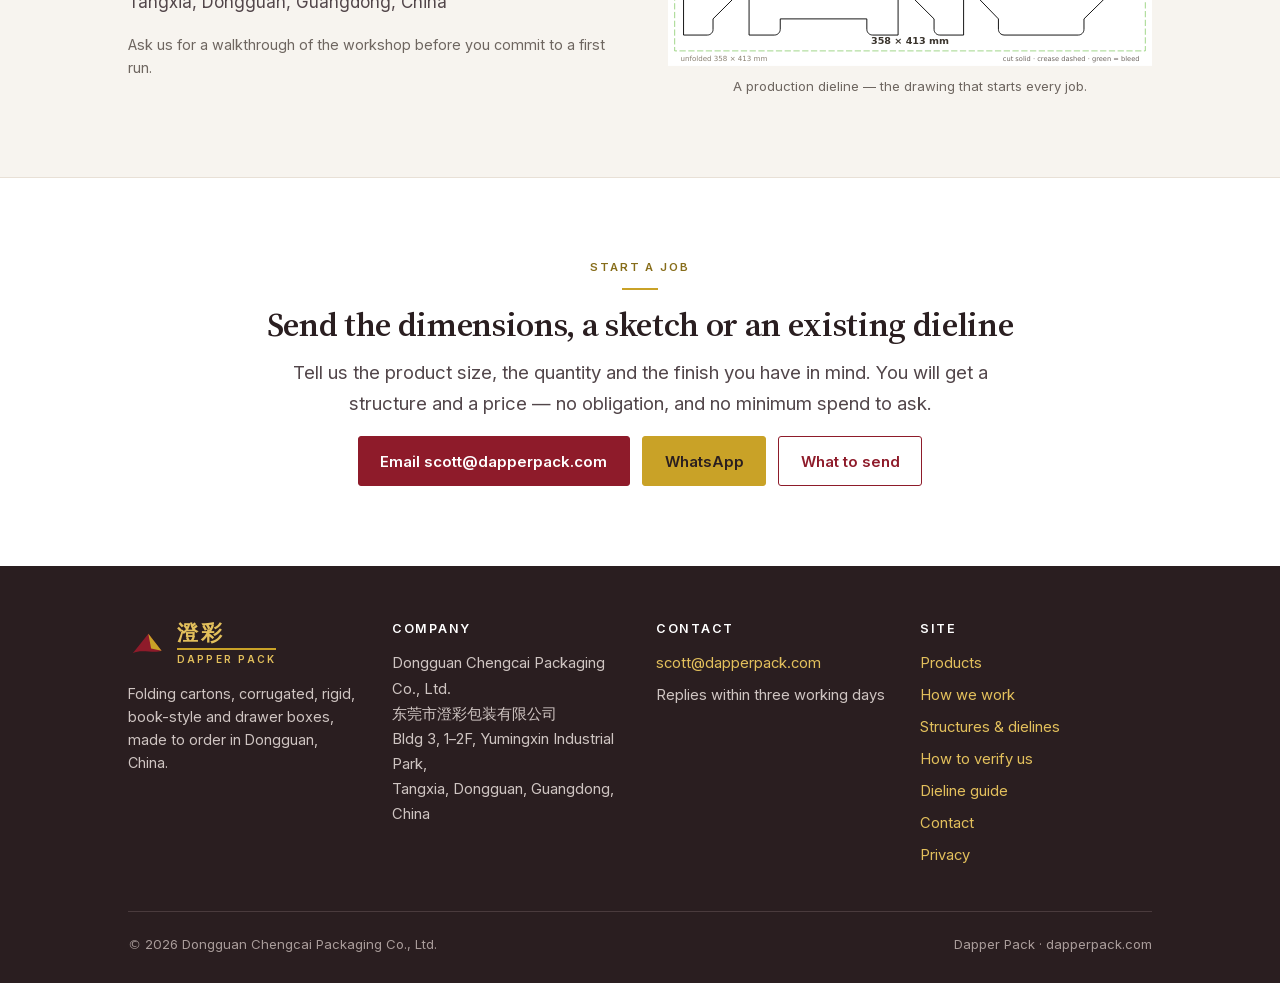
==== commit 73530d90: "site: publish via Git Data API" ====
--- a/index.html
+++ b/index.html
@@ -1,534 +1,536 @@
-<!doctype html>
-<html lang="en">
-<head>
-<meta charset="utf-8">
-<meta name="viewport" content="width=device-width, initial-scale=1">
-<title>Dapper Pack — folding cartons, corrugated &amp; rigid boxes</title>
-<meta name="description" content="Packaging manufacturer in Dongguan, China — folding cartons, corrugated, rigid, book-style and drawer boxes. From 500 units to 10 million a month.">
-<link rel="canonical" href="https://dapperpack.com/">
-<meta name="theme-color" content="#8E1B2A">
-<link rel="icon" href="favicon.svg" type="image/svg+xml">
-<link rel="preload" href="assets/fonts/source-serif-4-600-latin.woff2" as="font" type="font/woff2" crossorigin><link rel="stylesheet" href="assets/css/site.css?v=dcc30c4939">
-<script src="assets/js/motion.js?v=35ffd58e37" defer></script>
-<script src="assets/js/site.js?v=ac25dddff2" defer></script>
-
-<meta property="og:type" content="website">
-<meta property="og:site_name" content="Dapper Pack">
-<meta property="og:title" content="Dapper Pack — folding cartons, corrugated, rigid, book-style and drawer boxes, from 500 units to millions a month">
-<meta property="og:description" content="Five product types on one site in Tangxia, Dongguan — structural drawing, printing, foiling, die-cutting and box forming in-house. Quotes within three working days.">
-<meta property="og:url" content="https://dapperpack.com/">
-<meta property="og:image" content="https://dapperpack.com/assets/img/og-index.jpg">
-<meta name="twitter:card" content="summary_large_image">
-
-<script type="application/ld+json">
-{
-  "@context": "https://schema.org",
-  "@type": "Organization",
-  "name": "Dapper Pack",
-  "alternateName": "澄彩",
-  "legalName": "Dongguan Chengcai Packaging Co., Ltd.",
-  "url": "https://dapperpack.com/",
-  "logo": "https://dapperpack.com/assets/img/mark-square.svg",
-  "email": "scott@dapperpack.com",
-  "description": "Packaging manufacturer making folding cartons, corrugated cartons, rigid boxes, book-style and drawer boxes — from 500 units to millions a month.",
-  "address": {
-    "@type": "PostalAddress",
-    "streetAddress": "Bldg 3, 1–2F, Yumingxin Industrial Park, Tangxia",
-    "addressLocality": "Dongguan",
-    "addressRegion": "Guangdong",
-    "addressCountry": "CN"
-  },
-  "contactPoint": {
-    "@type": "ContactPoint",
-    "contactType": "sales",
-    "email": "scott@dapperpack.com",
-    "availableLanguage": ["en", "zh"]
-  }
-}
-</script>
-</head>
-<body>
-
-<a class="skip" href="#main">Skip to content</a>
-
-<header class="masthead">
-  <div class="wrap masthead__inner">
-    <a class="lockup" href="index.html" aria-label="Dapper Pack — home">
-      <svg class="lockup__mark" viewBox="-96 -90 192 148" aria-hidden="true" focusable="false">
-        <path class="mk-body" d="M -72 34 L 8 -66 L 76 22 C 36 38 -28 10 -72 34 Z"/>
-        <path class="mk-wing" d="M 8 -66 L 76 22 L 22 10 Z"/>
-      </svg>
-      <span class="lockup__text">
-        <span class="lockup__cn">澄彩</span>
-        <span class="lockup__rule"></span>
-        <span class="lockup__en">DAPPER PACK</span>
-      </span>
-    </a>
-
-    <button class="nav__toggle" type="button" aria-expanded="false" aria-controls="site-nav">
-      <span class="nav__toggle-bars" aria-hidden="true"></span>
-      <span class="visually-hidden">Menu</span>
-    </button>
-
-    <nav class="nav" id="site-nav" aria-label="Site">
-      <ul class="nav__list">
-        <li><a class="nav__link" href="products.html">Products</a></li>
-        <li><a class="nav__link" href="capabilities.html">How we work</a></li>
-        <li class="nav__group">
-          <details class="specmenu">
-            <summary class="nav__link specmenu__summary">Specs<span class="specmenu__caret" aria-hidden="true"></span></summary>
-            <ul class="specmenu__list">
-              <li><a class="specmenu__link" href="reference.html">Structures &amp; dielines</a></li>
-              <li><a class="specmenu__link" href="verify.html">How to verify us</a></li>
-              <li><a class="specmenu__link" href="dieline-guide.html">What to send</a></li>
-              <li><a class="specmenu__link" href="fact-sheet.html">One-page sheet</a></li>
-            </ul>
-          </details>
-        </li>
-      </ul>
-      <a class="btn btn--gold btn--sm" href="contact.html">Get a quote</a>
-    </nav>
-  </div>
-</header>
-
-<main id="main">
-
-  <div class="wrap">
-    <div class="hero">
-      <div class="hero__inner">
-        <div>
-          <p class="eyebrow">Folding cartons · Corrugated · Rigid · Book-style · Drawer</p>
-          <h1>Custom packaging and cartons, drawn to your dimensions.</h1>
-          <p class="lede">
-            Dapper Pack is a printing and packaging manufacturer in Dongguan, China.
-            We draw the structure from your product dimensions, print and finish the box,
-            and send the dieline with the quote — within three working days.
-          </p>
-          <p class="muted">
-            Minimum order from 500 units per design and per size. Dielines and structural design at no charge.
-          </p>
-          <p class="assertion">
-            Judge us on the <strong>dieline</strong>, the <strong>sample</strong> and a
-            <strong>live walk</strong> of the workshop.
-          </p>
-          <hr class="rule-gold">
-          <div class="btn-row">
-            <a class="btn" href="contact.html">Request a quote</a>
-            <a class="btn btn--ghost" href="products.html">See what we make</a>
-          </div>
-        </div>
-        <figure class="hero__figure">
-          <img src="assets/img/hero-structures.webp?v=5228253db1" width="1024" height="1024"
-               alt="Studio visualisation of five unprinted packaging structures in white and kraft board: a rigid lid-and-base box with the lid off, a tuck-end carton, a book-style box with its lid open, a drawer box with the tray out, and a corrugated case with the flaps up. Visualisation, not a photograph of a delivered job.">
-          <figcaption>Every structure starts from your product — not from a stock size.</figcaption>
-        </figure>
-      </div>
-    </div>
-  </div>
-
-  <div class="wrap">
-    <div class="replybar">
-      <p>
-        <strong>Already writing to us?</strong> Just reply to the email you received — the
-        dimensions, the quantity and your artwork are enough to start.
-      </p>
-      <a class="btn btn--ghost" href="contact.html">Or use the template</a>
-    </div>
-  </div>
-
-  <section class="section section--paper">
-    <div class="wrap numbered">
-      <div class="section__head">
-        <p class="eyebrow">What we need from you</p>
-        <h2>Send the dimensions, the quantity and your artwork</h2>
-        <p>
-          Nothing else is needed to price a box. If you do not have a dieline yet, we draw one
-          from the product measurements — that part costs you nothing.
-        </p>
-      </div>
-
-      <ul class="three">
-        <li>
-          <span class="three__num">01</span>
-          <span class="three__title">The dimension</span>
-          <p class="three__note">
-            Length, width and height of the product, or of the box you have in mind.
-            A photo of the product next to a ruler is enough.
-          </p>
-        </li>
-        <li>
-          <span class="three__num">02</span>
-          <span class="three__title">The quantity</span>
-          <p class="three__note">
-            Minimum order is 500 units per design and per size. Tell us the target run and we
-            will quote that number.
-          </p>
-        </li>
-        <li>
-          <span class="three__num">03</span>
-          <span class="three__title">Your artwork</span>
-          <p class="three__note">
-            Print-ready files if you have them. If not, send the logo and tell us what the box
-            should say — we will lay it out with the dieline.
-          </p>
-        </li>
-      </ul>
-
-      <p class="mt-2">
-        <a href="dieline-guide.html">Full list of what to send, and what we do with it &rarr;</a>
-      </p>
-    </div>
-  </section>
-
-  <section class="section section--paper">
-    <div class="wrap">
-      <div class="grid grid--4">
-        <div class="card">
-          <span class="card__num">01</span>
-          <h3><span data-count-to="500">500</span> units minimum — and 10 million a month</h3>
-          <p class="small">Small runs and limited editions are workable; the same lines run to
-            millions a month on tooling built for the job.</p>
-        </div>
-        <div class="card">
-          <span class="card__num">02</span>
-          <h3>Dielines at no charge</h3>
-          <p class="small">Send a product, a sketch or an existing dieline. We build or refine the structure before you commit to a run.</p>
-        </div>
-        <div class="card">
-          <span class="card__num">03</span>
-          <h3>Quote in three working days</h3>
-          <p class="small">Dimensions, quantity and finishing are enough to price the job. The dieline comes with the quote.</p>
-        </div>
-        <div class="card">
-          <span class="card__num">04</span>
-          <h3>Samples: white free in 7 days, printed in 10</h3>
-          <p class="small">The white sample is free and goes out in 7 days. A printed production sample is
-            charged per structure and ready in 10 days; courier is on your account.</p>
-        </div>
-      </div>
-    </div>
-  </section>
-
-  <section class="section section--paper section--tight">
-    <div class="wrap">
-      <div class="split">
-        <div>
-          <p class="eyebrow">Start here</p>
-          <h2>Three things get you a quote</h2>
-          <ul class="facts">
-            <li><strong>Product dimensions</strong> — size and weight. A photo next to a ruler
-                works better than a written spec.</li>
-            <li><strong>Quantity</strong> for the first run — even a small one.</li>
-            <li><strong>Finishing</strong> you have in mind, or leave that to us.</li>
-          </ul>
-          <p class="mt-1">
-            <strong>No artwork needed.</strong> A sketch, a sample you like or an existing dieline
-            is fine — dimensions alone are enough to start.
-          </p>
-        </div>
-        <div class="card">
-          <h3>Arrived here from an email?</h3>
-          <p>
-            Just reply to it. That keeps everything in one thread, and the quote comes back to the
-            same conversation.
-          </p>
-          <hr class="rule-gold">
-          <h3>Your artwork stays yours</h3>
-          <p class="small">
-            Anything you send is used only to quote and make your job. It is not shared, not
-            reused and not shown to anyone else — and if you would rather have an NDA in place
-            first, say so and we will sign one before you send files.
-          </p>
-          <div class="btn-row mt-1">
-            <a class="btn btn--ghost" href="contact.html">How to reach us</a>
-          </div>
-        </div>
-      </div>
-    </div>
-  </section>
-
-  <section class="section">
-    <div class="wrap">
-      <div class="section__head">
-        <p class="eyebrow">What we make</p>
-        <h2>Five product types cover most packaging briefs</h2>
-        <p>
-          Each one is drawn to your product dimensions, then printed and finished to the
-          board and surface you choose.
-        </p>
-      </div>
-
-      <div class="grid grid--5">
-        <article class="card">
-          <img src="assets/img/structure-folding-carton.webp?v=db8c4a5f09" width="1024" height="951" loading="lazy"
-               alt="Studio illustration of a straight tuck end folding carton. Illustration, not a specification.">
-          <h3 class="mt-1">Folding cartons</h3>
-          <p>
-            Printed paperboard cartons for retail shelf and e-commerce, in the board weight
-            and finish your product needs. Supplied flat, glued at the side seam — erected and filled on your packing line.
-          </p>
-          <p class="small muted">Straight tuck, reverse tuck, crash-lock and sleeves — drawn to your dimensions.</p>
-        </article>
-
-        <article class="card">
-          <img src="assets/img/structure-corrugated.webp?v=7353bea947" width="1024" height="879" loading="lazy"
-               alt="Studio illustration of a crash-lock bottom folding carton. Illustration, not a specification.">
-          <h3 class="mt-1">Corrugated cartons</h3>
-          <p>
-            Fluted board for the part of the journey that is rough: fulfilment, multi-packs
-            and export shipping. Printed or plain, die-cut on the same lines.
-          </p>
-          <p class="small muted">Single-wall and double-wall, matched to the weight being shipped.</p>
-        </article>
-
-        <article class="card">
-          <img src="assets/img/structure-rigid.webp?v=5f0988f3aa" width="1024" height="879" loading="lazy"
-               alt="Studio illustration of a rigid lid-and-base box with the lid resting ajar on the base, both plain unprinted white. Illustration, not a specification.">
-          <h3 class="mt-1">Rigid &amp; gift boxes</h3>
-          <p>
-            Set-up boxes — lid and base, or shoulder — with die-cut inserts — for limited editions, gift sets and
-            anything where the unboxing carries the price point.
-          </p>
-          <p class="small muted">Lid and base in greyboard, wrapped in printed paper, with a die-cut insert inside.</p>
-        </article>
-
-        <article class="card">
-          <img src="assets/img/structure-bookstyle.webp?v=f141f0c44b" width="1024" height="913" loading="lazy"
-               alt="Studio illustration of a book-style box with the magnetic flap open. Illustration, not a specification.">
-          <h3 class="mt-1">Book-style boxes</h3>
-          <p>
-            A wrapped base with a hinged lid along one long edge — the format that makes a set
-            feel like an object rather than a container.
-          </p>
-          <p class="small muted">One-piece wrap, hinged spine, optional magnet and ribbon pull.</p>
-        </article>
-
-        <article class="card card--wide">
-          <img src="assets/img/structure-drawer.webp?v=e3af971605" width="1024" height="615" loading="lazy"
-               alt="Studio illustration of a two-piece drawer box with its empty tray pulled a quarter of the way out of the sleeve. Illustration, not a specification.">
-          <div class="card__body">
-            <h3>Drawer boxes</h3>
-            <p>
-              An outer shell and an inner tray on a sliding fit. The fit is the whole job — set at
-              the drawing stage, before any board is cut.
-            </p>
-            <p class="small muted">Ribbon or finger pull, a stop, and a die-cut insert inside.</p>
-          </div>
-        </article>
-      </div>
-
-      <p class="mt-2"><a href="products.html">More on what each one suits &rarr;</a></p>
-    </div>
-  </section>
-
-  <section class="section section--paper">
-    <div class="wrap">
-      <div class="split">
-        <div>
-          <p class="eyebrow">How we work</p>
-          <h2>From a dimension to a box, in five steps</h2>
-          <ol class="steps">
-            <li>
-              <h3>Send your dimensions</h3>
-              <p>Product size with any headspace you need, quantity and finishing. A sketch, a
-                 photograph or an existing dieline is fine.</p>
-            </li>
-            <li>
-              <h3>We draw the dieline</h3>
-              <p>Structural drawing included, so the fit is checked before artwork and tooling.</p>
-            </li>
-            <li>
-              <h3>You get a quote</h3>
-              <p>Inside three working days, with the dieline attached so you can see what is being priced.</p>
-            </li>
-            <li>
-              <h3>Sample</h3>
-              <p><strong>White sample free, out in 7 days.</strong> A printed production sample is
-                in 10 days, about US$100 per structure, refunded against orders over 10,000 units. You
-                cover the courier. Special materials and
-                 finishes can take longer.</p>
-            </li>
-            <li>
-              <h3>Production</h3>
-              <p>Schedule, packing and shipping terms (FOB Shenzhen unless you ask otherwise) are
-                 confirmed with the quote before anything
-                 goes on the press. Production lead time is <strong>45 days</strong> from the later of sample approval and
-                 receipt of the deposit (30% deposit, balance by T/T).</p>
-            </li>
-          </ol>
-        </div>
-        <figure class="hero__figure">
-          <img src="assets/img/steps-workbench.webp?v=318b490288" width="1024" height="1024" loading="lazy"
-               alt="Photograph in a sample room: a laptop showing a carton dieline in a vector drawing program, the matching flat die-cut blank on the bench, the assembled white carton, a steel rule and a digital caliper. Representative photograph, not a specification.">
-          <figcaption>The drawing, the sample and the box — in that order, every time.</figcaption>
-        </figure>
-      </div>
-    </div>
-  </section>
-
-  <section class="section">
-    <div class="wrap">
-      <div class="section__head">
-        <p class="eyebrow">Finishing &amp; materials</p>
-        <h2>The surface is where a box earns its price</h2>
-        <p>
-          Ask for any of these on the quote; we will tell you what suits the artwork, the board
-          and the run size.
-        </p>
-      </div>
-
-      <ul class="swatches">
-        <li class="swatch">
-          <img class="swatch__chip" src="assets/img/finish-foil.webp?v=4811f6a6d2" width="600" height="450" loading="lazy"
-               alt="Macro illustration: a crisp-edged gold foil block stamped on unprinted white board.">
-          <div class="swatch__name">Foil stamping</div>
-          <div class="swatch__note">Metallic or coloured foil, flat or patterned.</div>
-        </li>
-        <li class="swatch">
-          <img class="swatch__chip" src="assets/img/finish-emboss.webp?v=c0cf7e1af3" width="600" height="450" loading="lazy"
-               alt="Macro illustration: a blind-embossed shape in unprinted white board, lit from a low angle.">
-          <div class="swatch__name">Embossing</div>
-          <div class="swatch__note">Raised or debossed relief — with or without foil.</div>
-        </li>
-        <li class="swatch">
-          <img class="swatch__chip" src="assets/img/finish-spotuv.webp?v=6fcf4749b5" width="600" height="450" loading="lazy"
-               alt="Macro illustration: a gloss spot-UV pattern catching the light over a matt white board.">
-          <div class="swatch__name">Spot UV</div>
-          <div class="swatch__note">Gloss highlights over a matt or soft-touch base.</div>
-        </li>
-        <li class="swatch">
-          <img class="swatch__chip" src="assets/img/finish-softtouch.webp?v=3f844564de" width="600" height="450" loading="lazy"
-               alt="Macro illustration: the velvet surface of soft-touch lamination on unprinted white board.">
-          <div class="swatch__name">Soft-touch lamination</div>
-          <div class="swatch__note">Velvet hand-feel; the most-requested finish on gift boxes.</div>
-        </li>
-      </ul>
-
-      <h3 class="mt-2">Also available</h3>
-      <ul class="pills">
-        <li>Matt lamination</li>
-        <li>Gloss lamination</li>
-        <li>Anti-scratch lamination</li>
-        <li>Plastic-free finish</li>
-        <li>Starlight lamination (fine glitter fleck)</li>
-        <li>Spot colour printing</li>
-        <li>Recyclable board options</li>
-      </ul>
-
-      <div class="note mt-2">
-        <strong>Spot colour, matched to your reference.</strong>
-        Send the reference you already work to — a printed sample, a swatch or a colour code —
-        and we match the ink to it.
-      </div>
-
-      <div class="note mt-2">
-        <strong>Want to feel the finishes rather than read about them?</strong>
-        Ask for a swatch card — soft-touch, anti-scratch and plastic-free laminate on carton
-        board — and we will post one out.
-      </div>
-    </div>
-  </section>
-
-  <section class="section section--paper">
-    <div class="wrap">
-      <div class="split">
-        <div>
-          <p class="eyebrow">Where it is made</p>
-          <h2>We are the manufacturer, not a trading office</h2>
-          <p>
-            The boxes are made in our workshop in Tangxia, Dongguan — structural drawing,
-            printing, foiling, embossing, laminating and gluing under one roof. That is what makes
-            a 500-unit order workable: nothing is subcontracted to a supplier with a minimum of its own.
-          </p>
-          <address class="mt-1">
-            <strong>Dongguan Chengcai Packaging Co., Ltd.</strong><br>
-            东莞市澄彩包装有限公司<br>
-            Bldg 3, 1–2F, Yumingxin Industrial Park,<br>
-            Tangxia, Dongguan, Guangdong, China
-          </address>
-          <p class="small muted mt-1">
-            Ask us for a walkthrough of the workshop before you commit to a first run.
-          </p>
-        </div>
-        <figure class="hero__figure">
-          <a class="dieline-zoom" href="assets/img/dieline-corrugated.svg?v=fe2ec46b6c" target="_blank" rel="noopener" title="Open the dieline at full size"><img src="assets/img/dieline-corrugated.svg?v=fe2ec46b6c" width="1160" height="1153" loading="lazy"
-               alt="Production dieline of a corrugated tuck-end carton, 358 × 413 mm unfolded: black solid cut lines, red dashed creases, green dashed bleed frame."></a>
-          <figcaption>A production dieline — the drawing that starts every job.</figcaption>
-        </figure>
-      </div>
-    </div>
-  </section>
-
-  <section class="section">
-    <div class="wrap center">
-      <p class="eyebrow">Start a job</p>
-      <h2>Send the dimensions, a sketch or an existing dieline</h2>
-      <p class="lede lede--center">
-        Tell us the product size, the quantity and the finish you have in mind. You will get a
-        structure and a price — no obligation, and no minimum spend to ask.
-      </p>
-      <div class="btn-row btn-row--center">
-        <a class="btn" href="mailto:scott@dapperpack.com?subject=Quote%20request%20%E2%80%94%20packaging">Email scott@dapperpack.com</a>
-        <a class="btn btn--gold" href="https://wa.me/8613510030955?text=Hello%20Dapper%20Pack">WhatsApp</a>
-        <a class="btn btn--ghost" href="dieline-guide.html">What to send</a>
-      </div>
-    </div>
-  </section>
-
-</main>
-
-<footer class="footer">
-  <div class="wrap">
-    <div class="footer__grid">
-      <div>
-        <span class="lockup lockup--reverse">
-          <svg class="lockup__mark" viewBox="-96 -90 192 148" aria-hidden="true" focusable="false">
-            <path class="mk-body" d="M -72 34 L 8 -66 L 76 22 C 36 38 -28 10 -72 34 Z"/>
-            <path class="mk-wing" d="M 8 -66 L 76 22 L 22 10 Z"/>
-          </svg>
-          <span class="lockup__text">
-            <span class="lockup__cn">澄彩</span>
-            <span class="lockup__rule"></span>
-            <span class="lockup__en">DAPPER PACK</span>
-          </span>
-        </span>
-        <p class="small mt-1">Folding cartons, corrugated, rigid, book-style and drawer boxes, made to order in Dongguan, China.</p>
-      </div>
-      <div>
-        <h4>Company</h4>
-        <address>
-          Dongguan Chengcai Packaging Co., Ltd.<br>
-          东莞市澄彩包装有限公司<br>
-          Bldg 3, 1–2F, Yumingxin Industrial Park,<br>
-          Tangxia, Dongguan, Guangdong, China
-        </address>
-      </div>
-      <div>
-        <h4>Contact</h4>
-        <ul>
-          <li><a href="mailto:scott@dapperpack.com">scott@dapperpack.com</a></li>
-          <li>Replies within three working days</li>
-        </ul>
-      </div>
-      <div>
-        <h4>Site</h4>
-        <ul>
-          <li><a href="products.html">Products</a></li>
-          <li><a href="capabilities.html">How we work</a></li>
-          <li><a href="reference.html">Structures &amp; dielines</a></li>
-          <li><a href="verify.html">How to verify us</a></li>
-          <li><a href="dieline-guide.html">Dieline guide</a></li>
-          <li><a href="contact.html">Contact</a></li>
-          <li><a href="privacy.html">Privacy</a></li>
-        </ul>
-      </div>
-    </div>
-    <div class="footer__legal">
-      <span>&copy; <span data-year>2026</span> Dongguan Chengcai Packaging Co., Ltd.</span>
-      <span>Dapper Pack &middot; dapperpack.com</span>
-    </div>
-  </div>
-</footer>
-
-</body>
-</html>
+<!doctype html>
+<html lang="en">
+<head>
+<meta charset="utf-8">
+<meta name="viewport" content="width=device-width, initial-scale=1">
+<title>Dapper Pack — folding cartons, corrugated &amp; rigid boxes</title>
+<meta name="description" content="Packaging manufacturer in Dongguan, China — folding cartons, corrugated, rigid, book-style and drawer boxes. From 500 units to 10 million a month.">
+<link rel="canonical" href="https://dapperpack.com/">
+<meta name="theme-color" content="#8E1B2A">
+<link rel="icon" href="favicon.svg" type="image/svg+xml">
+<link rel="preload" href="assets/fonts/source-serif-4-600-latin.woff2" as="font" type="font/woff2" crossorigin><link rel="stylesheet" href="assets/css/site.css?v=fdad6ffea3">
+<script src="assets/js/motion.js?v=35ffd58e37" defer></script>
+<script src="assets/js/site.js?v=1f23f75200" defer></script>
+
+<meta property="og:type" content="website">
+<meta property="og:site_name" content="Dapper Pack">
+<meta property="og:title" content="Dapper Pack — folding cartons, corrugated, rigid, book-style and drawer boxes, from 500 units to millions a month">
+<meta property="og:description" content="Five product types on one site in Tangxia, Dongguan — structural drawing, printing, foiling, die-cutting and box forming in-house. Quotes within three working days.">
+<meta property="og:url" content="https://dapperpack.com/">
+<meta property="og:image" content="https://dapperpack.com/assets/img/og-index.jpg">
+<meta name="twitter:card" content="summary_large_image">
+
+<script type="application/ld+json">
+{
+  "@context": "https://schema.org",
+  "@type": "Organization",
+  "name": "Dapper Pack",
+  "alternateName": "澄彩",
+  "legalName": "Dongguan Chengcai Packaging Co., Ltd.",
+  "url": "https://dapperpack.com/",
+  "logo": "https://dapperpack.com/assets/img/mark-square.svg",
+  "email": "scott@dapperpack.com",
+  "description": "Packaging manufacturer making folding cartons, corrugated cartons, rigid boxes, book-style and drawer boxes — from 500 units to millions a month.",
+  "address": {
+    "@type": "PostalAddress",
+    "streetAddress": "Bldg 3, 1–2F, Yumingxin Industrial Park, Tangxia",
+    "addressLocality": "Dongguan",
+    "addressRegion": "Guangdong",
+    "addressCountry": "CN"
+  },
+  "contactPoint": {
+    "@type": "ContactPoint",
+    "contactType": "sales",
+    "email": "scott@dapperpack.com",
+    "availableLanguage": ["en", "zh"]
+  }
+}
+</script>
+</head>
+<body>
+
+<a class="skip" href="#main">Skip to content</a>
+
+<header class="masthead">
+  <div class="wrap masthead__inner">
+    <a class="lockup" href="index.html" aria-label="Dapper Pack — home">
+      <svg class="lockup__mark" viewBox="-96 -90 192 148" aria-hidden="true" focusable="false">
+        <path class="mk-body" d="M -72 34 L 8 -66 L 76 22 C 36 38 -28 10 -72 34 Z"/>
+        <path class="mk-wing" d="M 8 -66 L 76 22 L 22 10 Z"/>
+      </svg>
+      <span class="lockup__text">
+        <span class="lockup__cn">澄彩</span>
+        <span class="lockup__rule"></span>
+        <span class="lockup__en">DAPPER PACK</span>
+      </span>
+    </a>
+
+    <button class="nav__toggle" type="button" aria-expanded="false" aria-controls="site-nav">
+      <span class="nav__toggle-bars" aria-hidden="true"></span>
+      <span class="visually-hidden">Menu</span>
+    </button>
+
+    <nav class="nav" id="site-nav" aria-label="Site">
+      <ul class="nav__list">
+        <li><a class="nav__link" href="products.html">Products</a></li>
+        <li><a class="nav__link" href="capabilities.html">How we work</a></li>
+        <li class="nav__group">
+          <details class="specmenu">
+            <summary class="nav__link specmenu__summary">Specs<span class="specmenu__caret" aria-hidden="true"></span></summary>
+            <ul class="specmenu__list">
+              <li><a class="specmenu__link" href="reference.html">Structures &amp; dielines</a></li>
+              <li><a class="specmenu__link" href="verify.html">How to verify us</a></li>
+              <li><a class="specmenu__link" href="dieline-guide.html">What to send</a></li>
+              <li><a class="specmenu__link" href="fact-sheet.html">One-page sheet</a></li>
+            </ul>
+          </details>
+        </li>
+      </ul>
+      <a class="btn btn--gold btn--sm" href="contact.html">Get a quote</a>
+    </nav>
+  </div>
+</header>
+
+<main id="main">
+
+  <div class="wrap">
+    <div class="hero">
+      <div class="hero__inner">
+        <div>
+          <p class="eyebrow">Folding cartons · Corrugated · Rigid · Book-style · Drawer</p>
+          <h1>Custom packaging and cartons, drawn to your dimensions.</h1>
+          <p class="lede">
+            Dapper Pack is a printing and packaging manufacturer in Dongguan, China.
+            We draw the structure from your product dimensions, print and finish the box,
+            and send the dieline with the quote — within three working days.
+          </p>
+          <p class="muted">
+            Minimum order from 500 units per design and per size. Dielines and structural design at no charge.
+          </p>
+          <p class="assertion">
+            Judge us on the <strong>dieline</strong>, the <strong>sample</strong> and a
+            <strong>live walk</strong> of the workshop.
+          </p>
+          <!-- TRUST SLOT: 车间实拍照片（用户拍摄、真实工厂）就位后，替换下方 process / manufacturer 区块的插画配图。 -->
+
+          <hr class="rule-gold">
+          <div class="btn-row">
+            <a class="btn" href="contact.html">Request a quote</a>
+            <a class="btn btn--ghost" href="products.html">See what we make</a>
+          </div>
+        </div>
+        <figure class="hero__figure">
+          <img src="assets/img/hero-structures.webp?v=5228253db1" width="1024" height="1024"
+               alt="Studio visualisation of five unprinted packaging structures in white and kraft board: a rigid lid-and-base box with the lid off, a tuck-end carton, a book-style box with its lid open, a drawer box with the tray out, and a corrugated case with the flaps up. Visualisation, not a photograph of a delivered job.">
+          <figcaption>Every structure starts from your product — not from a stock size.</figcaption>
+        </figure>
+      </div>
+    </div>
+  </div>
+
+  <div class="wrap">
+    <div class="replybar">
+      <p>
+        <strong>Already writing to us?</strong> Just reply to the email you received — the
+        dimensions, the quantity and your artwork are enough to start.
+      </p>
+      <a class="btn btn--ghost" href="contact.html">Or use the template</a>
+    </div>
+  </div>
+
+  <section class="section section--paper" id="free-dieline">
+    <div class="wrap numbered">
+      <div class="section__head">
+        <p class="eyebrow">What we need from you</p>
+        <h2>Send the dimensions, the quantity and your artwork</h2>
+        <p>
+          Nothing else is needed to price a box. If you do not have a dieline yet, we draw one
+          from the product measurements — that part costs you nothing.
+        </p>
+      </div>
+
+      <ul class="three">
+        <li>
+          <span class="three__num">01</span>
+          <span class="three__title">The dimension</span>
+          <p class="three__note">
+            Length, width and height of the product, or of the box you have in mind.
+            A photo of the product next to a ruler is enough.
+          </p>
+        </li>
+        <li>
+          <span class="three__num">02</span>
+          <span class="three__title">The quantity</span>
+          <p class="three__note">
+            Minimum order is 500 units per design and per size. Tell us the target run and we
+            will quote that number.
+          </p>
+        </li>
+        <li>
+          <span class="three__num">03</span>
+          <span class="three__title">Your artwork</span>
+          <p class="three__note">
+            Print-ready files if you have them. If not, send the logo and tell us what the box
+            should say — we will lay it out with the dieline.
+          </p>
+        </li>
+      </ul>
+
+      <p class="mt-2">
+        <a href="dieline-guide.html">Full list of what to send, and what we do with it &rarr;</a>
+      </p>
+    </div>
+  </section>
+
+  <section class="section section--paper" id="runs-samples">
+    <div class="wrap">
+      <div class="grid grid--4">
+        <div class="card">
+          <span class="card__num">01</span>
+          <h3><span data-count-to="500">500</span> units minimum — and 10 million a month</h3>
+          <p class="small">Small runs and limited editions are workable; the same lines run to
+            millions a month on tooling built for the job.</p>
+        </div>
+        <div class="card">
+          <span class="card__num">02</span>
+          <h3>Dielines at no charge</h3>
+          <p class="small">Send a product, a sketch or an existing dieline. We build or refine the structure before you commit to a run.</p>
+        </div>
+        <div class="card">
+          <span class="card__num">03</span>
+          <h3>Quote in three working days</h3>
+          <p class="small">Dimensions, quantity and finishing are enough to price the job. The dieline comes with the quote.</p>
+        </div>
+        <div class="card">
+          <span class="card__num">04</span>
+          <h3>Samples: white free in 7 days, printed in 10</h3>
+          <p class="small">The white sample is free and goes out in 7 days. A printed production sample is
+            charged per structure and ready in 10 days; courier is on your account.</p>
+        </div>
+      </div>
+    </div>
+  </section>
+
+  <section class="section section--paper section--tight" id="how-to-start">
+    <div class="wrap">
+      <div class="split">
+        <div>
+          <p class="eyebrow">Start here</p>
+          <h2>Three things get you a quote</h2>
+          <ul class="facts">
+            <li><strong>Product dimensions</strong> — size and weight. A photo next to a ruler
+                works better than a written spec.</li>
+            <li><strong>Quantity</strong> for the first run — even a small one.</li>
+            <li><strong>Finishing</strong> you have in mind, or leave that to us.</li>
+          </ul>
+          <p class="mt-1">
+            <strong>No artwork needed.</strong> A sketch, a sample you like or an existing dieline
+            is fine — dimensions alone are enough to start.
+          </p>
+        </div>
+        <div class="card">
+          <h3>Arrived here from an email?</h3>
+          <p>
+            Just reply to it. That keeps everything in one thread, and the quote comes back to the
+            same conversation.
+          </p>
+          <hr class="rule-gold">
+          <h3>Your artwork stays yours</h3>
+          <p class="small">
+            Anything you send is used only to quote and make your job. It is not shared, not
+            reused and not shown to anyone else — and if you would rather have an NDA in place
+            first, say so and we will sign one before you send files.
+          </p>
+          <div class="btn-row mt-1">
+            <a class="btn btn--ghost" href="contact.html">How to reach us</a>
+          </div>
+        </div>
+      </div>
+    </div>
+  </section>
+
+  <section class="section" id="five-product-types">
+    <div class="wrap">
+      <div class="section__head">
+        <p class="eyebrow">What we make</p>
+        <h2>Five product types cover most packaging briefs</h2>
+        <p>
+          Each one is drawn to your product dimensions, then printed and finished to the
+          board and surface you choose.
+        </p>
+      </div>
+
+      <div class="grid grid--5">
+        <article class="card">
+          <img src="assets/img/structure-folding-carton.webp?v=db8c4a5f09" width="1024" height="951" loading="lazy"
+               alt="Studio illustration of a straight tuck end folding carton. Illustration, not a specification.">
+          <h3 class="mt-1">Folding cartons</h3>
+          <p>
+            Printed paperboard cartons for retail shelf and e-commerce, in the board weight
+            and finish your product needs. Supplied flat, glued at the side seam — erected and filled on your packing line.
+          </p>
+          <p class="small muted">Straight tuck, reverse tuck, crash-lock and sleeves — drawn to your dimensions.</p>
+        </article>
+
+        <article class="card">
+          <img src="assets/img/structure-corrugated.webp?v=7353bea947" width="1024" height="879" loading="lazy"
+               alt="Studio illustration of a crash-lock bottom folding carton. Illustration, not a specification.">
+          <h3 class="mt-1">Corrugated cartons</h3>
+          <p>
+            Fluted board for the part of the journey that is rough: fulfilment, multi-packs
+            and export shipping. Printed or plain, die-cut on the same lines.
+          </p>
+          <p class="small muted">Single-wall and double-wall, matched to the weight being shipped.</p>
+        </article>
+
+        <article class="card">
+          <img src="assets/img/structure-rigid.webp?v=5f0988f3aa" width="1024" height="879" loading="lazy"
+               alt="Studio illustration of a rigid lid-and-base box with the lid resting ajar on the base, both plain unprinted white. Illustration, not a specification.">
+          <h3 class="mt-1">Rigid &amp; gift boxes</h3>
+          <p>
+            Set-up boxes — lid and base, or shoulder — with die-cut inserts — for limited editions, gift sets and
+            anything where the unboxing carries the price point.
+          </p>
+          <p class="small muted">Lid and base in greyboard, wrapped in printed paper, with a die-cut insert inside.</p>
+        </article>
+
+        <article class="card">
+          <img src="assets/img/structure-bookstyle.webp?v=f141f0c44b" width="1024" height="913" loading="lazy"
+               alt="Studio illustration of a book-style box with the magnetic flap open. Illustration, not a specification.">
+          <h3 class="mt-1">Book-style boxes</h3>
+          <p>
+            A wrapped base with a hinged lid along one long edge — the format that makes a set
+            feel like an object rather than a container.
+          </p>
+          <p class="small muted">One-piece wrap, hinged spine, optional magnet and ribbon pull.</p>
+        </article>
+
+        <article class="card card--wide">
+          <img src="assets/img/structure-drawer.webp?v=2a6bd87f32" width="1024" height="615" loading="lazy"
+               alt="Studio illustration of a drawer box with the tray pulled part of the way out of its sleeve. Illustration, not a specification.">
+          <div class="card__body">
+            <h3>Drawer boxes</h3>
+            <p>
+              An outer shell and an inner tray on a sliding fit. The fit is the whole job — set at
+              the drawing stage, before any board is cut.
+            </p>
+            <p class="small muted">Ribbon or finger pull, a stop, and a die-cut insert inside.</p>
+          </div>
+        </article>
+      </div>
+
+      <p class="mt-2"><a href="products.html">More on what each one suits &rarr;</a></p>
+    </div>
+  </section>
+
+  <section class="section section--paper" id="process">
+    <div class="wrap">
+      <div class="split">
+        <div>
+          <p class="eyebrow">How we work</p>
+          <h2>From a dimension to a box, in five steps</h2>
+          <ol class="steps">
+            <li>
+              <h3>Send your dimensions</h3>
+              <p>Product size with any headspace you need, quantity and finishing. A sketch, a
+                 photograph or an existing dieline is fine.</p>
+            </li>
+            <li>
+              <h3>We draw the dieline</h3>
+              <p>Structural drawing included, so the fit is checked before artwork and tooling.</p>
+            </li>
+            <li>
+              <h3>You get a quote</h3>
+              <p>Inside three working days, with the dieline attached so you can see what is being priced.</p>
+            </li>
+            <li>
+              <h3>Sample</h3>
+              <p><strong>White sample free, out in 7 days.</strong> A printed production sample is
+                in 10 days, about US$100 per structure, refunded against orders over 10,000 units. You
+                cover the courier. Special materials and
+                 finishes can take longer.</p>
+            </li>
+            <li>
+              <h3>Production</h3>
+              <p>Schedule, packing and shipping terms (FOB Shenzhen unless you ask otherwise) are
+                 confirmed with the quote before anything
+                 goes on the press. Production lead time is <strong>45 days</strong> from the later of sample approval and
+                 receipt of the deposit (30% deposit, balance by T/T).</p>
+            </li>
+          </ol>
+        </div>
+        <figure class="hero__figure">
+          <img src="assets/img/steps-workbench.webp?v=5d00dc8440" width="1024" height="1024" loading="lazy"
+               alt="Studio illustration of a white sample carton standing on a workbench beside a folded carton dieline, with a steel ruler and a pencil. Illustration, not a specification.">
+          <figcaption>The drawing, the sample and the box — in that order, every time.</figcaption>
+        </figure>
+      </div>
+    </div>
+  </section>
+
+  <section class="section" id="surface-finishes">
+    <div class="wrap">
+      <div class="section__head">
+        <p class="eyebrow">Finishing &amp; materials</p>
+        <h2>The surface is where a box earns its price</h2>
+        <p>
+          Ask for any of these on the quote; we will tell you what suits the artwork, the board
+          and the run size.
+        </p>
+      </div>
+
+      <ul class="swatches">
+        <li class="swatch">
+          <img class="swatch__chip" src="assets/img/finish-foil.webp?v=4811f6a6d2" width="600" height="450" loading="lazy"
+               alt="Macro illustration: a crisp-edged gold foil block stamped on unprinted white board.">
+          <div class="swatch__name">Foil stamping</div>
+          <div class="swatch__note">Metallic or coloured foil, flat or patterned.</div>
+        </li>
+        <li class="swatch">
+          <img class="swatch__chip" src="assets/img/finish-emboss.webp?v=c0cf7e1af3" width="600" height="450" loading="lazy"
+               alt="Macro illustration: a blind-embossed shape in unprinted white board, lit from a low angle.">
+          <div class="swatch__name">Embossing</div>
+          <div class="swatch__note">Raised or debossed relief — with or without foil.</div>
+        </li>
+        <li class="swatch">
+          <img class="swatch__chip" src="assets/img/finish-spotuv.webp?v=6fcf4749b5" width="600" height="450" loading="lazy"
+               alt="Macro illustration: a gloss spot-UV pattern catching the light over a matt white board.">
+          <div class="swatch__name">Spot UV</div>
+          <div class="swatch__note">Gloss highlights over a matt or soft-touch base.</div>
+        </li>
+        <li class="swatch">
+          <img class="swatch__chip" src="assets/img/finish-softtouch.webp?v=3f844564de" width="600" height="450" loading="lazy"
+               alt="Macro illustration: the velvet surface of soft-touch lamination on unprinted white board.">
+          <div class="swatch__name">Soft-touch lamination</div>
+          <div class="swatch__note">Velvet hand-feel; the most-requested finish on gift boxes.</div>
+        </li>
+      </ul>
+
+      <h3 class="mt-2">Also available</h3>
+      <ul class="pills">
+        <li>Matt lamination</li>
+        <li>Gloss lamination</li>
+        <li>Anti-scratch lamination</li>
+        <li>Plastic-free finish</li>
+        <li>Starlight lamination (fine glitter fleck)</li>
+        <li>Spot colour printing</li>
+        <li>Recyclable board options</li>
+      </ul>
+
+      <div class="note mt-2">
+        <strong>Spot colour, matched to your reference.</strong>
+        Send the reference you already work to — a printed sample, a swatch or a colour code —
+        and we match the ink to it.
+      </div>
+
+      <div class="note mt-2">
+        <strong>Want to feel the finishes rather than read about them?</strong>
+        Ask for a swatch card — soft-touch, anti-scratch and plastic-free laminate on carton
+        board — and we will show you the finish on your white sample.
+      </div>
+    </div>
+  </section>
+
+  <section class="section section--paper" id="manufacturer">
+    <div class="wrap">
+      <div class="split">
+        <div>
+          <p class="eyebrow">Where it is made</p>
+          <h2>We are the manufacturer, not a trading office</h2>
+          <p>
+            The boxes are made in our workshop in Tangxia, Dongguan — structural drawing,
+            printing, foiling, embossing, laminating and gluing under one roof. That is what makes
+            a 500-unit order workable: nothing is subcontracted to a supplier with a minimum of its own.
+          </p>
+          <address class="mt-1">
+            <strong>Dongguan Chengcai Packaging Co., Ltd.</strong><br>
+            东莞市澄彩包装有限公司<br>
+            Bldg 3, 1–2F, Yumingxin Industrial Park,<br>
+            Tangxia, Dongguan, Guangdong, China
+          </address>
+          <p class="small muted mt-1">
+            Ask us for a walkthrough of the workshop before you commit to a first run.
+          </p>
+        </div>
+        <figure class="hero__figure">
+          <a class="dieline-zoom" href="assets/img/dieline-corrugated.svg?v=fe2ec46b6c" target="_blank" rel="noopener" title="Open the dieline at full size"><img src="assets/img/dieline-corrugated.svg?v=fe2ec46b6c" width="1160" height="1153" loading="lazy"
+               alt="Production dieline of a corrugated tuck-end carton, 358 × 413 mm unfolded: black solid cut lines, red dashed creases, green dashed bleed frame."></a>
+          <figcaption>A production dieline — the drawing that starts every job.</figcaption>
+        </figure>
+      </div>
+    </div>
+  </section>
+
+  <section class="section" id="get-quote">
+    <div class="wrap center">
+      <p class="eyebrow">Start a job</p>
+      <h2>Send the dimensions, a sketch or an existing dieline</h2>
+      <p class="lede lede--center">
+        Tell us the product size, the quantity and the finish you have in mind. You will get a
+        structure and a price — no obligation, and no minimum spend to ask.
+      </p>
+      <div class="btn-row btn-row--center">
+        <a class="btn" href="mailto:scott@dapperpack.com?subject=Quote%20request%20%E2%80%94%20packaging">Email scott@dapperpack.com</a>
+        <a class="btn btn--gold" href="https://wa.me/8613510030955?text=Hello%20Dapper%20Pack">WhatsApp</a>
+        <a class="btn btn--ghost" href="dieline-guide.html">What to send</a>
+      </div>
+    </div>
+  </section>
+
+</main>
+
+<footer class="footer">
+  <div class="wrap">
+    <div class="footer__grid">
+      <div>
+        <span class="lockup lockup--reverse">
+          <svg class="lockup__mark" viewBox="-96 -90 192 148" aria-hidden="true" focusable="false">
+            <path class="mk-body" d="M -72 34 L 8 -66 L 76 22 C 36 38 -28 10 -72 34 Z"/>
+            <path class="mk-wing" d="M 8 -66 L 76 22 L 22 10 Z"/>
+          </svg>
+          <span class="lockup__text">
+            <span class="lockup__cn">澄彩</span>
+            <span class="lockup__rule"></span>
+            <span class="lockup__en">DAPPER PACK</span>
+          </span>
+        </span>
+        <p class="small mt-1">Folding cartons, corrugated, rigid, book-style and drawer boxes, made to order in Dongguan, China.</p>
+      </div>
+      <div>
+        <h4>Company</h4>
+        <address>
+          Dongguan Chengcai Packaging Co., Ltd.<br>
+          东莞市澄彩包装有限公司<br>
+          Bldg 3, 1–2F, Yumingxin Industrial Park,<br>
+          Tangxia, Dongguan, Guangdong, China
+        </address>
+      </div>
+      <div>
+        <h4>Contact</h4>
+        <ul>
+          <li><a href="mailto:scott@dapperpack.com">scott@dapperpack.com</a></li>
+          <li>Replies within three working days</li>
+        </ul>
+      </div>
+      <div>
+        <h4>Site</h4>
+        <ul>
+          <li><a href="products.html">Products</a></li>
+          <li><a href="capabilities.html">How we work</a></li>
+          <li><a href="reference.html">Structures &amp; dielines</a></li>
+          <li><a href="verify.html">How to verify us</a></li>
+          <li><a href="dieline-guide.html">Dieline guide</a></li>
+          <li><a href="contact.html">Contact</a></li>
+          <li><a href="privacy.html">Privacy</a></li>
+        </ul>
+      </div>
+    </div>
+    <div class="footer__legal">
+      <span>&copy; <span data-year>2026</span> Dongguan Chengcai Packaging Co., Ltd.</span>
+      <span>Dapper Pack &middot; dapperpack.com</span>
+    </div>
+  </div>
+</footer>
+
+</body>
+</html>
--- a/assets/css/site.css
+++ b/assets/css/site.css
@@ -1167,4 +1167,11 @@
 }
 .alt .contact-mail{margin:.5rem 0 .7rem}
 .alt .btn-row{margin-top:.9rem}
+
+/* ── 广告落地锚点（FREE_FIRST_PLAN 1.1）：区块 id 承接广告 final URL 的 #anchor ──
+   sticky 页头（4.5rem）会遮住锚点定位 → scroll-margin 让区块落在页头之下。
+   :target 描边 = 从广告点进来的访客能立刻看到对应内容；金色描边与全站
+   focus 样式同款（装饰性，不用于文字，不碰对比度闸门）。 */
+section[id]{scroll-margin-top:5.5rem}
+section:target{outline:2px solid var(--gold); outline-offset:-2px; border-radius:var(--radius)}
 .alt .note{margin-top:1.1rem}
